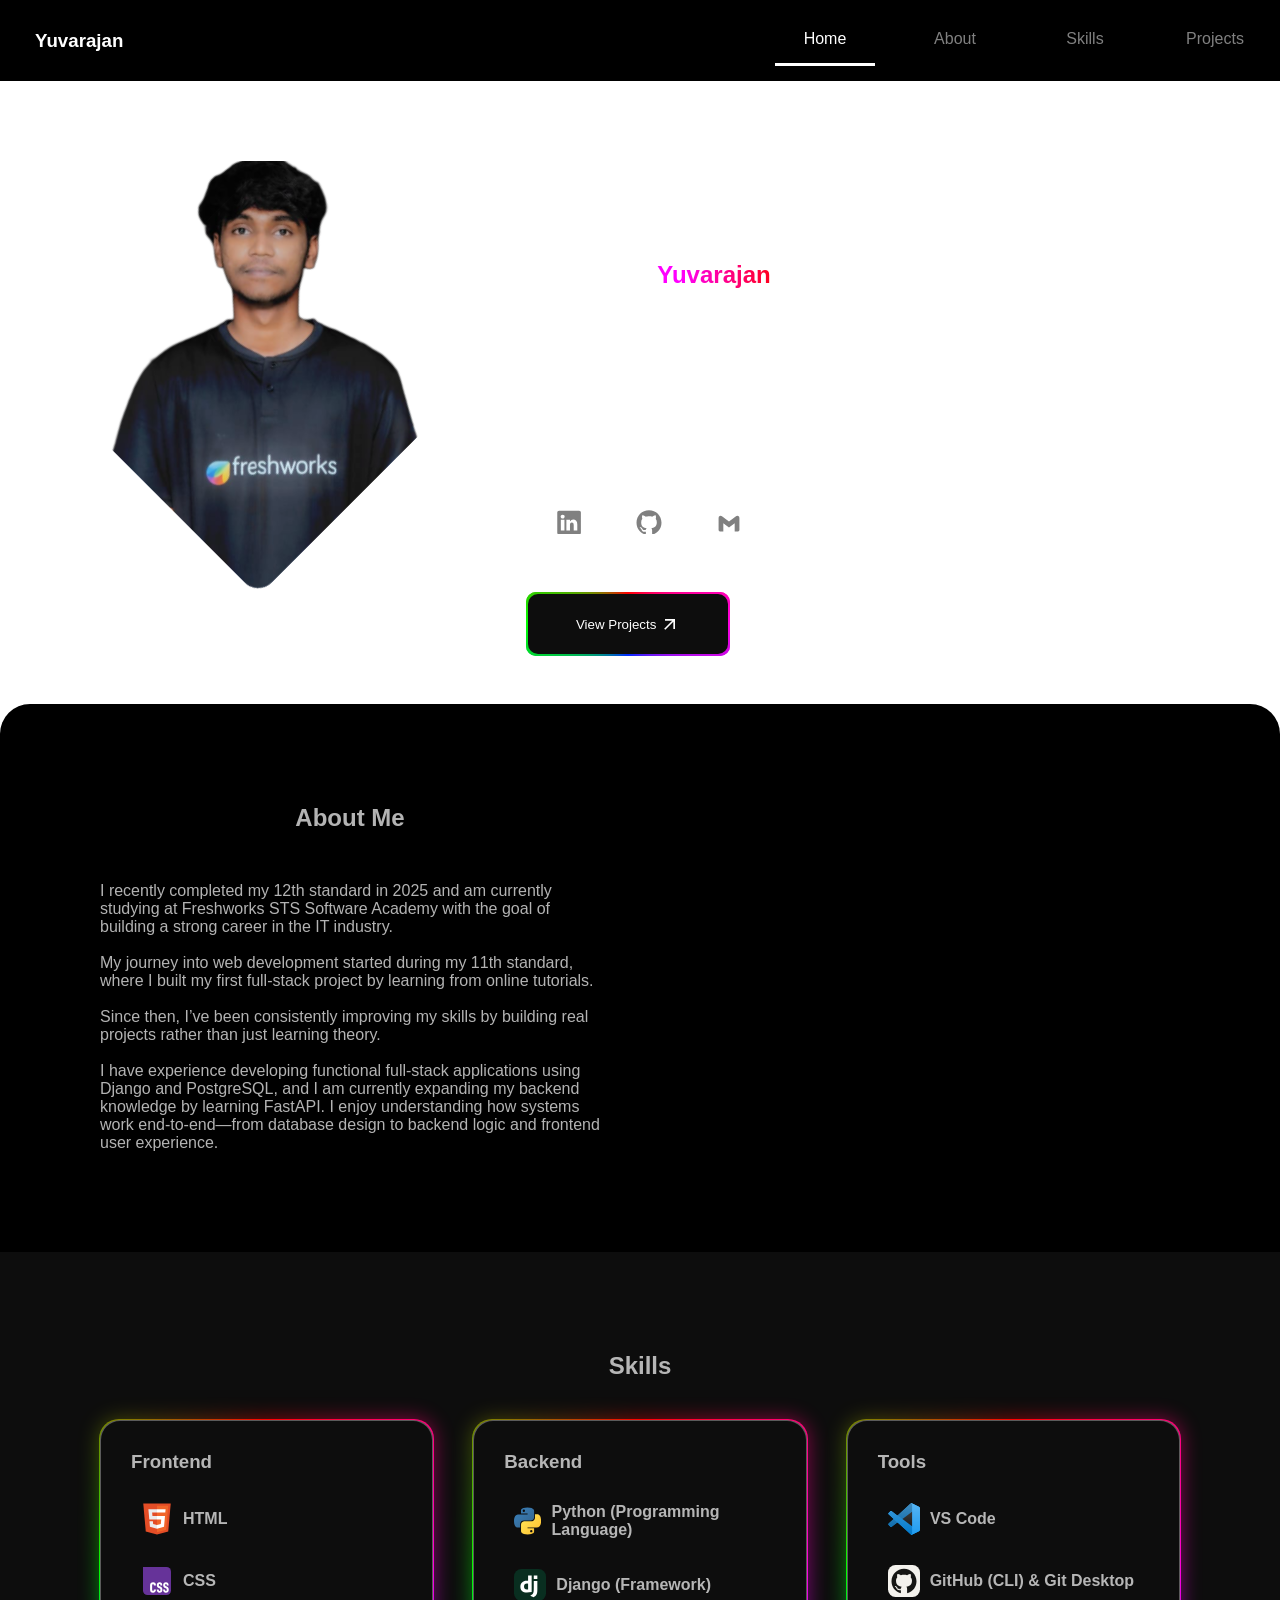
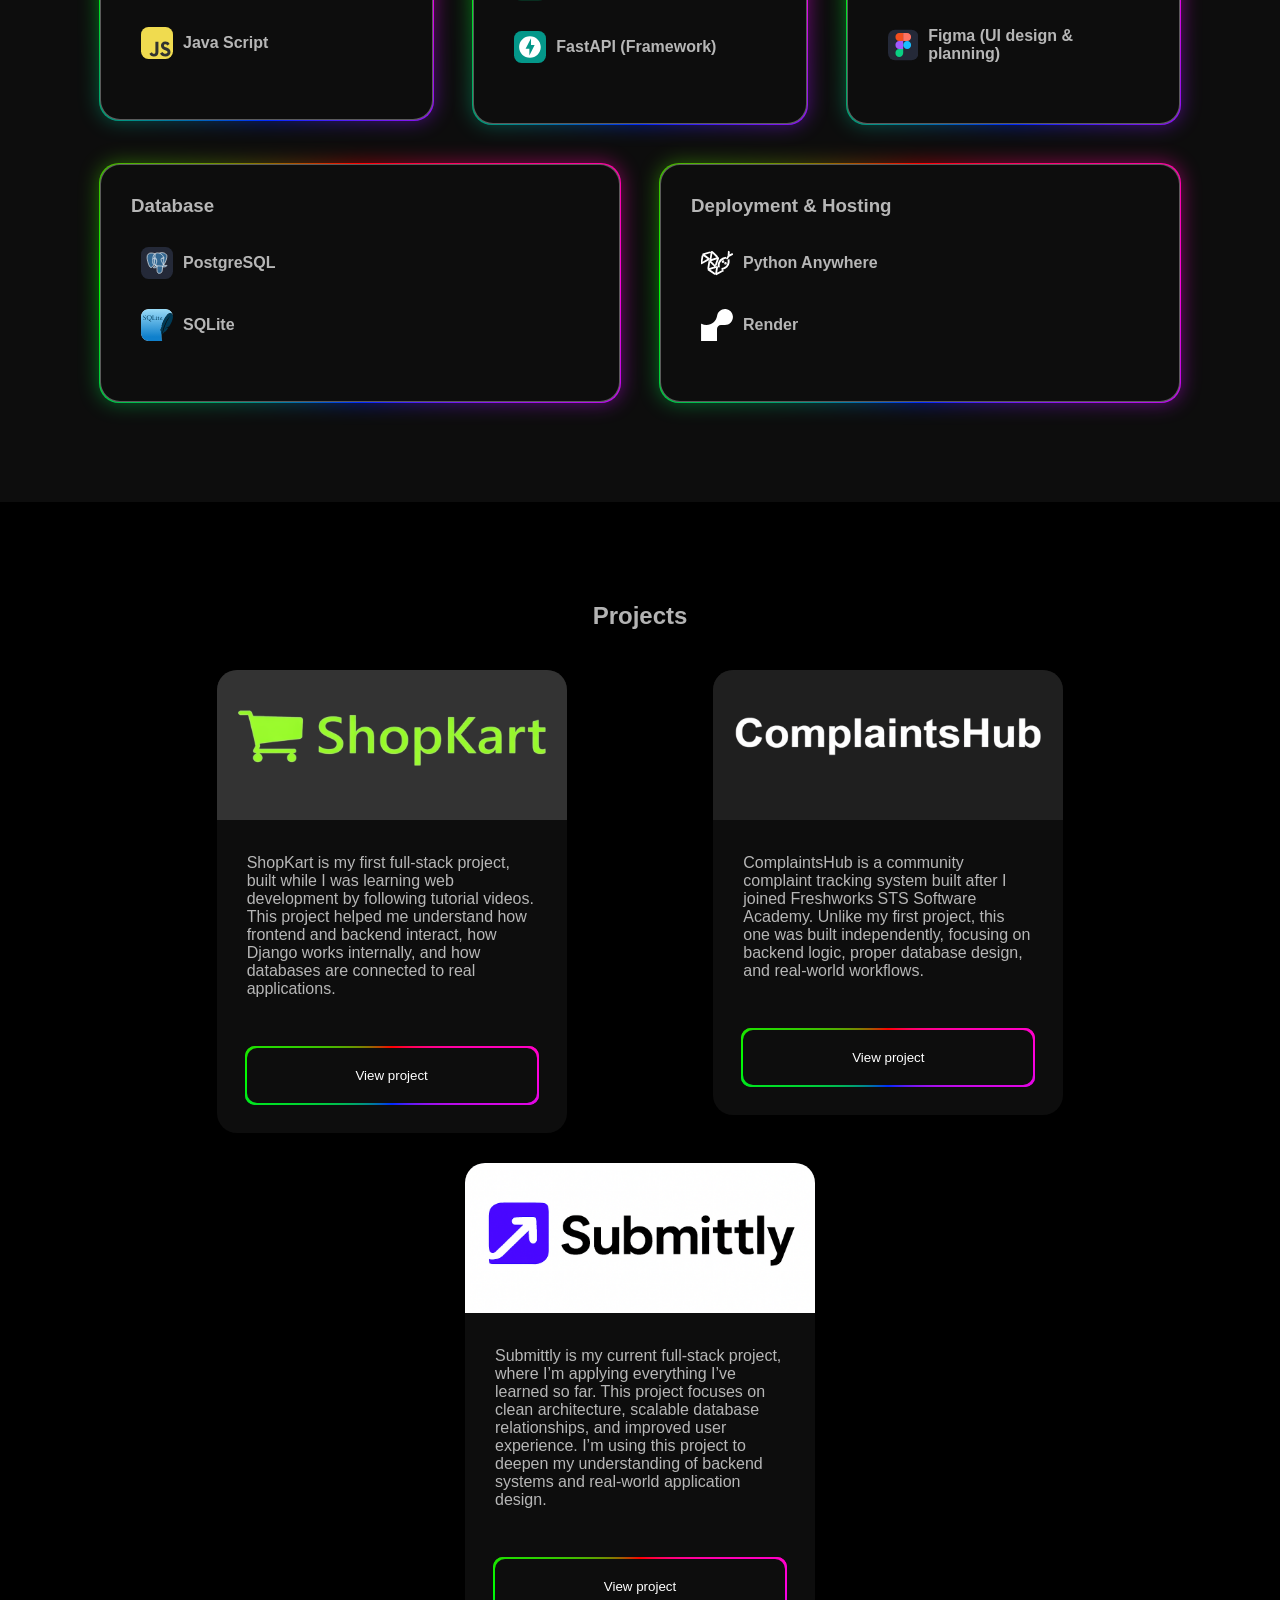
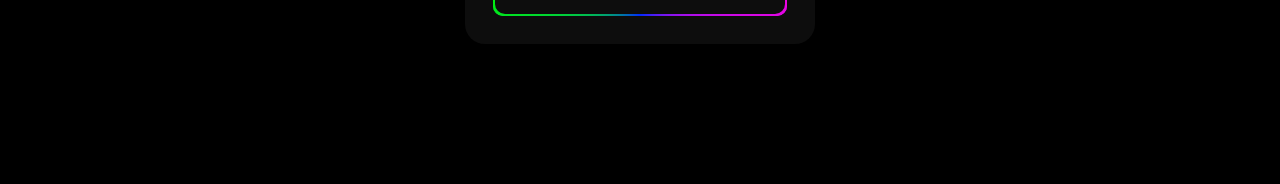
==== index.html @ 5989cf0e "Initial Commit" ====
<!DOCTYPE html>
<html lang="en">
<head>
    <meta charset="UTF-8">
    <meta name="viewport" content="width=device-width, initial-scale=1.0">
    <link rel="stylesheet" href="./style.css">
    <title>Profolio</title>
</head>
<body class="section" id="home">
    <nav class="navbar">
        <h3 class="nav-title">Yuvarajan</h2>
        <ul class="nav-links">
            <a href="#home"onclick="changeActive('.home')" class="nav-link home active-link">
                <li>Home</li>
            </a>
            <a href="#about" onclick="changeActive('.about')" class="nav-link about">
                <li>About</li>
            </a>
            <a href="#skills"onclick="changeActive('.skills')" class="nav-link skills">
                <li >Skills</li>
            </a>
            <a href="#projects"onclick="changeActive('.projects')" class="nav-link projects">
                <li>Projects</li>
            </a>
        </ul>
    </nav>
    <main class="main-layout">
        <!-- Hero Section -->
        <section class="hero-section section" >
            <div class="image-div">
                <div class="box">
                    <img class="image" src="./images/WhatsApp Image 2026-01-02 at 8.19.53 PM.png" alt="" >
                </div>
            </div>
            <div class="intro-div">
                <div class="intro-content gradient-border-rotation" style="--border-gradient: rgb(0, 255, 255);">
                    <h1 class="intro-title">Hi, I’m <span>Yuvarajan</span></h1>
                    <p>I’m a Asphiring full-stack developer and a student at Freshworks STS Software Academy. I enjoy building real-world web applications and modern frontend technologies, while continuously learning and improving my skills.</p>
                </div>
                <div class="social-media gradient-border-rotation" style="--border-gradient: rgb(255, 255, 0);">
                    <a href="https://www.linkedin.com/in/yuvarajan-s-9821bb395" target="_blank" class="linkedin" data-label="Linkedin" style="--bg-color: #0077B5;"><svg xmlns="http://www.w3.org/2000/svg" width="30" height="25" viewBox="0 -30 472 488"><!-- Icon from PrestaShop Icons by PrestaShop - https://creativecommons.org/licenses/by-nc/4.0/ --><path fill="currentColor" d="M434 5H41q-14 0-24 9.5T7 38v394q0 14 10 24t24 10h393q14 0 24-10t10-24V38q0-14-10-23.5T434 5M147 390H77V182h70zm-35-236q-18 0-28.5-10.5T73 118t11-25.5T112 82q18 0 28.5 10.5T151 118t-10.5 25.5T112 154m286 236h-70V279q0-47-35-47q-26 0-36 25q-2 5-2 17v116h-70q1-188 0-208h70v30q23-35 63-35q36 0 58 24t22 70zM255 213v-1z"/></svg></a>
                    <a href="https://github.com/Yuvarajan673" target="_blank" class="github" data-label="GitHub" style="--bg-color:rgb(136, 0, 255);"><svg xmlns="http://www.w3.org/2000/svg" width="30" height="25" viewBox="0 -3 64 64"><!-- Icon from Bytesize Icons by Dan Klammer - https://github.com/danklammer/bytesize-icons/blob/master/LICENSE.md --><path fill="currentColor" d="M32 0C14 0 0 14 0 32c0 21 19 30 22 30c2 0 2-1 2-2v-5c-7 2-10-2-11-5c0 0 0-1-2-3c-1-1-5-3-1-3c3 0 5 4 5 4c3 4 7 3 9 2c0-2 2-4 2-4c-8-1-14-4-14-15q0-6 3-9s-2-4 0-9c0 0 5 0 9 4c3-2 13-2 16 0c4-4 9-4 9-4c2 7 0 9 0 9q3 3 3 9c0 11-7 14-14 15c1 1 2 3 2 6v8c0 1 0 2 2 2c3 0 22-9 22-30C64 14 50 0 32 0"/></svg></a>
                    <a href="mailto:syuvarajan353@gmail.com" target="_blank" class="gmail" data-label="Gmail" style="--bg-color: #c71610;"><svg xmlns="http://www.w3.org/2000/svg" width="30" height="25" viewBox="0 -1.5 24 24"><!-- Icon from BoxIcons by Atisa - https://creativecommons.org/licenses/by/4.0/ --><path d="M18.73 5.41l-1.28 1L12 10.46L6.55 6.37l-1.28-1A2 2 0 0 0 2 7.05v11.59A1.36 1.36 0 0 0 3.36 20h3.19v-7.72L12 16.37l5.45-4.09V20h3.19A1.36 1.36 0 0 0 22 18.64V7.05a2 2 0 0 0-3.27-1.64z" fill="currentColor"/></svg></a>
                </div>
                <div class="action-btn-group">
                    <a href="#projects">
                        <button class="view-projects-btn action-btn">View Projects&nbsp;<svg xmlns="http://www.w3.org/2000/svg" width="20" height="20" viewBox="0 0 24 24"><!-- Icon from Google Material Icons by Material Design Authors - https://github.com/material-icons/material-icons/blob/master/LICENSE --><path fill="currentColor" d="M6 6v2h8.59L5 17.59L6.41 19L16 9.41V18h2V6z"/></svg></button>
                    </a>
                </div>
            </div>
        </section>
        <!-- About Section -->
        <section class="about-section section" id="about">
            <div class="about-div" style="--border-gradient: red;">
                <div class="about-content">
                    <h2 class="about-head">About Me</h2>
                    <p class="about-para">I recently completed my 12th standard in 2025 and am currently studying at Freshworks STS Software Academy with the goal of building a strong career in the IT industry. <br> <br>
                        My journey into web development started during my 11th standard, where I built my first full-stack project by learning from online tutorials. <br> <br> Since then, I’ve been consistently improving my skills by building real projects rather than just learning theory. <br> <br>
                        I have experience developing functional full-stack applications using Django and PostgreSQL, and I am currently expanding my backend knowledge by learning FastAPI. I enjoy understanding how systems work end-to-end—from database design to backend logic and frontend user experience.
                    </p>
                </div>
            </div>
        </section>
        <!-- Skills Section -->
        <section class="skills-section section" id="skills">
            <div class="skills-div">
                <h2>Skills</h2>
                <div class="skills-cards first-row">
                    <div class="frontend-card card">
                        <h3>Frontend</h3>
                        <div class="skill-list">
                            <div class="html">
                                <svg xmlns="http://www.w3.org/2000/svg" width="32" height="32" viewBox="0 0 128 128"><!-- Icon from Devicon by konpa - https://github.com/devicons/devicon/blob/master/LICENSE --><path fill="#e44d26" d="M19.037 113.876L9.032 1.661h109.936l-10.016 112.198l-45.019 12.48z"/><path fill="#f16529" d="m64 116.8l36.378-10.086l8.559-95.878H64z"/><path fill="#ebebeb" d="M64 52.455H45.788L44.53 38.361H64V24.599H29.489l.33 3.692l3.382 37.927H64zm0 35.743l-.061.017l-15.327-4.14l-.979-10.975H33.816l1.928 21.609l28.193 7.826l.063-.017z"/><path fill="#fff" d="M63.952 52.455v13.763h16.947l-1.597 17.849l-15.35 4.143v14.319l28.215-7.82l.207-2.325l3.234-36.233l.335-3.696h-3.708zm0-27.856v13.762h33.244l.276-3.092l.628-6.978l.329-3.692z"/></svg>
                                <h4>HTML</h4>
                            </div>
                            <div class="css">
                                <svg xmlns="http://www.w3.org/2000/svg" width="32" height="32" viewBox="0 0 32 32"><!-- Icon from VSCode Icons by Roberto Huertas - https://github.com/vscode-icons/vscode-icons/blob/master/LICENSE --><path fill="#639" d="M1.995 1.994h23.52a4.48 4.48 0 0 1 4.48 4.48v19.04a4.48 4.48 0 0 1-4.48 4.48H6.475a4.48 4.48 0 0 1-4.48-4.48Z"/><path fill="#fff" d="M9.079 24.87v-4.704c0-1.876 1.204-2.884 3.024-2.884c1.792-.028 2.912 1.148 2.856 3.136h-2.072c.056-.756-.28-1.316-.84-1.288c-.7 0-.896.476-.896 1.372v4.088c0 .868.28 1.288.896 1.316c.644 0 .896-.644.84-1.372h2.072c.112 2.044-1.176 3.248-2.996 3.22c-1.764 0-2.884-.98-2.884-2.884m6.636-.336h1.932c.028.896.308 1.456.924 1.456s.84-.364.84-1.204c0-.7-.308-1.092-1.064-1.456l-.728-.336c-1.288-.616-1.82-1.372-1.82-2.884c0-1.68 1.064-2.856 2.8-2.856s2.66 1.204 2.688 3.164h-1.876c0-.812-.168-1.372-.784-1.372c-.56 0-.84.28-.84.98s.252.98.924 1.26l.672.308c1.428.672 2.044 1.54 2.044 3.164c0 1.932-1.092 2.996-2.884 2.996s-2.8-1.232-2.828-3.22m6.328 0h1.96c0 .896.308 1.456.896 1.456s.84-.364.84-1.204c0-.7-.28-1.092-1.064-1.456l-.728-.336c-1.288-.616-1.792-1.372-1.792-2.884c0-1.68 1.036-2.856 2.8-2.856s2.632 1.204 2.688 3.164h-1.876c-.028-.812-.196-1.372-.812-1.372c-.56 0-.812.28-.812.98s.224.98.896 1.26l.7.308c1.4.672 2.016 1.54 2.016 3.164c0 1.932-1.092 2.996-2.884 2.996s-2.8-1.232-2.828-3.22"/></svg>
                                <h4>CSS</h4>
                            </div>
                            <div class="javascript">
                                <svg xmlns="http://www.w3.org/2000/svg" width="32" height="32" viewBox="0 0 256 256"><!-- Icon from Skill Icons by tandpfun - https://github.com/tandpfun/skill-icons/blob/main/LICENSE --><g fill="none"><rect width="256" height="256" fill="#F0DB4F" rx="60"/><path fill="#323330" d="m67.312 213.932l19.59-11.856c3.78 6.701 7.218 12.371 15.465 12.371c7.905 0 12.889-3.092 12.889-15.12v-81.798h24.058v82.138c0 24.917-14.606 36.259-35.916 36.259c-19.245 0-30.416-9.967-36.087-21.996m85.07-2.576l19.588-11.341c5.157 8.421 11.859 14.607 23.715 14.607c9.969 0 16.325-4.984 16.325-11.858c0-8.248-6.53-11.17-17.528-15.98l-6.013-2.579c-17.357-7.388-28.871-16.668-28.871-36.258c0-18.044 13.748-31.792 35.229-31.792c15.294 0 26.292 5.328 34.196 19.247l-18.731 12.029c-4.125-7.389-8.591-10.31-15.465-10.31c-7.046 0-11.514 4.468-11.514 10.31c0 7.217 4.468 10.139 14.778 14.608l6.014 2.577c20.449 8.765 31.963 17.699 31.963 37.804c0 21.654-17.012 33.51-39.867 33.51c-22.339 0-36.774-10.654-43.819-24.574"/></g></svg>
                                <h4>Java Script</h4>
                            </div>
                        </div>
                    </div>
                    <div class="backend-card card">
                        <h3>Backend</h3>
                        <div class="skill-list">
                            <div class="python">
                                <svg xmlns="http://www.w3.org/2000/svg" width="32.13" height="32" viewBox="0 0 256 255"><!-- Icon from SVG Logos by Gil Barbara - https://raw.githubusercontent.com/gilbarbara/logos/master/LICENSE.txt --><defs><linearGradient id="SVGsGm35cjP" x1="12.959%" x2="79.639%" y1="12.039%" y2="78.201%"><stop offset="0%" stop-color="#387EB8"/><stop offset="100%" stop-color="#366994"/></linearGradient><linearGradient id="SVGSvQaLchT" x1="19.128%" x2="90.742%" y1="20.579%" y2="88.429%"><stop offset="0%" stop-color="#FFE052"/><stop offset="100%" stop-color="#FFC331"/></linearGradient></defs><path fill="url(#SVGsGm35cjP)" d="M126.916.072c-64.832 0-60.784 28.115-60.784 28.115l.072 29.128h61.868v8.745H41.631S.145 61.355.145 126.77c0 65.417 36.21 63.097 36.21 63.097h21.61v-30.356s-1.165-36.21 35.632-36.21h61.362s34.475.557 34.475-33.319V33.97S194.67.072 126.916.072M92.802 19.66a11.12 11.12 0 0 1 11.13 11.13a11.12 11.12 0 0 1-11.13 11.13a11.12 11.12 0 0 1-11.13-11.13a11.12 11.12 0 0 1 11.13-11.13"/><path fill="url(#SVGSvQaLchT)" d="M128.757 254.126c64.832 0 60.784-28.115 60.784-28.115l-.072-29.127H127.6v-8.745h86.441s41.486 4.705 41.486-60.712c0-65.416-36.21-63.096-36.21-63.096h-21.61v30.355s1.165 36.21-35.632 36.21h-61.362s-34.475-.557-34.475 33.32v56.013s-5.235 33.897 62.518 33.897m34.114-19.586a11.12 11.12 0 0 1-11.13-11.13a11.12 11.12 0 0 1 11.13-11.131a11.12 11.12 0 0 1 11.13 11.13a11.12 11.12 0 0 1-11.13 11.13"/></svg>
                                <h4>Python (Programming Language)</h4>
                            </div>
                            <div class="django">
                                <svg xmlns="http://www.w3.org/2000/svg" width="32" height="32" viewBox="0 0 256 256"><!-- Icon from Skill Icons by tandpfun - https://github.com/tandpfun/skill-icons/blob/main/LICENSE --><g fill="none"><rect width="256" height="256" fill="#092E20" rx="60"/><path fill="#fff" d="M112.689 51h28.615v132.45c-14.679 2.787-25.456 3.902-37.161 3.902C69.209 187.351 51 171.559 51 141.271c0-29.173 19.325-48.124 49.24-48.124c4.645 0 8.175.37 12.449 1.485zm0 66.671c-3.344-1.113-6.131-1.485-9.661-1.485c-14.493 0-22.856 8.919-22.856 24.526c0 15.238 7.991 23.599 22.67 23.599c3.157 0 5.76-.186 9.847-.742z"/><path fill="#fff" d="M186.826 95.19v66.332c0 22.856-1.672 33.818-6.689 43.295c-4.646 9.106-10.778 14.865-23.413 21.183l-26.571-12.636c12.635-5.945 18.767-11.146 22.668-19.139c4.089-8.175 5.391-17.652 5.391-42.55V95.189zm-28.614-44.038h28.614V80.51h-28.614z"/></g></svg>
                                <h4>Django (Framework)</h4>
                            </div>
                            <div class="fastapi">
                                <svg xmlns="http://www.w3.org/2000/svg" width="32" height="32" viewBox="0 0 256 256"><!-- Icon from Skill Icons by tandpfun - https://github.com/tandpfun/skill-icons/blob/main/LICENSE --><g fill="none"><rect width="256" height="256" fill="#049789" rx="60"/><path fill="#fff" d="M127.5 41C79.743 41 41 79.743 41 127.5S79.743 214 127.5 214s86.5-38.743 86.5-86.5S175.257 41 127.5 41m-4.507 155.839v-54.258H92.831l43.336-84.42v54.258h29.036z"/></g></svg>
                                <h4>FastAPI (Framework)</h4>
                            </div>
                        </div>
                    </div>
                    <div class="tools-card card">
                        <h3>Tools</h3>
                        <div class="skill-list">
                            <div class="vscode">
                                <svg xmlns="http://www.w3.org/2000/svg" width="32.26" height="32" viewBox="0 0 256 254"><!-- Icon from SVG Logos by Gil Barbara - https://raw.githubusercontent.com/gilbarbara/logos/master/LICENSE.txt --><defs><linearGradient id="SVGBYn71eda" x1="50%" x2="50%" y1="0%" y2="100%"><stop offset="0%" stop-color="#FFF"/><stop offset="100%" stop-color="#FFF" stop-opacity="0"/></linearGradient><path id="SVG64cKeddW" d="M180.828 252.605a15.87 15.87 0 0 0 12.65-.486l52.501-25.262a15.94 15.94 0 0 0 9.025-14.364V41.197a15.94 15.94 0 0 0-9.025-14.363l-52.5-25.263a15.88 15.88 0 0 0-18.115 3.084L74.857 96.35l-43.78-33.232a10.614 10.614 0 0 0-13.56.603L3.476 76.494c-4.63 4.211-4.635 11.495-.012 15.713l37.967 34.638l-37.967 34.637c-4.623 4.219-4.618 11.502.012 15.714l14.041 12.772a10.614 10.614 0 0 0 13.56.604l43.78-33.233l100.507 91.695a15.85 15.85 0 0 0 5.464 3.571m10.464-183.649l-76.262 57.889l76.262 57.888z"/></defs><mask id="SVGOwLbge4h" fill="#fff"><use href="#SVG64cKeddW"/></mask><path fill="#0065A9" d="M246.135 26.873L193.593 1.575a15.885 15.885 0 0 0-18.123 3.08L3.466 161.482c-4.626 4.219-4.62 11.502.012 15.714l14.05 12.772a10.625 10.625 0 0 0 13.569.604L238.229 33.436c6.949-5.271 16.93-.315 16.93 8.407v-.61a15.94 15.94 0 0 0-9.024-14.36" mask="url(#SVGOwLbge4h)"/><path fill="#007ACC" d="m246.135 226.816l-52.542 25.298a15.89 15.89 0 0 1-18.123-3.08L3.466 92.207c-4.626-4.218-4.62-11.502.012-15.713l14.05-12.773a10.625 10.625 0 0 1 13.569-.603l207.132 157.135c6.949 5.271 16.93.315 16.93-8.408v.611a15.94 15.94 0 0 1-9.024 14.36" mask="url(#SVGOwLbge4h)"/><path fill="#1F9CF0" d="M193.428 252.134a15.89 15.89 0 0 1-18.125-3.083c5.881 5.88 15.938 1.715 15.938-6.603V11.273c0-8.318-10.057-12.483-15.938-6.602a15.89 15.89 0 0 1 18.125-3.084l52.533 25.263a15.94 15.94 0 0 1 9.03 14.363V212.51c0 6.125-3.51 11.709-9.03 14.363z" mask="url(#SVGOwLbge4h)"/><path fill="url(#SVGBYn71eda)" fill-opacity=".25" d="M180.828 252.605a15.87 15.87 0 0 0 12.65-.486l52.5-25.263a15.94 15.94 0 0 0 9.026-14.363V41.197a15.94 15.94 0 0 0-9.025-14.363L193.477 1.57a15.88 15.88 0 0 0-18.114 3.084L74.857 96.35l-43.78-33.232a10.614 10.614 0 0 0-13.56.603L3.476 76.494c-4.63 4.211-4.635 11.495-.012 15.713l37.967 34.638l-37.967 34.637c-4.623 4.219-4.618 11.502.012 15.714l14.041 12.772a10.614 10.614 0 0 0 13.56.604l43.78-33.233l100.506 91.695a15.9 15.9 0 0 0 5.465 3.571m10.464-183.65l-76.262 57.89l76.262 57.888z" mask="url(#SVGOwLbge4h)"/></svg>
                                <h4>VS Code</h4>
                            </div>
                            <div class="github">
                                <svg xmlns="http://www.w3.org/2000/svg" width="32" height="32" viewBox="0 0 256 256"><!-- Icon from Skill Icons by tandpfun - https://github.com/tandpfun/skill-icons/blob/main/LICENSE --><g fill="none"><rect width="256" height="256" fill="#F4F2ED" rx="60"/><path fill="#161614" d="M128.001 30C72.779 30 28 74.77 28 130.001c0 44.183 28.653 81.667 68.387 94.89c4.997.926 6.832-2.169 6.832-4.81c0-2.385-.093-10.262-.136-18.618c-27.82 6.049-33.69-11.799-33.69-11.799c-4.55-11.559-11.104-14.632-11.104-14.632c-9.073-6.207.684-6.079.684-6.079c10.042.705 15.33 10.305 15.33 10.305c8.919 15.288 23.394 10.868 29.1 8.313c.898-6.464 3.489-10.875 6.349-13.372c-22.211-2.529-45.56-11.104-45.56-49.421c0-10.918 3.906-19.839 10.303-26.842c-1.039-2.519-4.462-12.69.968-26.464c0 0 8.398-2.687 27.508 10.25c7.977-2.215 16.531-3.326 25.03-3.364c8.498.038 17.06 1.149 25.051 3.365c19.087-12.939 27.473-10.25 27.473-10.25c5.443 13.773 2.019 23.945.98 26.463c6.412 7.003 10.292 15.924 10.292 26.842c0 38.409-23.394 46.866-45.662 49.341c3.587 3.104 6.783 9.189 6.783 18.519c0 13.38-.116 24.149-.116 27.443c0 2.661 1.8 5.779 6.869 4.797C199.383 211.64 228 174.169 228 130.001C228 74.771 183.227 30 128.001 30M65.454 172.453c-.22.497-1.002.646-1.714.305c-.726-.326-1.133-1.004-.898-1.502c.215-.512.999-.654 1.722-.311c.727.326 1.141 1.01.89 1.508m4.919 4.389c-.477.443-1.41.237-2.042-.462c-.654-.697-.777-1.629-.293-2.078c.491-.442 1.396-.235 2.051.462c.654.706.782 1.631.284 2.078m3.374 5.616c-.613.426-1.615.027-2.234-.863c-.613-.889-.613-1.955.013-2.383c.621-.427 1.608-.043 2.236.84c.611.904.611 1.971-.015 2.406m5.707 6.504c-.548.604-1.715.442-2.57-.383c-.874-.806-1.118-1.95-.568-2.555c.555-.606 1.729-.435 2.59.383c.868.804 1.133 1.957.548 2.555m7.376 2.195c-.242.784-1.366 1.14-2.499.807c-1.13-.343-1.871-1.26-1.642-2.052c.235-.788 1.364-1.159 2.505-.803c1.13.341 1.871 1.252 1.636 2.048m8.394.932c.028.824-.932 1.508-2.121 1.523c-1.196.027-2.163-.641-2.176-1.452c0-.833.939-1.51 2.134-1.53c1.19-.023 2.163.639 2.163 1.459m8.246-.316c.143.804-.683 1.631-1.864 1.851c-1.161.212-2.236-.285-2.383-1.083c-.144-.825.697-1.651 1.856-1.865c1.183-.205 2.241.279 2.391 1.097"/></g></svg>
                                <h4>GitHub (CLI) & Git Desktop</h4>
                            </div>
                            <div class="figma">
                                <svg xmlns="http://www.w3.org/2000/svg" width="32" height="32" viewBox="0 0 256 256"><!-- Icon from Skill Icons by tandpfun - https://github.com/tandpfun/skill-icons/blob/main/LICENSE --><g fill="none"><rect width="256" height="256" fill="#242938" rx="60"/><g clip-path="url(#SVG9U8Xmbth)"><path fill="#0ACF83" d="M94.347 228c18.4 0 33.333-14.933 33.333-33.333v-33.334H94.347c-18.4 0-33.334 14.934-33.334 33.334S75.947 228 94.347 228"/><path fill="#A259FF" d="M61.013 128c0-18.4 14.934-33.333 33.334-33.333h33.333v66.666H94.347c-18.4 0-33.334-14.933-33.334-33.333"/><path fill="#F24E1E" d="M61.013 61.333C61.013 42.933 75.947 28 94.347 28h33.333v66.667H94.347c-18.4 0-33.334-14.934-33.334-33.334"/><path fill="#FF7262" d="M127.68 28h33.333c18.4 0 33.334 14.933 33.334 33.333s-14.934 33.334-33.334 33.334H127.68z"/><path fill="#1ABCFE" d="M194.347 128c0 18.4-14.934 33.333-33.334 33.333S127.68 146.4 127.68 128s14.933-33.333 33.333-33.333S194.347 109.6 194.347 128"/></g><defs><clipPath id="SVG9U8Xmbth"><path fill="#fff" d="M61 28h133.36v200H61z"/></clipPath></defs></g></svg>
                                <h4>Figma (UI design & planning)</h4>
                            </div>
                        </div>
                    </div>
                </div>
                <div class="skills-cards second-row">
                    <div class="database-card card">
                        <h3>Database</h3>
                        <div class="skill-list">
                            <div class="postgresql">
                                <svg xmlns="http://www.w3.org/2000/svg" width="32" height="32" viewBox="0 0 256 256"><!-- Icon from Skill Icons by tandpfun - https://github.com/tandpfun/skill-icons/blob/main/LICENSE --><g fill="none"><rect width="256" height="256" fill="#242938" rx="60"/><path fill="#336791" d="M203.48 148.688c-20.32 4.19-21.796-2.693-21.796-2.693c21.466-31.852 30.445-72.282 22.696-82.175c-21.121-27-57.691-14.224-58.303-13.893l-.197.035a72.5 72.5 0 0 0-13.563-1.414c-9.197-.14-16.172 2.412-21.473 6.427c0 0-65.236-26.873-62.199 33.8c.647 12.909 18.493 97.734 39.797 72.07c7.847-9.436 15.37-17.361 15.37-17.361c3.727 2.482 8.206 3.748 12.896 3.291l.365-.309a14.2 14.2 0 0 0 .148 3.642c-5.484 6.131-3.867 7.207-14.836 9.464c-11.095 2.285-4.57 6.356-.323 7.425c5.161 1.294 17.1 3.122 25.172-8.17l-.324 1.286c2.152 1.723 3.656 11.201 3.403 19.793c-.253 8.593-.422 14.485 1.266 19.097s3.375 14.977 17.789 11.953c12.045-2.58 18.281-9.281 19.16-20.432c.619-7.932 2.011-6.765 2.11-13.852l1.125-3.361c1.286-10.758.21-14.224 7.628-12.607l1.807.162c5.464.246 12.615-.879 16.805-2.827c9.035-4.19 14.393-11.194 5.484-9.351z"/><path stroke="#fff" stroke-linecap="round" stroke-linejoin="round" stroke-width="5.034" d="M146.07 48.596c-2.25.703 36.31-14.097 58.233 13.908c7.735 9.893-1.23 50.323-22.697 82.174m-53.508 9.106c-.562 20.011.141 40.162 2.096 45c1.954 4.837 6.152 14.414 20.573 11.334c12.045-2.58 16.432-7.58 18.331-18.612l4.45-35.275zM110.816 53.469S45.537 26.779 48.575 87.45c.647 12.909 18.492 97.734 39.797 72.07c7.776-9.373 14.808-16.706 14.808-16.706z"/><path stroke="#fff" stroke-linecap="round" stroke-linejoin="bevel" stroke-width="5.034" d="M181.613 144.664s1.407 6.891 21.797 2.686c8.909-1.842 3.544 5.161-5.484 9.352c-7.411 3.445-24.033 4.324-24.307-.422c-.703-12.27 8.747-8.543 8.065-11.616c-.619-2.77-4.852-5.484-7.636-12.262c-2.44-5.907-33.469-51.258 8.606-44.53c1.547-.316-10.969-40.077-50.344-40.654s-38.13 48.41-38.13 48.41"/><path stroke="#fff" stroke-linejoin="round" stroke-width="5.034" d="M117.08 148.869c-5.484 6.131-3.867 7.207-14.835 9.464c-11.096 2.285-4.57 6.356-.324 7.425c5.161 1.294 17.1 3.122 25.172-8.178c2.461-3.445-.014-8.929-3.389-10.321c-1.631-.675-3.811-1.519-6.609 1.617z"/><path stroke="#fff" stroke-linecap="round" stroke-linejoin="round" stroke-width="5.034" d="M116.722 148.763c-.563-3.607 1.181-7.889 3.044-12.909c2.799-7.523 9.254-15.047 4.093-38.932c-3.846-17.79-29.672-3.706-29.672-1.294s1.167 12.235-.422 23.66c-2.088 14.921 9.492 27.535 22.823 26.248"/><path fill="#fff" stroke="#fff" stroke-width="1.68" d="M110.577 95.27c-.12.822 1.511 3.023 3.628 3.318c2.116.296 3.923-1.42 4.043-2.25c.119-.83-1.512-1.73-3.628-2.025s-3.938.14-4.043.956Z"/><path fill="#fff" stroke="#fff" stroke-width=".837" d="M175.011 93.59c.112.822-1.512 3.022-3.628 3.318c-2.117.295-3.938-1.42-4.043-2.25c-.106-.83 1.512-1.73 3.628-2.025s3.937.14 4.043.956Z"/><path stroke="#fff" stroke-linecap="round" stroke-linejoin="round" stroke-width="5.034" d="M182.577 87.887c.351 6.469-1.393 10.863-1.618 17.747c-.323 9.998 4.768 21.445-2.904 32.906"/></g></svg>
                                <h4>PostgreSQL</h4>
                            </div>
                            <div class="sqlite">
                                <svg xmlns="http://www.w3.org/2000/svg" width="32" height="32" viewBox="0 0 256 256"><!-- Icon from Skill Icons by tandpfun - https://github.com/tandpfun/skill-icons/blob/main/LICENSE --><g fill="none"><g clip-path="url(#SVG5uOHZbSz)"><path fill="#D9D9D9" d="M60 0C26.863 0 0 26.863 0 60v136c0 33.137 26.863 60 60 60h108.46c-1.779-5.243-3.172-13.546-3.956-23.023c-.675-8.152-.899-17.171-.525-25.87c-.101-1.286-.162-2.122-.162-2.122s-1.874-12.61-4.571-22.969c-1.194-4.598-2.553-8.756-3.98-11.166c-.735-1.243.08-6.351 2.131-13.916c1.2 2.071 6.263 10.932 7.28 13.788c1.145 3.228 1.385 4.153 1.385 4.153s-2.777-14.272-7.333-22.6a303 303 0 0 1 3.542-11.066c1.578 2.767 5.165 9.121 6.461 12.132c.12.279.228.541.307.757c.184.522.339.965.478 1.371c.731 2.118.909 2.792.909 2.792s-.271-1.386-.775-3.524c-.213-.903-.478-1.965-.773-3.096c-1.148-4.409-2.892-10.181-5.125-14.704c5.732-29.794 24.181-68.807 44.057-89.868c1.713-1.814 3.434-3.511 5.158-5.041c11.619-10.3 23.392-13.78 33.115-5.118c7.034 6.267 9.912 14.925 9.917 24.89V60c0-33.137-26.863-60-60-60z"/><path fill="url(#SVGoivOZcTq)" d="M60 0C26.863 0 0 26.863 0 60v136c0 33.137 26.863 60 60 60h108.46c-1.779-5.243-3.172-13.546-3.956-23.023c-.675-8.152-.899-17.171-.525-25.87c-.101-1.286-.162-2.122-.162-2.122s-1.874-12.61-4.571-22.969c-1.194-4.598-2.553-8.756-3.98-11.166c-.735-1.243.08-6.351 2.131-13.916c1.2 2.071 6.263 10.932 7.28 13.788c1.145 3.228 1.385 4.153 1.385 4.153s-2.777-14.272-7.333-22.6a303 303 0 0 1 3.542-11.066c1.578 2.767 5.165 9.121 6.461 12.132c.12.279.228.541.307.757c.184.522.339.965.478 1.371c.731 2.118.909 2.792.909 2.792s-.271-1.386-.775-3.524c-.213-.903-.478-1.965-.773-3.096c-1.148-4.409-2.892-10.181-5.125-14.704c5.732-29.794 24.181-68.807 44.057-89.868c1.713-1.814 3.434-3.511 5.158-5.041c11.619-10.3 23.392-13.78 33.115-5.118c7.034 6.267 9.912 14.925 9.917 24.89V60c0-33.137-26.863-60-60-60z"/><path fill="#003B57" d="M246.083 36.91c-9.723-8.662-21.496-5.183-33.115 5.118c-1.724 1.53-3.445 3.227-5.158 5.04c-19.876 21.063-38.325 60.075-44.057 89.869c2.233 4.523 3.977 10.295 5.125 14.704c.295 1.131.56 2.193.773 3.096c.504 2.138.775 3.524.775 3.524s-.178-.674-.909-2.792c-.139-.406-.294-.849-.478-1.371a16 16 0 0 0-.307-.757c-1.296-3.011-4.883-9.365-6.461-12.132a303 303 0 0 0-3.542 11.066c4.556 8.328 7.333 22.6 7.333 22.6s-.24-.925-1.385-4.153c-1.017-2.856-6.08-11.717-7.28-13.788c-2.051 7.565-2.866 12.673-2.131 13.916c1.427 2.41 2.786 6.568 3.98 11.166c2.697 10.359 4.571 22.969 4.571 22.969s.061.836.162 2.122c-.374 8.699-.15 17.718.525 25.87c.893 10.791 2.575 20.062 4.719 25.023l1.455-.793c-3.148-9.774-4.427-22.584-3.867-37.358c.847-22.581 6.05-49.813 15.662-78.196c16.24-42.847 38.772-77.224 59.394-93.642c-18.796 16.956-44.235 71.839-51.85 92.163c-8.526 22.759-14.569 44.117-18.21 64.579c6.283-19.183 26.598-27.429 26.598-27.429s9.964-12.274 21.608-29.81c-6.975 1.589-18.428 4.309-22.265 5.919c-5.658 2.371-7.183 3.18-7.183 3.18s18.33-11.15 34.056-16.198c21.628-34.025 45.19-82.362 21.462-103.505M28.52 49c-3.063 0-5.554.895-7.463 2.683c-1.91 1.79-2.878 4.137-2.878 7.012c0 1.49.24 2.848.714 4.093c.474 1.247 1.212 2.403 2.203 3.447c.992 1.045 2.977 2.465 5.936 4.27c3.63 2.186 6.005 3.96 7.145 5.346c1.141 1.385 1.707 2.836 1.707 4.348c0 2.026-.675 3.642-2.064 4.858c-1.391 1.215-3.251 1.82-5.558 1.82c-2.433 0-4.552-.845-6.372-2.526c-1.82-1.682-2.738-3.908-2.759-6.698H18V87.78h1.131c.346-.959.824-1.45 1.45-1.45c.3 0 1.005.205 2.104.588c2.671.938 4.865 1.39 6.59 1.39c2.971 0 5.508-1.026 7.622-3.114c2.11-2.086 3.176-4.602 3.176-7.54c0-2.278-.704-4.305-2.084-6.071c-1.381-1.769-4.066-3.826-8.08-6.19c-3.452-2.046-5.694-3.713-6.728-5.013c-1.036-1.298-1.568-2.733-1.568-4.309c0-1.704.634-3.072 1.885-4.093c1.252-1.022 2.891-1.528 4.943-1.528c2.309 0 4.233.676 5.756 2.037c1.521 1.363 2.401 3.252 2.66 5.68h1.132v-8.774h-1.053q-.192.67-.357.861c-.106.128-.311.196-.615.196c-.366 0-1.019-.152-1.945-.45c-1.985-.66-3.815-.999-5.499-.999m36.98 0c-3.733 0-7.121.868-10.183 2.605c-3.066 1.734-5.493 4.14-7.285 7.207c-1.79 3.066-2.68 6.323-2.68 9.793c0 4.662 1.547 8.816 4.665 12.456c3.12 3.638 6.858 5.905 11.195 6.777c.992.51 2.41 1.826 4.268 3.956c2.093 2.404 3.864 4.138 5.32 5.17a16 16 0 0 0 4.684 2.292c1.661.499 3.457.744 5.4.744c2.351 0 4.457-.403 6.311-1.234l-.416-1.018a10.2 10.2 0 0 1-3.434.568c-1.642 0-3.3-.534-4.963-1.606c-1.66-1.075-3.736-3.125-6.213-6.15c-1.164-1.45-1.967-2.364-2.421-2.722c4.745-.915 8.648-3.184 11.691-6.816c3.043-3.63 4.565-7.774 4.565-12.417c0-5.514-1.988-10.147-5.935-13.925C76.12 50.9 71.262 49 65.5 49m23.085 0l.06 1.195c2.484 0 3.876.722 4.188 2.174c.115.52.169 1.478.178 2.86l-.02 26.42q-.03 2.96-.853 3.78c-.549.543-1.476.882-2.819 1.018l-.06 1.195h24.773l.635-5.993h-1.131c-.323 1.632-1.064 2.802-2.243 3.466c-1.183.67-3.273 1-6.293 1h-2.342c-2.717 0-4.289-.97-4.704-2.92a6 6 0 0 1-.12-1.253l.1-26.714c0-1.97.252-3.29.774-3.937c.528-.643 1.48-1.004 2.858-1.096L101.507 49zm-22.688 1.45c4.21 0 7.647 1.635 10.302 4.935s3.97 7.824 3.97 13.553q.001 8.14-4.01 13.044c-2.675 3.268-6.235 4.896-10.66 4.896c-4.25 0-7.696-1.679-10.34-5.053c-2.643-3.374-3.95-7.755-3.95-13.142c0-5.535 1.323-9.967 3.989-13.279c2.665-3.308 6.233-4.955 10.699-4.955m56.968 5.679c-.604 0-1.065.201-1.409.607c-.353.404-.461.894-.338 1.489c.119.576.449 1.082.973 1.508c.521.425 1.083.646 1.687.646c.584 0 1.03-.221 1.35-.646q.478-.64.298-1.508c-.124-.595-.442-1.085-.933-1.489c-.497-.406-1.044-.607-1.628-.607m16.336 4.054c-1.027 3.897-3.252 6.006-6.669 6.346l.039 1.116h3.99l-.079 13.2c.006 2.258.076 3.76.238 4.525c.393 1.83 1.605 2.761 3.632 2.761q4.402 0 9.23-5.288l-.972-.822c-2.324 2.32-4.379 3.486-6.173 3.486c-1.103 0-1.787-.626-2.045-1.86a4.7 4.7 0 0 1-.099-1.058l.04-14.944h6.093l-.059-1.782h-6.015v-5.68zm23.561 4.975c-3.408 0-6.181 1.632-8.336 4.877c-2.145 3.25-2.809 6.85-1.965 10.81c.496 2.32 1.484 4.12 2.997 5.387c1.51 1.267 3.426 1.9 5.716 1.9c2.133 0 5.103-.534 6.352-1.607c1.253-1.072 2.408-2.81 3.474-5.19l-.854-.881c-1.7 3.087-5.133 4.642-7.721 4.642c-3.559 0-5.738-1.927-6.55-5.758a14 14 0 0 1-.239-1.567c4.234-.662 7.442-1.833 9.608-3.526c2.163-1.693 4.336-3.489 3.93-5.386c-.242-1.127-.835-2.013-1.747-2.683c-.924-.67-3.324-1.018-4.665-1.018m-37.257.137l-7.344 1.665v1.292l2.54-.313c1.231 0 1.955.55 2.184 1.645c.077.367.125.881.139 1.528l-.08 11.849c-.02 1.64-.205 2.593-.575 2.879q-.561.43-2.958.43l-.04 1.117h11.652l-.02-1.116c-1.619 0-2.668-.126-3.136-.372c-.46-.245-.776-.69-.913-1.371c-.106-.492-.152-1.338-.159-2.507l.04-16.726zm35.392 2.194c.709 0 1.394.27 2.084.802c.68.531 1.095 1.122 1.23 1.763c.665 3.15-2.166 5.328-8.535 6.542c-.182-2.297.222-4.383 1.251-6.268c1.021-1.883 2.351-2.84 3.97-2.84"/></g><defs><linearGradient id="SVGoivOZcTq" x1="147.614" x2="147.614" y1="5.239" y2="241.763" gradientUnits="userSpaceOnUse"><stop stop-color="#97D9F6"/><stop offset=".92" stop-color="#0F80CC"/><stop offset="1" stop-color="#0F80CC"/></linearGradient><clipPath id="SVG5uOHZbSz"><rect width="256" height="256" fill="#fff" rx="60"/></clipPath></defs></g></svg>
                                <h4>SQLite</h4>
                            </div>
                        </div>
                    </div>
                    <div class="database-card card">
                        <h3>Deployment & Hosting</h3>
                        <div class="skill-list">
                            <div class="postgresql">
                                <svg xmlns="http://www.w3.org/2000/svg" width="32" height="32" viewBox="0 0 24 24"><!-- Icon from Simple Icons by Simple Icons Collaborators - https://github.com/simple-icons/simple-icons/blob/develop/LICENSE.md --><path stroke="white" stroke-width=".8" d="M11.435 20.69c-.09-.11-.219-.182-.328-.255c-.092-.055-.128-.11-.11-.238c.183-1.077.347-2.154.511-3.25c.11-.73.22-1.46.347-2.227c.165.11.329.22.475.329c.036.036.018.091.018.128c-.036.255-.073.53-.128.785l-.273 1.77l-.274 1.753c-.019.146-.037.31-.073.457c.073.018.11-.037.164-.055c1.387-.73 2.775-1.442 4.163-2.173l.11-.054c.036-.019.072-.037.109 0c.146.09.292.2.456.31c-.073.036-.11.073-.164.091c-1.607.84-3.195 1.68-4.802 2.52c-.055.018-.11.036-.128.091zm-4.874-9.858c-.037.292-.091.547-.128.803c-.128.84-.274 1.661-.402 2.501c-.073.493-.164.986-.237 1.479c-.018.091-.055.128-.128.146c-.146.036-.31.091-.456.146c-.018-.037 0-.073 0-.11c.146-.912.292-1.807.438-2.72c.146-.876.274-1.77.42-2.647c.018-.073.036-.128.128-.146c.127-.037.237-.073.365-.11c.073-.036.128-.018.2.037l.932.93c.986.987 1.99 1.973 2.976 2.94c.018.019.036.055.073.073c-.183.073-.366.11-.53.183c-.055.018-.091-.037-.11-.055c-.237-.237-.474-.475-.73-.712a376 376 0 0 1-2.702-2.684c-.036 0-.054-.018-.11-.054m4.748 2.83a8 8 0 0 1-.402-.384c-.037-.037-.018-.091 0-.128c.11-.328.219-.657.347-.986l1.205-3.45a.3.3 0 0 0 .036-.128c-.073-.018-.128.018-.182.036c-1.497.475-2.976.932-4.473 1.406c-.238.073-.165.092-.329-.073l-.274-.274c.037-.054.11-.054.165-.073c1.734-.547 3.468-1.095 5.185-1.643c.127-.036.2-.018.292.073c.054.073.146.146.219.22c.073.054.073.127.054.2c-.2.548-.383 1.096-.584 1.643c-.401 1.15-.803 2.3-1.205 3.433a.3.3 0 0 1-.054.127m-.31 1.15a5 5 0 0 0-.074.53c0 .073-.055.073-.11.091c-.401.128-.784.256-1.168.365c-1.132.366-2.282.712-3.414 1.078c-.036.018-.091.036-.146.054a.3.3 0 0 0 .146.11c1.278.876 2.556 1.77 3.834 2.647c.11.073.183.146.128.292c-.037.128-.037.256-.073.384c-.055 0-.091-.037-.128-.055C8.496 19.284 7 18.244 5.502 17.22c-.091-.073-.128-.127-.11-.255c.019-.11.055-.201.055-.31c0-.092.055-.128.128-.147c1.77-.566 3.56-1.113 5.33-1.68c.02 0 .056 0 .092-.017M6.944 3.62c-.018.183-.055.365-.073.53c0 .073-.073.073-.128.073c-.328.11-.675.2-1.004.31c-1.205.365-2.391.73-3.596 1.095c-.037.019-.092.019-.128.073c.055.037.091.073.146.11c1.278.895 2.538 1.807 3.816 2.702c.09.073.127.128.11.256a3 3 0 0 0-.074.42c-.055-.019-.091-.055-.146-.074L1.431 5.994c-.11-.074-.146-.147-.11-.256c.018-.11.037-.2.055-.31c0-.073.036-.11.128-.147l1.26-.383c1.35-.402 2.683-.821 4.034-1.223c.037-.037.091-.037.146-.055m5.477 3.725c-.146.054-.292.09-.438.146c-.091.036-.164.018-.237-.055c-.493-.511-1.004-1.004-1.516-1.516a184 184 0 0 0-1.825-1.807c-.037-.036-.055-.091-.128-.11a6 6 0 0 0-.091.566c-.146.859-.274 1.717-.42 2.556c-.092.548-.183 1.078-.256 1.625c-.018.092-.036.128-.128.146c-.146.037-.31.092-.456.146c-.018-.11.018-.2.036-.273l.548-3.396c.091-.603.201-1.205.292-1.808c.019-.073.037-.11.11-.127c.128-.037.237-.073.365-.11c.091-.037.146-.018.219.055l1.46 1.46c.786.785 1.589 1.57 2.374 2.355c.018.037.073.073.091.147m.672 7.755a3.7 3.7 0 0 1-.13-.76c-.115-.959-.014-1.885.36-2.774c.572-1.388 1.56-2.417 2.904-3.073a8 8 0 0 1 2.116-.676c.05.059.027.13.023.185l.032.332c.013.074-.026.108-.1.12c-.484.113-.97.262-1.423.469c-1.228.536-2.164 1.367-2.76 2.57a4.95 4.95 0 0 0-.526 2.544c.02.24.04.478.078.719c.013.074.009.129-.085.159a4 4 0 0 0-.489.185m2.53 1.77c.013-.183.006-.348.02-.53c.004-.073.025-.108.117-.12c.481-.076.947-.19 1.382-.397c1.606-.712 2.66-1.92 3.09-3.628c.177-.683.207-1.376.146-2.076c.002-.036-.012-.092-.01-.129c.006-.072-.06-.169-.002-.22c.04-.052.131-.045.205-.058c.13-.028.242-.057.373-.102c.057.242.075.5.077.737a7.3 7.3 0 0 1-.054 1.552a5.65 5.65 0 0 1-1.478 3.081c-.87.928-1.953 1.492-3.179 1.754a2.8 2.8 0 0 1-.687.135m5.343-10.442c.054.004.075-.032.113-.047a54 54 0 0 1 2.265-1.251c.039-.034.095-.048.147-.008c.157.102.333.206.509.31a.6.6 0 0 1-.134.082c-.95.501-1.917.983-2.867 1.483a1 1 0 0 0-.195.17c-.349.543-.718 1.103-1.067 1.646c-.062.105-.062.105-.167.043c-.106-.063-.193-.124-.299-.186s-.105-.062-.044-.15l.677-1.05c.143-.21.268-.42.41-.63a.37.37 0 0 0 .07-.197a182 182 0 0 1 .211-3.297c.142.064.263.164.405.23c.16.083.19.177.176.36a76 76 0 0 0-.16 2.038c-.01.145-.039.29-.05.454m-3.882 4.468c-.018.255-.316.6-.575.637a.46.46 0 0 1-.465-.16a.43.43 0 0 1-.077-.463a.87.87 0 0 1 .436-.482a.45.45 0 0 1 .474.033c.156.12.238.255.207.435m1.856 1.21c-.018.255-.317.6-.577.655c-.186.042-.328-.023-.464-.16a.4.4 0 0 1-.08-.445c.09-.232.23-.405.457-.5c.322-.16.688.104.664.45M.883 6.432c.164.091.292.2.456.31c.055.037.037.091.019.146l-.165 1.04c-.2 1.242-.401 2.465-.602 3.707c0 .036-.037.091 0 .146c.055-.037.11-.055.164-.091l4.108-2.246c.11-.055.182-.055.274.018c.11.092.219.165.347.256c-.037.055-.092.073-.128.091c-1.589.877-3.177 1.735-4.747 2.61c-.11.056-.183.074-.274-.017c-.073-.073-.164-.128-.255-.183c-.073-.036-.092-.091-.073-.164c.073-.438.146-.858.2-1.296c.22-1.388.457-2.776.676-4.163a.25.25 0 0 1 0-.164"/></svg>
                                <h4>Python Anywhere</h4>
                            </div>
                            <div class="sqlite">
                                <svg xmlns="http://www.w3.org/2000/svg" width="32" height="32" viewBox="0 0 24 24"><!-- Icon from Simple Icons by Simple Icons Collaborators - https://github.com/simple-icons/simple-icons/blob/develop/LICENSE.md --><path fill="white" d="M18.263.007c-3.121-.147-5.744 2.109-6.192 5.082c-.018.138-.045.272-.067.405c-.696 3.703-3.936 6.507-7.827 6.507a7.9 7.9 0 0 1-3.825-.979a.202.202 0 0 0-.302.178V24H12v-8.999c0-1.656 1.338-3 2.987-3h2.988c3.382 0 6.103-2.817 5.97-6.244c-.12-3.084-2.61-5.603-5.682-5.75"/></svg>
                                <h4>Render</h4>
                            </div>
                        </div>
                    </div>
                </div>
            </div>
        </section>
        <section class="projects-section section" id="projects">
            <div class="projects-div">
                <h2>Projects</h2>
                <div class="projects-cards-div">
                    <div class="project-card">
                        <img src="./images/Untitled design-Photoroom.png" alt="">
                        <div class="card-content">
                        <p>
                            ShopKart is my first full-stack project, built while I was learning web development by following tutorial videos.
                            This project helped me understand how frontend and backend interact, how Django works internally, and how databases are connected to real applications.
                        </p>
                        <a href="">
                            <button type="button" class="action-btn view-project-btn">View project</button>
                        </a>
                    </div>
                    </div>
                    <div class="project-card">

                        <img src="./images/ChatGPT Image Jan 4, 2026, 07_04_16 PM-Photoroom.png" alt="">
                        <div class="card-content">
                        <p>
                            ComplaintsHub is a community complaint tracking system built after I joined Freshworks STS Software Academy.
                            Unlike my first project, this one was built independently, focusing on backend logic, proper database design, and real-world workflows.
                        </p>
                        <a href="">
                            <button type="button" class="action-btn view-project-btn">View project</button>
                        </a>
                    </div>
                    </div>
                    <div class="project-card">
                        <img src="./images/ChatGPT Image Oct 11, 2025, 07_52_34 PM.png" alt="">
                        <div class="card-content">
                            <p>
                                Submittly is my current full-stack project, where I’m applying everything I’ve learned so far.
                                This project focuses on clean architecture, scalable database relationships, and improved user experience.
                                I’m using this project to deepen my understanding of backend systems and real-world application design.
                            </p>
                            <a href="">
                                <button type="button" class="action-btn view-project-btn">View project</button>
                            </a>
                        </div>
                    </div>
                </div>
            </div>
        </section>

    </main>
</body>

<script src="./script.js"></script>

</html>
---- style.css ----
/* Global Styling */
*{
    margin: 0;
    padding: 0;
    scroll-behavior: smooth;
}
*::selection{
    color: white;
    background-color: var(--black);
}
a{
    text-decoration: none;
}
body{
    font-family: arial;
    background-image: url("./images/background.png");
    background-position: center;
    background-repeat: no-repeat;
    background-size: cover;
}
:root{
    --black: black;
    --white: white;
    --dark: rgb(13, 13, 13);
    --primary-color: rgb(119, 0, 255);
    
    --blur: blur(10px);
    --border: rgba(255, 255, 255, 0.317);
}



/* Border Animation */
@property --angle{
    syntax: "<angle>";
    initial-value: 0deg;
    inherits: false;
}

@keyframes grad-rotate {
    to{
        --angle: 360deg;
    }   
}





/* Main layout */
.main-layout{
    margin-top: 80px;
    color: rgba(255, 255, 255, 0.703);
    overflow-y: scroll;
    scrollbar-width: none;
}
section{
    padding: 50px;
    scrollbar-width: none;
    box-sizing: border-box;

}
section h2{
    text-align: center;
}





/* Navbar */
.navbar{
    display: flex;
    justify-content: space-between;
    align-items: center;
    position: sticky;
    justify-self: center;
    top: 0px;
    width: 100%;
    box-sizing: border-box;
    padding: 15px;
    color: white;
    background-color: var(--black);
    z-index: 100;
}
.nav-title{
    padding: 10px 20px;
}
.nav-links{
    list-style: none;
    display: flex;
    gap: 30px;
}
.nav-link{
    color: inherit;
    width: 100px;
    padding: 15px 0;
    text-align: center;
    color: grey;
    transition: color .3s;

}
.nav-link:hover{
    color: var(--white);
}
.active-link{
    border-bottom: 3px solid;
    color: white;
}



/* Hero Section */
.hero-section{
    display: flex;
    justify-content: space-between;
    align-items: center;
}
.intro-div{
    display: flex;
    flex-direction: column;
    gap: 30px;
}
.intro-content{
    line-height: 25px;
    display: flex;
    flex-direction: column;
    gap: 40px;
    padding: 50px;
    border: 1px solid var(--border);
    max-width: 600px;
    border-radius: 20px;
    backdrop-filter: var(--blur);
    box-shadow: inset 0 0 10px rgba(255, 255, 255, 0.557);
}
.intro-content span{
    background: linear-gradient(to right, rgb(255, 0, 255) 10%,red,rgb(255, 0, 255));
    background-size: 200%;
    background-clip: text;
    color: transparent;
    animation: bg-grad 2.5s linear infinite;
    backdrop-filter: var(--blur);
}
@keyframes bg-grad{
    to{
        background-position: 200%;
    }
}


.social-media{
    display: flex;
    align-items: center;
    justify-content: center;
    gap: 30px;
    border: 1px solid var(--border);
    border-radius: 20px;
    padding: 15px 20px;
    width: 200px;
    box-shadow: inset 0 0 10px rgba(255, 255, 255, 0.557);
    backdrop-filter: var(--blur);
}
.social-media > a{
    color: grey;
    border-radius: 50%;
    padding: 10px;
    transition: color .2s;
    position: relative;
}
.social-media > a:hover{
    color: var(--white);
}
.social-media > a::before{
    content: attr(data-label);
    position: absolute;
    text-align: center;
    left: -14.5px;
    width: 70px;
    padding: 5px;
    border-radius: 50px;
    transform: scale(0) translateY(0);
    opacity: 0;
    background: var(--bg-color);
    transition: transform .2s,opacity .3s;
    
}
.social-media > a::after{
    content: "";
    position: absolute;
    border-left: 8px solid transparent;
    border-right: 8px solid transparent;
    border-top: 9px solid;
    color: var(--bg-color);
    bottom: 3px;
    left: 17px;
    transform: scale(0) translateY(0);
    opacity: 0;
    transition: transform .2s,opacity .3s;
    
}
.social-media > a:hover::before,
.social-media > a:hover::after{
    transform: scale(1) translateY(-50px); 
    opacity: 1;  
}



.action-btn-group{
    display: flex;
    align-items: center;
    gap: 100px;
}
.action-btn{
    display: flex;
    justify-content: center;
    align-items: center;
    width: 200px;
    padding: 20px 0;
    border: none;
    cursor: pointer;
    border-radius: 10px;
    color: var(--white);
    background-color: var(--dark);
    transition: all .2s;
    position: relative;
}
.action-btn::before,
.action-btn::after{
    content: "";
    position: absolute;
    inset: -2px;
    padding: 2px;
    z-index: -1;
    border-radius: inherit;
    transition: animation .5s, filter .5s;
    background: conic-gradient(from var(--angle), red,rgb(255, 0, 225),rgb(0, 42, 255),rgb(0, 255, 0),red);
}
.action-btn:hover::before,
.action-btn:hover::after{
    animation: grad-rotate 2s infinite linear;
    
}
.action-btn:hover::after{
    filter: blur(10px);
}



.image-div{
    width: 350px;
    height: 350px;
    display: flex;
    justify-content: end;
    align-items: end;
    transform: rotate(45deg) translate(-36px, -83px);
    overflow: hidden;
    border-radius: 20px;
    animation: float 4s infinite linear;
}
.box{
    height: 300px;
    width: 300px;
    border-radius: 20px;
    background-color: #ffffff0c;
    backdrop-filter: var(--blur);
    border: 1px solid var(--border);
    position: relative;
}
.image{
    position: absolute;
    left: -20px;
    bottom: -60px;
    height: 450px;
    transform: rotate(-45deg);
    mix-blend-mode: hard-light;
}






/* About Section */
.about-section{
    border-top-left-radius: 30px;
    border-top-right-radius: 30px;
    background-color: var(--black);
}
.about-div{
    height: 100%;
    border-radius: 20px;
    padding: 50px;
    box-sizing: border-box;
    /* box-shadow: inset 0 0 10px rgba(255, 255, 255, 0.557);
    border: 1px solid var(--border);
    backdrop-filter: var(--blur); */
}
.about-content{
    display: flex;
    flex-direction: column;
    gap: 50px;
    max-width: 500px;
}





/* Skills Section */
.skills-section{
    background-color: var(--dark);
    backdrop-filter: var(--blur);
}
.skills-div{
    padding: 50px;
}
.skills-cards.first-row{
    height: fit-content;
    display: flex;
    gap: 40px;
    flex-wrap: wrap;
    padding: 40px 0;
}
.skills-cards.second-row{
    height: fit-content;
    display: flex;
    gap: 40px;
    flex-wrap: wrap;
}
.card{
    height: fit-content;
    flex: 1 0;
    border-radius: 20px;
    padding: 30px;
    border: 1px solid var(--border);
    background-color: var(--dark);
    position: relative;
}
.card::before,
.card::after{
    content: "";
    position: absolute;
    width: 100%;
    height: 100%;
    inset: -2px;
    padding: 2px;
    z-index: -1;
    border-radius: inherit;
    background: conic-gradient(from var(--angle),red,rgb(255, 0, 225),rgb(0, 42, 255),rgb(0, 255, 0),red);
    animation: grad-rotate 2s infinite linear;
}
.card::after{
    filter: blur(10px);
    opacity: .5;
}
.skill-list{
    display: flex;
    flex-direction: column;
    gap: 30px;
    padding: 30px 10px;
}
.skill-list > div{
    display: flex;
    align-items: center;
    gap: 10px;
}




/* Projects Section */
.projects-section{
    background-color: var(--black);
}
.projects-div{
    padding: 50px;
}
.projects-cards-div{
    padding: 40px 0;
    gap: 30px;
    justify-content: space-evenly;
    display: flex;
    flex-wrap: wrap;
}
.project-card{
    height: fit-content;
    background-color: var(--dark);
    width: 350px;
    border-radius: 20px;
    overflow: hidden;
    backdrop-filter: var(--blur);
}
.project-card img{
    width: 100%;
    height: 150px;
    object-fit: cover;
    object-position: center;
}
.card-content{
    display: flex;
    flex-direction: column;
    gap: 50px;
    padding: 30px;
}
.view-project-btn{
    width: 100%;
}






@media (max-width:900px) {
    section{
        padding: 0;
    }
    .hero-section{
        padding: 50px;
    }
    .image-div{
        display: none;
    }
    .nav-links{
        display: none;
    } 
    .card-content > p{
        font-size: small;
    }   
}
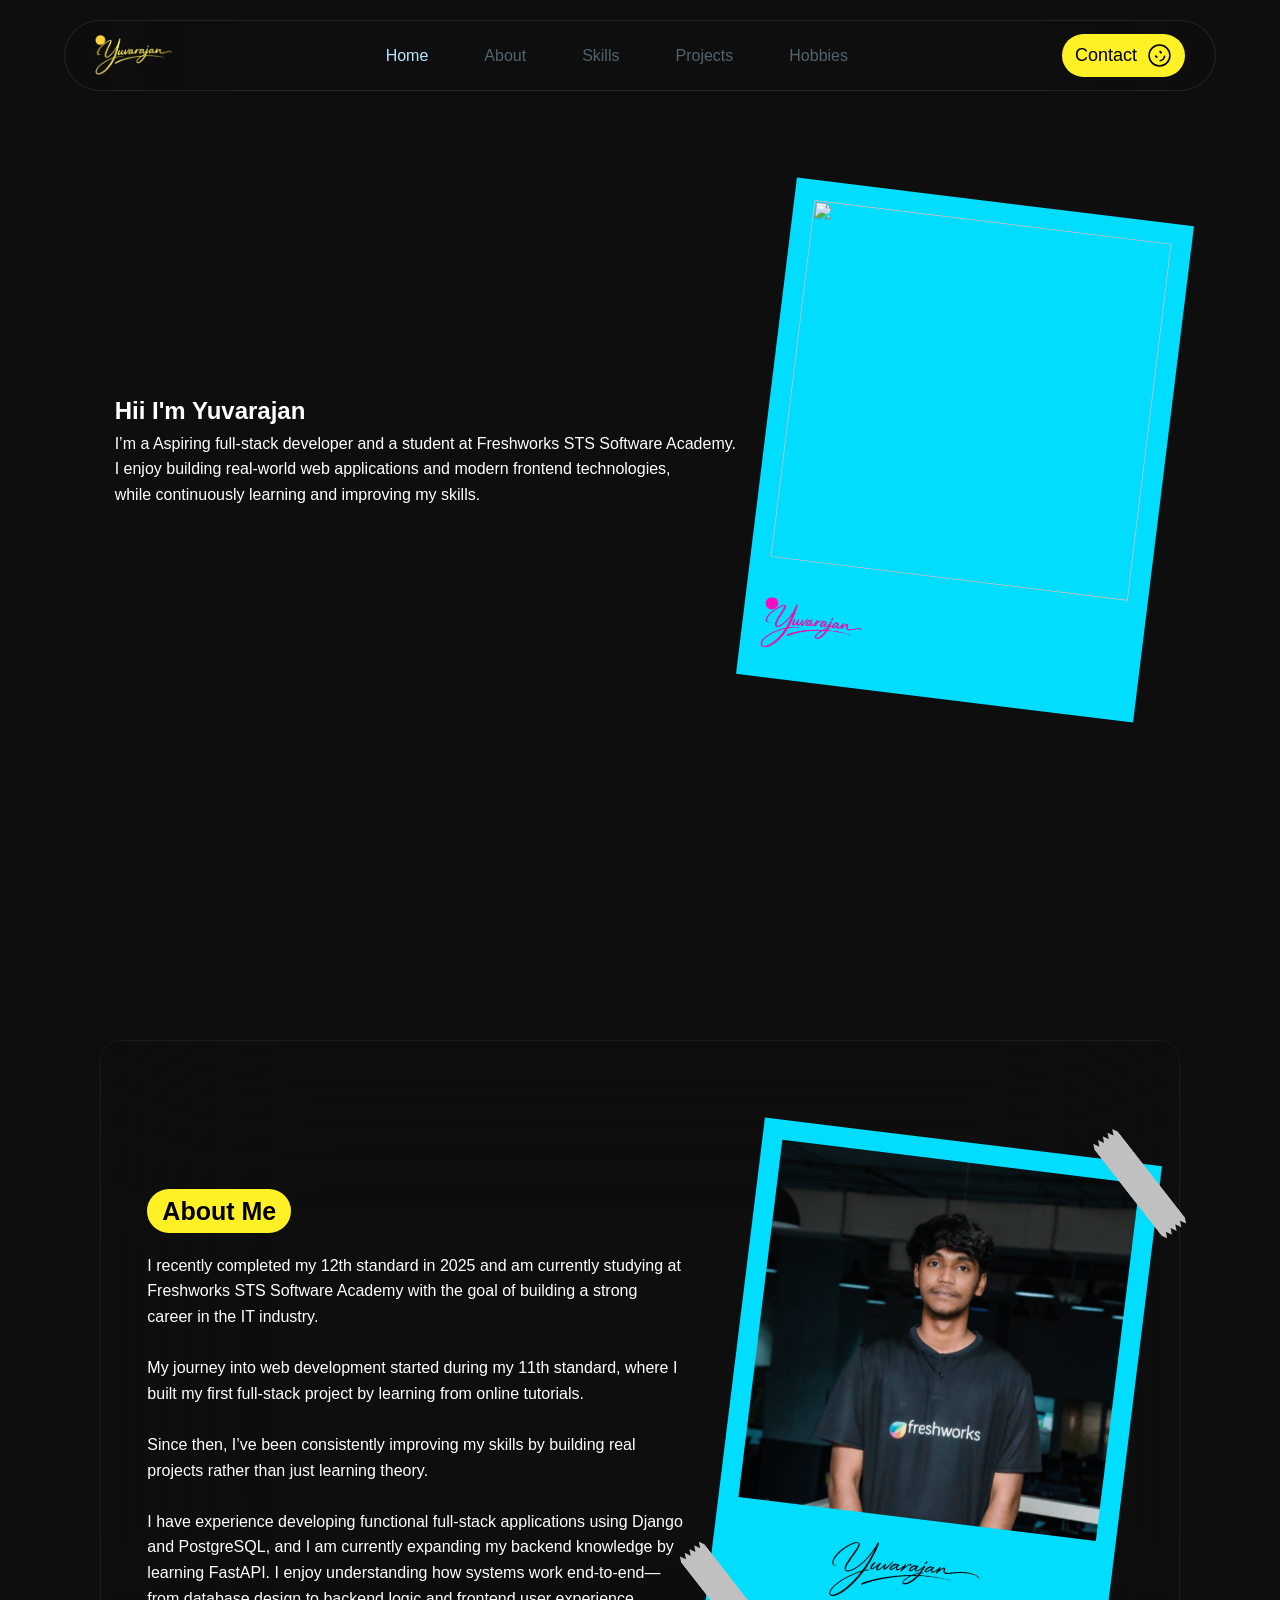
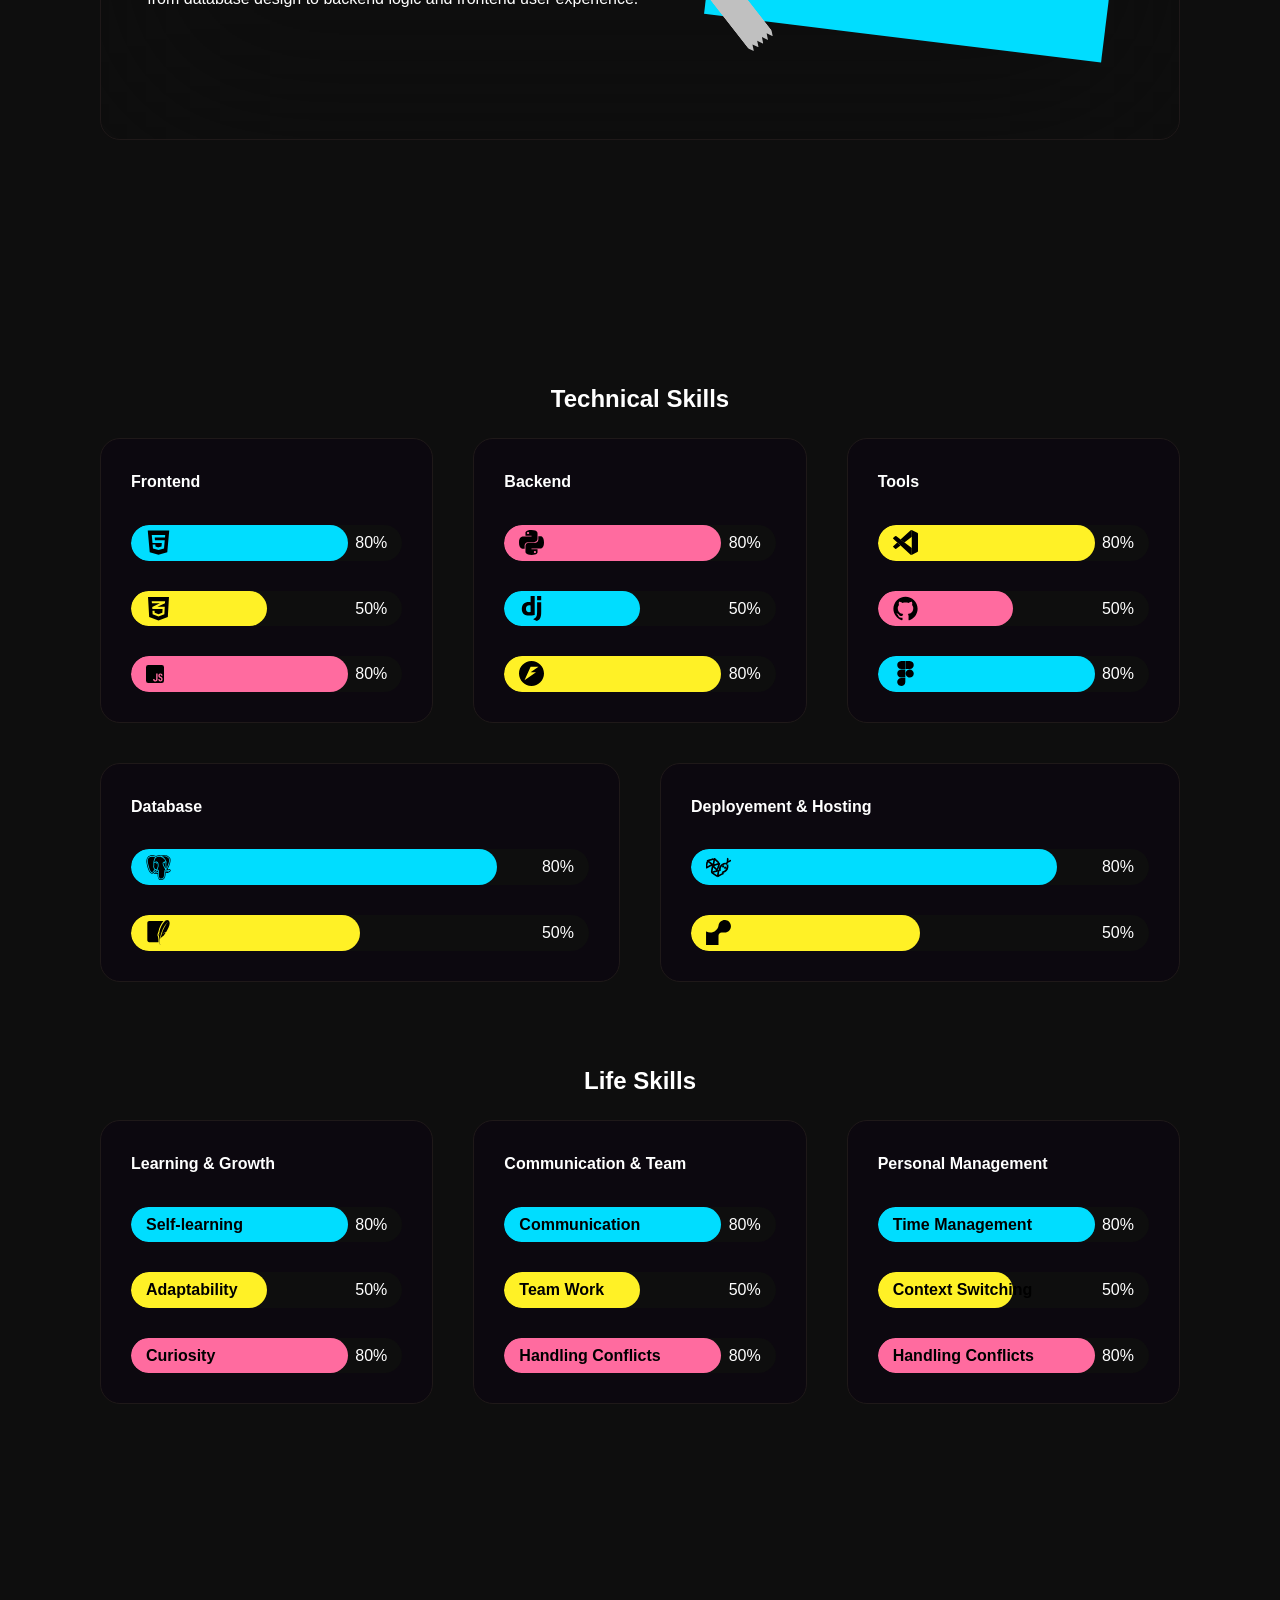
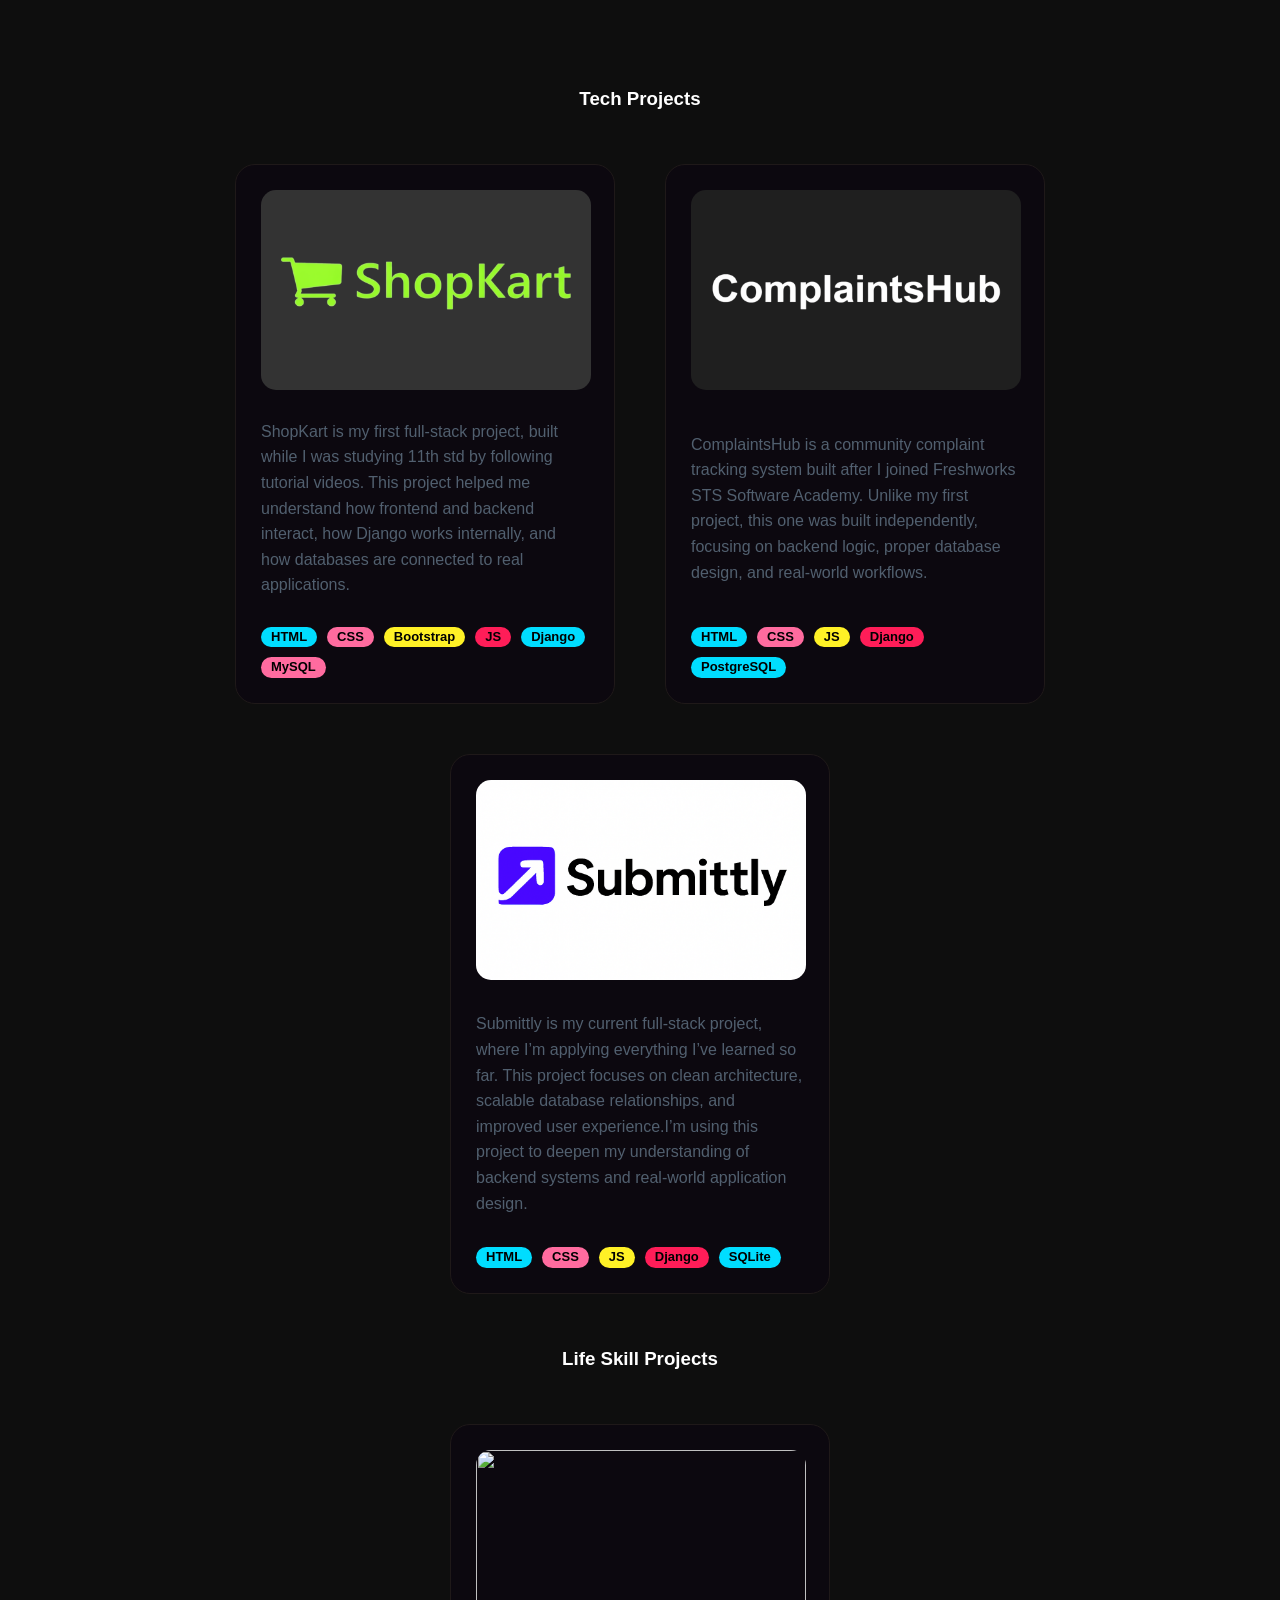
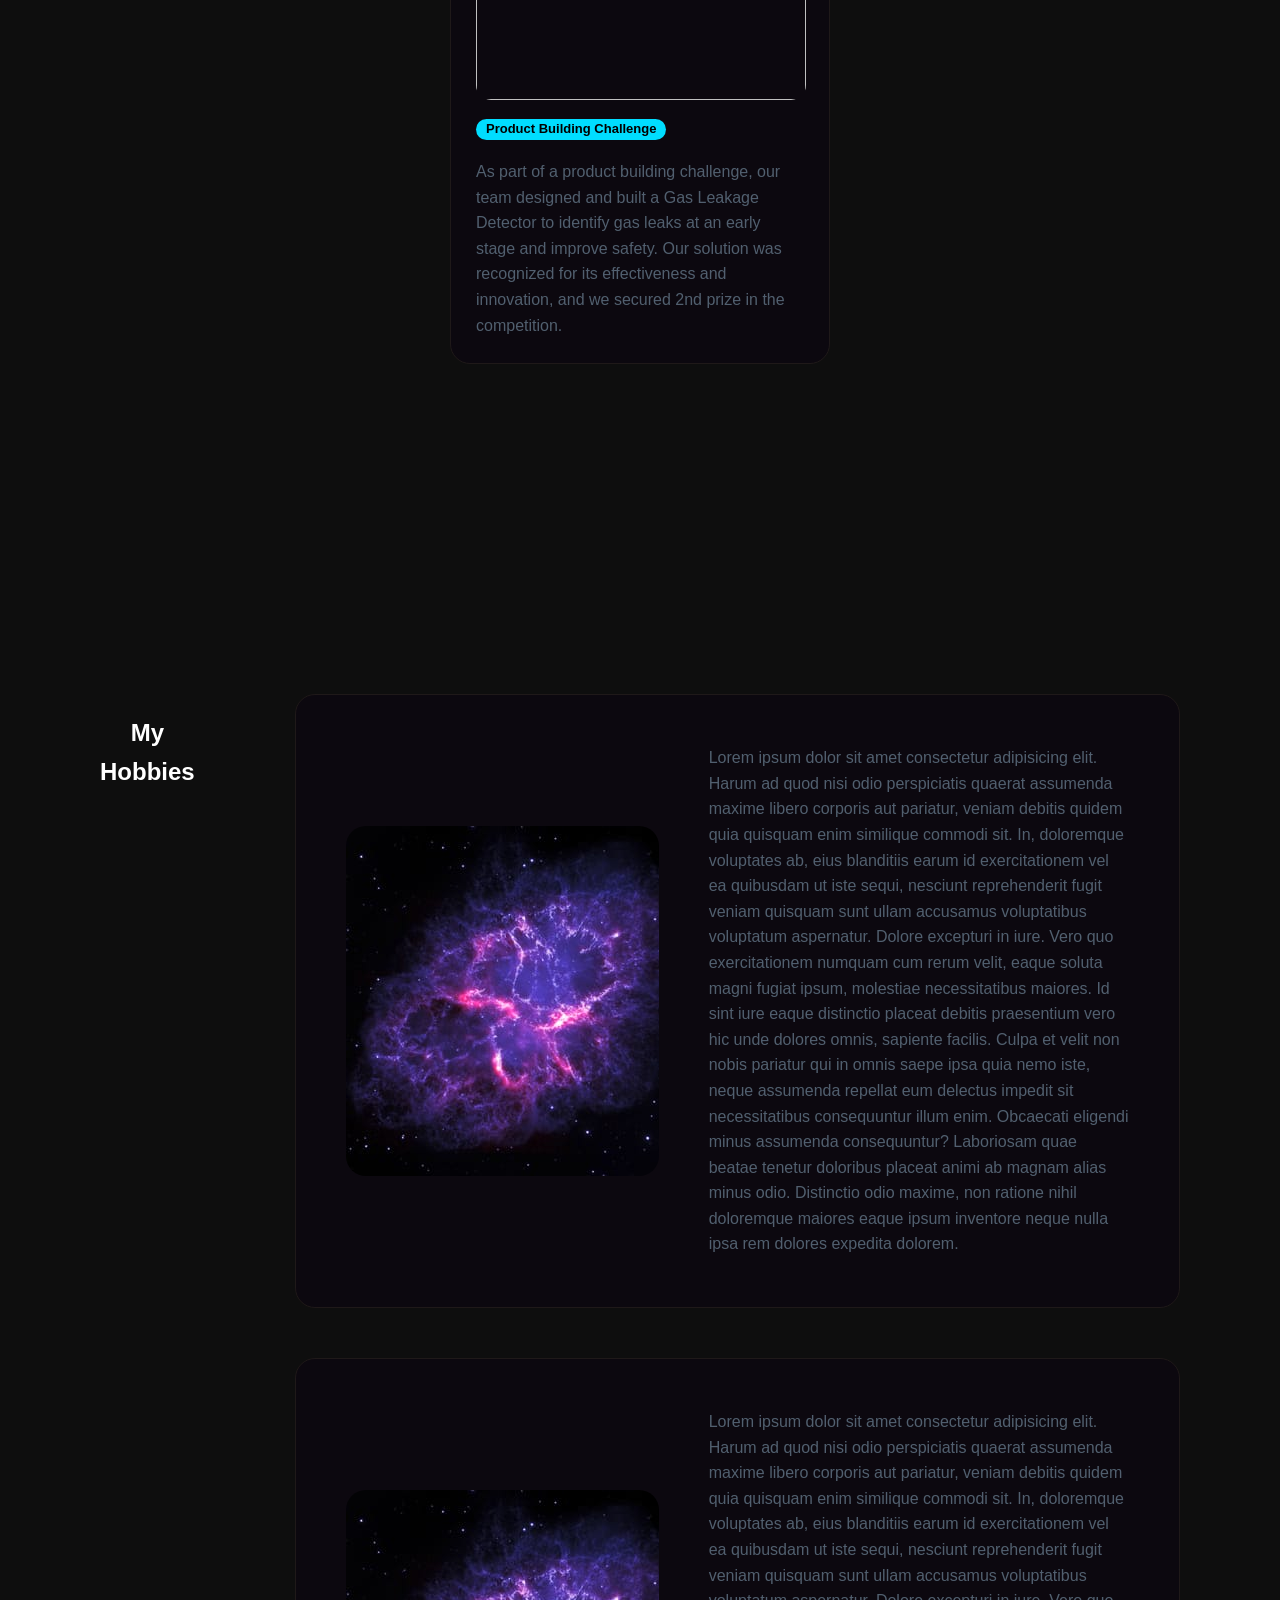
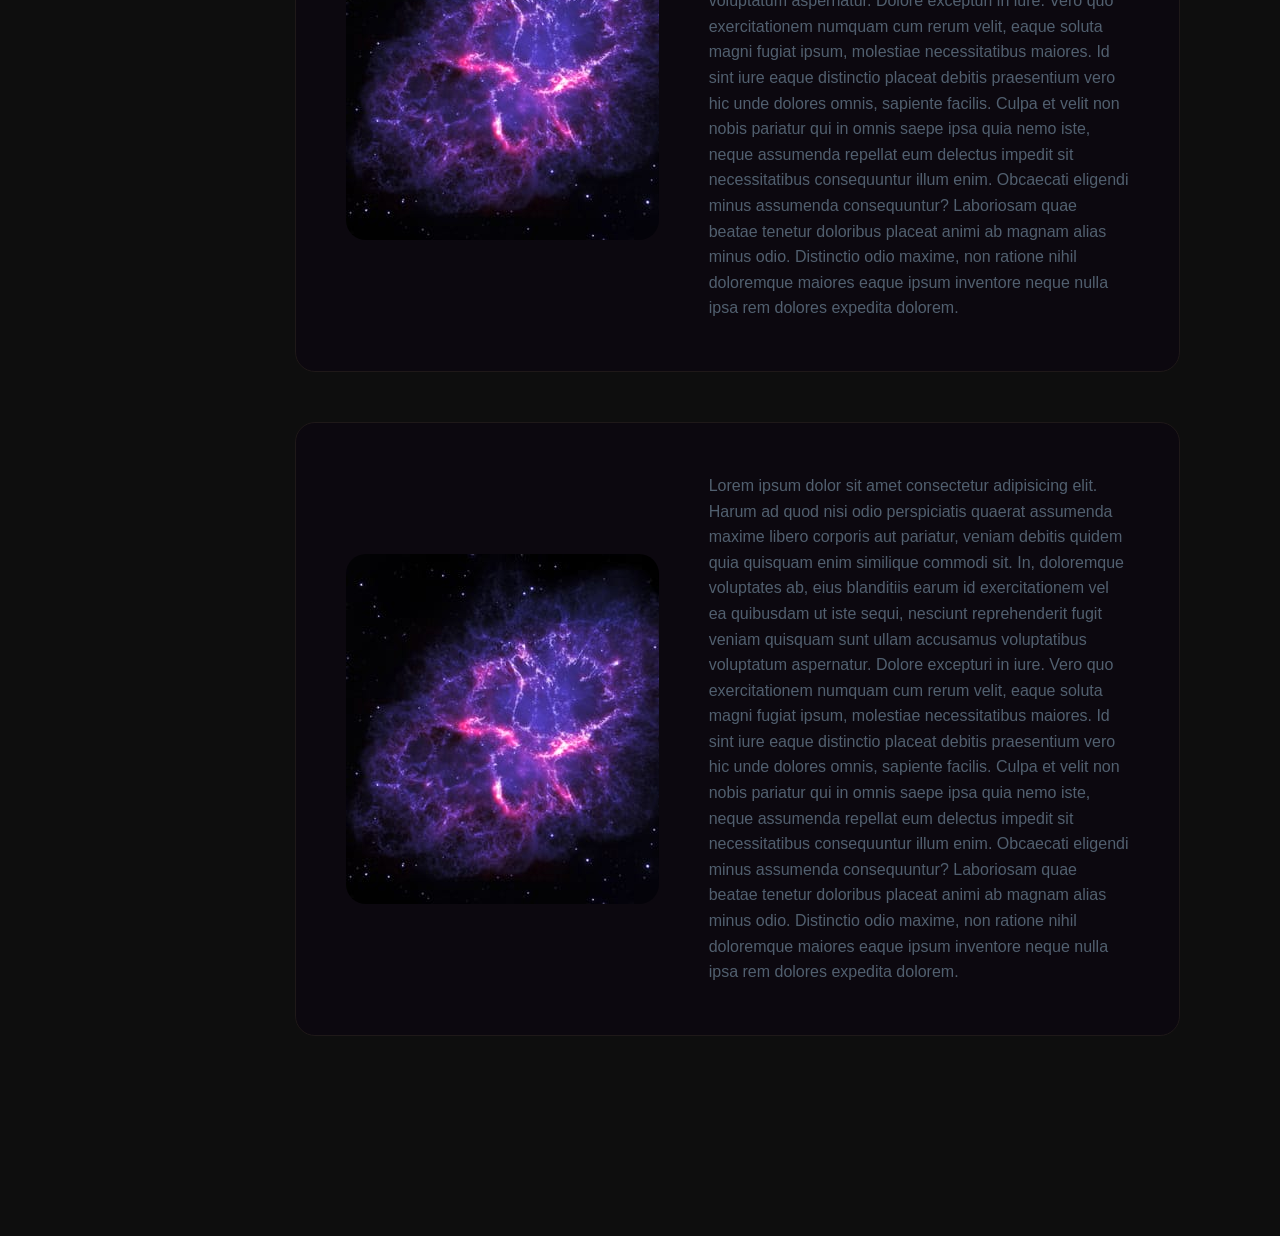
==== commit a5f245a4: "New UI Updated" ====
--- a/index.html
+++ b/index.html
@@ -4,199 +4,378 @@
     <meta charset="UTF-8">
     <meta name="viewport" content="width=device-width, initial-scale=1.0">
     <link rel="stylesheet" href="./style.css">
-    <title>Profolio</title>
+    <title>Document</title>
 </head>
-<body class="section" id="home">
-    <nav class="navbar">
-        <h3 class="nav-title">Yuvarajan</h2>
-        <ul class="nav-links">
-            <a href="#home"onclick="changeActive('.home')" class="nav-link home active-link">
-                <li>Home</li>
+<body>
+    <header class="header">
+        <nav class="navbar arrival-animation">
+            <img class="nav-image" src="./images/navbar-image.png" alt="">
+            <ul class="nav-links">
+                <a href="#home" class="nav-link home active"><li>Home</li></a>
+                <a href="#about" class="nav-link about"><li>About</li></a>
+                <a href="#skills" class="nav-link skills"><li>Skills</li></a>
+                <a href="#projects" class="nav-link projects"><li>Projects</li></a>
+                <a href="#hobbies" class="nav-link hobbies"><li>Hobbies</li></a>
+            </ul>
+            <a href="" class="nav-link contact">
+                <p>Contact</p>
+                <svg xmlns="http://www.w3.org/2000/svg" width="25" height="25" viewBox="0 0 24 24"><!-- Icon from Solar by 480 Design - https://creativecommons.org/licenses/by/4.0/ --><g fill="none"><circle cx="12" cy="12" r="10" stroke="currentColor" stroke-width="1.5"/><path stroke="currentColor" stroke-linecap="round" stroke-width="1.5" d="M9 16c.85.63 1.885 1 3 1s2.15-.37 3-1"/><path fill="currentColor" d="M16 10.5c0 .828-.448 1.5-1 1.5s-1-.672-1-1.5s.448-1.5 1-1.5s1 .672 1 1.5"/><ellipse cx="9" cy="10.5" fill="currentColor" rx="1" ry="1.5"/></g></svg>
             </a>
-            <a href="#about" onclick="changeActive('.about')" class="nav-link about">
-                <li>About</li>
-            </a>
-            <a href="#skills"onclick="changeActive('.skills')" class="nav-link skills">
-                <li >Skills</li>
-            </a>
-            <a href="#projects"onclick="changeActive('.projects')" class="nav-link projects">
-                <li>Projects</li>
-            </a>
-        </ul>
-    </nav>
-    <main class="main-layout">
-        <!-- Hero Section -->
-        <section class="hero-section section" >
-            <div class="image-div">
-                <div class="box">
-                    <img class="image" src="./images/WhatsApp Image 2026-01-02 at 8.19.53 PM.png" alt="" >
-                </div>
-            </div>
-            <div class="intro-div">
-                <div class="intro-content gradient-border-rotation" style="--border-gradient: rgb(0, 255, 255);">
-                    <h1 class="intro-title">Hi, I’m <span>Yuvarajan</span></h1>
-                    <p>I’m a Asphiring full-stack developer and a student at Freshworks STS Software Academy. I enjoy building real-world web applications and modern frontend technologies, while continuously learning and improving my skills.</p>
-                </div>
-                <div class="social-media gradient-border-rotation" style="--border-gradient: rgb(255, 255, 0);">
-                    <a href="https://www.linkedin.com/in/yuvarajan-s-9821bb395" target="_blank" class="linkedin" data-label="Linkedin" style="--bg-color: #0077B5;"><svg xmlns="http://www.w3.org/2000/svg" width="30" height="25" viewBox="0 -30 472 488"><!-- Icon from PrestaShop Icons by PrestaShop - https://creativecommons.org/licenses/by-nc/4.0/ --><path fill="currentColor" d="M434 5H41q-14 0-24 9.5T7 38v394q0 14 10 24t24 10h393q14 0 24-10t10-24V38q0-14-10-23.5T434 5M147 390H77V182h70zm-35-236q-18 0-28.5-10.5T73 118t11-25.5T112 82q18 0 28.5 10.5T151 118t-10.5 25.5T112 154m286 236h-70V279q0-47-35-47q-26 0-36 25q-2 5-2 17v116h-70q1-188 0-208h70v30q23-35 63-35q36 0 58 24t22 70zM255 213v-1z"/></svg></a>
-                    <a href="https://github.com/Yuvarajan673" target="_blank" class="github" data-label="GitHub" style="--bg-color:rgb(136, 0, 255);"><svg xmlns="http://www.w3.org/2000/svg" width="30" height="25" viewBox="0 -3 64 64"><!-- Icon from Bytesize Icons by Dan Klammer - https://github.com/danklammer/bytesize-icons/blob/master/LICENSE.md --><path fill="currentColor" d="M32 0C14 0 0 14 0 32c0 21 19 30 22 30c2 0 2-1 2-2v-5c-7 2-10-2-11-5c0 0 0-1-2-3c-1-1-5-3-1-3c3 0 5 4 5 4c3 4 7 3 9 2c0-2 2-4 2-4c-8-1-14-4-14-15q0-6 3-9s-2-4 0-9c0 0 5 0 9 4c3-2 13-2 16 0c4-4 9-4 9-4c2 7 0 9 0 9q3 3 3 9c0 11-7 14-14 15c1 1 2 3 2 6v8c0 1 0 2 2 2c3 0 22-9 22-30C64 14 50 0 32 0"/></svg></a>
-                    <a href="mailto:syuvarajan353@gmail.com" target="_blank" class="gmail" data-label="Gmail" style="--bg-color: #c71610;"><svg xmlns="http://www.w3.org/2000/svg" width="30" height="25" viewBox="0 -1.5 24 24"><!-- Icon from BoxIcons by Atisa - https://creativecommons.org/licenses/by/4.0/ --><path d="M18.73 5.41l-1.28 1L12 10.46L6.55 6.37l-1.28-1A2 2 0 0 0 2 7.05v11.59A1.36 1.36 0 0 0 3.36 20h3.19v-7.72L12 16.37l5.45-4.09V20h3.19A1.36 1.36 0 0 0 22 18.64V7.05a2 2 0 0 0-3.27-1.64z" fill="currentColor"/></svg></a>
-                </div>
-                <div class="action-btn-group">
-                    <a href="#projects">
-                        <button class="view-projects-btn action-btn">View Projects&nbsp;<svg xmlns="http://www.w3.org/2000/svg" width="20" height="20" viewBox="0 0 24 24"><!-- Icon from Google Material Icons by Material Design Authors - https://github.com/material-icons/material-icons/blob/master/LICENSE --><path fill="currentColor" d="M6 6v2h8.59L5 17.59L6.41 19L16 9.41V18h2V6z"/></svg></button>
-                    </a>
+        </nav>
+    </header>
+
+    <main>
+        <section class="hero-section section" id="home">
+            <div class="hero-div">
+                <div class="hero-content-div">
+                    <h1>Hii I'm Yuvarajan</h1>
+                    <p>I’m a Aspiring full-stack developer and a student at Freshworks STS Software Academy. <br> I enjoy building real-world web applications and modern frontend technologies, <br> while continuously learning and improving my skills.</p>
+                </div>
+                <div class="hero-image-div">
+                    <img src="./images/portfolio-image.jpg" alt="">
+                    <img src="./images/navbar-image.png" alt="" style="width: 100px; height: 50px; text-align: center; mix-blend-mode: difference;">
                 </div>
             </div>
         </section>
-        <!-- About Section -->
         <section class="about-section section" id="about">
-            <div class="about-div" style="--border-gradient: red;">
-                <div class="about-content">
-                    <h2 class="about-head">About Me</h2>
-                    <p class="about-para">I recently completed my 12th standard in 2025 and am currently studying at Freshworks STS Software Academy with the goal of building a strong career in the IT industry. <br> <br>
+            <div class="about-div section-div">
+                <div class="about-content-div">
+                    <h4 class="about-section-title">About Me</h4>
+                    <p>
+                        I recently completed my 12th standard in 2025 and am currently studying at Freshworks STS Software Academy with the goal of building a strong career in the IT industry. <br> <br>
                         My journey into web development started during my 11th standard, where I built my first full-stack project by learning from online tutorials. <br> <br> Since then, I’ve been consistently improving my skills by building real projects rather than just learning theory. <br> <br>
                         I have experience developing functional full-stack applications using Django and PostgreSQL, and I am currently expanding my backend knowledge by learning FastAPI. I enjoy understanding how systems work end-to-end—from database design to backend logic and frontend user experience.
                     </p>
                 </div>
+                <div class="about-image-div">
+                    <img src="./images/portfolio-image.JPG" alt="">
+                    <img src="./images/sign-black.png" alt="" style="width: 150px; height: 60px; text-align: center; margin: 0 120px;">
+                </div>
             </div>
         </section>
-        <!-- Skills Section -->
         <section class="skills-section section" id="skills">
-            <div class="skills-div">
-                <h2>Skills</h2>
-                <div class="skills-cards first-row">
-                    <div class="frontend-card card">
-                        <h3>Frontend</h3>
-                        <div class="skill-list">
-                            <div class="html">
-                                <svg xmlns="http://www.w3.org/2000/svg" width="32" height="32" viewBox="0 0 128 128"><!-- Icon from Devicon by konpa - https://github.com/devicons/devicon/blob/master/LICENSE --><path fill="#e44d26" d="M19.037 113.876L9.032 1.661h109.936l-10.016 112.198l-45.019 12.48z"/><path fill="#f16529" d="m64 116.8l36.378-10.086l8.559-95.878H64z"/><path fill="#ebebeb" d="M64 52.455H45.788L44.53 38.361H64V24.599H29.489l.33 3.692l3.382 37.927H64zm0 35.743l-.061.017l-15.327-4.14l-.979-10.975H33.816l1.928 21.609l28.193 7.826l.063-.017z"/><path fill="#fff" d="M63.952 52.455v13.763h16.947l-1.597 17.849l-15.35 4.143v14.319l28.215-7.82l.207-2.325l3.234-36.233l.335-3.696h-3.708zm0-27.856v13.762h33.244l.276-3.092l.628-6.978l.329-3.692z"/></svg>
-                                <h4>HTML</h4>
-                            </div>
-                            <div class="css">
-                                <svg xmlns="http://www.w3.org/2000/svg" width="32" height="32" viewBox="0 0 32 32"><!-- Icon from VSCode Icons by Roberto Huertas - https://github.com/vscode-icons/vscode-icons/blob/master/LICENSE --><path fill="#639" d="M1.995 1.994h23.52a4.48 4.48 0 0 1 4.48 4.48v19.04a4.48 4.48 0 0 1-4.48 4.48H6.475a4.48 4.48 0 0 1-4.48-4.48Z"/><path fill="#fff" d="M9.079 24.87v-4.704c0-1.876 1.204-2.884 3.024-2.884c1.792-.028 2.912 1.148 2.856 3.136h-2.072c.056-.756-.28-1.316-.84-1.288c-.7 0-.896.476-.896 1.372v4.088c0 .868.28 1.288.896 1.316c.644 0 .896-.644.84-1.372h2.072c.112 2.044-1.176 3.248-2.996 3.22c-1.764 0-2.884-.98-2.884-2.884m6.636-.336h1.932c.028.896.308 1.456.924 1.456s.84-.364.84-1.204c0-.7-.308-1.092-1.064-1.456l-.728-.336c-1.288-.616-1.82-1.372-1.82-2.884c0-1.68 1.064-2.856 2.8-2.856s2.66 1.204 2.688 3.164h-1.876c0-.812-.168-1.372-.784-1.372c-.56 0-.84.28-.84.98s.252.98.924 1.26l.672.308c1.428.672 2.044 1.54 2.044 3.164c0 1.932-1.092 2.996-2.884 2.996s-2.8-1.232-2.828-3.22m6.328 0h1.96c0 .896.308 1.456.896 1.456s.84-.364.84-1.204c0-.7-.28-1.092-1.064-1.456l-.728-.336c-1.288-.616-1.792-1.372-1.792-2.884c0-1.68 1.036-2.856 2.8-2.856s2.632 1.204 2.688 3.164h-1.876c-.028-.812-.196-1.372-.812-1.372c-.56 0-.812.28-.812.98s.224.98.896 1.26l.7.308c1.4.672 2.016 1.54 2.016 3.164c0 1.932-1.092 2.996-2.884 2.996s-2.8-1.232-2.828-3.22"/></svg>
-                                <h4>CSS</h4>
-                            </div>
-                            <div class="javascript">
-                                <svg xmlns="http://www.w3.org/2000/svg" width="32" height="32" viewBox="0 0 256 256"><!-- Icon from Skill Icons by tandpfun - https://github.com/tandpfun/skill-icons/blob/main/LICENSE --><g fill="none"><rect width="256" height="256" fill="#F0DB4F" rx="60"/><path fill="#323330" d="m67.312 213.932l19.59-11.856c3.78 6.701 7.218 12.371 15.465 12.371c7.905 0 12.889-3.092 12.889-15.12v-81.798h24.058v82.138c0 24.917-14.606 36.259-35.916 36.259c-19.245 0-30.416-9.967-36.087-21.996m85.07-2.576l19.588-11.341c5.157 8.421 11.859 14.607 23.715 14.607c9.969 0 16.325-4.984 16.325-11.858c0-8.248-6.53-11.17-17.528-15.98l-6.013-2.579c-17.357-7.388-28.871-16.668-28.871-36.258c0-18.044 13.748-31.792 35.229-31.792c15.294 0 26.292 5.328 34.196 19.247l-18.731 12.029c-4.125-7.389-8.591-10.31-15.465-10.31c-7.046 0-11.514 4.468-11.514 10.31c0 7.217 4.468 10.139 14.778 14.608l6.014 2.577c20.449 8.765 31.963 17.699 31.963 37.804c0 21.654-17.012 33.51-39.867 33.51c-22.339 0-36.774-10.654-43.819-24.574"/></g></svg>
-                                <h4>Java Script</h4>
-                            </div>
-                        </div>
-                    </div>
-                    <div class="backend-card card">
-                        <h3>Backend</h3>
-                        <div class="skill-list">
-                            <div class="python">
-                                <svg xmlns="http://www.w3.org/2000/svg" width="32.13" height="32" viewBox="0 0 256 255"><!-- Icon from SVG Logos by Gil Barbara - https://raw.githubusercontent.com/gilbarbara/logos/master/LICENSE.txt --><defs><linearGradient id="SVGsGm35cjP" x1="12.959%" x2="79.639%" y1="12.039%" y2="78.201%"><stop offset="0%" stop-color="#387EB8"/><stop offset="100%" stop-color="#366994"/></linearGradient><linearGradient id="SVGSvQaLchT" x1="19.128%" x2="90.742%" y1="20.579%" y2="88.429%"><stop offset="0%" stop-color="#FFE052"/><stop offset="100%" stop-color="#FFC331"/></linearGradient></defs><path fill="url(#SVGsGm35cjP)" d="M126.916.072c-64.832 0-60.784 28.115-60.784 28.115l.072 29.128h61.868v8.745H41.631S.145 61.355.145 126.77c0 65.417 36.21 63.097 36.21 63.097h21.61v-30.356s-1.165-36.21 35.632-36.21h61.362s34.475.557 34.475-33.319V33.97S194.67.072 126.916.072M92.802 19.66a11.12 11.12 0 0 1 11.13 11.13a11.12 11.12 0 0 1-11.13 11.13a11.12 11.12 0 0 1-11.13-11.13a11.12 11.12 0 0 1 11.13-11.13"/><path fill="url(#SVGSvQaLchT)" d="M128.757 254.126c64.832 0 60.784-28.115 60.784-28.115l-.072-29.127H127.6v-8.745h86.441s41.486 4.705 41.486-60.712c0-65.416-36.21-63.096-36.21-63.096h-21.61v30.355s1.165 36.21-35.632 36.21h-61.362s-34.475-.557-34.475 33.32v56.013s-5.235 33.897 62.518 33.897m34.114-19.586a11.12 11.12 0 0 1-11.13-11.13a11.12 11.12 0 0 1 11.13-11.131a11.12 11.12 0 0 1 11.13 11.13a11.12 11.12 0 0 1-11.13 11.13"/></svg>
-                                <h4>Python (Programming Language)</h4>
-                            </div>
-                            <div class="django">
-                                <svg xmlns="http://www.w3.org/2000/svg" width="32" height="32" viewBox="0 0 256 256"><!-- Icon from Skill Icons by tandpfun - https://github.com/tandpfun/skill-icons/blob/main/LICENSE --><g fill="none"><rect width="256" height="256" fill="#092E20" rx="60"/><path fill="#fff" d="M112.689 51h28.615v132.45c-14.679 2.787-25.456 3.902-37.161 3.902C69.209 187.351 51 171.559 51 141.271c0-29.173 19.325-48.124 49.24-48.124c4.645 0 8.175.37 12.449 1.485zm0 66.671c-3.344-1.113-6.131-1.485-9.661-1.485c-14.493 0-22.856 8.919-22.856 24.526c0 15.238 7.991 23.599 22.67 23.599c3.157 0 5.76-.186 9.847-.742z"/><path fill="#fff" d="M186.826 95.19v66.332c0 22.856-1.672 33.818-6.689 43.295c-4.646 9.106-10.778 14.865-23.413 21.183l-26.571-12.636c12.635-5.945 18.767-11.146 22.668-19.139c4.089-8.175 5.391-17.652 5.391-42.55V95.189zm-28.614-44.038h28.614V80.51h-28.614z"/></g></svg>
-                                <h4>Django (Framework)</h4>
-                            </div>
-                            <div class="fastapi">
-                                <svg xmlns="http://www.w3.org/2000/svg" width="32" height="32" viewBox="0 0 256 256"><!-- Icon from Skill Icons by tandpfun - https://github.com/tandpfun/skill-icons/blob/main/LICENSE --><g fill="none"><rect width="256" height="256" fill="#049789" rx="60"/><path fill="#fff" d="M127.5 41C79.743 41 41 79.743 41 127.5S79.743 214 127.5 214s86.5-38.743 86.5-86.5S175.257 41 127.5 41m-4.507 155.839v-54.258H92.831l43.336-84.42v54.258h29.036z"/></g></svg>
-                                <h4>FastAPI (Framework)</h4>
-                            </div>
-                        </div>
-                    </div>
-                    <div class="tools-card card">
-                        <h3>Tools</h3>
-                        <div class="skill-list">
-                            <div class="vscode">
-                                <svg xmlns="http://www.w3.org/2000/svg" width="32.26" height="32" viewBox="0 0 256 254"><!-- Icon from SVG Logos by Gil Barbara - https://raw.githubusercontent.com/gilbarbara/logos/master/LICENSE.txt --><defs><linearGradient id="SVGBYn71eda" x1="50%" x2="50%" y1="0%" y2="100%"><stop offset="0%" stop-color="#FFF"/><stop offset="100%" stop-color="#FFF" stop-opacity="0"/></linearGradient><path id="SVG64cKeddW" d="M180.828 252.605a15.87 15.87 0 0 0 12.65-.486l52.501-25.262a15.94 15.94 0 0 0 9.025-14.364V41.197a15.94 15.94 0 0 0-9.025-14.363l-52.5-25.263a15.88 15.88 0 0 0-18.115 3.084L74.857 96.35l-43.78-33.232a10.614 10.614 0 0 0-13.56.603L3.476 76.494c-4.63 4.211-4.635 11.495-.012 15.713l37.967 34.638l-37.967 34.637c-4.623 4.219-4.618 11.502.012 15.714l14.041 12.772a10.614 10.614 0 0 0 13.56.604l43.78-33.233l100.507 91.695a15.85 15.85 0 0 0 5.464 3.571m10.464-183.649l-76.262 57.889l76.262 57.888z"/></defs><mask id="SVGOwLbge4h" fill="#fff"><use href="#SVG64cKeddW"/></mask><path fill="#0065A9" d="M246.135 26.873L193.593 1.575a15.885 15.885 0 0 0-18.123 3.08L3.466 161.482c-4.626 4.219-4.62 11.502.012 15.714l14.05 12.772a10.625 10.625 0 0 0 13.569.604L238.229 33.436c6.949-5.271 16.93-.315 16.93 8.407v-.61a15.94 15.94 0 0 0-9.024-14.36" mask="url(#SVGOwLbge4h)"/><path fill="#007ACC" d="m246.135 226.816l-52.542 25.298a15.89 15.89 0 0 1-18.123-3.08L3.466 92.207c-4.626-4.218-4.62-11.502.012-15.713l14.05-12.773a10.625 10.625 0 0 1 13.569-.603l207.132 157.135c6.949 5.271 16.93.315 16.93-8.408v.611a15.94 15.94 0 0 1-9.024 14.36" mask="url(#SVGOwLbge4h)"/><path fill="#1F9CF0" d="M193.428 252.134a15.89 15.89 0 0 1-18.125-3.083c5.881 5.88 15.938 1.715 15.938-6.603V11.273c0-8.318-10.057-12.483-15.938-6.602a15.89 15.89 0 0 1 18.125-3.084l52.533 25.263a15.94 15.94 0 0 1 9.03 14.363V212.51c0 6.125-3.51 11.709-9.03 14.363z" mask="url(#SVGOwLbge4h)"/><path fill="url(#SVGBYn71eda)" fill-opacity=".25" d="M180.828 252.605a15.87 15.87 0 0 0 12.65-.486l52.5-25.263a15.94 15.94 0 0 0 9.026-14.363V41.197a15.94 15.94 0 0 0-9.025-14.363L193.477 1.57a15.88 15.88 0 0 0-18.114 3.084L74.857 96.35l-43.78-33.232a10.614 10.614 0 0 0-13.56.603L3.476 76.494c-4.63 4.211-4.635 11.495-.012 15.713l37.967 34.638l-37.967 34.637c-4.623 4.219-4.618 11.502.012 15.714l14.041 12.772a10.614 10.614 0 0 0 13.56.604l43.78-33.233l100.506 91.695a15.9 15.9 0 0 0 5.465 3.571m10.464-183.65l-76.262 57.89l76.262 57.888z" mask="url(#SVGOwLbge4h)"/></svg>
-                                <h4>VS Code</h4>
-                            </div>
-                            <div class="github">
-                                <svg xmlns="http://www.w3.org/2000/svg" width="32" height="32" viewBox="0 0 256 256"><!-- Icon from Skill Icons by tandpfun - https://github.com/tandpfun/skill-icons/blob/main/LICENSE --><g fill="none"><rect width="256" height="256" fill="#F4F2ED" rx="60"/><path fill="#161614" d="M128.001 30C72.779 30 28 74.77 28 130.001c0 44.183 28.653 81.667 68.387 94.89c4.997.926 6.832-2.169 6.832-4.81c0-2.385-.093-10.262-.136-18.618c-27.82 6.049-33.69-11.799-33.69-11.799c-4.55-11.559-11.104-14.632-11.104-14.632c-9.073-6.207.684-6.079.684-6.079c10.042.705 15.33 10.305 15.33 10.305c8.919 15.288 23.394 10.868 29.1 8.313c.898-6.464 3.489-10.875 6.349-13.372c-22.211-2.529-45.56-11.104-45.56-49.421c0-10.918 3.906-19.839 10.303-26.842c-1.039-2.519-4.462-12.69.968-26.464c0 0 8.398-2.687 27.508 10.25c7.977-2.215 16.531-3.326 25.03-3.364c8.498.038 17.06 1.149 25.051 3.365c19.087-12.939 27.473-10.25 27.473-10.25c5.443 13.773 2.019 23.945.98 26.463c6.412 7.003 10.292 15.924 10.292 26.842c0 38.409-23.394 46.866-45.662 49.341c3.587 3.104 6.783 9.189 6.783 18.519c0 13.38-.116 24.149-.116 27.443c0 2.661 1.8 5.779 6.869 4.797C199.383 211.64 228 174.169 228 130.001C228 74.771 183.227 30 128.001 30M65.454 172.453c-.22.497-1.002.646-1.714.305c-.726-.326-1.133-1.004-.898-1.502c.215-.512.999-.654 1.722-.311c.727.326 1.141 1.01.89 1.508m4.919 4.389c-.477.443-1.41.237-2.042-.462c-.654-.697-.777-1.629-.293-2.078c.491-.442 1.396-.235 2.051.462c.654.706.782 1.631.284 2.078m3.374 5.616c-.613.426-1.615.027-2.234-.863c-.613-.889-.613-1.955.013-2.383c.621-.427 1.608-.043 2.236.84c.611.904.611 1.971-.015 2.406m5.707 6.504c-.548.604-1.715.442-2.57-.383c-.874-.806-1.118-1.95-.568-2.555c.555-.606 1.729-.435 2.59.383c.868.804 1.133 1.957.548 2.555m7.376 2.195c-.242.784-1.366 1.14-2.499.807c-1.13-.343-1.871-1.26-1.642-2.052c.235-.788 1.364-1.159 2.505-.803c1.13.341 1.871 1.252 1.636 2.048m8.394.932c.028.824-.932 1.508-2.121 1.523c-1.196.027-2.163-.641-2.176-1.452c0-.833.939-1.51 2.134-1.53c1.19-.023 2.163.639 2.163 1.459m8.246-.316c.143.804-.683 1.631-1.864 1.851c-1.161.212-2.236-.285-2.383-1.083c-.144-.825.697-1.651 1.856-1.865c1.183-.205 2.241.279 2.391 1.097"/></g></svg>
-                                <h4>GitHub (CLI) & Git Desktop</h4>
-                            </div>
-                            <div class="figma">
-                                <svg xmlns="http://www.w3.org/2000/svg" width="32" height="32" viewBox="0 0 256 256"><!-- Icon from Skill Icons by tandpfun - https://github.com/tandpfun/skill-icons/blob/main/LICENSE --><g fill="none"><rect width="256" height="256" fill="#242938" rx="60"/><g clip-path="url(#SVG9U8Xmbth)"><path fill="#0ACF83" d="M94.347 228c18.4 0 33.333-14.933 33.333-33.333v-33.334H94.347c-18.4 0-33.334 14.934-33.334 33.334S75.947 228 94.347 228"/><path fill="#A259FF" d="M61.013 128c0-18.4 14.934-33.333 33.334-33.333h33.333v66.666H94.347c-18.4 0-33.334-14.933-33.334-33.333"/><path fill="#F24E1E" d="M61.013 61.333C61.013 42.933 75.947 28 94.347 28h33.333v66.667H94.347c-18.4 0-33.334-14.934-33.334-33.334"/><path fill="#FF7262" d="M127.68 28h33.333c18.4 0 33.334 14.933 33.334 33.333s-14.934 33.334-33.334 33.334H127.68z"/><path fill="#1ABCFE" d="M194.347 128c0 18.4-14.934 33.333-33.334 33.333S127.68 146.4 127.68 128s14.933-33.333 33.333-33.333S194.347 109.6 194.347 128"/></g><defs><clipPath id="SVG9U8Xmbth"><path fill="#fff" d="M61 28h133.36v200H61z"/></clipPath></defs></g></svg>
-                                <h4>Figma (UI design & planning)</h4>
-                            </div>
-                        </div>
-                    </div>
-                </div>
-                <div class="skills-cards second-row">
-                    <div class="database-card card">
-                        <h3>Database</h3>
-                        <div class="skill-list">
-                            <div class="postgresql">
-                                <svg xmlns="http://www.w3.org/2000/svg" width="32" height="32" viewBox="0 0 256 256"><!-- Icon from Skill Icons by tandpfun - https://github.com/tandpfun/skill-icons/blob/main/LICENSE --><g fill="none"><rect width="256" height="256" fill="#242938" rx="60"/><path fill="#336791" d="M203.48 148.688c-20.32 4.19-21.796-2.693-21.796-2.693c21.466-31.852 30.445-72.282 22.696-82.175c-21.121-27-57.691-14.224-58.303-13.893l-.197.035a72.5 72.5 0 0 0-13.563-1.414c-9.197-.14-16.172 2.412-21.473 6.427c0 0-65.236-26.873-62.199 33.8c.647 12.909 18.493 97.734 39.797 72.07c7.847-9.436 15.37-17.361 15.37-17.361c3.727 2.482 8.206 3.748 12.896 3.291l.365-.309a14.2 14.2 0 0 0 .148 3.642c-5.484 6.131-3.867 7.207-14.836 9.464c-11.095 2.285-4.57 6.356-.323 7.425c5.161 1.294 17.1 3.122 25.172-8.17l-.324 1.286c2.152 1.723 3.656 11.201 3.403 19.793c-.253 8.593-.422 14.485 1.266 19.097s3.375 14.977 17.789 11.953c12.045-2.58 18.281-9.281 19.16-20.432c.619-7.932 2.011-6.765 2.11-13.852l1.125-3.361c1.286-10.758.21-14.224 7.628-12.607l1.807.162c5.464.246 12.615-.879 16.805-2.827c9.035-4.19 14.393-11.194 5.484-9.351z"/><path stroke="#fff" stroke-linecap="round" stroke-linejoin="round" stroke-width="5.034" d="M146.07 48.596c-2.25.703 36.31-14.097 58.233 13.908c7.735 9.893-1.23 50.323-22.697 82.174m-53.508 9.106c-.562 20.011.141 40.162 2.096 45c1.954 4.837 6.152 14.414 20.573 11.334c12.045-2.58 16.432-7.58 18.331-18.612l4.45-35.275zM110.816 53.469S45.537 26.779 48.575 87.45c.647 12.909 18.492 97.734 39.797 72.07c7.776-9.373 14.808-16.706 14.808-16.706z"/><path stroke="#fff" stroke-linecap="round" stroke-linejoin="bevel" stroke-width="5.034" d="M181.613 144.664s1.407 6.891 21.797 2.686c8.909-1.842 3.544 5.161-5.484 9.352c-7.411 3.445-24.033 4.324-24.307-.422c-.703-12.27 8.747-8.543 8.065-11.616c-.619-2.77-4.852-5.484-7.636-12.262c-2.44-5.907-33.469-51.258 8.606-44.53c1.547-.316-10.969-40.077-50.344-40.654s-38.13 48.41-38.13 48.41"/><path stroke="#fff" stroke-linejoin="round" stroke-width="5.034" d="M117.08 148.869c-5.484 6.131-3.867 7.207-14.835 9.464c-11.096 2.285-4.57 6.356-.324 7.425c5.161 1.294 17.1 3.122 25.172-8.178c2.461-3.445-.014-8.929-3.389-10.321c-1.631-.675-3.811-1.519-6.609 1.617z"/><path stroke="#fff" stroke-linecap="round" stroke-linejoin="round" stroke-width="5.034" d="M116.722 148.763c-.563-3.607 1.181-7.889 3.044-12.909c2.799-7.523 9.254-15.047 4.093-38.932c-3.846-17.79-29.672-3.706-29.672-1.294s1.167 12.235-.422 23.66c-2.088 14.921 9.492 27.535 22.823 26.248"/><path fill="#fff" stroke="#fff" stroke-width="1.68" d="M110.577 95.27c-.12.822 1.511 3.023 3.628 3.318c2.116.296 3.923-1.42 4.043-2.25c.119-.83-1.512-1.73-3.628-2.025s-3.938.14-4.043.956Z"/><path fill="#fff" stroke="#fff" stroke-width=".837" d="M175.011 93.59c.112.822-1.512 3.022-3.628 3.318c-2.117.295-3.938-1.42-4.043-2.25c-.106-.83 1.512-1.73 3.628-2.025s3.937.14 4.043.956Z"/><path stroke="#fff" stroke-linecap="round" stroke-linejoin="round" stroke-width="5.034" d="M182.577 87.887c.351 6.469-1.393 10.863-1.618 17.747c-.323 9.998 4.768 21.445-2.904 32.906"/></g></svg>
-                                <h4>PostgreSQL</h4>
-                            </div>
-                            <div class="sqlite">
-                                <svg xmlns="http://www.w3.org/2000/svg" width="32" height="32" viewBox="0 0 256 256"><!-- Icon from Skill Icons by tandpfun - https://github.com/tandpfun/skill-icons/blob/main/LICENSE --><g fill="none"><g clip-path="url(#SVG5uOHZbSz)"><path fill="#D9D9D9" d="M60 0C26.863 0 0 26.863 0 60v136c0 33.137 26.863 60 60 60h108.46c-1.779-5.243-3.172-13.546-3.956-23.023c-.675-8.152-.899-17.171-.525-25.87c-.101-1.286-.162-2.122-.162-2.122s-1.874-12.61-4.571-22.969c-1.194-4.598-2.553-8.756-3.98-11.166c-.735-1.243.08-6.351 2.131-13.916c1.2 2.071 6.263 10.932 7.28 13.788c1.145 3.228 1.385 4.153 1.385 4.153s-2.777-14.272-7.333-22.6a303 303 0 0 1 3.542-11.066c1.578 2.767 5.165 9.121 6.461 12.132c.12.279.228.541.307.757c.184.522.339.965.478 1.371c.731 2.118.909 2.792.909 2.792s-.271-1.386-.775-3.524c-.213-.903-.478-1.965-.773-3.096c-1.148-4.409-2.892-10.181-5.125-14.704c5.732-29.794 24.181-68.807 44.057-89.868c1.713-1.814 3.434-3.511 5.158-5.041c11.619-10.3 23.392-13.78 33.115-5.118c7.034 6.267 9.912 14.925 9.917 24.89V60c0-33.137-26.863-60-60-60z"/><path fill="url(#SVGoivOZcTq)" d="M60 0C26.863 0 0 26.863 0 60v136c0 33.137 26.863 60 60 60h108.46c-1.779-5.243-3.172-13.546-3.956-23.023c-.675-8.152-.899-17.171-.525-25.87c-.101-1.286-.162-2.122-.162-2.122s-1.874-12.61-4.571-22.969c-1.194-4.598-2.553-8.756-3.98-11.166c-.735-1.243.08-6.351 2.131-13.916c1.2 2.071 6.263 10.932 7.28 13.788c1.145 3.228 1.385 4.153 1.385 4.153s-2.777-14.272-7.333-22.6a303 303 0 0 1 3.542-11.066c1.578 2.767 5.165 9.121 6.461 12.132c.12.279.228.541.307.757c.184.522.339.965.478 1.371c.731 2.118.909 2.792.909 2.792s-.271-1.386-.775-3.524c-.213-.903-.478-1.965-.773-3.096c-1.148-4.409-2.892-10.181-5.125-14.704c5.732-29.794 24.181-68.807 44.057-89.868c1.713-1.814 3.434-3.511 5.158-5.041c11.619-10.3 23.392-13.78 33.115-5.118c7.034 6.267 9.912 14.925 9.917 24.89V60c0-33.137-26.863-60-60-60z"/><path fill="#003B57" d="M246.083 36.91c-9.723-8.662-21.496-5.183-33.115 5.118c-1.724 1.53-3.445 3.227-5.158 5.04c-19.876 21.063-38.325 60.075-44.057 89.869c2.233 4.523 3.977 10.295 5.125 14.704c.295 1.131.56 2.193.773 3.096c.504 2.138.775 3.524.775 3.524s-.178-.674-.909-2.792c-.139-.406-.294-.849-.478-1.371a16 16 0 0 0-.307-.757c-1.296-3.011-4.883-9.365-6.461-12.132a303 303 0 0 0-3.542 11.066c4.556 8.328 7.333 22.6 7.333 22.6s-.24-.925-1.385-4.153c-1.017-2.856-6.08-11.717-7.28-13.788c-2.051 7.565-2.866 12.673-2.131 13.916c1.427 2.41 2.786 6.568 3.98 11.166c2.697 10.359 4.571 22.969 4.571 22.969s.061.836.162 2.122c-.374 8.699-.15 17.718.525 25.87c.893 10.791 2.575 20.062 4.719 25.023l1.455-.793c-3.148-9.774-4.427-22.584-3.867-37.358c.847-22.581 6.05-49.813 15.662-78.196c16.24-42.847 38.772-77.224 59.394-93.642c-18.796 16.956-44.235 71.839-51.85 92.163c-8.526 22.759-14.569 44.117-18.21 64.579c6.283-19.183 26.598-27.429 26.598-27.429s9.964-12.274 21.608-29.81c-6.975 1.589-18.428 4.309-22.265 5.919c-5.658 2.371-7.183 3.18-7.183 3.18s18.33-11.15 34.056-16.198c21.628-34.025 45.19-82.362 21.462-103.505M28.52 49c-3.063 0-5.554.895-7.463 2.683c-1.91 1.79-2.878 4.137-2.878 7.012c0 1.49.24 2.848.714 4.093c.474 1.247 1.212 2.403 2.203 3.447c.992 1.045 2.977 2.465 5.936 4.27c3.63 2.186 6.005 3.96 7.145 5.346c1.141 1.385 1.707 2.836 1.707 4.348c0 2.026-.675 3.642-2.064 4.858c-1.391 1.215-3.251 1.82-5.558 1.82c-2.433 0-4.552-.845-6.372-2.526c-1.82-1.682-2.738-3.908-2.759-6.698H18V87.78h1.131c.346-.959.824-1.45 1.45-1.45c.3 0 1.005.205 2.104.588c2.671.938 4.865 1.39 6.59 1.39c2.971 0 5.508-1.026 7.622-3.114c2.11-2.086 3.176-4.602 3.176-7.54c0-2.278-.704-4.305-2.084-6.071c-1.381-1.769-4.066-3.826-8.08-6.19c-3.452-2.046-5.694-3.713-6.728-5.013c-1.036-1.298-1.568-2.733-1.568-4.309c0-1.704.634-3.072 1.885-4.093c1.252-1.022 2.891-1.528 4.943-1.528c2.309 0 4.233.676 5.756 2.037c1.521 1.363 2.401 3.252 2.66 5.68h1.132v-8.774h-1.053q-.192.67-.357.861c-.106.128-.311.196-.615.196c-.366 0-1.019-.152-1.945-.45c-1.985-.66-3.815-.999-5.499-.999m36.98 0c-3.733 0-7.121.868-10.183 2.605c-3.066 1.734-5.493 4.14-7.285 7.207c-1.79 3.066-2.68 6.323-2.68 9.793c0 4.662 1.547 8.816 4.665 12.456c3.12 3.638 6.858 5.905 11.195 6.777c.992.51 2.41 1.826 4.268 3.956c2.093 2.404 3.864 4.138 5.32 5.17a16 16 0 0 0 4.684 2.292c1.661.499 3.457.744 5.4.744c2.351 0 4.457-.403 6.311-1.234l-.416-1.018a10.2 10.2 0 0 1-3.434.568c-1.642 0-3.3-.534-4.963-1.606c-1.66-1.075-3.736-3.125-6.213-6.15c-1.164-1.45-1.967-2.364-2.421-2.722c4.745-.915 8.648-3.184 11.691-6.816c3.043-3.63 4.565-7.774 4.565-12.417c0-5.514-1.988-10.147-5.935-13.925C76.12 50.9 71.262 49 65.5 49m23.085 0l.06 1.195c2.484 0 3.876.722 4.188 2.174c.115.52.169 1.478.178 2.86l-.02 26.42q-.03 2.96-.853 3.78c-.549.543-1.476.882-2.819 1.018l-.06 1.195h24.773l.635-5.993h-1.131c-.323 1.632-1.064 2.802-2.243 3.466c-1.183.67-3.273 1-6.293 1h-2.342c-2.717 0-4.289-.97-4.704-2.92a6 6 0 0 1-.12-1.253l.1-26.714c0-1.97.252-3.29.774-3.937c.528-.643 1.48-1.004 2.858-1.096L101.507 49zm-22.688 1.45c4.21 0 7.647 1.635 10.302 4.935s3.97 7.824 3.97 13.553q.001 8.14-4.01 13.044c-2.675 3.268-6.235 4.896-10.66 4.896c-4.25 0-7.696-1.679-10.34-5.053c-2.643-3.374-3.95-7.755-3.95-13.142c0-5.535 1.323-9.967 3.989-13.279c2.665-3.308 6.233-4.955 10.699-4.955m56.968 5.679c-.604 0-1.065.201-1.409.607c-.353.404-.461.894-.338 1.489c.119.576.449 1.082.973 1.508c.521.425 1.083.646 1.687.646c.584 0 1.03-.221 1.35-.646q.478-.64.298-1.508c-.124-.595-.442-1.085-.933-1.489c-.497-.406-1.044-.607-1.628-.607m16.336 4.054c-1.027 3.897-3.252 6.006-6.669 6.346l.039 1.116h3.99l-.079 13.2c.006 2.258.076 3.76.238 4.525c.393 1.83 1.605 2.761 3.632 2.761q4.402 0 9.23-5.288l-.972-.822c-2.324 2.32-4.379 3.486-6.173 3.486c-1.103 0-1.787-.626-2.045-1.86a4.7 4.7 0 0 1-.099-1.058l.04-14.944h6.093l-.059-1.782h-6.015v-5.68zm23.561 4.975c-3.408 0-6.181 1.632-8.336 4.877c-2.145 3.25-2.809 6.85-1.965 10.81c.496 2.32 1.484 4.12 2.997 5.387c1.51 1.267 3.426 1.9 5.716 1.9c2.133 0 5.103-.534 6.352-1.607c1.253-1.072 2.408-2.81 3.474-5.19l-.854-.881c-1.7 3.087-5.133 4.642-7.721 4.642c-3.559 0-5.738-1.927-6.55-5.758a14 14 0 0 1-.239-1.567c4.234-.662 7.442-1.833 9.608-3.526c2.163-1.693 4.336-3.489 3.93-5.386c-.242-1.127-.835-2.013-1.747-2.683c-.924-.67-3.324-1.018-4.665-1.018m-37.257.137l-7.344 1.665v1.292l2.54-.313c1.231 0 1.955.55 2.184 1.645c.077.367.125.881.139 1.528l-.08 11.849c-.02 1.64-.205 2.593-.575 2.879q-.561.43-2.958.43l-.04 1.117h11.652l-.02-1.116c-1.619 0-2.668-.126-3.136-.372c-.46-.245-.776-.69-.913-1.371c-.106-.492-.152-1.338-.159-2.507l.04-16.726zm35.392 2.194c.709 0 1.394.27 2.084.802c.68.531 1.095 1.122 1.23 1.763c.665 3.15-2.166 5.328-8.535 6.542c-.182-2.297.222-4.383 1.251-6.268c1.021-1.883 2.351-2.84 3.97-2.84"/></g><defs><linearGradient id="SVGoivOZcTq" x1="147.614" x2="147.614" y1="5.239" y2="241.763" gradientUnits="userSpaceOnUse"><stop stop-color="#97D9F6"/><stop offset=".92" stop-color="#0F80CC"/><stop offset="1" stop-color="#0F80CC"/></linearGradient><clipPath id="SVG5uOHZbSz"><rect width="256" height="256" fill="#fff" rx="60"/></clipPath></defs></g></svg>
-                                <h4>SQLite</h4>
-                            </div>
-                        </div>
-                    </div>
-                    <div class="database-card card">
-                        <h3>Deployment & Hosting</h3>
-                        <div class="skill-list">
-                            <div class="postgresql">
-                                <svg xmlns="http://www.w3.org/2000/svg" width="32" height="32" viewBox="0 0 24 24"><!-- Icon from Simple Icons by Simple Icons Collaborators - https://github.com/simple-icons/simple-icons/blob/develop/LICENSE.md --><path stroke="white" stroke-width=".8" d="M11.435 20.69c-.09-.11-.219-.182-.328-.255c-.092-.055-.128-.11-.11-.238c.183-1.077.347-2.154.511-3.25c.11-.73.22-1.46.347-2.227c.165.11.329.22.475.329c.036.036.018.091.018.128c-.036.255-.073.53-.128.785l-.273 1.77l-.274 1.753c-.019.146-.037.31-.073.457c.073.018.11-.037.164-.055c1.387-.73 2.775-1.442 4.163-2.173l.11-.054c.036-.019.072-.037.109 0c.146.09.292.2.456.31c-.073.036-.11.073-.164.091c-1.607.84-3.195 1.68-4.802 2.52c-.055.018-.11.036-.128.091zm-4.874-9.858c-.037.292-.091.547-.128.803c-.128.84-.274 1.661-.402 2.501c-.073.493-.164.986-.237 1.479c-.018.091-.055.128-.128.146c-.146.036-.31.091-.456.146c-.018-.037 0-.073 0-.11c.146-.912.292-1.807.438-2.72c.146-.876.274-1.77.42-2.647c.018-.073.036-.128.128-.146c.127-.037.237-.073.365-.11c.073-.036.128-.018.2.037l.932.93c.986.987 1.99 1.973 2.976 2.94c.018.019.036.055.073.073c-.183.073-.366.11-.53.183c-.055.018-.091-.037-.11-.055c-.237-.237-.474-.475-.73-.712a376 376 0 0 1-2.702-2.684c-.036 0-.054-.018-.11-.054m4.748 2.83a8 8 0 0 1-.402-.384c-.037-.037-.018-.091 0-.128c.11-.328.219-.657.347-.986l1.205-3.45a.3.3 0 0 0 .036-.128c-.073-.018-.128.018-.182.036c-1.497.475-2.976.932-4.473 1.406c-.238.073-.165.092-.329-.073l-.274-.274c.037-.054.11-.054.165-.073c1.734-.547 3.468-1.095 5.185-1.643c.127-.036.2-.018.292.073c.054.073.146.146.219.22c.073.054.073.127.054.2c-.2.548-.383 1.096-.584 1.643c-.401 1.15-.803 2.3-1.205 3.433a.3.3 0 0 1-.054.127m-.31 1.15a5 5 0 0 0-.074.53c0 .073-.055.073-.11.091c-.401.128-.784.256-1.168.365c-1.132.366-2.282.712-3.414 1.078c-.036.018-.091.036-.146.054a.3.3 0 0 0 .146.11c1.278.876 2.556 1.77 3.834 2.647c.11.073.183.146.128.292c-.037.128-.037.256-.073.384c-.055 0-.091-.037-.128-.055C8.496 19.284 7 18.244 5.502 17.22c-.091-.073-.128-.127-.11-.255c.019-.11.055-.201.055-.31c0-.092.055-.128.128-.147c1.77-.566 3.56-1.113 5.33-1.68c.02 0 .056 0 .092-.017M6.944 3.62c-.018.183-.055.365-.073.53c0 .073-.073.073-.128.073c-.328.11-.675.2-1.004.31c-1.205.365-2.391.73-3.596 1.095c-.037.019-.092.019-.128.073c.055.037.091.073.146.11c1.278.895 2.538 1.807 3.816 2.702c.09.073.127.128.11.256a3 3 0 0 0-.074.42c-.055-.019-.091-.055-.146-.074L1.431 5.994c-.11-.074-.146-.147-.11-.256c.018-.11.037-.2.055-.31c0-.073.036-.11.128-.147l1.26-.383c1.35-.402 2.683-.821 4.034-1.223c.037-.037.091-.037.146-.055m5.477 3.725c-.146.054-.292.09-.438.146c-.091.036-.164.018-.237-.055c-.493-.511-1.004-1.004-1.516-1.516a184 184 0 0 0-1.825-1.807c-.037-.036-.055-.091-.128-.11a6 6 0 0 0-.091.566c-.146.859-.274 1.717-.42 2.556c-.092.548-.183 1.078-.256 1.625c-.018.092-.036.128-.128.146c-.146.037-.31.092-.456.146c-.018-.11.018-.2.036-.273l.548-3.396c.091-.603.201-1.205.292-1.808c.019-.073.037-.11.11-.127c.128-.037.237-.073.365-.11c.091-.037.146-.018.219.055l1.46 1.46c.786.785 1.589 1.57 2.374 2.355c.018.037.073.073.091.147m.672 7.755a3.7 3.7 0 0 1-.13-.76c-.115-.959-.014-1.885.36-2.774c.572-1.388 1.56-2.417 2.904-3.073a8 8 0 0 1 2.116-.676c.05.059.027.13.023.185l.032.332c.013.074-.026.108-.1.12c-.484.113-.97.262-1.423.469c-1.228.536-2.164 1.367-2.76 2.57a4.95 4.95 0 0 0-.526 2.544c.02.24.04.478.078.719c.013.074.009.129-.085.159a4 4 0 0 0-.489.185m2.53 1.77c.013-.183.006-.348.02-.53c.004-.073.025-.108.117-.12c.481-.076.947-.19 1.382-.397c1.606-.712 2.66-1.92 3.09-3.628c.177-.683.207-1.376.146-2.076c.002-.036-.012-.092-.01-.129c.006-.072-.06-.169-.002-.22c.04-.052.131-.045.205-.058c.13-.028.242-.057.373-.102c.057.242.075.5.077.737a7.3 7.3 0 0 1-.054 1.552a5.65 5.65 0 0 1-1.478 3.081c-.87.928-1.953 1.492-3.179 1.754a2.8 2.8 0 0 1-.687.135m5.343-10.442c.054.004.075-.032.113-.047a54 54 0 0 1 2.265-1.251c.039-.034.095-.048.147-.008c.157.102.333.206.509.31a.6.6 0 0 1-.134.082c-.95.501-1.917.983-2.867 1.483a1 1 0 0 0-.195.17c-.349.543-.718 1.103-1.067 1.646c-.062.105-.062.105-.167.043c-.106-.063-.193-.124-.299-.186s-.105-.062-.044-.15l.677-1.05c.143-.21.268-.42.41-.63a.37.37 0 0 0 .07-.197a182 182 0 0 1 .211-3.297c.142.064.263.164.405.23c.16.083.19.177.176.36a76 76 0 0 0-.16 2.038c-.01.145-.039.29-.05.454m-3.882 4.468c-.018.255-.316.6-.575.637a.46.46 0 0 1-.465-.16a.43.43 0 0 1-.077-.463a.87.87 0 0 1 .436-.482a.45.45 0 0 1 .474.033c.156.12.238.255.207.435m1.856 1.21c-.018.255-.317.6-.577.655c-.186.042-.328-.023-.464-.16a.4.4 0 0 1-.08-.445c.09-.232.23-.405.457-.5c.322-.16.688.104.664.45M.883 6.432c.164.091.292.2.456.31c.055.037.037.091.019.146l-.165 1.04c-.2 1.242-.401 2.465-.602 3.707c0 .036-.037.091 0 .146c.055-.037.11-.055.164-.091l4.108-2.246c.11-.055.182-.055.274.018c.11.092.219.165.347.256c-.037.055-.092.073-.128.091c-1.589.877-3.177 1.735-4.747 2.61c-.11.056-.183.074-.274-.017c-.073-.073-.164-.128-.255-.183c-.073-.036-.092-.091-.073-.164c.073-.438.146-.858.2-1.296c.22-1.388.457-2.776.676-4.163a.25.25 0 0 1 0-.164"/></svg>
-                                <h4>Python Anywhere</h4>
-                            </div>
-                            <div class="sqlite">
-                                <svg xmlns="http://www.w3.org/2000/svg" width="32" height="32" viewBox="0 0 24 24"><!-- Icon from Simple Icons by Simple Icons Collaborators - https://github.com/simple-icons/simple-icons/blob/develop/LICENSE.md --><path fill="white" d="M18.263.007c-3.121-.147-5.744 2.109-6.192 5.082c-.018.138-.045.272-.067.405c-.696 3.703-3.936 6.507-7.827 6.507a7.9 7.9 0 0 1-3.825-.979a.202.202 0 0 0-.302.178V24H12v-8.999c0-1.656 1.338-3 2.987-3h2.988c3.382 0 6.103-2.817 5.97-6.244c-.12-3.084-2.61-5.603-5.682-5.75"/></svg>
-                                <h4>Render</h4>
+            <div class="skills-div section-div">
+                <h2 class="section-title">Technical Skills</h2>
+                <div class="technical-skills-div">
+                    <div class="frontend-skills-card skills-card">
+                            <h4>Frontend</h4>
+                        <div class="skill html">
+                            <div class="bar" style="--level:80%; --bar-color: var(--solid-blue);">
+                                <div class="skill-header">
+                                    <svg xmlns="http://www.w3.org/2000/svg" width="25" height="25" viewBox="0 0 128 128"><!-- Icon from Devicon Plain by konpa - https://github.com/devicons/devicon/blob/master/LICENSE --><path fill="currentColor" d="m9.032 2l10.005 112.093l44.896 12.401l45.02-12.387L118.968 2zm89.126 26.539l-.627 7.172L97.255 39H44.59l1.257 14h50.156l-.336 3.471l-3.233 36.119l-.238 2.27L64 102.609v.002l-.034.018l-28.177-7.423L33.876 74h13.815l.979 10.919L63.957 89H64v-.546l15.355-3.875L80.959 67H33.261l-3.383-38.117L29.549 25h68.939z"/></svg>
+                                    <span class="skill-value" style="color: var(--light);">80%</span>
+                                </div>
+                            </div>
+                        </div>
+                        <div class="skill css">
+                            <div class="bar" style="--level:50%; --bar-color: var(--yellow);">
+                                <div class="skill-header">
+                                    <svg xmlns="http://www.w3.org/2000/svg" width="25" height="25" viewBox="0 0 24 24"><!-- Icon from TDesign Icons by TDesign - https://github.com/Tencent/tdesign-icons/blob/main/LICENSE --><path fill="currentColor" d="m22.059 1l-1.098 19.208l-8.96 3.36l-8.962-3.36L1.941 1zM6.267 15.463v.004l.115 1.994L12 19.568l5.618-2.107l.405-7.084h-7.09l7.29-3.49L18.33 5H5.482l.264 2.012L12.001 7h1.353l-7.369 3.528l.106 1.849h9.814l-.21 3.67L12 17.431l-3.696-1.386l-.04-.69l-.061-1.283h-2.01z"/></svg>                                
+                                    <span class="skill-value" style="color: var(--light);">50%</span>
+                                </div>
+                            </div>
+                        </div>
+                        <div class="skill js">
+                            <div class="bar" style="--level:80%; --bar-color: var(--solid-pink);">
+                                <div class="skill-header">
+                                    <svg xmlns="http://www.w3.org/2000/svg" width="18" height="18" viewBox="0 0 16 16"><!-- Icon from Bootstrap Icons by The Bootstrap Authors - https://github.com/twbs/icons/blob/main/LICENSE.md --><path fill="currentColor" fill-rule="evenodd" d="M14 0a2 2 0 0 1 2 2v12a2 2 0 0 1-2 2H2a2 2 0 0 1-2-2V2a2 2 0 0 1 2-2zM9.053 7.596v3.127l-.007 1.752q0 .498-.186.752t-.556.263q-.342 0-.528-.234q-.185-.234-.185-.684v-.175H6.37v.185q0 .665.253 1.113q.255.45.703.674q.44.225 1.016.225q.88 0 1.406-.498q.527-.498.527-1.485l.007-1.752V7.596zm3.808-.108q-.585 0-1.006.244a1.67 1.67 0 0 0-.634.674a2.1 2.1 0 0 0-.225.996q0 .753.293 1.182q.303.42.967.732l.469.215q.438.186.625.43q.185.244.185.635q0 .478-.166.703q-.156.224-.527.224q-.361.001-.547-.244q-.186-.243-.205-.752h-1.162q.02.996.498 1.524q.479.527 1.386.527q.909 0 1.417-.518q.507-.517.507-1.484q0-.81-.332-1.289t-1.045-.79l-.449-.196q-.39-.166-.556-.381q-.166-.214-.166-.576q0-.4.165-.596q.177-.195.508-.195q.361 0 .508.234q.156.234.176.703h1.123q-.03-.976-.498-1.484q-.47-.518-1.309-.518"/></svg>
+                                    <span class="skill-value" style="color: var(--light);">80%</span>
+                                </div>
+                            </div>
+                        </div>
+                    </div>
+                    <div class="backend-skills-card skills-card">
+                        <h4>Backend</h4>
+                        <div class="skill python">
+                            <div class="bar" style="--level:80%; --bar-color: var(--solid-pink);">
+                                <div class="skill-header">
+                                    <svg xmlns="http://www.w3.org/2000/svg" width="25" height="25" viewBox="0 0 24 24"><!-- Icon from Akar Icons by Arturo Wibawa - https://github.com/artcoholic/akar-icons/blob/master/LICENSE --><g fill="none"><g fill="currentColor" clip-path="url(#SVGXv8lpc2Y)"><path d="M11.914 0C5.82 0 6.2 2.656 6.2 2.656l.007 2.752h5.814v.826H3.9S0 5.789 0 11.969s3.403 5.96 3.403 5.96h2.03v-2.867s-.109-3.42 3.35-3.42h5.766s3.24.052 3.24-3.148V3.202S18.28 0 11.913 0M8.708 1.85c.578 0 1.046.47 1.046 1.052c0 .581-.468 1.051-1.046 1.051s-1.046-.47-1.046-1.051c0-.582.467-1.052 1.046-1.052"/><path d="M12.087 24c6.092 0 5.712-2.656 5.712-2.656l-.007-2.752h-5.814v-.826h8.123s3.9.445 3.9-5.735s-3.404-5.96-3.404-5.96h-2.03v2.867s.109 3.42-3.35 3.42H9.452s-3.24-.052-3.24 3.148v5.292S5.72 24 12.087 24m3.206-1.85c-.579 0-1.046-.47-1.046-1.052c0-.581.467-1.051 1.046-1.051c.578 0 1.046.47 1.046 1.051c0 .582-.468 1.052-1.046 1.052"/></g><defs><clipPath id="SVGXv8lpc2Y"><path fill="#fff" d="M0 0h24v24H0z"/></clipPath></defs></g></svg>
+                                    <span class="skill-value" style="color: var(--light);">80%</span>
+                                </div>
+                            </div>
+                        </div>
+                        <div class="skill django">
+                            <div class="bar" style="--level:50%; --bar-color: var(--solid-blue);">
+                                <div class="skill-header">
+                                    <svg xmlns="http://www.w3.org/2000/svg" width="25" height="25" viewBox="0 0 128 128"><!-- Icon from Devicon Plain by konpa - https://github.com/devicons/devicon/blob/master/LICENSE --><g fill="currentColor"><path d="M59.448 0h20.93v96.88c-10.737 2.04-18.62 2.855-27.181 2.855c-25.551-.001-38.87-11.551-38.87-33.705c0-21.338 14.135-35.2 36.015-35.2c3.398 0 5.98.272 9.106 1.087zm0 48.765c-2.446-.815-4.485-1.086-7.067-1.086c-10.6 0-16.717 6.523-16.717 17.939c0 11.145 5.845 17.26 16.582 17.26c2.309 0 4.212-.136 7.202-.542z"/><path d="M113.672 32.321V80.84c0 16.717-1.224 24.735-4.893 31.666c-3.398 6.661-7.883 10.873-17.124 15.494l-19.435-9.241c9.242-4.35 13.726-8.153 16.58-14c2.99-5.979 3.943-12.91 3.943-31.122V32.321zM92.742.111h20.93v21.474h-20.93z"/></g></svg>
+                                    <span class="skill-value" style="color: var(--light);">50%</span>
+                                </div>
+                            </div>
+                        </div>
+                        <div class="skill fastapi">
+                            <div class="bar" style="--level:80%; --bar-color: var(--yellow);">
+                                <div class="skill-header">
+                                    <svg xmlns="http://www.w3.org/2000/svg" width="25" height="25" viewBox="0 0 24 24"><!-- Icon from Simple Icons by Simple Icons Collaborators - https://github.com/simple-icons/simple-icons/blob/develop/LICENSE.md --><path fill="currentColor" d="M12 .039c-6.627 0-12 5.354-12 11.96c-.001 6.606 5.372 11.963 12 11.962S24.001 18.605 24 12S18.627.039 12 .039m-.829 5.415h7.55l-7.58 5.329h5.182L5.28 18.543l5.891-13.088"/></svg>
+                                    <span class="skill-value" style="color: var(--light);">80%</span>
+                                </div>
+                            </div>
+                        </div>
+                    </div>
+                    <div class="tools-skills-card skills-card">
+                        <h4>Tools</h4>
+                        <div class="skill vscode">
+                            <div class="bar" style="--level:80%; --bar-color: var(--yellow);">
+                                <div class="skill-header">
+                                    <svg xmlns="http://www.w3.org/2000/svg" width="25" height="25" viewBox="0 0 24 24"><!-- Icon from Akar Icons by Arturo Wibawa - https://github.com/artcoholic/akar-icons/blob/master/LICENSE --><g fill="none"><g fill="currentColor" clip-path="url(#SVGXv8lpc2Y)"><path d="M.228 8.37s-.584-.427.117-.995L1.98 5.897s.467-.497.962-.064l15.081 11.542v5.534s-.007.87-1.11.774z"/><path d="M4.116 11.937L.228 15.509s-.4.3 0 .837l1.805 1.66s.429.465 1.062-.065l4.121-3.158zm6.824.029l7.13-5.502l-.047-5.505s-.305-1.202-1.32-.576L7.216 9.11z"/><path d="M16.912 23.69c.414.428.916.288.916.288l5.556-2.767c.711-.49.611-1.098.611-1.098V3.588c0-.726-.735-.977-.735-.977L18.444.264c-1.052-.657-1.741.119-1.741.119s.886-.645 1.32.576v21.85c0 .15-.032.297-.095.43c-.127.259-.402.5-1.062.4z"/></g><defs><clipPath id="SVGXv8lpc2Y"><path fill="#fff" d="M0 0h24v24H0z"/></clipPath></defs></g></svg>
+                                    <span class="skill-value" style="color: var(--light);">80%</span>
+                                </div>
+                            </div>
+                        </div>
+                        <div class="skill github">
+                            <div class="bar" style="--level:50%; --bar-color: var(--solid-pink);">
+                                <div class="skill-header">
+                                    <svg xmlns="http://www.w3.org/2000/svg" width="25" height="25" viewBox="0 0 64 64"><!-- Icon from Lineicons by Lineicons - https://github.com/LineiconsHQ/Lineicons/blob/main/LICENSE.md --><path fill="currentColor" d="M32 1.8c-17 0-31 13.8-31 31C1 46.4 9.9 58 22.3 62.2c1.6.3 2.1-.7 2.1-1.4s0-2.7-.1-5.4c-8.6 2-10.4-4.2-10.4-4.2c-1.4-3.5-3.5-4.5-3.5-4.5c-2.8-2 .1-2 .1-2c3.1.1 4.8 3.2 4.8 3.2c2.7 4.8 7.3 3.4 9 2.5c.3-2 1.1-3.4 2-4.2c-6.8-.7-14.1-3.4-14.1-15.2c0-3.4 1.3-6.1 3.2-8.2c-.3-.7-1.4-3.9.3-8.2c0 0 2.7-.8 8.6 3.2c2.5-.7 5.1-1.1 7.8-1.1s5.4.3 7.8 1.1c5.9-3.9 8.5-3.2 8.5-3.2c1.7 4.2.7 7.5.3 8.2c2 2.1 3.2 4.9 3.2 8.2c0 11.8-7.3 14.5-14.1 15.2c1.1 1 2.1 3 2.1 5.8c0 4.2-.1 7.5-.1 8.5c0 .8.6 1.7 2.1 1.4C54.1 57.8 63 46.3 63 32.6c-.1-17-14-30.8-31-30.8"/></svg>
+                                    <span class="skill-value" style="color: var(--light);">50%</span>
+                                </div>
+                            </div>
+                        </div>
+                        <div class="skill figma">
+                            <div class="bar" style="--level:80%; --bar-color: var(--solid-blue);">
+                                <div class="skill-header">
+                                    <svg xmlns="http://www.w3.org/2000/svg" width="25" height="25" viewBox="0 0 340 512"><!-- Icon from File Icons by John Gardner - https://github.com/file-icons/icons/blob/master/LICENSE.md --><path fill="currentColor" d="M83.299 0h82.964v165.93H83.3C-26.11 161.653-27.215 4.492 83.299 0m0 338.957h82.964v-165.93H83.3c-110.514 4.492-109.409 161.653 0 165.93M256.326 0H173.36v165.93h82.966c110.882-5.934 109.5-162.543 0-165.93m-90.063 429.02v-82.966H83.3c-67.702 0-110.514 79.376-63.429 136.388c44.892 56.509 146.393 28.336 146.393-53.422M339.46 255.992c0-63.76-69.498-103.825-124.795-71.945s-55.298 112.011 0 143.891s124.795-8.186 124.795-71.946"/></svg>
+                                    <span class="skill-value" style="color: var(--light);">80%</span>
+                                </div>
+                            </div>
+                        </div>
+                    </div>
+                    <div class="database-skills-card skills-card">
+                        <h4>Database</h4>
+                        <div class="skill postgresql">
+                            <div class="bar" style="--level:80%; --bar-color: var(--solid-blue);">
+                                <div class="skill-header">
+                                    <svg xmlns="http://www.w3.org/2000/svg" width="25" height="25" viewBox="0 0 32 32"><!-- Icon from CoreUI Brands by creativeLabs Łukasz Holeczek - https://creativecommons.org/publicdomain/zero/1.0/ --><path fill="currentColor" d="M22.839 0a13.6 13.6 0 0 0-3.677.536l-.083.027a15 15 0 0 0-2.276-.219c-1.573-.027-2.923.353-4.011.989C11.719.964 9.495.317 7.151.448c-1.629.088-3.411.583-4.735 1.979C1.104 3.818.407 5.974.552 8.912c.041.807.271 2.124.656 3.837c.38 1.709.917 3.709 1.589 5.537c.672 1.823 1.405 3.463 2.552 4.577c.572.557 1.364 1.032 2.296.991c.652-.027 1.24-.313 1.751-.735c.249.328.516.468.755.599c.308.167.599.281.907.355c.552.14 1.495.323 2.599.135a5 5 0 0 0 1.167-.359l.047 1.307c.057 1.38.095 2.656.505 3.776c.068.183.251 1.12.969 1.953c.724.833 2.129 1.349 3.739 1.005c1.131-.24 2.573-.677 3.532-2.041c.948-1.344 1.375-3.276 1.459-6.412c.02-.172.047-.312.072-.448l.224.021h.027c1.208.052 2.521-.12 3.62-.631c.968-.448 1.703-.901 2.239-1.708c.131-.199.281-.443.319-.86c.041-.411-.199-1.063-.595-1.364c-.791-.604-1.291-.375-1.828-.26a8.7 8.7 0 0 1-1.599.192c1.541-2.593 2.645-5.353 3.276-7.792c.375-1.443.584-2.771.599-3.932c.021-1.161-.077-2.187-.771-3.077C28.481.802 25.423.03 23.059.005h-.219zm-.063.855c2.235-.021 5.093.604 7.145 3.228c.464.589.6 1.448.584 2.511s-.213 2.328-.573 3.719c-.692 2.699-2.011 5.833-3.859 8.652a1 1 0 0 0 .208.115c.385.161 1.265.296 3.025-.063c.443-.095.767-.156 1.105.099a.69.69 0 0 1 .244.568a.9.9 0 0 1-.177.448c-.339.509-1.009.995-1.869 1.396c-.76.353-1.855.536-2.817.547c-.489.005-.937-.032-1.319-.152l-.02-.004c-.147 1.411-.484 4.203-.704 5.473c-.176 1.025-.484 1.844-1.072 2.453c-.589.615-1.417.979-2.537 1.219c-1.385.297-2.391-.021-3.041-.568s-.948-1.276-1.125-1.719c-.124-.307-.187-.703-.249-1.235a27 27 0 0 1-.136-1.911q-.063-1.679-.041-3.365a4.1 4.1 0 0 1-2.068 1.016c-.921.156-1.739 0-2.228-.12a3 3 0 0 1-.693-.271c-.229-.12-.443-.255-.588-.527a.75.75 0 0 1-.073-.509a.8.8 0 0 1 .287-.443c.265-.215.615-.333 1.14-.443c.959-.199 1.297-.333 1.5-.496c.172-.135.371-.416.713-.828c0-.015 0-.036-.005-.052a3.96 3.96 0 0 1-1.771-.479c-.197.208-1.224 1.292-2.468 2.792c-.521.624-1.099.984-1.713 1.011c-.609.025-1.163-.281-1.631-.735c-.937-.912-1.688-2.48-2.339-4.251s-1.177-3.744-1.557-5.421c-.375-1.683-.599-3.037-.631-3.688c-.14-2.776.511-4.645 1.625-5.828s2.641-1.625 4.131-1.713c2.672-.151 5.213.781 5.724.979c.989-.672 2.265-1.088 3.859-1.063a10 10 0 0 1 2.24.292l.027-.016a9 9 0 0 1 .984-.28a13 13 0 0 1 2.76-.339zm.203.89h-.197c-.76.009-1.527.099-2.271.26c1.661.735 2.916 1.864 3.801 3c.615.781 1.12 1.64 1.505 2.557q.227.534.303.88c.031.115.047.213.057.312c0 .052.005.105-.021.193c0 .005-.005.016-.005.021c.043 1.167-.249 1.957-.287 3.072c-.025.808.183 1.756.235 2.792c.047.973-.072 2.041-.703 3.093c.052.063.099.125.151.193c1.672-2.636 2.88-5.547 3.521-8.032c.344-1.339.525-2.552.541-3.509c.016-.959-.161-1.657-.391-1.948c-1.792-2.287-4.213-2.871-6.24-2.885zm-6.391.343c-1.572.005-2.703.48-3.561 1.193c-.887.74-1.48 1.745-1.865 2.781c-.464 1.224-.625 2.411-.688 3.219l.021-.011a6.8 6.8 0 0 1 1.771-.687c.667-.157 1.391-.204 2.041.052c.657.249 1.193.848 1.391 1.749c.939 4.344-.291 5.959-.744 7.177c-.172.443-.323.891-.443 1.349c.057-.011.115-.027.172-.032c.323-.025.572.079.719.141c.459.192.771.588.943 1.041a2 2 0 0 1 .093.38a.6.6 0 0 1 .027.167a72 72 0 0 0 .015 4.984c.032.719.079 1.349.136 1.849c.057.495.135.875.188 1.005c.171.427.421.984.875 1.364c.448.381 1.093.631 2.276.381c1.025-.224 1.656-.527 2.077-.964c.423-.443.672-1.052.833-1.984c.245-1.401.729-5.464.787-6.224c-.025-.579.057-1.021.245-1.36c.187-.344.479-.557.735-.672c.124-.057.244-.093.343-.125a14 14 0 0 0-.323-.432a6 6 0 0 1-.891-1.463a7 7 0 0 0-.344-.647c-.176-.317-.4-.719-.635-1.172c-.469-.896-.979-1.989-1.245-3.052c-.265-1.063-.301-2.161.376-2.932c.599-.688 1.656-.973 3.233-.812c-.047-.141-.072-.261-.151-.443a10.5 10.5 0 0 0-1.391-2.355c-1.339-1.713-3.511-3.412-6.859-3.469zm-8.853.068a8 8 0 0 0-.505.016c-1.349.079-2.62.468-3.532 1.432c-.911.969-1.509 2.547-1.38 5.167c.027.5.24 1.885.609 3.536c.371 1.652.896 3.595 1.527 5.313c.629 1.713 1.391 3.208 2.12 3.916c.364.349.681.495.968.485c.287-.016.636-.183 1.063-.693a57 57 0 0 1 2.412-2.729a4.67 4.67 0 0 1-1.552-4.203c.135-.984.156-1.907.135-2.636c-.015-.708-.063-1.176-.063-1.473v-.032l-.005-.009c0-1.537.272-3.057.792-4.5c.375-.996.928-2 1.76-2.819c-.817-.271-2.271-.676-3.843-.755a8 8 0 0 0-.505-.016zm16.53 7.041c-.905.016-1.411.251-1.681.552c-.376.433-.412 1.193-.177 2.131c.233.937.719 1.984 1.172 2.855c.224.437.443.828.619 1.145c.183.323.313.547.391.745c.073.177.157.333.24.479c.349-.74.412-1.464.375-2.224c-.047-.937-.265-1.896-.229-2.864c.037-1.136.261-1.876.277-2.751a8 8 0 0 0-.985-.068zm-10.978.158c-.276 0-.552.036-.823.099a6 6 0 0 0-1.537.599a3.3 3.3 0 0 0-.463.303l-.032.025c.011.199.047.667.063 1.365c.016.76 0 1.728-.145 2.776c-.323 2.281 1.333 4.167 3.276 4.172c.115-.469.301-.944.489-1.443c.541-1.459 1.604-2.521.708-6.677c-.145-.677-.437-.953-.839-1.109a1.9 1.9 0 0 0-.697-.109zm10.557.27h.068c.083.005.167.011.239.031a.5.5 0 0 1 .183.073a.21.21 0 0 1 .099.145v.011a.4.4 0 0 1-.047.183a1 1 0 0 1-.145.197a.88.88 0 0 1-.516.281a.78.78 0 0 1-.547-.135a1 1 0 0 1-.172-.157a.3.3 0 0 1-.084-.172a.24.24 0 0 1 .052-.171a.7.7 0 0 1 .157-.12c.129-.073.301-.125.5-.152q.11-.013.213-.02zm-10.428.224c.068 0 .147.005.22.015c.208.032.385.084.525.167a.5.5 0 0 1 .177.141a.32.32 0 0 1 .073.224a.44.44 0 0 1-.1.208a1 1 0 0 1-.192.172a.84.84 0 0 1-.599.151a.96.96 0 0 1-.557-.301a1 1 0 0 1-.157-.219a.36.36 0 0 1-.057-.24c.021-.14.141-.219.256-.26c.131-.043.271-.057.411-.052zm12.079 9.791h-.005c-.192.073-.353.1-.489.163a.6.6 0 0 0-.317.285c-.089.152-.156.423-.136.885a.6.6 0 0 0 .199.095c.224.068.609.115 1.036.109c.849-.011 1.896-.208 2.453-.469a5.3 5.3 0 0 0 1.255-.817c-1.859.38-2.905.281-3.552.016a2 2 0 0 1-.443-.267zm-10.708.125h-.027c-.072.005-.172.032-.375.251c-.464.52-.625.848-1.005 1.151c-.385.307-.88.469-1.875.672a2.6 2.6 0 0 0-.615.192c.036.032.036.043.093.068c.147.084.333.152.485.193c.427.104 1.124.229 1.859.104c.729-.125 1.489-.475 2.141-1.385c.115-.156.124-.391.031-.641c-.093-.244-.297-.463-.437-.52a1 1 0 0 0-.276-.084z"/></svg>
+                                    <span class="skill-value" style="color: var(--light);">80%</span>
+                                </div>
+                            </div>
+                        </div>
+                        <div class="skill splite">
+                            <div class="bar" style="--level:50%; --bar-color: var(--yellow);">
+                                <div class="skill-header">
+                                    <svg xmlns="http://www.w3.org/2000/svg" width="25" height="25" viewBox="0 0 458 512"><!-- Icon from File Icons by John Gardner - https://github.com/file-icons/icons/blob/master/LICENSE.md --><path fill="currentColor" d="m228.502 233.071l-14.428 45.75c-7.693 28.4-7.039 37.358-3.137 43.966c.963 1.624 3.597 6.94 7.278 21.14c5.344 20.554 10.05 51.587 10.165 53.072c-.773 18.97-.355 39.069 1.179 58.313H39.147C17.617 455.312 0 437.695 0 416.166V61.88c0-21.53 17.616-39.15 39.147-39.15h293.008c-44.876 47.605-89.341 137.936-103.653 210.341M435.338 11.136c53.695 47.899.376 157.402-48.565 234.483c-35.586 11.437-77.064 36.696-77.064 36.696s3.45-1.832 16.255-7.203c8.68-3.649 34.598-9.811 50.381-13.41c-26.349 39.726-48.896 67.532-48.896 67.532s-45.97 18.681-60.187 62.14c8.24-46.357 21.913-94.74 41.208-146.3c17.232-46.042 74.796-170.377 117.328-208.788c-46.664 37.193-97.65 115.072-134.4 212.138c-21.751 64.3-33.523 125.992-35.44 177.149c-1.267 33.467 1.626 62.488 8.749 84.632L261.414 512c-6.987-18.132-13.399-49.997-11.865-115.295c-.23-2.913-.367-4.806-.367-4.806s-4.242-28.568-10.343-52.035c-2.702-10.417-5.778-19.836-9.007-25.295c-1.664-2.817.18-14.388 4.824-31.527c7.864 13.692 16.348 28.515 19.607 40.643c0 0-6.284-32.33-16.595-51.197c2.26-7.627 4.96-16.057 8.015-25.07c7.605 13.3 15.361 25.955 18.455 38.63c-3.384-16.193-7.965-32.32-15.101-48.307c12.97-67.496 54.719-155.876 99.696-203.59c24.007-25.617 57.092-48.544 86.605-23.015"/></svg>
+                                    <span class="skill-value" style="color: var(--light);">50%</span>
+                                </div>
+                            </div>
+                        </div>
+                    </div>
+                    <div class="deploy-skills-card skills-card">
+                        <h4>Deployement & Hosting</h4>
+                        <div class="skill postgresql">
+                            <div class="bar" style="--level:80%; --bar-color: var(--solid-blue);">
+                                <div class="skill-header">
+                                    <svg xmlns="http://www.w3.org/2000/svg" width="25" height="25" viewBox="0 0 24 24"><!-- Icon from Simple Icons by Simple Icons Collaborators - https://github.com/simple-icons/simple-icons/blob/develop/LICENSE.md --><path stroke="currentColor" d="M11.435 20.69c-.09-.11-.219-.182-.328-.255c-.092-.055-.128-.11-.11-.238c.183-1.077.347-2.154.511-3.25c.11-.73.22-1.46.347-2.227c.165.11.329.22.475.329c.036.036.018.091.018.128c-.036.255-.073.53-.128.785l-.273 1.77l-.274 1.753c-.019.146-.037.31-.073.457c.073.018.11-.037.164-.055c1.387-.73 2.775-1.442 4.163-2.173l.11-.054c.036-.019.072-.037.109 0c.146.09.292.2.456.31c-.073.036-.11.073-.164.091c-1.607.84-3.195 1.68-4.802 2.52c-.055.018-.11.036-.128.091zm-4.874-9.858c-.037.292-.091.547-.128.803c-.128.84-.274 1.661-.402 2.501c-.073.493-.164.986-.237 1.479c-.018.091-.055.128-.128.146c-.146.036-.31.091-.456.146c-.018-.037 0-.073 0-.11c.146-.912.292-1.807.438-2.72c.146-.876.274-1.77.42-2.647c.018-.073.036-.128.128-.146c.127-.037.237-.073.365-.11c.073-.036.128-.018.2.037l.932.93c.986.987 1.99 1.973 2.976 2.94c.018.019.036.055.073.073c-.183.073-.366.11-.53.183c-.055.018-.091-.037-.11-.055c-.237-.237-.474-.475-.73-.712a376 376 0 0 1-2.702-2.684c-.036 0-.054-.018-.11-.054m4.748 2.83a8 8 0 0 1-.402-.384c-.037-.037-.018-.091 0-.128c.11-.328.219-.657.347-.986l1.205-3.45a.3.3 0 0 0 .036-.128c-.073-.018-.128.018-.182.036c-1.497.475-2.976.932-4.473 1.406c-.238.073-.165.092-.329-.073l-.274-.274c.037-.054.11-.054.165-.073c1.734-.547 3.468-1.095 5.185-1.643c.127-.036.2-.018.292.073c.054.073.146.146.219.22c.073.054.073.127.054.2c-.2.548-.383 1.096-.584 1.643c-.401 1.15-.803 2.3-1.205 3.433a.3.3 0 0 1-.054.127m-.31 1.15a5 5 0 0 0-.074.53c0 .073-.055.073-.11.091c-.401.128-.784.256-1.168.365c-1.132.366-2.282.712-3.414 1.078c-.036.018-.091.036-.146.054a.3.3 0 0 0 .146.11c1.278.876 2.556 1.77 3.834 2.647c.11.073.183.146.128.292c-.037.128-.037.256-.073.384c-.055 0-.091-.037-.128-.055C8.496 19.284 7 18.244 5.502 17.22c-.091-.073-.128-.127-.11-.255c.019-.11.055-.201.055-.31c0-.092.055-.128.128-.147c1.77-.566 3.56-1.113 5.33-1.68c.02 0 .056 0 .092-.017M6.944 3.62c-.018.183-.055.365-.073.53c0 .073-.073.073-.128.073c-.328.11-.675.2-1.004.31c-1.205.365-2.391.73-3.596 1.095c-.037.019-.092.019-.128.073c.055.037.091.073.146.11c1.278.895 2.538 1.807 3.816 2.702c.09.073.127.128.11.256a3 3 0 0 0-.074.42c-.055-.019-.091-.055-.146-.074L1.431 5.994c-.11-.074-.146-.147-.11-.256c.018-.11.037-.2.055-.31c0-.073.036-.11.128-.147l1.26-.383c1.35-.402 2.683-.821 4.034-1.223c.037-.037.091-.037.146-.055m5.477 3.725c-.146.054-.292.09-.438.146c-.091.036-.164.018-.237-.055c-.493-.511-1.004-1.004-1.516-1.516a184 184 0 0 0-1.825-1.807c-.037-.036-.055-.091-.128-.11a6 6 0 0 0-.091.566c-.146.859-.274 1.717-.42 2.556c-.092.548-.183 1.078-.256 1.625c-.018.092-.036.128-.128.146c-.146.037-.31.092-.456.146c-.018-.11.018-.2.036-.273l.548-3.396c.091-.603.201-1.205.292-1.808c.019-.073.037-.11.11-.127c.128-.037.237-.073.365-.11c.091-.037.146-.018.219.055l1.46 1.46c.786.785 1.589 1.57 2.374 2.355c.018.037.073.073.091.147m.672 7.755a3.7 3.7 0 0 1-.13-.76c-.115-.959-.014-1.885.36-2.774c.572-1.388 1.56-2.417 2.904-3.073a8 8 0 0 1 2.116-.676c.05.059.027.13.023.185l.032.332c.013.074-.026.108-.1.12c-.484.113-.97.262-1.423.469c-1.228.536-2.164 1.367-2.76 2.57a4.95 4.95 0 0 0-.526 2.544c.02.24.04.478.078.719c.013.074.009.129-.085.159a4 4 0 0 0-.489.185m2.53 1.77c.013-.183.006-.348.02-.53c.004-.073.025-.108.117-.12c.481-.076.947-.19 1.382-.397c1.606-.712 2.66-1.92 3.09-3.628c.177-.683.207-1.376.146-2.076c.002-.036-.012-.092-.01-.129c.006-.072-.06-.169-.002-.22c.04-.052.131-.045.205-.058c.13-.028.242-.057.373-.102c.057.242.075.5.077.737a7.3 7.3 0 0 1-.054 1.552a5.65 5.65 0 0 1-1.478 3.081c-.87.928-1.953 1.492-3.179 1.754a2.8 2.8 0 0 1-.687.135m5.343-10.442c.054.004.075-.032.113-.047a54 54 0 0 1 2.265-1.251c.039-.034.095-.048.147-.008c.157.102.333.206.509.31a.6.6 0 0 1-.134.082c-.95.501-1.917.983-2.867 1.483a1 1 0 0 0-.195.17c-.349.543-.718 1.103-1.067 1.646c-.062.105-.062.105-.167.043c-.106-.063-.193-.124-.299-.186s-.105-.062-.044-.15l.677-1.05c.143-.21.268-.42.41-.63a.37.37 0 0 0 .07-.197a182 182 0 0 1 .211-3.297c.142.064.263.164.405.23c.16.083.19.177.176.36a76 76 0 0 0-.16 2.038c-.01.145-.039.29-.05.454m-3.882 4.468c-.018.255-.316.6-.575.637a.46.46 0 0 1-.465-.16a.43.43 0 0 1-.077-.463a.87.87 0 0 1 .436-.482a.45.45 0 0 1 .474.033c.156.12.238.255.207.435m1.856 1.21c-.018.255-.317.6-.577.655c-.186.042-.328-.023-.464-.16a.4.4 0 0 1-.08-.445c.09-.232.23-.405.457-.5c.322-.16.688.104.664.45M.883 6.432c.164.091.292.2.456.31c.055.037.037.091.019.146l-.165 1.04c-.2 1.242-.401 2.465-.602 3.707c0 .036-.037.091 0 .146c.055-.037.11-.055.164-.091l4.108-2.246c.11-.055.182-.055.274.018c.11.092.219.165.347.256c-.037.055-.092.073-.128.091c-1.589.877-3.177 1.735-4.747 2.61c-.11.056-.183.074-.274-.017c-.073-.073-.164-.128-.255-.183c-.073-.036-.092-.091-.073-.164c.073-.438.146-.858.2-1.296c.22-1.388.457-2.776.676-4.163a.25.25 0 0 1 0-.164"/></svg>
+                                    <span class="skill-value" style="color: var(--light);">80%</span>
+                                </div>
+                            </div>
+                        </div>
+                        <div class="skill splite">
+                            <div class="bar" style="--level:50%; --bar-color: var(--yellow);">
+                                <div class="skill-header">
+                                    <svg xmlns="http://www.w3.org/2000/svg" width="25" height="25" viewBox="0 0 24 24"><!-- Icon from Simple Icons by Simple Icons Collaborators - https://github.com/simple-icons/simple-icons/blob/develop/LICENSE.md --><path fill="currentColor" d="M18.263.007c-3.121-.147-5.744 2.109-6.192 5.082c-.018.138-.045.272-.067.405c-.696 3.703-3.936 6.507-7.827 6.507a7.9 7.9 0 0 1-3.825-.979a.202.202 0 0 0-.302.178V24H12v-8.999c0-1.656 1.338-3 2.987-3h2.988c3.382 0 6.103-2.817 5.97-6.244c-.12-3.084-2.61-5.603-5.682-5.75"/></svg>
+                                    <span class="skill-value" style="color: var(--light);">50%</span>
+                                </div>
+                            </div>
+                        </div>
+                    </div>
+                </div>
+            </div>
+            <div class="skills-div section-div">
+                <h2 class="section-title">Life Skills</h2>
+                <div class="life-skills-div">
+                    <div class="life-skills-div">
+                        <div class="learning-skills-card skills-card">
+                            <h4>Learning & Growth</h4>
+                            <div class="skill self-learning">
+                                <div class="bar" style="--level:80%; --bar-color: var(--solid-blue);">
+                                    <div class="skill-header">
+                                        <span><b>Self-learning</b></span>
+                                        <span class="skill-value" style="color: var(--light);">80%</span>
+                                    </div>
+                                </div>
+                            </div>
+                            <div class="skill adaptability">
+                                <div class="bar" style="--level:50%; --bar-color: var(--yellow);">
+                                    <div class="skill-header">
+                                        <span><b>Adaptability</b></span>
+                                        <span class="skill-value" style="color: var(--light);">50%</span>
+                                    </div>
+                                </div>
+                            </div>
+                            <div class="skill curiosity">
+                                <div class="bar" style="--level:80%; --bar-color: var(--solid-pink);">
+                                    <div class="skill-header">
+                                        <span><b>Curiosity</b></span>
+                                        <span class="skill-value" style="color: var(--light);">80%</span>
+                                    </div>
+                                </div>
+                            </div>
+                        </div>
+                        <div class="communication-skills-card skills-card">
+                            <h4>Communication & Team</h4>
+                            <div class="skill communication">
+                                <div class="bar" style="--level:80%; --bar-color: var(--solid-blue);">
+                                    <div class="skill-header">
+                                        <span><b>Communication</b></span>
+                                        <span class="skill-value" style="color: var(--light);">80%</span>
+                                    </div>
+                                </div>
+                            </div>
+                            <div class="skill team-work">
+                                <div class="bar" style="--level:50%; --bar-color: var(--yellow);">
+                                    <div class="skill-header">
+                                        <span><b>Team Work</b></span>
+                                        <span class="skill-value" style="color: var(--light);">50%</span>
+                                    </div>
+                                </div>
+                            </div>
+                            <div class="skill handling-conflicts">
+                                <div class="bar" style="--level:80%; --bar-color: var(--solid-pink);">
+                                    <div class="skill-header">
+                                        <span><b>Handling Conflicts</b></span>
+                                        <span class="skill-value" style="color: var(--light);">80%</span>
+                                    </div>
+                                </div>
+                            </div>
+                        </div>
+                        <div class="personal-skills-card skills-card">
+                            <h4>Personal Management</h4>
+                            <div class="skill time-management">
+                                <div class="bar" style="--level:80%; --bar-color: var(--solid-blue);">
+                                    <div class="skill-header">
+                                        <span><b>Time Management</b></span>
+                                        <span class="skill-value" style="color: var(--light);">80%</span>
+                                    </div>
+                                </div>
+                            </div>
+                            <div class="skill context-switch">
+                                <div class="bar" style="--level:50%; --bar-color: var(--yellow);">
+                                    <div class="skill-header">
+                                        <span><b>Context Switching</b></span>
+                                        <span class="skill-value" style="color: var(--light);">50%</span>
+                                    </div>
+                                </div>
+                            </div>
+                            <div class="skill handling-conflicts">
+                                <div class="bar" style="--level:80%; --bar-color: var(--solid-pink);">
+                                    <div class="skill-header">
+                                        <span><b>Handling Conflicts</b></span>
+                                        <span class="skill-value" style="color: var(--light);">80%</span>
+                                    </div>
+                                </div>
                             </div>
                         </div>
                     </div>
                 </div>
             </div>
         </section>
-        <section class="projects-section section" id="projects">
-            <div class="projects-div">
-                <h2>Projects</h2>
-                <div class="projects-cards-div">
-                    <div class="project-card">
-                        <img src="./images/Untitled design-Photoroom.png" alt="">
-                        <div class="card-content">
-                        <p>
-                            ShopKart is my first full-stack project, built while I was learning web development by following tutorial videos.
-                            This project helped me understand how frontend and backend interact, how Django works internally, and how databases are connected to real applications.
-                        </p>
-                        <a href="">
-                            <button type="button" class="action-btn view-project-btn">View project</button>
-                        </a>
-                    </div>
-                    </div>
-                    <div class="project-card">
+        <sectiion class="projects-section section" id="projects">
+            <div class="projects-div section-div">
+                <h3 class="section-title">Tech Projects</h3>
+                <div class="projects-cards-div tech-projects">
+                    <a href="https://yuvarajan.pythonanywhere.com/" target="_blank">
+                        <div class="project-card shopkart">
+                            <div class="project-img-div">
+                                <img src="./images/shopkart.png" alt="">
+                            </div>
+                            <p class="project-description">ShopKart is my first full-stack project, built while I was studying 11th std by following tutorial videos. This project helped me understand how frontend and backend interact, how Django works internally, and how databases are connected to real applications.</p>
+                            <div class="tech-stacks">
+                                <p class="badge" style="--badge-color: var(--solid-blue);"><b>HTML</b></p>
+                                <p class="badge" style="--badge-color: var(--solid-pink);"><b>CSS</b></p>
+                                <p class="badge" style="--badge-color: var(--yellow);"><b>Bootstrap</b></p>
+                                <p class="badge" style="--badge-color: var(--solid-red);"><b>JS</b></p>
+                                <p class="badge" style="--badge-color: var(--solid-blue);"><b>Django</b></p>
+                                <p class="badge" style="--badge-color: var(--solid-pink);"><b>MySQL</b></p>
+                            </div>
+                        </div>
+                    </a>
+                    <a href="https://complaints-tracker.onrender.com/" target="_blank">
+                        <div class="project-card complaints-hub">
+                            <div class="project-img-div">
+                                <img src="./images/complaintshub.png" alt="">
+                            </div>
+                            <p class="project-description">ComplaintsHub is a community complaint tracking system built after I joined Freshworks STS Software Academy. Unlike my first project, this one was built independently, focusing on backend logic, proper database design, and real-world workflows.</p>
+                            <div class="tech-stacks">
+                                <p class="badge" style="--badge-color: var(--solid-blue);"><b>HTML</b></p>
+                                <p class="badge" style="--badge-color: var(--solid-pink);"><b>CSS</b></p>
+                                <p class="badge" style="--badge-color: var(--yellow);"><b>JS</b></p>
+                                <p class="badge" style="--badge-color: var(--solid-red);"><b>Django</b></p>
+                                <p class="badge" style="--badge-color: var(--solid-blue);"><b>PostgreSQL</b></p>
+                            </div>
+                        </div>
+                    </a>
+                    <a href="https://submittly.pythonanywhere.com/" target="_blank">
+                        <div class="project-card submittly">
+                            <div class="project-img-div">
+                                <img src="./images/submittly.png" alt="">
+                            </div>
+                            <p class="project-description">Submittly is my current full-stack project, where I’m applying everything I’ve learned so far. This project focuses on clean architecture, scalable database relationships, and improved user experience.I’m using this project to deepen my understanding of backend systems and real-world application design.</p>
+                            <div class="tech-stacks">
+                                <p class="badge" style="--badge-color: var(--solid-blue);"><b>HTML</b></p>
+                                <p class="badge" style="--badge-color: var(--solid-pink);"><b>CSS</b></p>
+                                <p class="badge" style="--badge-color: var(--yellow);"><b>JS</b></p>
+                                <p class="badge" style="--badge-color: var(--solid-red);"><b>Django</b></p>
+                                <p class="badge" style="--badge-color: var(--solid-blue);"><b>SQLite</b></p>
+                            </div>
+                        </div>
+                    </a>
+                </div>
+                <h3 class="section-title">Life Skill Projects</h3>
+                <div class="projects-cards-div life-skill-projects">
+                    <div class="project-card shopkart">
+                        <div class="project-img-div">
+                            <img src="https://amstrongbaskaran.github.io/my_portfolio/asset/squad_photo.jpg" alt="">
+                        </div>
+                        <p class="badge" style="--badge-color: var(--solid-blue);"><b>Product Building Challenge</b></p>
+                        <p class="project-description">As part of a product building challenge, our team designed and built a Gas Leakage Detector to identify gas leaks at an early stage and improve safety. Our solution was recognized for its effectiveness and innovation, and we secured 2nd prize in the competition.</p>
+                    </div>
+                </div>
+            </div>
+        </sectiion>
+        <section class="hobbies-section section" id="hobbies">
+            <div class="hobbies-div section-div">
+                <h2 class="section-title hobbies-title">My Hobbies</h2>
+                <div class="hobbies-cards-div">
+                    <div class="hobby-card cosmology">
+                        <div class="hobby-image-div">
+                            <img src="./images/cosmology.jpeg" alt="">
+                        </div>
+                        <div class="hobby-content">
+                            <p>Lorem ipsum dolor sit amet consectetur adipisicing elit. Harum ad quod nisi odio perspiciatis quaerat assumenda maxime libero corporis aut pariatur, veniam debitis quidem quia quisquam enim similique commodi sit.
+                                In, doloremque voluptates ab, eius blanditiis earum id exercitationem vel ea quibusdam ut iste sequi, nesciunt reprehenderit fugit veniam quisquam sunt ullam accusamus voluptatibus voluptatum aspernatur. Dolore excepturi in iure.
+                                Vero quo exercitationem numquam cum rerum velit, eaque soluta magni fugiat ipsum, molestiae necessitatibus maiores. Id sint iure eaque distinctio placeat debitis praesentium vero hic unde dolores omnis, sapiente facilis.
+                                Culpa et velit non nobis pariatur qui in omnis saepe ipsa quia nemo iste, neque assumenda repellat eum delectus impedit sit necessitatibus consequuntur illum enim. Obcaecati eligendi minus assumenda consequuntur?
+                                Laboriosam quae beatae tenetur doloribus placeat animi ab magnam alias minus odio. Distinctio odio maxime, non ratione nihil doloremque maiores eaque ipsum inventore neque nulla ipsa rem dolores expedita dolorem.</p>
+                            </div>
+                    </div>
+                    <div class="hobby-card eee">
+                            <div class="hobby-image-div">
+                                <img src="./images/cosmology.jpeg" alt="">
+                            </div>
+                            <div class="hobby-content">
+                                <p>Lorem ipsum dolor sit amet consectetur adipisicing elit. Harum ad quod nisi odio perspiciatis quaerat assumenda maxime libero corporis aut pariatur, veniam debitis quidem quia quisquam enim similique commodi sit.
+                                In, doloremque voluptates ab, eius blanditiis earum id exercitationem vel ea quibusdam ut iste sequi, nesciunt reprehenderit fugit veniam quisquam sunt ullam accusamus voluptatibus voluptatum aspernatur. Dolore excepturi in iure.
+                                Vero quo exercitationem numquam cum rerum velit, eaque soluta magni fugiat ipsum, molestiae necessitatibus maiores. Id sint iure eaque distinctio placeat debitis praesentium vero hic unde dolores omnis, sapiente facilis.
+                                Culpa et velit non nobis pariatur qui in omnis saepe ipsa quia nemo iste, neque assumenda repellat eum delectus impedit sit necessitatibus consequuntur illum enim. Obcaecati eligendi minus assumenda consequuntur?
+                                Laboriosam quae beatae tenetur doloribus placeat animi ab magnam alias minus odio. Distinctio odio maxime, non ratione nihil doloremque maiores eaque ipsum inventore neque nulla ipsa rem dolores expedita dolorem.</p>
+                            </div>
+                    </div>
+                    <div class="hobby-card tech">
+                            <div class="hobby-image-div">
+                                <img src="./images/cosmology.jpeg" alt="">
+                            </div>
+                            <div class="hobby-content">
+                                <p>Lorem ipsum dolor sit amet consectetur adipisicing elit. Harum ad quod nisi odio perspiciatis quaerat assumenda maxime libero corporis aut pariatur, veniam debitis quidem quia quisquam enim similique commodi sit.
+                                In, doloremque voluptates ab, eius blanditiis earum id exercitationem vel ea quibusdam ut iste sequi, nesciunt reprehenderit fugit veniam quisquam sunt ullam accusamus voluptatibus voluptatum aspernatur. Dolore excepturi in iure.
+                                Vero quo exercitationem numquam cum rerum velit, eaque soluta magni fugiat ipsum, molestiae necessitatibus maiores. Id sint iure eaque distinctio placeat debitis praesentium vero hic unde dolores omnis, sapiente facilis.
+                                Culpa et velit non nobis pariatur qui in omnis saepe ipsa quia nemo iste, neque assumenda repellat eum delectus impedit sit necessitatibus consequuntur illum enim. Obcaecati eligendi minus assumenda consequuntur?
+                                Laboriosam quae beatae tenetur doloribus placeat animi ab magnam alias minus odio. Distinctio odio maxime, non ratione nihil doloremque maiores eaque ipsum inventore neque nulla ipsa rem dolores expedita dolorem.</p>
+                            </div>
+                    </div>
+                </div>
+            </div>
+        </section>
+    </main>
+    <footer class="footer">
 
-                        <img src="./images/ChatGPT Image Jan 4, 2026, 07_04_16 PM-Photoroom.png" alt="">
-                        <div class="card-content">
-                        <p>
-                            ComplaintsHub is a community complaint tracking system built after I joined Freshworks STS Software Academy.
-                            Unlike my first project, this one was built independently, focusing on backend logic, proper database design, and real-world workflows.
-                        </p>
-                        <a href="">
-                            <button type="button" class="action-btn view-project-btn">View project</button>
-                        </a>
-                    </div>
-                    </div>
-                    <div class="project-card">
-                        <img src="./images/ChatGPT Image Oct 11, 2025, 07_52_34 PM.png" alt="">
-                        <div class="card-content">
-                            <p>
-                                Submittly is my current full-stack project, where I’m applying everything I’ve learned so far.
-                                This project focuses on clean architecture, scalable database relationships, and improved user experience.
-                                I’m using this project to deepen my understanding of backend systems and real-world application design.
-                            </p>
-                            <a href="">
-                                <button type="button" class="action-btn view-project-btn">View project</button>
-                            </a>
-                        </div>
-                    </div>
-                </div>
-            </div>
-        </section>
-
-    </main>
+    </footer>
 </body>
-
-<script src="./script.js"></script>
-
 </html>
--- a/style.css
+++ b/style.css
@@ -1,431 +1,446 @@
-/* Global Styling */
 *{
+    padding: 0;
     margin: 0;
-    padding: 0;
+    box-sizing: border-box;
+    line-height: 1.6em;
     scroll-behavior: smooth;
 }
 *::selection{
-    color: white;
-    background-color: var(--black);
+    background-color: transparent;
+}
+:root{
+    /* Often Used Colors */
+    --black: #000000;
+    --dark: #0e0e0e;
+    --light: white;
+    --light-blue: #b9e4ff;
+    --muted: #b9e4ff66;
+    --deep-dark: #0c080f;
+    --faded-dark: rgb(15, 11, 20);
+
+    /* Solid Colors */
+    --yellow: #fff126;
+    --solid-pink: #ff6b9f;
+    --solid-blue: #00ddff;
+    --solid-red: #ff1d58;
+
+
+    /* Cursors */
+    --default: url("data:image/svg+xml,%3Csvg xmlns='http://www.w3.org/2000/svg' fill='rgb(255, 107, 159)' stroke='black' width='20px' height='20px' viewBox='0 0 24 24'%3E%3C!-- Icon from Fluent UI System Icons by Microsoft Corporation - https://github.com/microsoft/fluentui-system-icons/blob/main/LICENSE --%3E%3Cpath d='M7.921 2.3C6.936 1.532 5.5 2.234 5.5 3.482v17.009c0 1.422 1.795 2.046 2.677.93l4.19-5.3a1.65 1.65 0 0 1 1.295-.626h6.852c1.428 0 2.049-1.808.921-2.684z'/%3E%3C/svg%3E"), auto;
+    --pointer: url("data:image/svg+xml,%3Csvg xmlns='http://www.w3.org/2000/svg' fill='rgb(0, 221, 255)' stroke='rgb(0, 221, 255)' width='22px' height='22px' viewBox='0 0 24 24'%3E%3C!-- Icon from Majesticons by Gerrit Halfmann - https://github.com/halfmage/majesticons/blob/main/LICENSE --%3E%3Cpath  stroke-linecap='round' stroke-linejoin='round' stroke-width='2' d='M11.5 22C4.7 22 3 16.333 3 13.5V10c0-.333.2-1 1-1s1 .667 1 1v2c0 .5.3 1.5 1.5 1.5S8 12.5 8 12V3c0-.333.2-1 1-1s1 .667 1 1v7c.5.5.8 1.2 2 0V8c0-.333.2-1 1-1s1 .667 1 1v1h1c0-.333.2-1 1-1s1 .667 1 1v1h1c0-.333.2-1 1-1s1 .667 1 1v3.5c0 2.833-1.7 8.5-8.5 8.5'/%3E%3C/svg%3E") ,pointer;
+    --text: url("data:image/svg+xml,%3Csvg xmlns='http://www.w3.org/2000/svg' fill='rgb(255, 241, 38)' width='10px' height='20' viewBox='0 0 512 1024'%3E%3C!-- Icon from WebHostingHub Glyphs by WebHostingHub - https://scripts.sil.org/cms/scripts/page.php?site_id=nrsi&id=OFL --%3E%3Cpath d='M448 128h-64q-24 0-44 47.5T320 256v512q0 33 20 80.5t44 47.5h64q26 0 45 19t19 45.5t-19 45t-45 18.5h-96q-29 0-62.5-41.5T256 896q0 45-33.5 86.5T160 1024H64q-27 0-45.5-18.5T0 960.5T18.5 915T64 896h64q24 0 44-47.5t20-80.5V256q0-33-20-80.5T128 128H64q-27 0-45.5-18.5T0 64.5T18.5 19T64 0h96q27 0 61.5 41.5T256 128q0-45 34.5-86.5T352 0h96q26 0 45 19t19 45.5t-19 45t-45 18.5'/%3E%3C/svg%3E"), text;
+    --open-url: url("data:image/svg+xml,%3Csvg xmlns='http://www.w3.org/2000/svg' width='70' height='30'%3E%3Crect width='100%25' height='100%25' rx='15' ry='15' fill='%23fff126'/%3E%3Ctext x='50%25' y='50%25' font-family='sans-serif' font-size='16' font-weight='bold' fill='black' text-anchor='middle' dominant-baseline='central'%3EVIEW%3C/text%3E%3C/svg%3E"), pointer;
+
+    /* Transistion Seconds */
+    --smooth: .4s;
+}
+body{
+    font-family: arial;
+    background-color: var(--dark);
+    color: var(--light);
+    background-image: url("https://framerusercontent.com/images/SqZhSO3N2HT47F8EOm1BJc95c.svg?width=150&height=150");
+    background-size: 50px;
+    background-blend-mode: difference;
+}
+body,html{
+    cursor: var(--default);
+}
+a,button{
+    cursor: var(--pointer);
+}
+h1,h2,h3,h4,h5,h6,p,span{
+    cursor: var(--text);
+}
+
+
+.arrival-animation{
+    transform-origin: top;
+    animation-timeline: view();
+    animation-range: 0% cover 20%;
+    animation: arrival .5s;
+}
+
+@keyframes arrival {
+    from{
+        opacity: 0;
+        transform: translateY(100px);
+    }
+    to{
+        opacity: 1;
+        transform: translateY(0);
+    }
+}
+
+
+
+
+
+/* Common Styling */
+.section{
+    display: block;
+    padding: 100px;
+    height: 100vh;
+}
+.section-div{
+    margin-top: 80px;
+}
+.section-title{
+    margin: 20px 0;
+    text-align: center;
 }
 a{
     text-decoration: none;
 }
-body{
-    font-family: arial;
-    background-image: url("./images/background.png");
-    background-position: center;
-    background-repeat: no-repeat;
-    background-size: cover;
-}
-:root{
-    --black: black;
-    --white: white;
-    --dark: rgb(13, 13, 13);
-    --primary-color: rgb(119, 0, 255);
-    
-    --blur: blur(10px);
-    --border: rgba(255, 255, 255, 0.317);
-}
-
-
-
-/* Border Animation */
-@property --angle{
-    syntax: "<angle>";
-    initial-value: 0deg;
-    inherits: false;
-}
-
-@keyframes grad-rotate {
-    to{
-        --angle: 360deg;
-    }   
-}
-
-
-
-
-
-/* Main layout */
-.main-layout{
-    margin-top: 80px;
-    color: rgba(255, 255, 255, 0.703);
-    overflow-y: scroll;
-    scrollbar-width: none;
-}
-section{
-    padding: 50px;
-    scrollbar-width: none;
-    box-sizing: border-box;
-
-}
-section h2{
-    text-align: center;
-}
-
-
-
-
-
-/* Navbar */
+
+
+
+/* Navigation Bar */
 .navbar{
     display: flex;
+    align-items: center;
     justify-content: space-between;
-    align-items: center;
-    position: sticky;
-    justify-self: center;
-    top: 0px;
+    backdrop-filter: blur(100px);
+    position: fixed;
+    top: 20px;
+    z-index: 100;
+    width: 90%;
+    left: calc(100% - 95%);
+    margin: 0 auto;
+    padding: 13px 30px;
+    border-radius: 100px;
+    border: 1px solid rgba(96, 96, 96, 0.304);
+}
+.nav-image{
+    height: 40px;
+}
+.active{
+    color: var(--light-blue) !important;
+}
+.nav-links{
+    display: flex;
+    list-style: none;
+    font-size: medium;
+    gap: 30px;
+}
+.nav-link{
+    padding: 7px 13px;
+    color: var(--muted);
+    border-radius: 7px;
+    transition: color var(--smooth), background-color var(--smooth);
+}
+.nav-link:hover{
+    background-color: rgba(255, 255, 255, 0.075);
+    color: var(--light-blue);
+}
+.nav-link.contact{
+    display: flex;
+    align-items: center;
+    font-size: large;
+    gap: 10px;
+    color: var(--black);
+    background-color: var(--yellow);
+    padding: 7px 13px;
+    border-radius: 50px;
+    cursor: var(--pointer);
+    transition: background-color var(--smooth);
+}
+.nav-link.contact > p{
+    pointer-events: none;
+}
+.nav-link.nav-link.contact:hover{
+    background-color: #ffdd00d0;
+}
+.nav-link.contact svg{
+    transform: rotate(-45deg);
+    transition: transform var(--smooth);
+}
+.nav-link.contact:hover svg{
+    transform: rotate(45deg);
+}
+
+
+
+/* Hero Section */
+.hero-section,
+.about-section{
+    display: flex;
+    align-items: center;
+}
+.hero-div{
+    display: flex;
+    align-items: center;
+    justify-content: space-around;
     width: 100%;
-    box-sizing: border-box;
-    padding: 15px;
-    color: white;
-    background-color: var(--black);
-    z-index: 100;
-}
-.nav-title{
-    padding: 10px 20px;
-}
-.nav-links{
-    list-style: none;
-    display: flex;
-    gap: 30px;
-}
-.nav-link{
-    color: inherit;
-    width: 100px;
-    padding: 15px 0;
-    text-align: center;
-    color: grey;
-    transition: color .3s;
-
-}
-.nav-link:hover{
-    color: var(--white);
-}
-.active-link{
-    border-bottom: 3px solid;
-    color: white;
-}
-
-
-
-/* Hero Section */
-.hero-section{
-    display: flex;
-    justify-content: space-between;
-    align-items: center;
-}
-.intro-div{
+    height: fit-content;
+}
+.hero-image-div,
+.about-image-div{
+    height: 500px;
+    width: 400px;
+    background-color: var(--solid-blue);
+    transform: rotate(7deg);
+}
+.hero-image-div img,
+.about-image-div img{
+    margin: 20px;
+    object-fit: cover;
+    object-position: center;
+    height: calc(400px - 40px);
+    width: calc(400px - 40px);
+}
+
+
+
+
+/* About Section */
+.about-div{
+    display: flex;
+    align-items: center;
+    justify-content: space-evenly;
+    backdrop-filter: blur(100px);
+    height: 100%;
+    width: 100%;
+    border: 1px solid rgb(31, 25, 25);
+    border-radius: 20px;
+}
+.about-content-div{
+    max-width: 50%;
+}
+.about-section-title{
+    background-color: var(--yellow);
+    font-size: 25px;
+    color: var(--black);
+    display: inline-block;
+    padding: 2px 15px;
+    border-radius: 50px;
+    margin: 20px auto;
+}
+.about-image-div::before,
+.about-image-div::after{
+    content: "";
+    position: absolute;
+    background-color: rgb(192, 192, 192);
+    height: 30px;
+    width: 120px;
+    transform: rotate(45deg);
+    clip-path: polygon(
+        5% 0%, 95% 0%,                       /* Top Edge */
+        100% 10%, 95% 20%, 100% 30%, 95% 40%, 100% 50%, 95% 60%, 100% 70%, 95% 80%, 100% 90%, 95% 100%, /* Right spikes */
+        5% 100%,                             /* Bottom Edge */
+        0% 90%, 5% 80%, 0% 70%, 5% 60%, 0% 50%, 5% 40%, 0% 30%, 5% 20%, 0% 10%, 5% 0% /* Left spikes */
+    );
+}
+.about-image-div::before{
+    left: -40px;
+    bottom: 5px;
+}
+.about-image-div::after{
+    top: 5px;
+    right: -40px;
+}
+
+
+
+
+/* Skill Section */
+.skills-section{
+    height: fit-content;
+}
+.technical-skills-div,
+.life-skills-div{
+    display: flex;
+    flex-wrap:wrap;
+    gap: 40px;
+    width: 100%;
+    /* view-timeline-name: --parent-view; */
+}
+.skills-card{
     display: flex;
     flex-direction: column;
     gap: 30px;
-}
-.intro-content{
-    line-height: 25px;
+    padding: 30px;
+    flex-grow: 1;
+    height: fit-content;
+    width: 300px;
+    /* backdrop-filter: blur(100px); */
+    background-color: var(--deep-dark);
+    border-radius: 20px;
+    border: 1px solid rgb(31, 25, 25);
+}
+.bar{
+    background-color: var(--dark);
+    padding: 5px 15px;
+    border-radius: 200px;
+    position: relative;
+    overflow: clip;
+    view-timeline: --parent-view;
+}
+.bar::before{
+    content: "";
+    background-color: var(--bar-color);
+    position: absolute;
+    border-radius: inherit;
+    top: 0;
+    left: 0;
+    width: var(--level);
+    height: 100%;
+    z-index: 0;
+
+     /* Apply the animation */
+    animation: grow 2s ease-in-out;
+    
+    /* LINK TO VIEWPORT: Starts when element top hits screen bottom */
+    animation-timeline: --parent-view;
+    
+    /* DEFINE RANGE: entry 0% (enters bottom) to entry 100% (fully visible) */
+    animation-range: 0% cover 25%;
+}
+
+@keyframes grow {
+    from { width: 0; }    
+    to { width: var(--level); }
+}
+
+.skill-header{
+    display: flex;
+    align-items: center;
+    justify-content: space-between;
+    position: relative;
+    z-index: 1;
+    color: #000000;
+}
+
+
+
+
+
+
+/* Projects Section */
+.projects-section{
+    height: fit-content;
+}
+.projects-cards-div{
+    display: flex;
+    flex-wrap: wrap;
+    justify-content: center;
+    gap: 50px;
+    margin: 50px 0;
+}
+.project-card{
     display: flex;
     flex-direction: column;
-    gap: 40px;
-    padding: 50px;
-    border: 1px solid var(--border);
-    max-width: 600px;
-    border-radius: 20px;
-    backdrop-filter: var(--blur);
-    box-shadow: inset 0 0 10px rgba(255, 255, 255, 0.557);
-}
-.intro-content span{
-    background: linear-gradient(to right, rgb(255, 0, 255) 10%,red,rgb(255, 0, 255));
-    background-size: 200%;
-    background-clip: text;
-    color: transparent;
-    animation: bg-grad 2.5s linear infinite;
-    backdrop-filter: var(--blur);
-}
-@keyframes bg-grad{
-    to{
-        background-position: 200%;
-    }
-}
-
-
-.social-media{
-    display: flex;
-    align-items: center;
-    justify-content: center;
-    gap: 30px;
-    border: 1px solid var(--border);
-    border-radius: 20px;
-    padding: 15px 20px;
-    width: 200px;
-    box-shadow: inset 0 0 10px rgba(255, 255, 255, 0.557);
-    backdrop-filter: var(--blur);
-}
-.social-media > a{
-    color: grey;
-    border-radius: 50%;
-    padding: 10px;
-    transition: color .2s;
-    position: relative;
-}
-.social-media > a:hover{
-    color: var(--white);
-}
-.social-media > a::before{
-    content: attr(data-label);
-    position: absolute;
-    text-align: center;
-    left: -14.5px;
-    width: 70px;
-    padding: 5px;
-    border-radius: 50px;
-    transform: scale(0) translateY(0);
-    opacity: 0;
-    background: var(--bg-color);
-    transition: transform .2s,opacity .3s;
-    
-}
-.social-media > a::after{
-    content: "";
-    position: absolute;
-    border-left: 8px solid transparent;
-    border-right: 8px solid transparent;
-    border-top: 9px solid;
-    color: var(--bg-color);
-    bottom: 3px;
-    left: 17px;
-    transform: scale(0) translateY(0);
-    opacity: 0;
-    transition: transform .2s,opacity .3s;
-    
-}
-.social-media > a:hover::before,
-.social-media > a:hover::after{
-    transform: scale(1) translateY(-50px); 
-    opacity: 1;  
-}
-
-
-
-.action-btn-group{
-    display: flex;
-    align-items: center;
+    justify-content: space-between;
+    padding: 25px;
+    height: 540px;
+    width: 380px;
+    background-color: var(--deep-dark);
+    border-radius: 20px;
+    border: 1px solid rgb(31, 25, 25);
+    transition: scale var(--smooth);
+}
+.tech-projects .project-card{
+    cursor: var(--open-url);
+}
+.project-card:hover{
+    scale: 1.02;
+}
+.project-card:hover .project-img-div{
+    scale: .9;
+}
+
+
+
+.project-img-div{
+    width: 330px;
+    height: 200px;
+    overflow: hidden;
+    border-radius: 15px;
+    transition: scale var(--smooth);
+}
+.project-img-div img{
+    height: inherit;
+    width: inherit;
+    object-fit: cover;
+    object-position: center;
+}
+.project-description{
+    pointer-events: none;
+    color: var(--muted);
+}
+.tech-stacks{
+    display: flex;
+    flex-wrap: wrap;
+    gap: 10px;
+}
+.badge{
+    width: fit-content;
+    pointer-events: none;
+    font-size: small;
+    color: var(--black);
+    padding: 0 10px;
+    border-radius: 20px;
+    background-color: var(--badge-color);
+}
+
+.life-skill-projects .project-img-div{
+    height: 250px;
+}
+
+
+
+
+
+/* Hoobies Section */
+.hobbies-section{
+    height: fit-content;
+    padding-bottom: 200px;
+}
+.hobbies-div{
+    display: flex;
     gap: 100px;
 }
-.action-btn{
-    display: flex;
-    justify-content: center;
-    align-items: center;
-    width: 200px;
-    padding: 20px 0;
-    border: none;
-    cursor: pointer;
-    border-radius: 10px;
-    color: var(--white);
-    background-color: var(--dark);
-    transition: all .2s;
-    position: relative;
-}
-.action-btn::before,
-.action-btn::after{
-    content: "";
-    position: absolute;
-    inset: -2px;
-    padding: 2px;
-    z-index: -1;
-    border-radius: inherit;
-    transition: animation .5s, filter .5s;
-    background: conic-gradient(from var(--angle), red,rgb(255, 0, 225),rgb(0, 42, 255),rgb(0, 255, 0),red);
-}
-.action-btn:hover::before,
-.action-btn:hover::after{
-    animation: grad-rotate 2s infinite linear;
-    
-}
-.action-btn:hover::after{
-    filter: blur(10px);
-}
-
-
-
-.image-div{
-    width: 350px;
-    height: 350px;
-    display: flex;
-    justify-content: end;
-    align-items: end;
-    transform: rotate(45deg) translate(-36px, -83px);
-    overflow: hidden;
-    border-radius: 20px;
-    animation: float 4s infinite linear;
-}
-.box{
-    height: 300px;
-    width: 300px;
-    border-radius: 20px;
-    background-color: #ffffff0c;
-    backdrop-filter: var(--blur);
-    border: 1px solid var(--border);
-    position: relative;
-}
-.image{
-    position: absolute;
-    left: -20px;
-    bottom: -60px;
-    height: 450px;
-    transform: rotate(-45deg);
-    mix-blend-mode: hard-light;
-}
-
-
-
-
-
-
-/* About Section */
-.about-section{
-    border-top-left-radius: 30px;
-    border-top-right-radius: 30px;
-    background-color: var(--black);
-}
-.about-div{
-    height: 100%;
-    border-radius: 20px;
-    padding: 50px;
-    box-sizing: border-box;
-    /* box-shadow: inset 0 0 10px rgba(255, 255, 255, 0.557);
-    border: 1px solid var(--border);
-    backdrop-filter: var(--blur); */
-}
-.about-content{
+.hobbies-title{
+    text-wrap-mode: nowrap;
+    height: min-content;
+    position: sticky;
+    top: 180px;
+}
+.hobbies-cards-div{
     display: flex;
     flex-direction: column;
     gap: 50px;
-    max-width: 500px;
-}
-
-
-
-
-
-/* Skills Section */
-.skills-section{
-    background-color: var(--dark);
-    backdrop-filter: var(--blur);
-}
-.skills-div{
+}
+.hobby-card{
+    position: sticky;
+    display: flex;
+    align-items: center;
+    gap: 50px;
+    width: 100%;
     padding: 50px;
-}
-.skills-cards.first-row{
-    height: fit-content;
-    display: flex;
-    gap: 40px;
-    flex-wrap: wrap;
-    padding: 40px 0;
-}
-.skills-cards.second-row{
-    height: fit-content;
-    display: flex;
-    gap: 40px;
-    flex-wrap: wrap;
-}
-.card{
-    height: fit-content;
-    flex: 1 0;
-    border-radius: 20px;
-    padding: 30px;
-    border: 1px solid var(--border);
-    background-color: var(--dark);
-    position: relative;
-}
-.card::before,
-.card::after{
-    content: "";
-    position: absolute;
-    width: 100%;
-    height: 100%;
-    inset: -2px;
-    padding: 2px;
-    z-index: -1;
-    border-radius: inherit;
-    background: conic-gradient(from var(--angle),red,rgb(255, 0, 225),rgb(0, 42, 255),rgb(0, 255, 0),red);
-    animation: grad-rotate 2s infinite linear;
-}
-.card::after{
-    filter: blur(10px);
-    opacity: .5;
-}
-.skill-list{
-    display: flex;
-    flex-direction: column;
-    gap: 30px;
-    padding: 30px 10px;
-}
-.skill-list > div{
-    display: flex;
-    align-items: center;
-    gap: 10px;
-}
-
-
-
-
-/* Projects Section */
-.projects-section{
-    background-color: var(--black);
-}
-.projects-div{
-    padding: 50px;
-}
-.projects-cards-div{
-    padding: 40px 0;
-    gap: 30px;
-    justify-content: space-evenly;
-    display: flex;
-    flex-wrap: wrap;
-}
-.project-card{
-    height: fit-content;
-    background-color: var(--dark);
+    border-radius: 20px;
+    border: 1px solid rgb(31, 25, 25);
+    background-color: var(--deep-dark);
+}
+.hobby-card.cosmology{
+    top: 180px;
+}
+.hobby-card.eee{
+    top: 220px;
+}
+.hobby-image-div{
+    border-radius: 20px;
+    overflow: hidden;
+    height: 350px;
     width: 350px;
-    border-radius: 20px;
-    overflow: hidden;
-    backdrop-filter: var(--blur);
-}
-.project-card img{
-    width: 100%;
-    height: 150px;
+    background-color: #666666;
+}
+.hobby-image-div img{
+    height: inherit;
+    width: inherit;
     object-fit: cover;
     object-position: center;
 }
-.card-content{
-    display: flex;
-    flex-direction: column;
-    gap: 50px;
-    padding: 30px;
-}
-.view-project-btn{
-    width: 100%;
-}
-
-
-
-
-
-
-@media (max-width:900px) {
-    section{
-        padding: 0;
-    }
-    .hero-section{
-        padding: 50px;
-    }
-    .image-div{
-        display: none;
-    }
-    .nav-links{
-        display: none;
-    } 
-    .card-content > p{
-        font-size: small;
-    }   
+.hobby-content{
+    color: var(--muted);
+    width: 60%;
 }
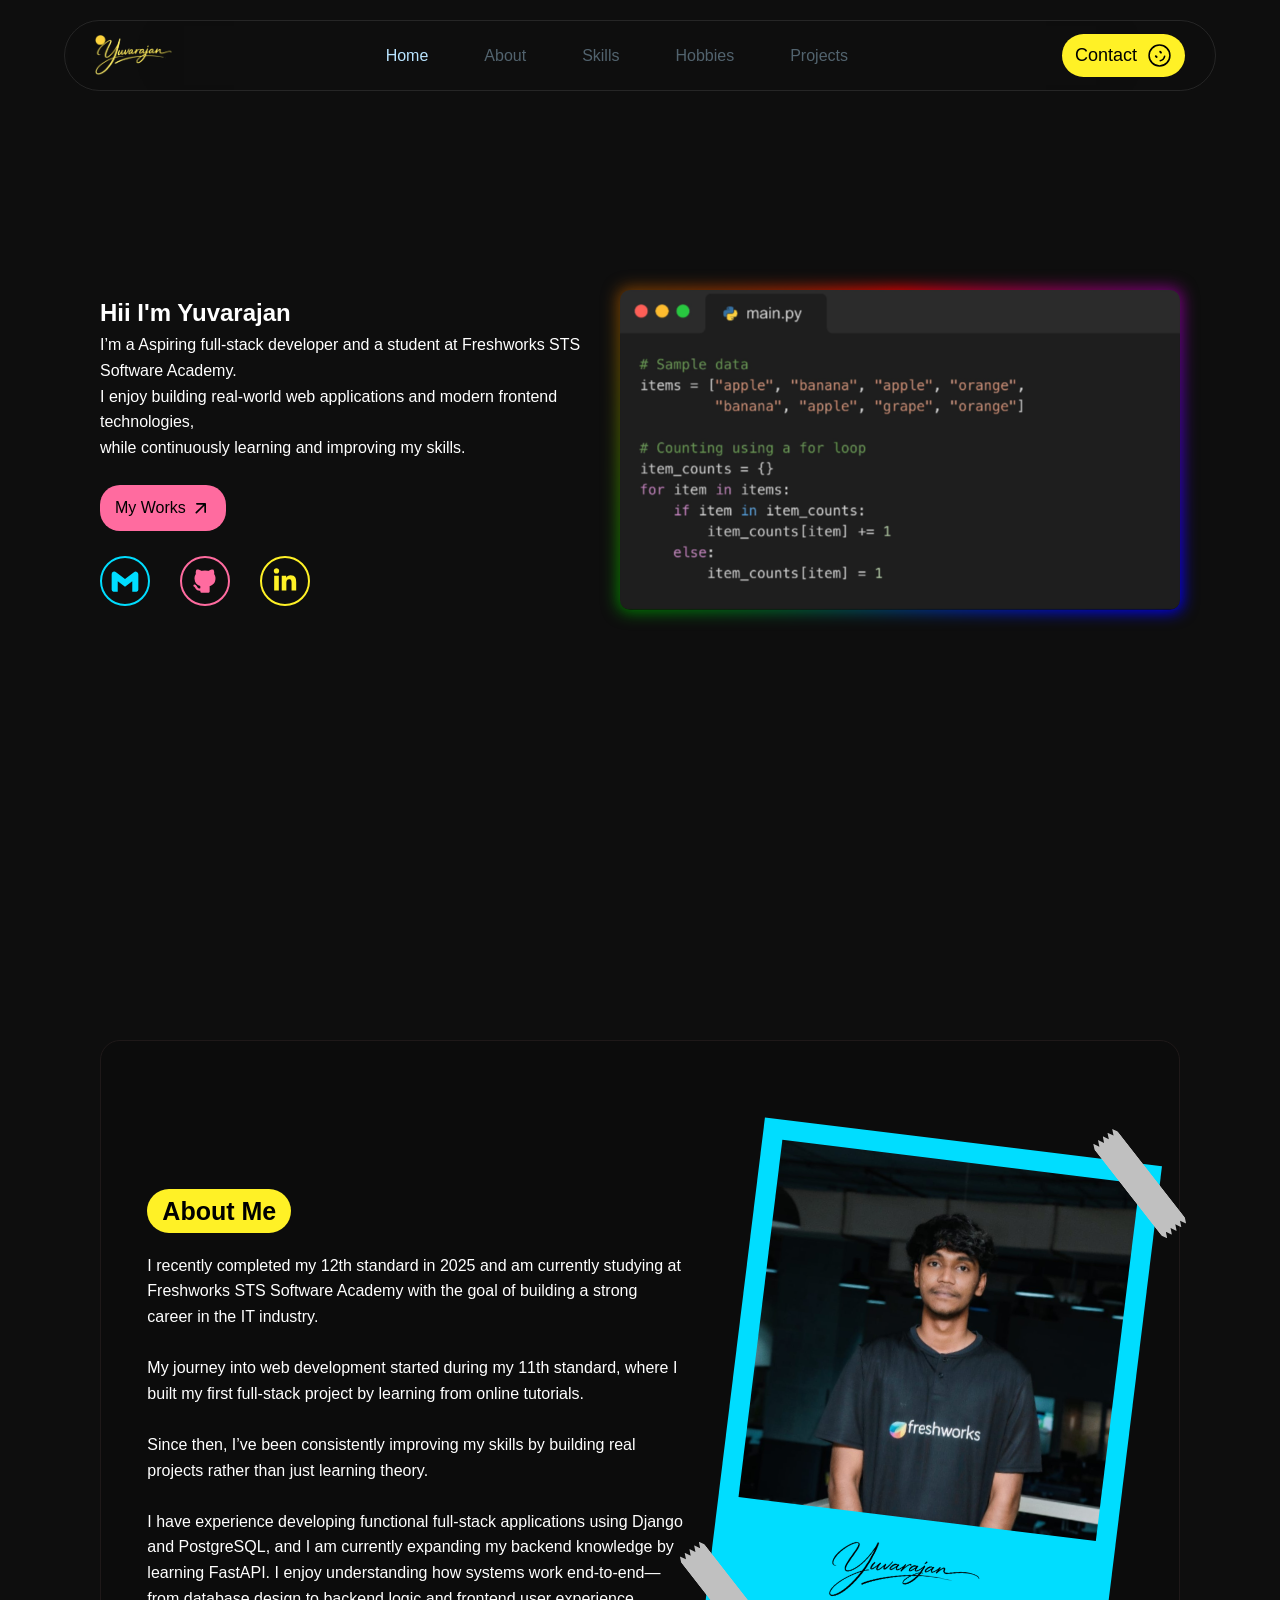
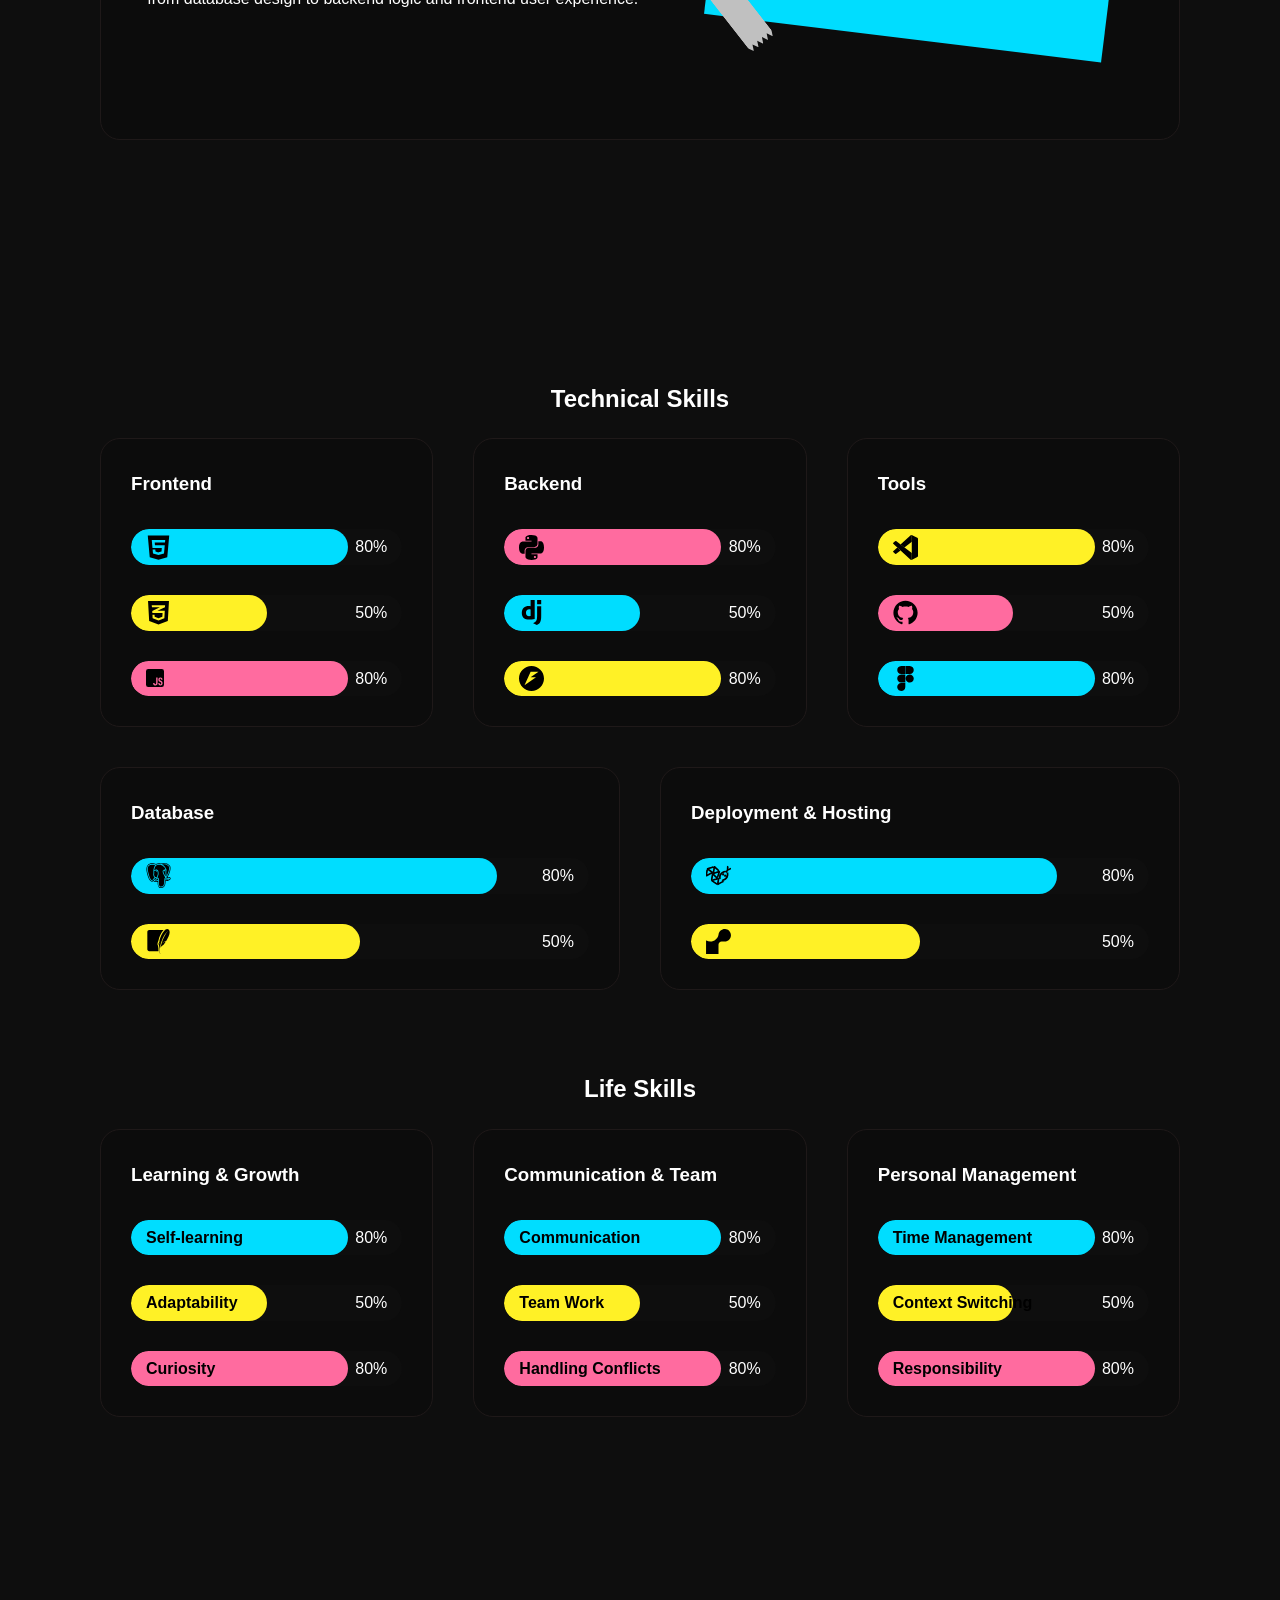
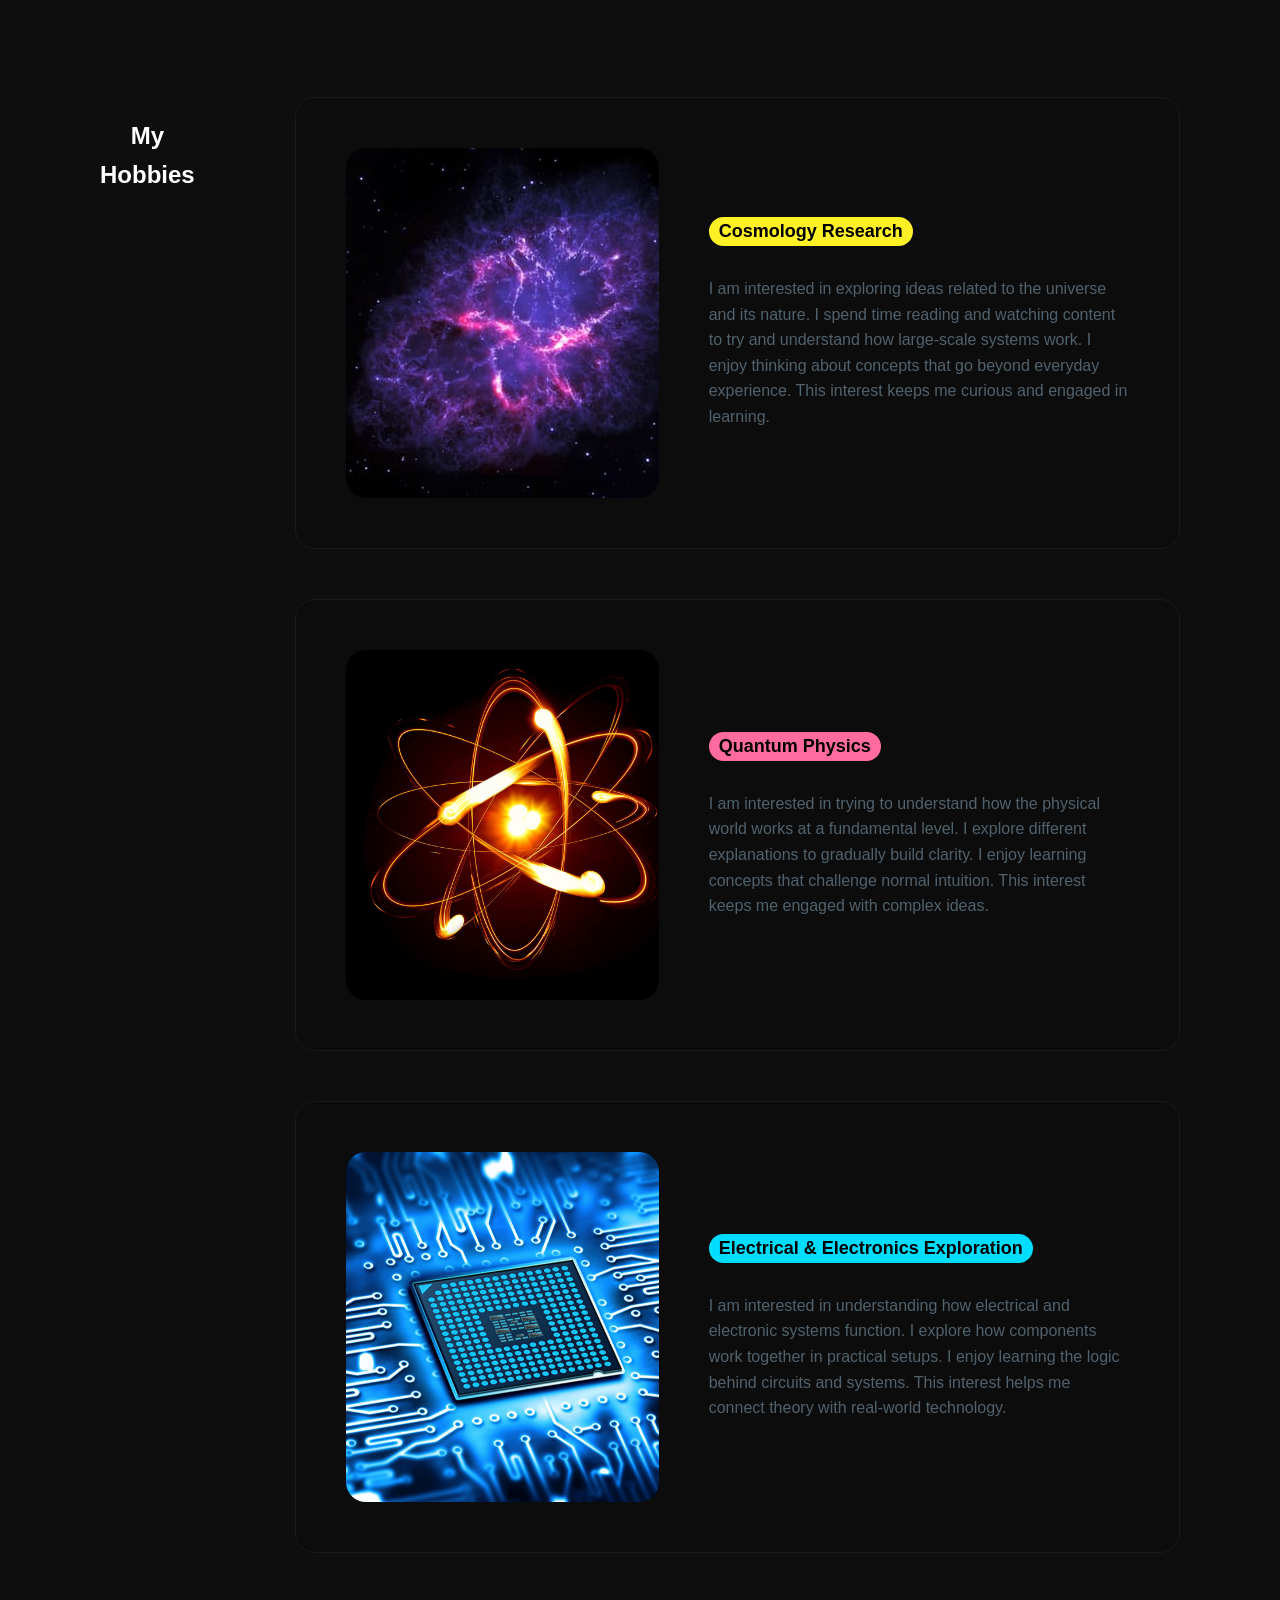
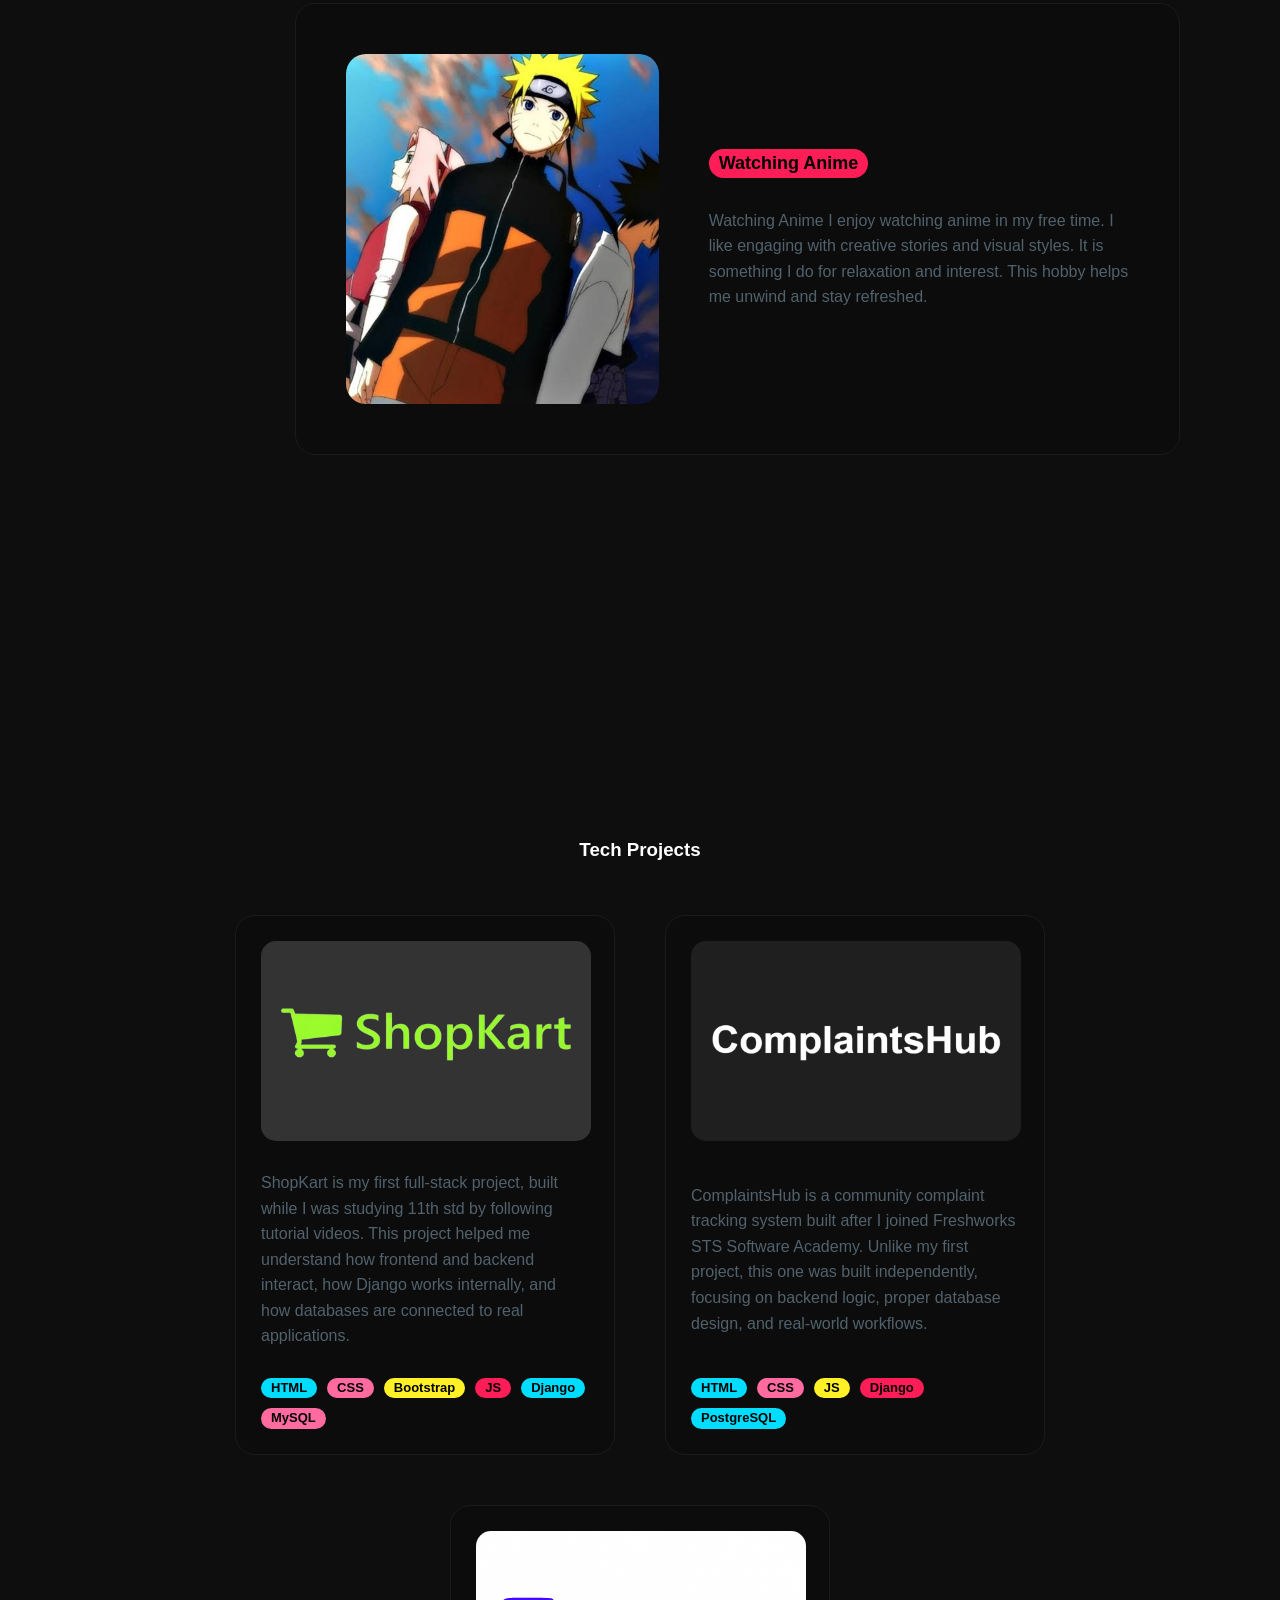
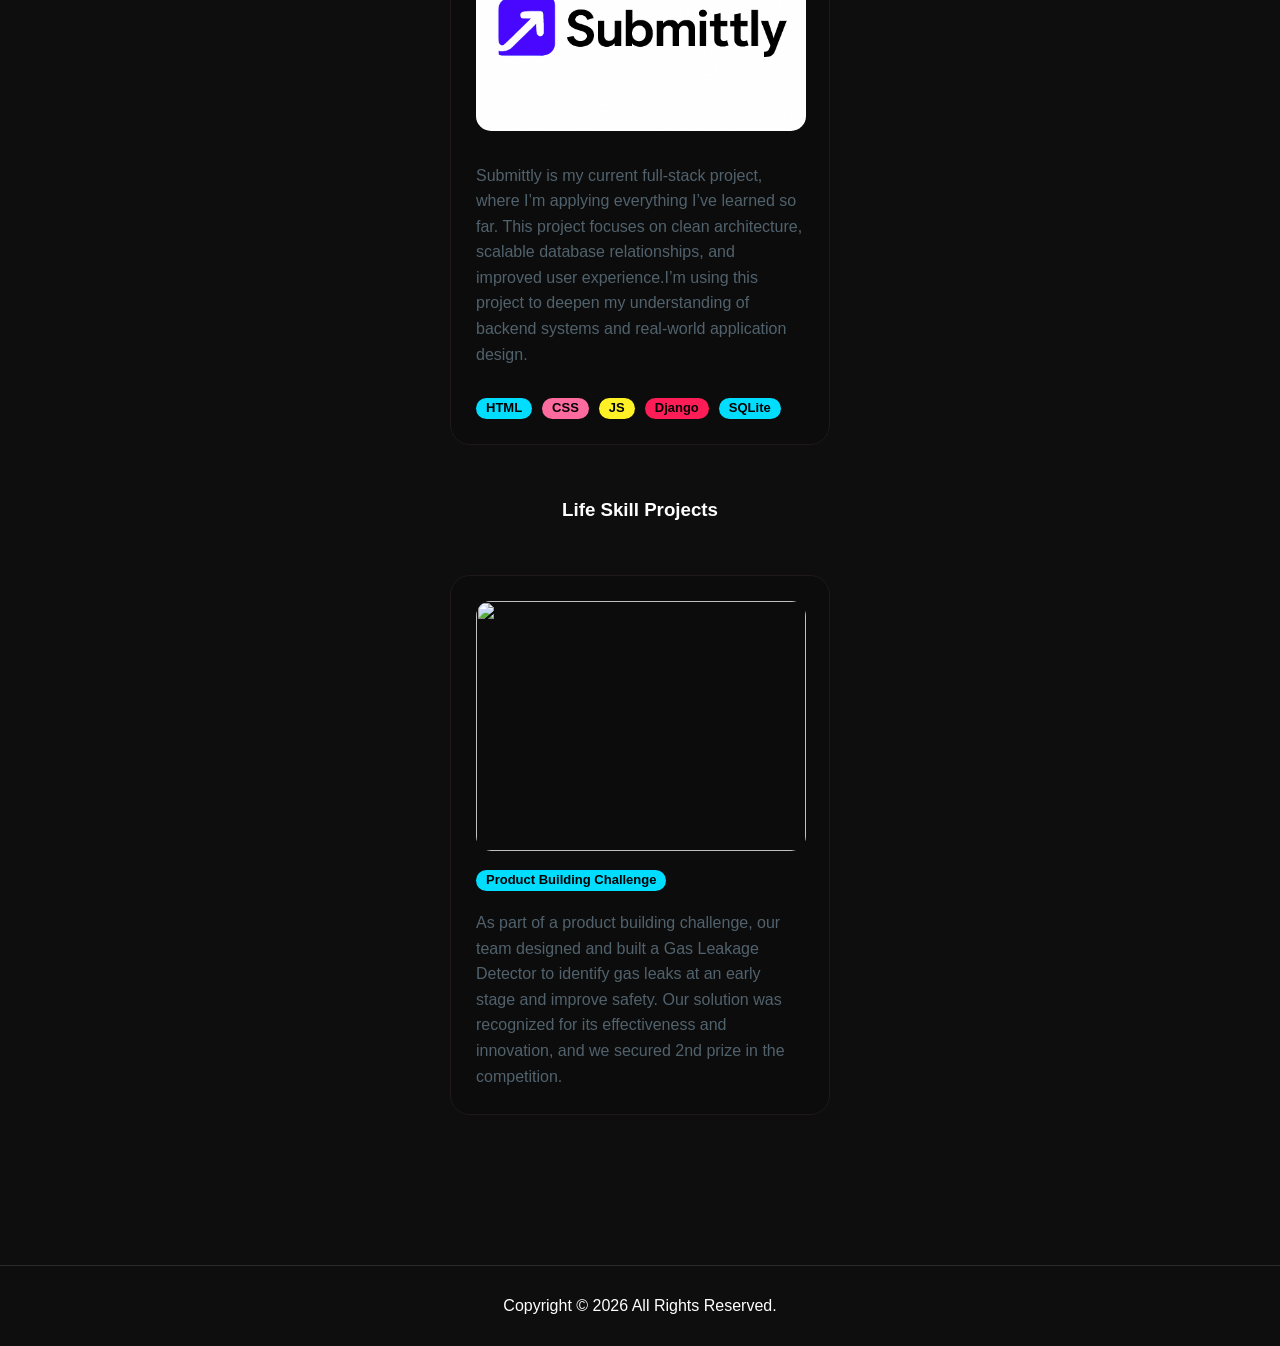
==== commit caaf00cf: "Hobbies Added" ====
--- a/index.html
+++ b/index.html
@@ -14,8 +14,8 @@
                 <a href="#home" class="nav-link home active"><li>Home</li></a>
                 <a href="#about" class="nav-link about"><li>About</li></a>
                 <a href="#skills" class="nav-link skills"><li>Skills</li></a>
+                <a href="#hobbies" class="nav-link hobbies"><li>Hobbies</li></a>
                 <a href="#projects" class="nav-link projects"><li>Projects</li></a>
-                <a href="#hobbies" class="nav-link hobbies"><li>Hobbies</li></a>
             </ul>
             <a href="" class="nav-link contact">
                 <p>Contact</p>
@@ -28,12 +28,30 @@
         <section class="hero-section section" id="home">
             <div class="hero-div">
                 <div class="hero-content-div">
-                    <h1>Hii I'm Yuvarajan</h1>
-                    <p>I’m a Aspiring full-stack developer and a student at Freshworks STS Software Academy. <br> I enjoy building real-world web applications and modern frontend technologies, <br> while continuously learning and improving my skills.</p>
+                    <div class="intro-div">
+                        <h1>Hii I'm Yuvarajan</h1>
+                        <p>I’m a Aspiring full-stack developer and a student at Freshworks STS Software Academy. <br> I enjoy building real-world web applications and modern frontend technologies, <br> while continuously learning and improving my skills.</p>
+                    </div>
+                    <div class="action-btn-div">
+                        <a href="#projects" class="mywork-btn">
+                            My Works
+                            <svg xmlns="http://www.w3.org/2000/svg" width="20" height="20" viewBox="0 0 24 24"><!-- Icon from Google Material Icons by Material Design Authors - https://github.com/material-icons/material-icons/blob/master/LICENSE --><path fill="currentColor" d="M6 7c0 .55.45 1 1 1h7.59l-8.88 8.88a.996.996 0 1 0 1.41 1.41L16 9.41V17c0 .55.45 1 1 1s1-.45 1-1V7c0-.55-.45-1-1-1H7c-.55 0-1 .45-1 1"/></svg>
+                        </a>
+                    </div>
+                    <div class="contact-div">
+                        <div class="email">
+                            <svg xmlns="http://www.w3.org/2000/svg" width="32" height="32" viewBox="0 0 24 24"><!-- Icon from BoxIcons by Atisa - https://creativecommons.org/licenses/by/4.0/ --><path d="M18.73 5.41l-1.28 1L12 10.46L6.55 6.37l-1.28-1A2 2 0 0 0 2 7.05v11.59A1.36 1.36 0 0 0 3.36 20h3.19v-7.72L12 16.37l5.45-4.09V20h3.19A1.36 1.36 0 0 0 22 18.64V7.05a2 2 0 0 0-3.27-1.64z" fill="currentColor"/></svg>
+                        </div>          
+                        <div class="github">
+                            <svg xmlns="http://www.w3.org/2000/svg" width="32" height="28" viewBox="0 0 24 24"><!-- Icon from Tabler Icons by Paweł Kuna - https://github.com/tabler/tabler-icons/blob/master/LICENSE --><path fill="currentColor" d="M5.315 2.1c.791-.113 1.9.145 3.333.966l.272.161l.16.1l.397-.083a13.3 13.3 0 0 1 4.59-.08l.456.08l.396.083l.161-.1c1.385-.84 2.487-1.17 3.322-1.148l.164.008l.147.017l.076.014l.05.011l.144.047a1 1 0 0 1 .53.514a5.2 5.2 0 0 1 .397 2.91l-.047.267l-.046.196l.123.163c.574.795.93 1.728 1.03 2.707l.023.295L21 9.5c0 3.855-1.659 5.883-4.644 6.68l-.245.061l-.132.029l.014.161l.008.157l.004.365l-.002.213L16 21a1 1 0 0 1-.883.993L15 22H9a1 1 0 0 1-.993-.883L8 21v-.734c-1.818.26-3.03-.424-4.11-1.878l-.535-.766c-.28-.396-.455-.579-.589-.644l-.048-.019a1 1 0 0 1 .564-1.918c.642.188 1.074.568 1.57 1.239l.538.769c.76 1.079 1.36 1.459 2.609 1.191L8 17.562l-.018-.168a5 5 0 0 1-.021-.824l.017-.185l.019-.12l-.108-.024c-2.976-.71-4.703-2.573-4.875-6.139l-.01-.31L3 9.5a5.6 5.6 0 0 1 .908-3.051l.152-.222l.122-.163l-.045-.196a5.2 5.2 0 0 1 .145-2.642l.1-.282l.106-.253a1 1 0 0 1 .529-.514l.144-.047z"/></svg>
+                        </div>          
+                        <div class="linkedin">
+                            <svg xmlns="http://www.w3.org/2000/svg" width="32" height="32" viewBox="0 0 640 640"><!-- Icon from Font Awesome Brands by Dave Gandy - https://creativecommons.org/licenses/by/4.0/ --><path fill="currentColor" d="M196.3 512h-92.9V212.9h92.9zm-46.5-339.9c-29.7 0-53.8-24.6-53.8-54.3c0-14.3 5.7-27.9 15.8-38s23.8-15.8 38-15.8s27.9 5.7 38 15.8s15.8 23.8 15.8 38c0 29.7-24.1 54.3-53.8 54.3M543.9 512h-92.7V366.4c0-34.7-.7-79.2-48.3-79.2c-48.3 0-55.7 37.7-55.7 76.7V512h-92.8V212.9h89.1v40.8h1.3c12.4-23.5 42.7-48.3 87.9-48.3c94 0 111.3 61.9 111.3 142.3V512z"/></svg>
+                        </div>          
+                    </div>
                 </div>
                 <div class="hero-image-div">
-                    <img src="./images/portfolio-image.jpg" alt="">
-                    <img src="./images/navbar-image.png" alt="" style="width: 100px; height: 50px; text-align: center; mix-blend-mode: difference;">
+                    <img src="./images/hero-image.png" alt="">
                 </div>
             </div>
         </section>
@@ -58,7 +76,7 @@
                 <h2 class="section-title">Technical Skills</h2>
                 <div class="technical-skills-div">
                     <div class="frontend-skills-card skills-card">
-                            <h4>Frontend</h4>
+                            <h3>Frontend</h3>
                         <div class="skill html">
                             <div class="bar" style="--level:80%; --bar-color: var(--solid-blue);">
                                 <div class="skill-header">
@@ -85,7 +103,7 @@
                         </div>
                     </div>
                     <div class="backend-skills-card skills-card">
-                        <h4>Backend</h4>
+                        <h3>Backend</h3>
                         <div class="skill python">
                             <div class="bar" style="--level:80%; --bar-color: var(--solid-pink);">
                                 <div class="skill-header">
@@ -112,7 +130,7 @@
                         </div>
                     </div>
                     <div class="tools-skills-card skills-card">
-                        <h4>Tools</h4>
+                        <h3>Tools</h3>
                         <div class="skill vscode">
                             <div class="bar" style="--level:80%; --bar-color: var(--yellow);">
                                 <div class="skill-header">
@@ -139,7 +157,7 @@
                         </div>
                     </div>
                     <div class="database-skills-card skills-card">
-                        <h4>Database</h4>
+                        <h3>Database</h3>
                         <div class="skill postgresql">
                             <div class="bar" style="--level:80%; --bar-color: var(--solid-blue);">
                                 <div class="skill-header">
@@ -158,7 +176,7 @@
                         </div>
                     </div>
                     <div class="deploy-skills-card skills-card">
-                        <h4>Deployement & Hosting</h4>
+                        <h3>Deployment & Hosting</h3>
                         <div class="skill postgresql">
                             <div class="bar" style="--level:80%; --bar-color: var(--solid-blue);">
                                 <div class="skill-header">
@@ -183,7 +201,7 @@
                 <div class="life-skills-div">
                     <div class="life-skills-div">
                         <div class="learning-skills-card skills-card">
-                            <h4>Learning & Growth</h4>
+                            <h3>Learning & Growth</h3>
                             <div class="skill self-learning">
                                 <div class="bar" style="--level:80%; --bar-color: var(--solid-blue);">
                                     <div class="skill-header">
@@ -210,7 +228,7 @@
                             </div>
                         </div>
                         <div class="communication-skills-card skills-card">
-                            <h4>Communication & Team</h4>
+                            <h3>Communication & Team</h3>
                             <div class="skill communication">
                                 <div class="bar" style="--level:80%; --bar-color: var(--solid-blue);">
                                     <div class="skill-header">
@@ -237,7 +255,7 @@
                             </div>
                         </div>
                         <div class="personal-skills-card skills-card">
-                            <h4>Personal Management</h4>
+                            <h3>Personal Management</h3>
                             <div class="skill time-management">
                                 <div class="bar" style="--level:80%; --bar-color: var(--solid-blue);">
                                     <div class="skill-header">
@@ -257,12 +275,69 @@
                             <div class="skill handling-conflicts">
                                 <div class="bar" style="--level:80%; --bar-color: var(--solid-pink);">
                                     <div class="skill-header">
-                                        <span><b>Handling Conflicts</b></span>
-                                        <span class="skill-value" style="color: var(--light);">80%</span>
-                                    </div>
-                                </div>
-                            </div>
-                        </div>
+                                        <span><b>Responsibility</b></span>
+                                        <span class="skill-value" style="color: var(--light);">80%</span>
+                                    </div>
+                                </div>
+                            </div>
+                        </div>
+                    </div>
+                </div>
+            </div>
+        </section>
+        <section class="hobbies-section section" id="hobbies">
+            <div class="hobbies-div section-div">
+                <h2 class="section-title hobbies-title">My Hobbies</h2>
+                <div class="hobbies-cards-div">
+                    <div class="hobby-card cosmology">
+                        <div class="hobby-image-div">
+                            <img src="./images/cosmology.jpeg" alt="">
+                        </div>
+                        <div class="hobby-content">
+                            <h3 class="badge" style="--badge-color: var(--yellow); font-size: large;">Cosmology Research</h3>
+                            <p>I am interested in exploring ideas related to the universe and its nature.
+I spend time reading and watching content to try and understand how large-scale systems work.
+I enjoy thinking about concepts that go beyond everyday experience.
+This interest keeps me curious and engaged in learning.</p>
+                        </div>
+                    </div>
+                    <div class="hobby-card quantum">
+                            <div class="hobby-image-div">
+                                <img src="./images/quantum.jpg" alt="">
+                            </div>
+                            <div class="hobby-content">
+                                <h3 class="badge" style="--badge-color: var(--solid-pink); font-size: large;">Quantum Physics</h3>
+                                <p>I am interested in trying to understand how the physical world works at a fundamental level.
+I explore different explanations to gradually build clarity.
+I enjoy learning concepts that challenge normal intuition.
+This interest keeps me engaged with complex ideas.</p>
+                            </div>
+                    </div>
+                    <div class="hobby-card electronics">
+                            <div class="hobby-image-div">
+                                <img src="./images/electronics.png" alt="">
+                            </div>
+                            <div class="hobby-content">
+                                <h3 class="badge" style="--badge-color: var(--solid-blue); font-size: large;">Electrical & Electronics Exploration</h3>
+                                <p>I am interested in understanding how electrical and electronic systems function.
+I explore how components work together in practical setups.
+I enjoy learning the logic behind circuits and systems.
+This interest helps me connect theory with real-world technology.</p>
+                            </div>
+                    </div>
+                    <div class="hobby-card anime">
+                            <div class="hobby-image-div">
+                                <img src="./images/anime.jpeg" alt="">
+                            </div>
+                            <div class="hobby-content">
+                                <h3 class="badge" style="--badge-color: var(--solid-red); font-size: large;">Watching Anime</h3>
+                                <p>Watching Anime
+
+I enjoy watching anime in my free time.
+I like engaging with creative stories and visual styles.
+It is something I do for relaxation and interest.
+This hobby helps me unwind and stay refreshed.</p>
+                            </div>
                     </div>
                 </div>
             </div>
@@ -330,52 +405,12 @@
                 </div>
             </div>
         </sectiion>
-        <section class="hobbies-section section" id="hobbies">
-            <div class="hobbies-div section-div">
-                <h2 class="section-title hobbies-title">My Hobbies</h2>
-                <div class="hobbies-cards-div">
-                    <div class="hobby-card cosmology">
-                        <div class="hobby-image-div">
-                            <img src="./images/cosmology.jpeg" alt="">
-                        </div>
-                        <div class="hobby-content">
-                            <p>Lorem ipsum dolor sit amet consectetur adipisicing elit. Harum ad quod nisi odio perspiciatis quaerat assumenda maxime libero corporis aut pariatur, veniam debitis quidem quia quisquam enim similique commodi sit.
-                                In, doloremque voluptates ab, eius blanditiis earum id exercitationem vel ea quibusdam ut iste sequi, nesciunt reprehenderit fugit veniam quisquam sunt ullam accusamus voluptatibus voluptatum aspernatur. Dolore excepturi in iure.
-                                Vero quo exercitationem numquam cum rerum velit, eaque soluta magni fugiat ipsum, molestiae necessitatibus maiores. Id sint iure eaque distinctio placeat debitis praesentium vero hic unde dolores omnis, sapiente facilis.
-                                Culpa et velit non nobis pariatur qui in omnis saepe ipsa quia nemo iste, neque assumenda repellat eum delectus impedit sit necessitatibus consequuntur illum enim. Obcaecati eligendi minus assumenda consequuntur?
-                                Laboriosam quae beatae tenetur doloribus placeat animi ab magnam alias minus odio. Distinctio odio maxime, non ratione nihil doloremque maiores eaque ipsum inventore neque nulla ipsa rem dolores expedita dolorem.</p>
-                            </div>
-                    </div>
-                    <div class="hobby-card eee">
-                            <div class="hobby-image-div">
-                                <img src="./images/cosmology.jpeg" alt="">
-                            </div>
-                            <div class="hobby-content">
-                                <p>Lorem ipsum dolor sit amet consectetur adipisicing elit. Harum ad quod nisi odio perspiciatis quaerat assumenda maxime libero corporis aut pariatur, veniam debitis quidem quia quisquam enim similique commodi sit.
-                                In, doloremque voluptates ab, eius blanditiis earum id exercitationem vel ea quibusdam ut iste sequi, nesciunt reprehenderit fugit veniam quisquam sunt ullam accusamus voluptatibus voluptatum aspernatur. Dolore excepturi in iure.
-                                Vero quo exercitationem numquam cum rerum velit, eaque soluta magni fugiat ipsum, molestiae necessitatibus maiores. Id sint iure eaque distinctio placeat debitis praesentium vero hic unde dolores omnis, sapiente facilis.
-                                Culpa et velit non nobis pariatur qui in omnis saepe ipsa quia nemo iste, neque assumenda repellat eum delectus impedit sit necessitatibus consequuntur illum enim. Obcaecati eligendi minus assumenda consequuntur?
-                                Laboriosam quae beatae tenetur doloribus placeat animi ab magnam alias minus odio. Distinctio odio maxime, non ratione nihil doloremque maiores eaque ipsum inventore neque nulla ipsa rem dolores expedita dolorem.</p>
-                            </div>
-                    </div>
-                    <div class="hobby-card tech">
-                            <div class="hobby-image-div">
-                                <img src="./images/cosmology.jpeg" alt="">
-                            </div>
-                            <div class="hobby-content">
-                                <p>Lorem ipsum dolor sit amet consectetur adipisicing elit. Harum ad quod nisi odio perspiciatis quaerat assumenda maxime libero corporis aut pariatur, veniam debitis quidem quia quisquam enim similique commodi sit.
-                                In, doloremque voluptates ab, eius blanditiis earum id exercitationem vel ea quibusdam ut iste sequi, nesciunt reprehenderit fugit veniam quisquam sunt ullam accusamus voluptatibus voluptatum aspernatur. Dolore excepturi in iure.
-                                Vero quo exercitationem numquam cum rerum velit, eaque soluta magni fugiat ipsum, molestiae necessitatibus maiores. Id sint iure eaque distinctio placeat debitis praesentium vero hic unde dolores omnis, sapiente facilis.
-                                Culpa et velit non nobis pariatur qui in omnis saepe ipsa quia nemo iste, neque assumenda repellat eum delectus impedit sit necessitatibus consequuntur illum enim. Obcaecati eligendi minus assumenda consequuntur?
-                                Laboriosam quae beatae tenetur doloribus placeat animi ab magnam alias minus odio. Distinctio odio maxime, non ratione nihil doloremque maiores eaque ipsum inventore neque nulla ipsa rem dolores expedita dolorem.</p>
-                            </div>
-                    </div>
-                </div>
-            </div>
-        </section>
+        
     </main>
     <footer class="footer">
-
+        <div class="bottom">
+            <p>Copyright &copy; 2026 All Rights Reserved.</p>
+        </div>
     </footer>
 </body>
 </html>
--- a/style.css
+++ b/style.css
@@ -15,7 +15,7 @@
     --light: white;
     --light-blue: #b9e4ff;
     --muted: #b9e4ff66;
-    --deep-dark: #0c080f;
+    --deep-dark: #0c0c0c;
     --faded-dark: rgb(15, 11, 20);
 
     /* Solid Colors */
@@ -173,14 +173,77 @@
     width: 100%;
     height: fit-content;
 }
-.hero-image-div,
+.hero-content-div{
+    display: flex;
+    flex-direction: column;
+    gap: 25px;
+}
+.mywork-btn{
+    display: inline-flex;
+    align-items: center;
+    gap: 5px;
+    padding: 10px 15px;
+    border-radius: 20px;
+    color: var(--black);
+    background-color: var(--solid-pink);
+}
+.contact-div{
+    display: flex;
+    align-items: center;
+    gap: 30px;
+}
+.contact-div div{
+    display: flex;
+    justify-content: center;
+    align-items: center;
+    color: var(--solid-blue);
+    border-radius: 50%;
+    height: 50px;
+    width: 50px;
+    cursor: var(--pointer);
+}
+.contact-div .email{
+    border: 2px solid var(--solid-blue);
+    color: var(--solid-blue);
+}
+.contact-div .github{
+    border: 2px solid var(--solid-pink);
+    color: var(--solid-pink);
+}
+.contact-div .linkedin{
+    border: 2px solid var(--yellow);
+    color: var(--yellow);
+}
+.hero-image-div{
+    width: 560px;
+    height: 320px;
+    position: relative;
+}
+.hero-image-div img{
+    height: inherit;
+    width: inherit;
+    border-radius: 10px;
+    object-fit: cover;
+    object-position: center;
+}
+.hero-image-div::before{
+    content: "";
+    position: absolute;
+    height: 100%;
+    width: 100%;
+    inset: -2px;
+    border-radius: 10px;
+    padding: 2px;
+    background: conic-gradient(red,blue,green,red);
+    filter: blur(8px);
+    z-index: -1;
+}
 .about-image-div{
     height: 500px;
     width: 400px;
     background-color: var(--solid-blue);
     transform: rotate(7deg);
 }
-.hero-image-div img,
 .about-image-div img{
     margin: 20px;
     object-fit: cover;
@@ -197,7 +260,7 @@
     display: flex;
     align-items: center;
     justify-content: space-evenly;
-    backdrop-filter: blur(100px);
+    background-color: var(--deep-dark);
     height: 100%;
     width: 100%;
     border: 1px solid rgb(31, 25, 25);
@@ -424,8 +487,11 @@
 .hobby-card.cosmology{
     top: 180px;
 }
-.hobby-card.eee{
+.hobby-card.quantum{
     top: 220px;
+}
+.hobby-card.electronics{
+    top: 260px;
 }
 .hobby-image-div{
     border-radius: 20px;
@@ -443,4 +509,26 @@
 .hobby-content{
     color: var(--muted);
     width: 60%;
+    display: flex;
+    flex-direction: column;
+    gap: 30px;
+}
+
+/* .footer{
+    width: 100%;
+    height: 400px;
+    background-color: var(--deep-dark);
+    color: var(--muted);
+}
+.top{
+    padding: 30px;
+    height: 320px;
+} */
+.bottom{
+    height: 80px;
+    text-align: center;
+    border-top: 1px solid rgb(41, 41, 41);
+}
+.bottom>p{
+    line-height: 80px;
 }
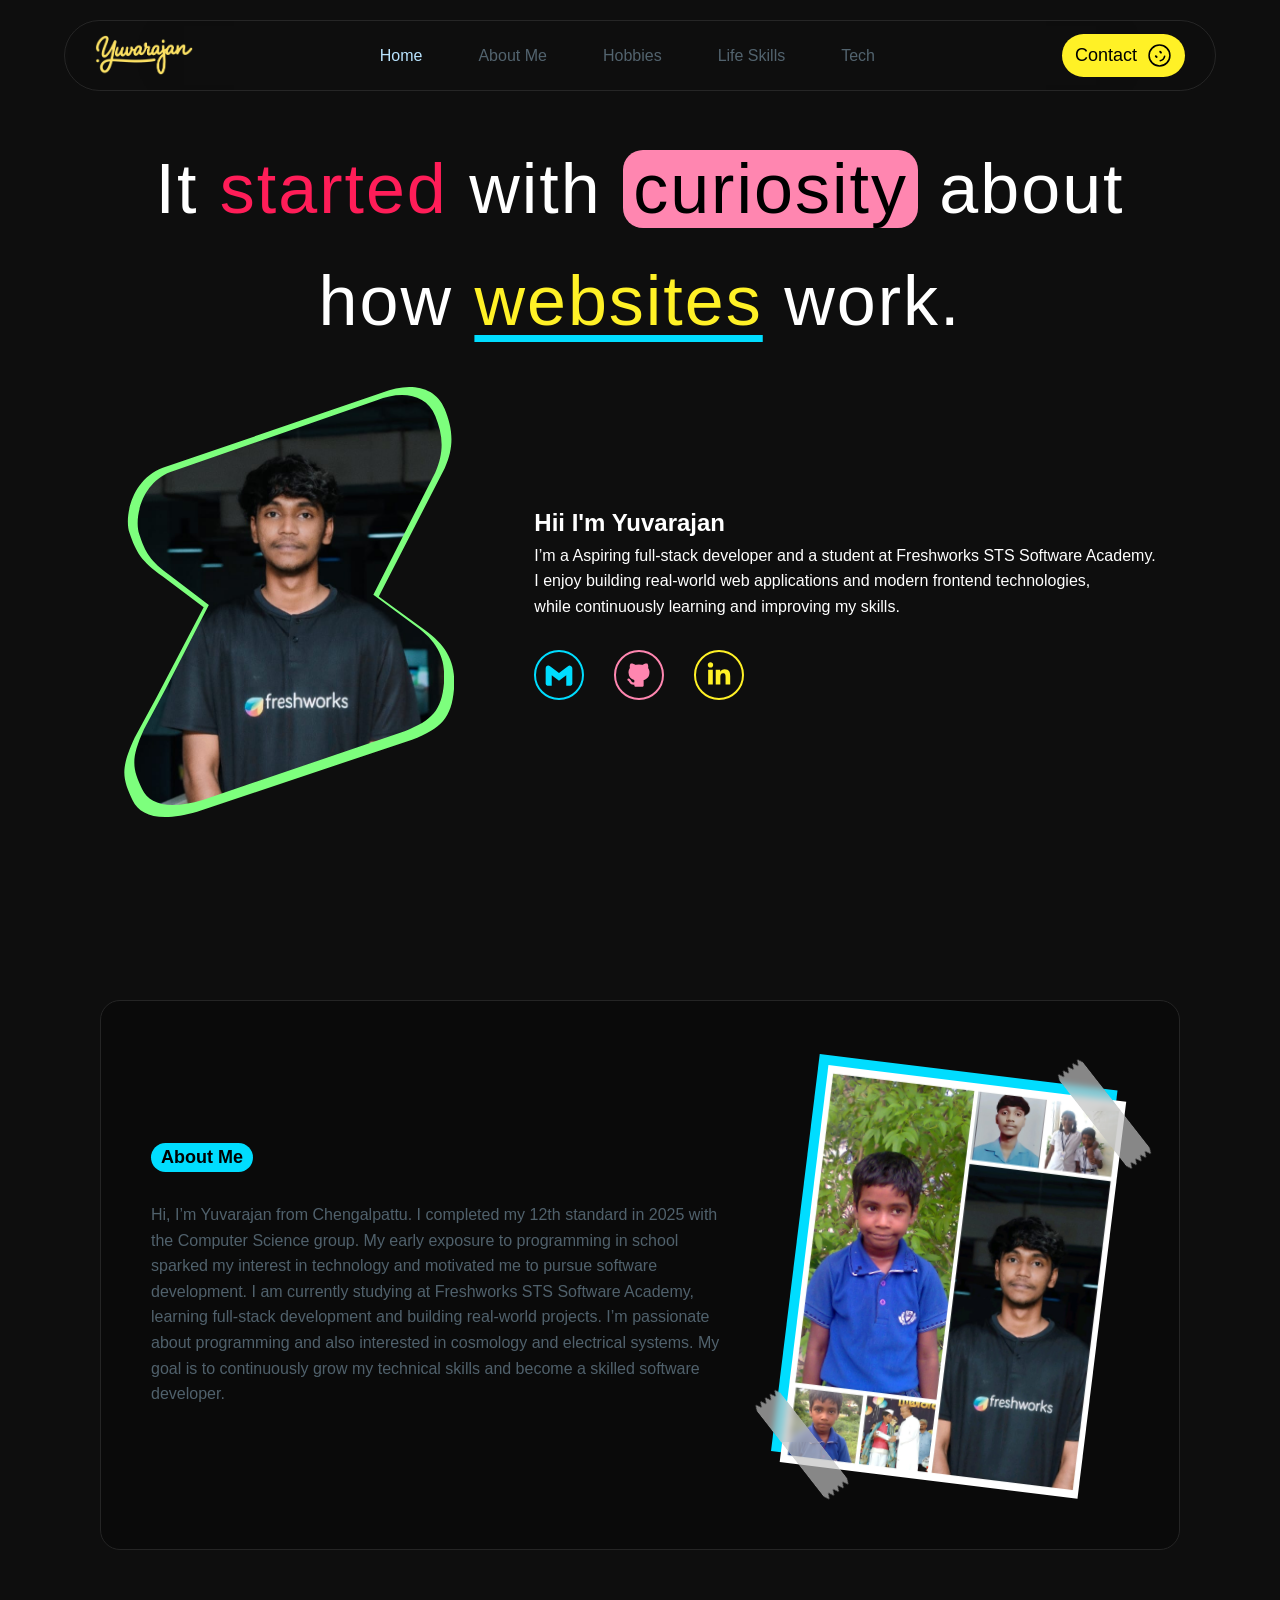
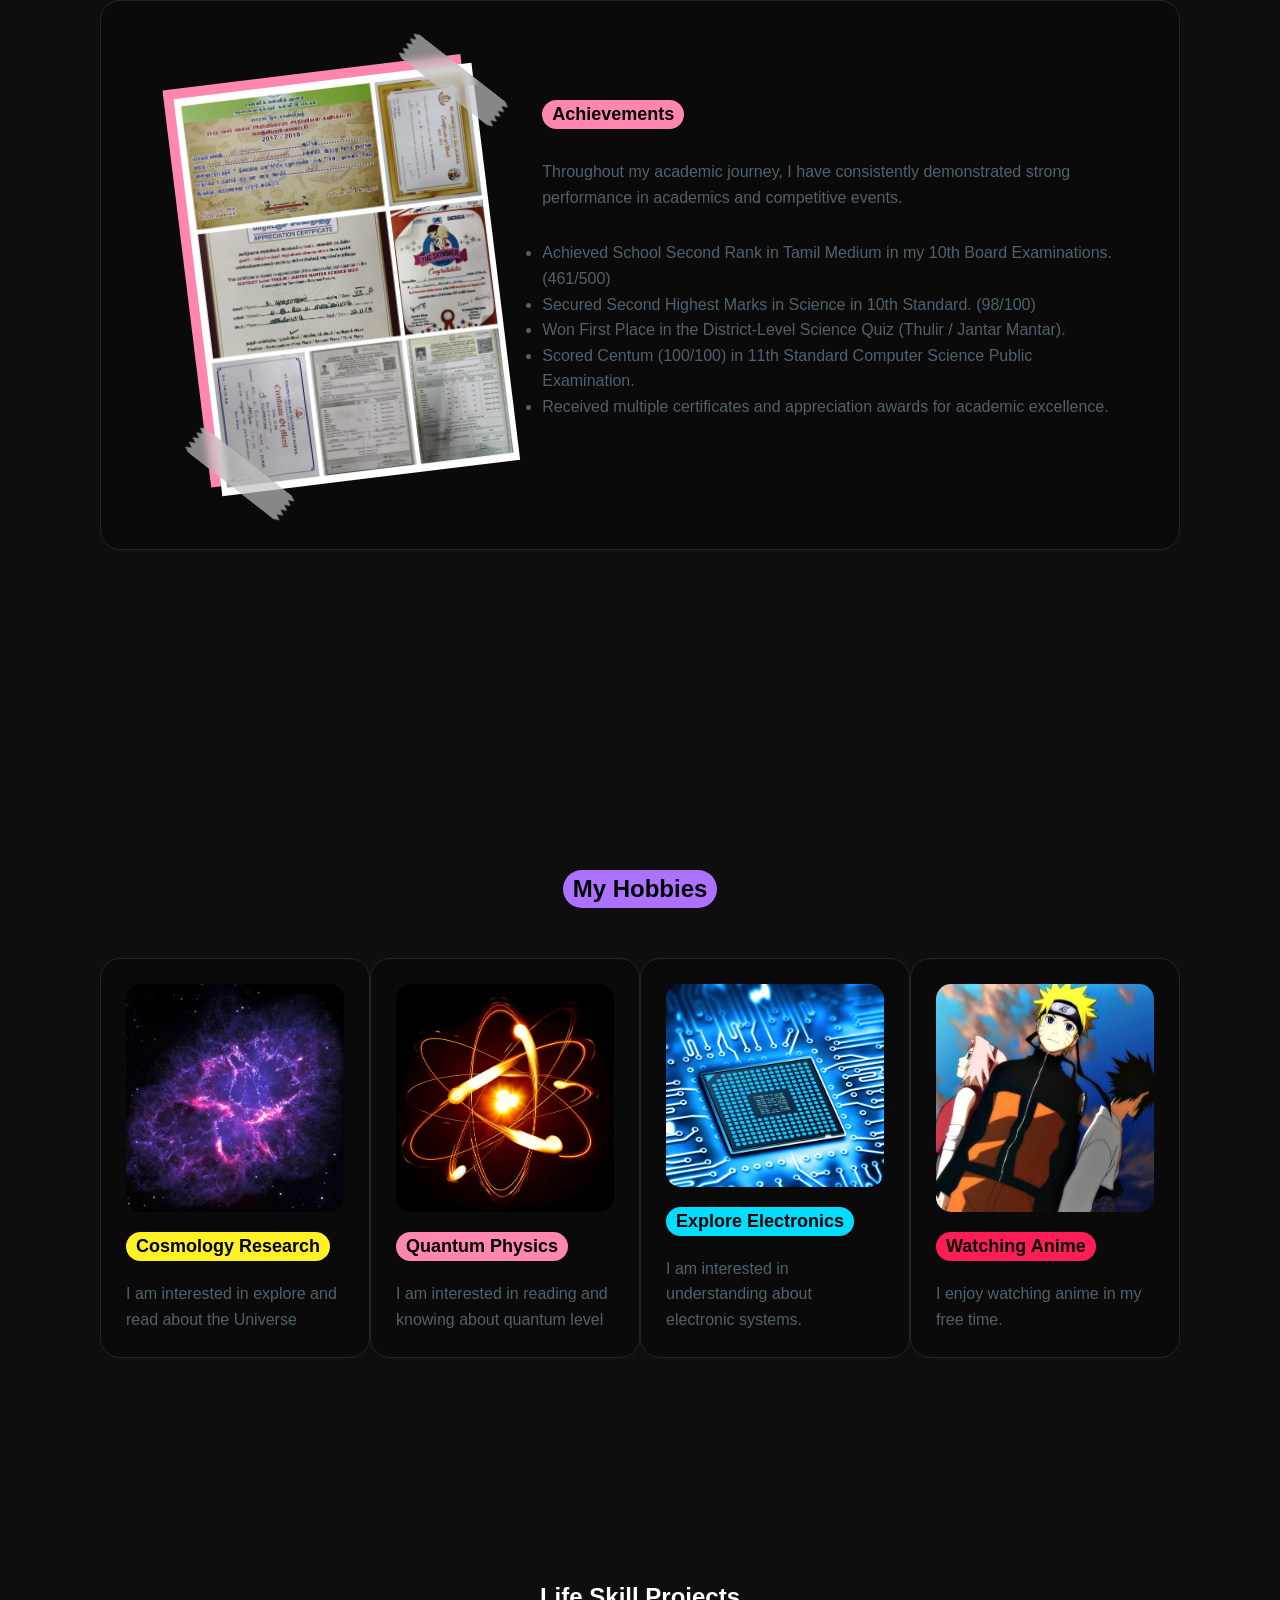
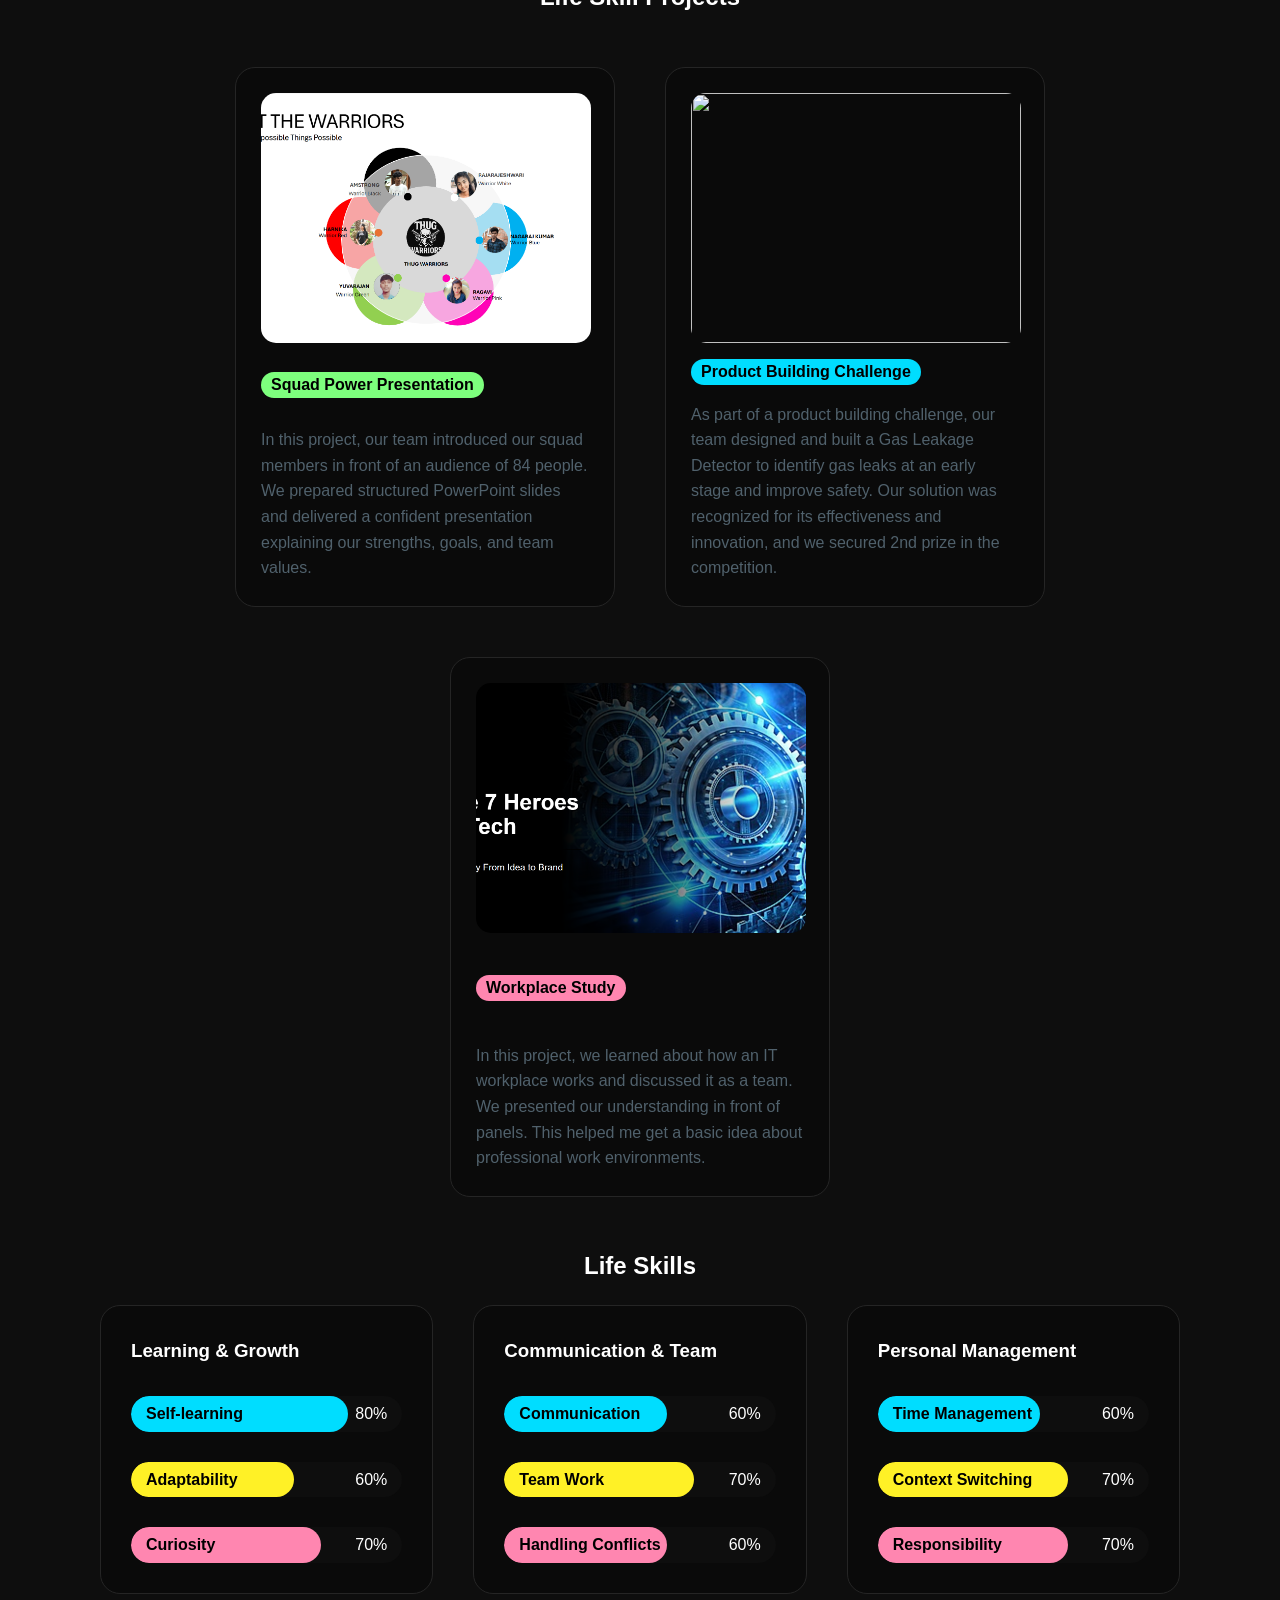
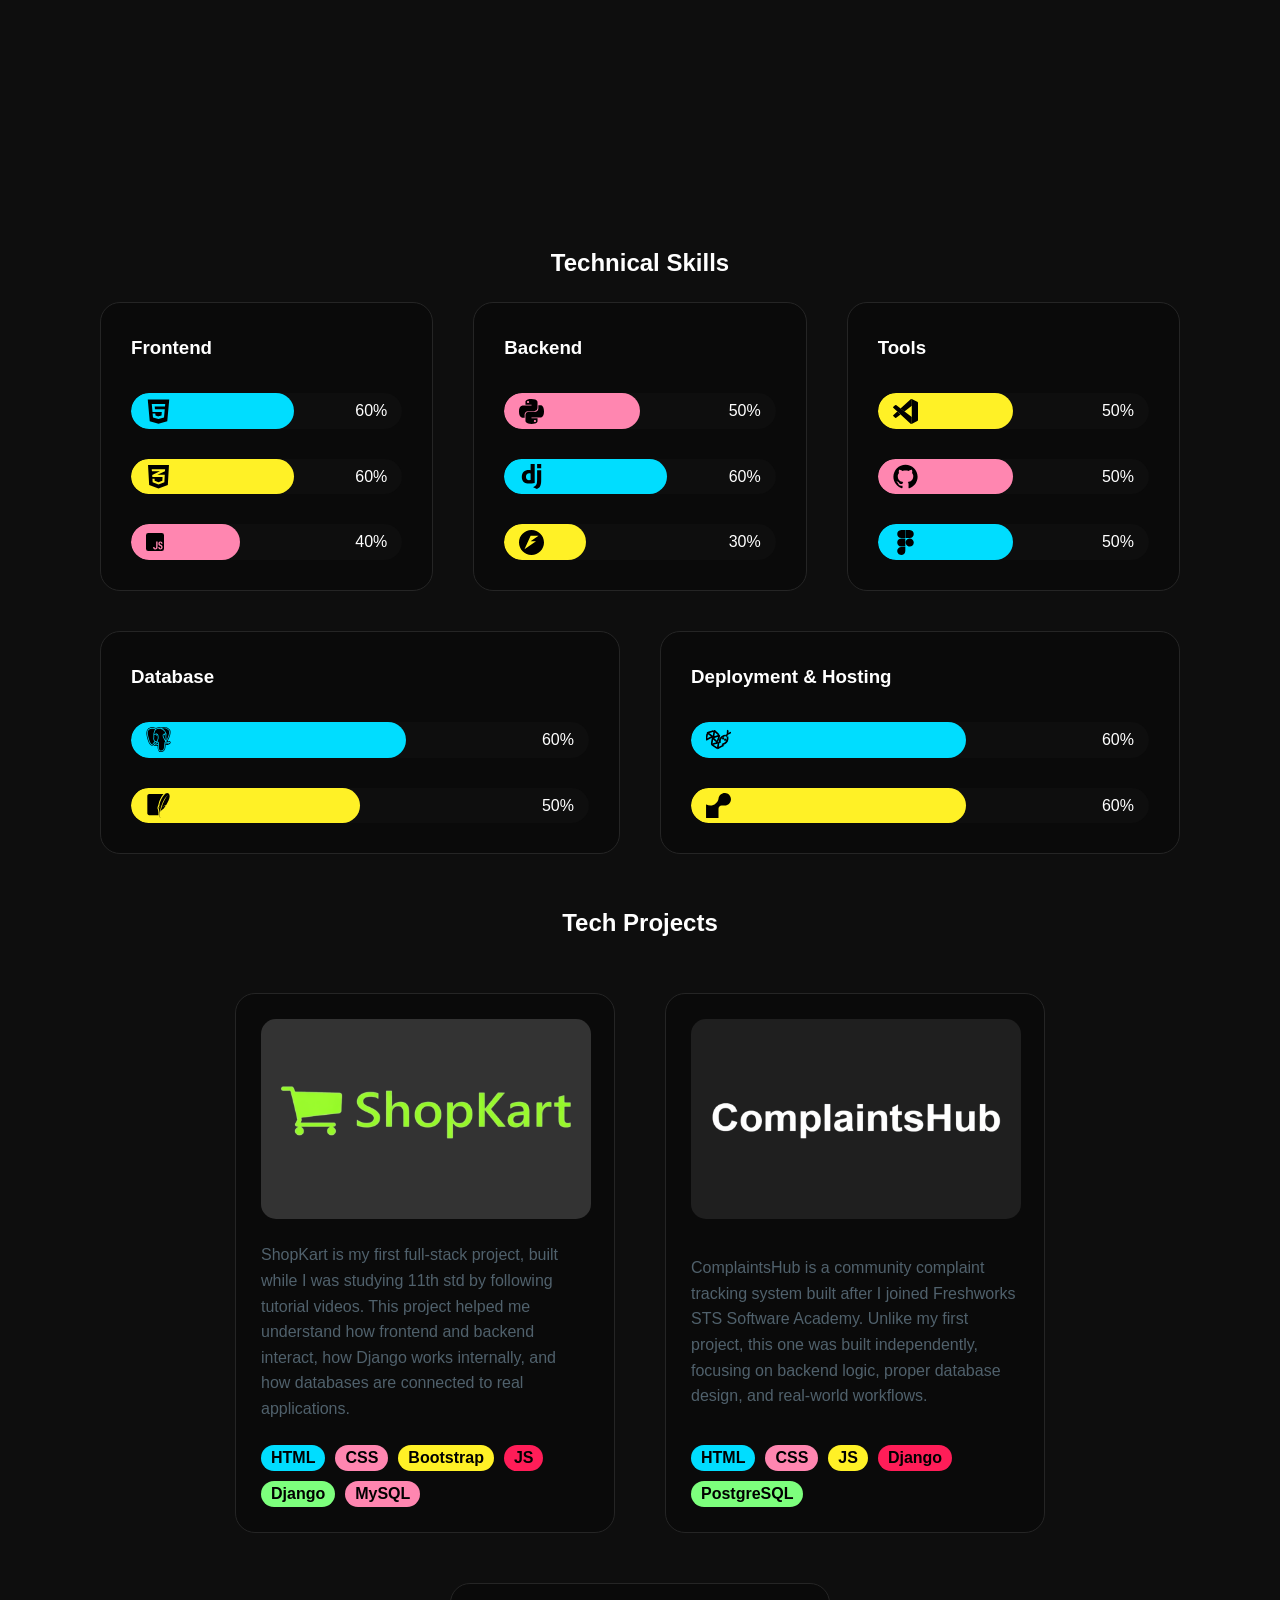
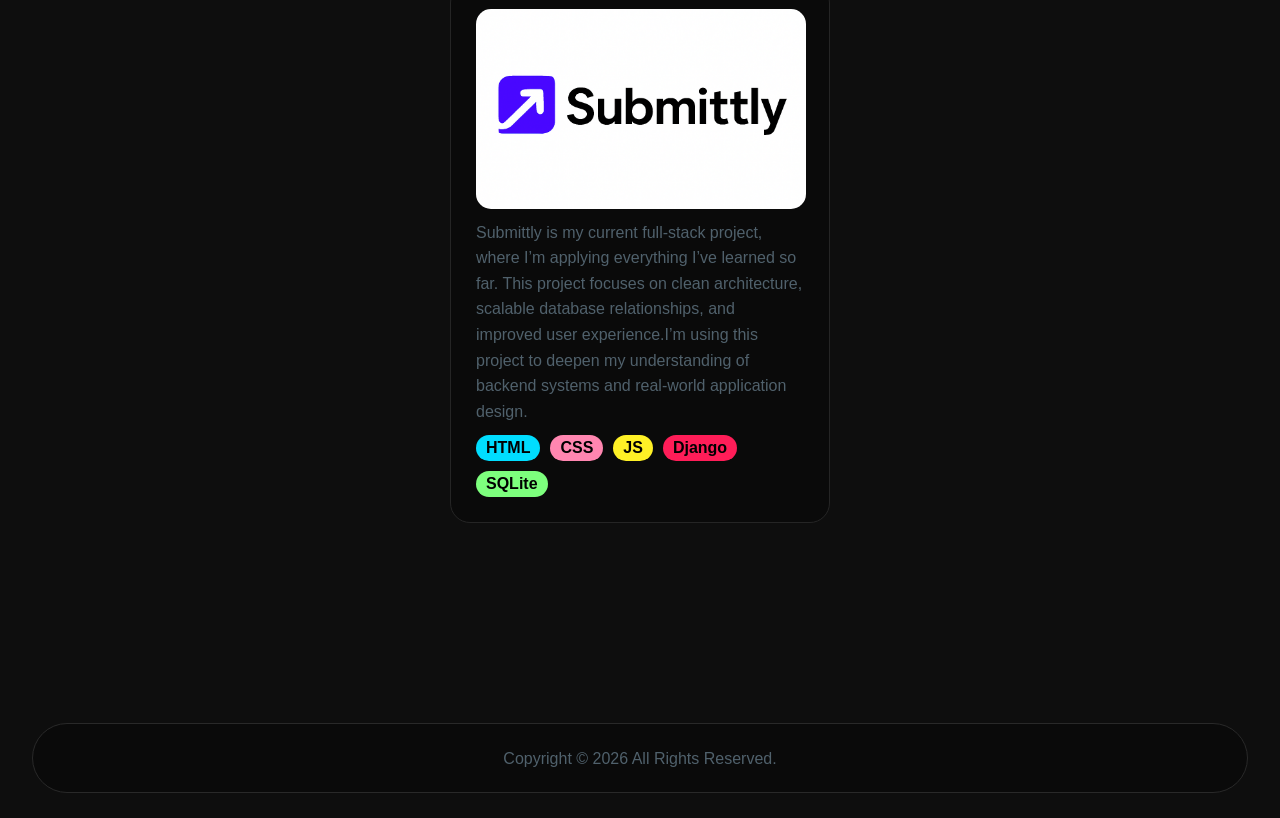
==== commit 9163e52c: "Modified Layout" ====
--- a/index.html
+++ b/index.html
@@ -3,197 +3,248 @@
 <head>
     <meta charset="UTF-8">
     <meta name="viewport" content="width=device-width, initial-scale=1.0">
-    <link rel="stylesheet" href="./style.css">
+    <link rel="stylesheet" href="./assets/style.css">
     <title>Document</title>
 </head>
 <body>
     <header class="header">
-        <nav class="navbar arrival-animation">
+        <nav class="navbar opening-animation">
             <img class="nav-image" src="./images/navbar-image.png" alt="">
             <ul class="nav-links">
                 <a href="#home" class="nav-link home active"><li>Home</li></a>
-                <a href="#about" class="nav-link about"><li>About</li></a>
-                <a href="#skills" class="nav-link skills"><li>Skills</li></a>
+                <a href="#about-me" class="nav-link about-me"><li>About Me</li></a>
                 <a href="#hobbies" class="nav-link hobbies"><li>Hobbies</li></a>
-                <a href="#projects" class="nav-link projects"><li>Projects</li></a>
+                <a href="#skills" class="nav-link skills"><li>Life Skills</li></a>
+                <a href="#projects" class="nav-link projects"><li>Tech</li></a>
             </ul>
             <a href="" class="nav-link contact">
                 <p>Contact</p>
                 <svg xmlns="http://www.w3.org/2000/svg" width="25" height="25" viewBox="0 0 24 24"><!-- Icon from Solar by 480 Design - https://creativecommons.org/licenses/by/4.0/ --><g fill="none"><circle cx="12" cy="12" r="10" stroke="currentColor" stroke-width="1.5"/><path stroke="currentColor" stroke-linecap="round" stroke-width="1.5" d="M9 16c.85.63 1.885 1 3 1s2.15-.37 3-1"/><path fill="currentColor" d="M16 10.5c0 .828-.448 1.5-1 1.5s-1-.672-1-1.5s.448-1.5 1-1.5s1 .672 1 1.5"/><ellipse cx="9" cy="10.5" fill="currentColor" rx="1" ry="1.5"/></g></svg>
             </a>
+            <!-- <div class="modal-backdrop">
+                <div class="modal">
+                    <div class="modal-head"></div>
+                    <div class="modal-body"></div>
+                </div>
+            </div> -->
         </nav>
     </header>
 
     <main>
-        <section class="hero-section section" id="home">
-            <div class="hero-div">
-                <div class="hero-content-div">
-                    <div class="intro-div">
-                        <h1>Hii I'm Yuvarajan</h1>
-                        <p>I’m a Aspiring full-stack developer and a student at Freshworks STS Software Academy. <br> I enjoy building real-world web applications and modern frontend technologies, <br> while continuously learning and improving my skills.</p>
+        <!-- <section class="hero-section section opening-animation" id="home">
+            <div class="hero-div opening-animation">
+                <div class="hero-content-div opening-animation">
+                    <div class="intro-div opening-animation">
+                        <h1 class="opening-animation">Hii I'm <span class="highlight">Yuvarajan</span></h1>
+                        <p class="opening-animation">I’m a Aspiring full-stack developer and a student at Freshworks STS Software Academy. <br> I enjoy building real-world web applications and modern frontend technologies, <br> while continuously learning and improving my skills.</p>
                     </div>
                     <div class="action-btn-div">
                         <a href="#projects" class="mywork-btn">
                             My Works
-                            <svg xmlns="http://www.w3.org/2000/svg" width="20" height="20" viewBox="0 0 24 24"><!-- Icon from Google Material Icons by Material Design Authors - https://github.com/material-icons/material-icons/blob/master/LICENSE --><path fill="currentColor" d="M6 7c0 .55.45 1 1 1h7.59l-8.88 8.88a.996.996 0 1 0 1.41 1.41L16 9.41V17c0 .55.45 1 1 1s1-.45 1-1V7c0-.55-.45-1-1-1H7c-.55 0-1 .45-1 1"/></svg>
+                            <svg xmlns="http://www.w3.org/2000/svg" width="20" height="20" viewBox="0 0 24 24"><path fill="currentColor" d="M6 7c0 .55.45 1 1 1h7.59l-8.88 8.88a.996.996 0 1 0 1.41 1.41L16 9.41V17c0 .55.45 1 1 1s1-.45 1-1V7c0-.55-.45-1-1-1H7c-.55 0-1 .45-1 1"/></svg>
                         </a>
                     </div>
                     <div class="contact-div">
-                        <div class="email">
-                            <svg xmlns="http://www.w3.org/2000/svg" width="32" height="32" viewBox="0 0 24 24"><!-- Icon from BoxIcons by Atisa - https://creativecommons.org/licenses/by/4.0/ --><path d="M18.73 5.41l-1.28 1L12 10.46L6.55 6.37l-1.28-1A2 2 0 0 0 2 7.05v11.59A1.36 1.36 0 0 0 3.36 20h3.19v-7.72L12 16.37l5.45-4.09V20h3.19A1.36 1.36 0 0 0 22 18.64V7.05a2 2 0 0 0-3.27-1.64z" fill="currentColor"/></svg>
-                        </div>          
-                        <div class="github">
-                            <svg xmlns="http://www.w3.org/2000/svg" width="32" height="28" viewBox="0 0 24 24"><!-- Icon from Tabler Icons by Paweł Kuna - https://github.com/tabler/tabler-icons/blob/master/LICENSE --><path fill="currentColor" d="M5.315 2.1c.791-.113 1.9.145 3.333.966l.272.161l.16.1l.397-.083a13.3 13.3 0 0 1 4.59-.08l.456.08l.396.083l.161-.1c1.385-.84 2.487-1.17 3.322-1.148l.164.008l.147.017l.076.014l.05.011l.144.047a1 1 0 0 1 .53.514a5.2 5.2 0 0 1 .397 2.91l-.047.267l-.046.196l.123.163c.574.795.93 1.728 1.03 2.707l.023.295L21 9.5c0 3.855-1.659 5.883-4.644 6.68l-.245.061l-.132.029l.014.161l.008.157l.004.365l-.002.213L16 21a1 1 0 0 1-.883.993L15 22H9a1 1 0 0 1-.993-.883L8 21v-.734c-1.818.26-3.03-.424-4.11-1.878l-.535-.766c-.28-.396-.455-.579-.589-.644l-.048-.019a1 1 0 0 1 .564-1.918c.642.188 1.074.568 1.57 1.239l.538.769c.76 1.079 1.36 1.459 2.609 1.191L8 17.562l-.018-.168a5 5 0 0 1-.021-.824l.017-.185l.019-.12l-.108-.024c-2.976-.71-4.703-2.573-4.875-6.139l-.01-.31L3 9.5a5.6 5.6 0 0 1 .908-3.051l.152-.222l.122-.163l-.045-.196a5.2 5.2 0 0 1 .145-2.642l.1-.282l.106-.253a1 1 0 0 1 .529-.514l.144-.047z"/></svg>
-                        </div>          
-                        <div class="linkedin">
-                            <svg xmlns="http://www.w3.org/2000/svg" width="32" height="32" viewBox="0 0 640 640"><!-- Icon from Font Awesome Brands by Dave Gandy - https://creativecommons.org/licenses/by/4.0/ --><path fill="currentColor" d="M196.3 512h-92.9V212.9h92.9zm-46.5-339.9c-29.7 0-53.8-24.6-53.8-54.3c0-14.3 5.7-27.9 15.8-38s23.8-15.8 38-15.8s27.9 5.7 38 15.8s15.8 23.8 15.8 38c0 29.7-24.1 54.3-53.8 54.3M543.9 512h-92.7V366.4c0-34.7-.7-79.2-48.3-79.2c-48.3 0-55.7 37.7-55.7 76.7V512h-92.8V212.9h89.1v40.8h1.3c12.4-23.5 42.7-48.3 87.9-48.3c94 0 111.3 61.9 111.3 142.3V512z"/></svg>
-                        </div>          
+                        <a href="https://mail.google.com/mail/u/0/?fs=1&to=syuvarajan353@gmail.com&tf=cm" target="_blank">
+                            <div class="email">
+                                <svg xmlns="http://www.w3.org/2000/svg" width="32" height="32" viewBox="0 0 24 24"><path d="M18.73 5.41l-1.28 1L12 10.46L6.55 6.37l-1.28-1A2 2 0 0 0 2 7.05v11.59A1.36 1.36 0 0 0 3.36 20h3.19v-7.72L12 16.37l5.45-4.09V20h3.19A1.36 1.36 0 0 0 22 18.64V7.05a2 2 0 0 0-3.27-1.64z" fill="currentColor"/></svg>
+                            </div>          
+                        </a>
+                        <a href="https://github.com/Yuvarajan673" target="_blank">
+                            <div class="github">
+                                <svg xmlns="http://www.w3.org/2000/svg" width="32" height="28" viewBox="0 0 24 24"><path fill="currentColor" d="M5.315 2.1c.791-.113 1.9.145 3.333.966l.272.161l.16.1l.397-.083a13.3 13.3 0 0 1 4.59-.08l.456.08l.396.083l.161-.1c1.385-.84 2.487-1.17 3.322-1.148l.164.008l.147.017l.076.014l.05.011l.144.047a1 1 0 0 1 .53.514a5.2 5.2 0 0 1 .397 2.91l-.047.267l-.046.196l.123.163c.574.795.93 1.728 1.03 2.707l.023.295L21 9.5c0 3.855-1.659 5.883-4.644 6.68l-.245.061l-.132.029l.014.161l.008.157l.004.365l-.002.213L16 21a1 1 0 0 1-.883.993L15 22H9a1 1 0 0 1-.993-.883L8 21v-.734c-1.818.26-3.03-.424-4.11-1.878l-.535-.766c-.28-.396-.455-.579-.589-.644l-.048-.019a1 1 0 0 1 .564-1.918c.642.188 1.074.568 1.57 1.239l.538.769c.76 1.079 1.36 1.459 2.609 1.191L8 17.562l-.018-.168a5 5 0 0 1-.021-.824l.017-.185l.019-.12l-.108-.024c-2.976-.71-4.703-2.573-4.875-6.139l-.01-.31L3 9.5a5.6 5.6 0 0 1 .908-3.051l.152-.222l.122-.163l-.045-.196a5.2 5.2 0 0 1 .145-2.642l.1-.282l.106-.253a1 1 0 0 1 .529-.514l.144-.047z"/></svg>
+                            </div>          
+                        </a>
+                        <a href="https://www.linkedin.com/in/yuvarajan-s-9821bb395/" target="_blank">
+                            <div class="linkedin">
+                                <svg xmlns="http://www.w3.org/2000/svg" width="32" height="32" viewBox="0 0 640 640"><path fill="currentColor" d="M196.3 512h-92.9V212.9h92.9zm-46.5-339.9c-29.7 0-53.8-24.6-53.8-54.3c0-14.3 5.7-27.9 15.8-38s23.8-15.8 38-15.8s27.9 5.7 38 15.8s15.8 23.8 15.8 38c0 29.7-24.1 54.3-53.8 54.3M543.9 512h-92.7V366.4c0-34.7-.7-79.2-48.3-79.2c-48.3 0-55.7 37.7-55.7 76.7V512h-92.8V212.9h89.1v40.8h1.3c12.4-23.5 42.7-48.3 87.9-48.3c94 0 111.3 61.9 111.3 142.3V512z"/></svg>
+                            </div>          
+                        </a>
                     </div>
                 </div>
                 <div class="hero-image-div">
-                    <img src="./images/hero-image.png" alt="">
-                </div>
-            </div>
-        </section>
-        <section class="about-section section" id="about">
-            <div class="about-div section-div">
-                <div class="about-content-div">
-                    <h4 class="about-section-title">About Me</h4>
-                    <p>
-                        I recently completed my 12th standard in 2025 and am currently studying at Freshworks STS Software Academy with the goal of building a strong career in the IT industry. <br> <br>
-                        My journey into web development started during my 11th standard, where I built my first full-stack project by learning from online tutorials. <br> <br> Since then, I’ve been consistently improving my skills by building real projects rather than just learning theory. <br> <br>
-                        I have experience developing functional full-stack applications using Django and PostgreSQL, and I am currently expanding my backend knowledge by learning FastAPI. I enjoy understanding how systems work end-to-end—from database design to backend logic and frontend user experience.
-                    </p>
-                </div>
-                <div class="about-image-div">
                     <img src="./images/portfolio-image.JPG" alt="">
                     <img src="./images/sign-black.png" alt="" style="width: 150px; height: 60px; text-align: center; margin: 0 120px;">
                 </div>
             </div>
-        </section>
-        <section class="skills-section section" id="skills">
-            <div class="skills-div section-div">
-                <h2 class="section-title">Technical Skills</h2>
-                <div class="technical-skills-div">
-                    <div class="frontend-skills-card skills-card">
-                            <h3>Frontend</h3>
-                        <div class="skill html">
-                            <div class="bar" style="--level:80%; --bar-color: var(--solid-blue);">
-                                <div class="skill-header">
-                                    <svg xmlns="http://www.w3.org/2000/svg" width="25" height="25" viewBox="0 0 128 128"><!-- Icon from Devicon Plain by konpa - https://github.com/devicons/devicon/blob/master/LICENSE --><path fill="currentColor" d="m9.032 2l10.005 112.093l44.896 12.401l45.02-12.387L118.968 2zm89.126 26.539l-.627 7.172L97.255 39H44.59l1.257 14h50.156l-.336 3.471l-3.233 36.119l-.238 2.27L64 102.609v.002l-.034.018l-28.177-7.423L33.876 74h13.815l.979 10.919L63.957 89H64v-.546l15.355-3.875L80.959 67H33.261l-3.383-38.117L29.549 25h68.939z"/></svg>
-                                    <span class="skill-value" style="color: var(--light);">80%</span>
-                                </div>
-                            </div>
-                        </div>
-                        <div class="skill css">
-                            <div class="bar" style="--level:50%; --bar-color: var(--yellow);">
-                                <div class="skill-header">
-                                    <svg xmlns="http://www.w3.org/2000/svg" width="25" height="25" viewBox="0 0 24 24"><!-- Icon from TDesign Icons by TDesign - https://github.com/Tencent/tdesign-icons/blob/main/LICENSE --><path fill="currentColor" d="m22.059 1l-1.098 19.208l-8.96 3.36l-8.962-3.36L1.941 1zM6.267 15.463v.004l.115 1.994L12 19.568l5.618-2.107l.405-7.084h-7.09l7.29-3.49L18.33 5H5.482l.264 2.012L12.001 7h1.353l-7.369 3.528l.106 1.849h9.814l-.21 3.67L12 17.431l-3.696-1.386l-.04-.69l-.061-1.283h-2.01z"/></svg>                                
-                                    <span class="skill-value" style="color: var(--light);">50%</span>
-                                </div>
-                            </div>
-                        </div>
-                        <div class="skill js">
-                            <div class="bar" style="--level:80%; --bar-color: var(--solid-pink);">
-                                <div class="skill-header">
-                                    <svg xmlns="http://www.w3.org/2000/svg" width="18" height="18" viewBox="0 0 16 16"><!-- Icon from Bootstrap Icons by The Bootstrap Authors - https://github.com/twbs/icons/blob/main/LICENSE.md --><path fill="currentColor" fill-rule="evenodd" d="M14 0a2 2 0 0 1 2 2v12a2 2 0 0 1-2 2H2a2 2 0 0 1-2-2V2a2 2 0 0 1 2-2zM9.053 7.596v3.127l-.007 1.752q0 .498-.186.752t-.556.263q-.342 0-.528-.234q-.185-.234-.185-.684v-.175H6.37v.185q0 .665.253 1.113q.255.45.703.674q.44.225 1.016.225q.88 0 1.406-.498q.527-.498.527-1.485l.007-1.752V7.596zm3.808-.108q-.585 0-1.006.244a1.67 1.67 0 0 0-.634.674a2.1 2.1 0 0 0-.225.996q0 .753.293 1.182q.303.42.967.732l.469.215q.438.186.625.43q.185.244.185.635q0 .478-.166.703q-.156.224-.527.224q-.361.001-.547-.244q-.186-.243-.205-.752h-1.162q.02.996.498 1.524q.479.527 1.386.527q.909 0 1.417-.518q.507-.517.507-1.484q0-.81-.332-1.289t-1.045-.79l-.449-.196q-.39-.166-.556-.381q-.166-.214-.166-.576q0-.4.165-.596q.177-.195.508-.195q.361 0 .508.234q.156.234.176.703h1.123q-.03-.976-.498-1.484q-.47-.518-1.309-.518"/></svg>
-                                    <span class="skill-value" style="color: var(--light);">80%</span>
-                                </div>
-                            </div>
-                        </div>
-                    </div>
-                    <div class="backend-skills-card skills-card">
-                        <h3>Backend</h3>
-                        <div class="skill python">
-                            <div class="bar" style="--level:80%; --bar-color: var(--solid-pink);">
-                                <div class="skill-header">
-                                    <svg xmlns="http://www.w3.org/2000/svg" width="25" height="25" viewBox="0 0 24 24"><!-- Icon from Akar Icons by Arturo Wibawa - https://github.com/artcoholic/akar-icons/blob/master/LICENSE --><g fill="none"><g fill="currentColor" clip-path="url(#SVGXv8lpc2Y)"><path d="M11.914 0C5.82 0 6.2 2.656 6.2 2.656l.007 2.752h5.814v.826H3.9S0 5.789 0 11.969s3.403 5.96 3.403 5.96h2.03v-2.867s-.109-3.42 3.35-3.42h5.766s3.24.052 3.24-3.148V3.202S18.28 0 11.913 0M8.708 1.85c.578 0 1.046.47 1.046 1.052c0 .581-.468 1.051-1.046 1.051s-1.046-.47-1.046-1.051c0-.582.467-1.052 1.046-1.052"/><path d="M12.087 24c6.092 0 5.712-2.656 5.712-2.656l-.007-2.752h-5.814v-.826h8.123s3.9.445 3.9-5.735s-3.404-5.96-3.404-5.96h-2.03v2.867s.109 3.42-3.35 3.42H9.452s-3.24-.052-3.24 3.148v5.292S5.72 24 12.087 24m3.206-1.85c-.579 0-1.046-.47-1.046-1.052c0-.581.467-1.051 1.046-1.051c.578 0 1.046.47 1.046 1.051c0 .582-.468 1.052-1.046 1.052"/></g><defs><clipPath id="SVGXv8lpc2Y"><path fill="#fff" d="M0 0h24v24H0z"/></clipPath></defs></g></svg>
-                                    <span class="skill-value" style="color: var(--light);">80%</span>
-                                </div>
-                            </div>
-                        </div>
-                        <div class="skill django">
-                            <div class="bar" style="--level:50%; --bar-color: var(--solid-blue);">
-                                <div class="skill-header">
-                                    <svg xmlns="http://www.w3.org/2000/svg" width="25" height="25" viewBox="0 0 128 128"><!-- Icon from Devicon Plain by konpa - https://github.com/devicons/devicon/blob/master/LICENSE --><g fill="currentColor"><path d="M59.448 0h20.93v96.88c-10.737 2.04-18.62 2.855-27.181 2.855c-25.551-.001-38.87-11.551-38.87-33.705c0-21.338 14.135-35.2 36.015-35.2c3.398 0 5.98.272 9.106 1.087zm0 48.765c-2.446-.815-4.485-1.086-7.067-1.086c-10.6 0-16.717 6.523-16.717 17.939c0 11.145 5.845 17.26 16.582 17.26c2.309 0 4.212-.136 7.202-.542z"/><path d="M113.672 32.321V80.84c0 16.717-1.224 24.735-4.893 31.666c-3.398 6.661-7.883 10.873-17.124 15.494l-19.435-9.241c9.242-4.35 13.726-8.153 16.58-14c2.99-5.979 3.943-12.91 3.943-31.122V32.321zM92.742.111h20.93v21.474h-20.93z"/></g></svg>
-                                    <span class="skill-value" style="color: var(--light);">50%</span>
-                                </div>
-                            </div>
-                        </div>
-                        <div class="skill fastapi">
-                            <div class="bar" style="--level:80%; --bar-color: var(--yellow);">
-                                <div class="skill-header">
-                                    <svg xmlns="http://www.w3.org/2000/svg" width="25" height="25" viewBox="0 0 24 24"><!-- Icon from Simple Icons by Simple Icons Collaborators - https://github.com/simple-icons/simple-icons/blob/develop/LICENSE.md --><path fill="currentColor" d="M12 .039c-6.627 0-12 5.354-12 11.96c-.001 6.606 5.372 11.963 12 11.962S24.001 18.605 24 12S18.627.039 12 .039m-.829 5.415h7.55l-7.58 5.329h5.182L5.28 18.543l5.891-13.088"/></svg>
-                                    <span class="skill-value" style="color: var(--light);">80%</span>
-                                </div>
-                            </div>
-                        </div>
-                    </div>
-                    <div class="tools-skills-card skills-card">
-                        <h3>Tools</h3>
-                        <div class="skill vscode">
-                            <div class="bar" style="--level:80%; --bar-color: var(--yellow);">
-                                <div class="skill-header">
-                                    <svg xmlns="http://www.w3.org/2000/svg" width="25" height="25" viewBox="0 0 24 24"><!-- Icon from Akar Icons by Arturo Wibawa - https://github.com/artcoholic/akar-icons/blob/master/LICENSE --><g fill="none"><g fill="currentColor" clip-path="url(#SVGXv8lpc2Y)"><path d="M.228 8.37s-.584-.427.117-.995L1.98 5.897s.467-.497.962-.064l15.081 11.542v5.534s-.007.87-1.11.774z"/><path d="M4.116 11.937L.228 15.509s-.4.3 0 .837l1.805 1.66s.429.465 1.062-.065l4.121-3.158zm6.824.029l7.13-5.502l-.047-5.505s-.305-1.202-1.32-.576L7.216 9.11z"/><path d="M16.912 23.69c.414.428.916.288.916.288l5.556-2.767c.711-.49.611-1.098.611-1.098V3.588c0-.726-.735-.977-.735-.977L18.444.264c-1.052-.657-1.741.119-1.741.119s.886-.645 1.32.576v21.85c0 .15-.032.297-.095.43c-.127.259-.402.5-1.062.4z"/></g><defs><clipPath id="SVGXv8lpc2Y"><path fill="#fff" d="M0 0h24v24H0z"/></clipPath></defs></g></svg>
-                                    <span class="skill-value" style="color: var(--light);">80%</span>
-                                </div>
-                            </div>
-                        </div>
-                        <div class="skill github">
-                            <div class="bar" style="--level:50%; --bar-color: var(--solid-pink);">
-                                <div class="skill-header">
-                                    <svg xmlns="http://www.w3.org/2000/svg" width="25" height="25" viewBox="0 0 64 64"><!-- Icon from Lineicons by Lineicons - https://github.com/LineiconsHQ/Lineicons/blob/main/LICENSE.md --><path fill="currentColor" d="M32 1.8c-17 0-31 13.8-31 31C1 46.4 9.9 58 22.3 62.2c1.6.3 2.1-.7 2.1-1.4s0-2.7-.1-5.4c-8.6 2-10.4-4.2-10.4-4.2c-1.4-3.5-3.5-4.5-3.5-4.5c-2.8-2 .1-2 .1-2c3.1.1 4.8 3.2 4.8 3.2c2.7 4.8 7.3 3.4 9 2.5c.3-2 1.1-3.4 2-4.2c-6.8-.7-14.1-3.4-14.1-15.2c0-3.4 1.3-6.1 3.2-8.2c-.3-.7-1.4-3.9.3-8.2c0 0 2.7-.8 8.6 3.2c2.5-.7 5.1-1.1 7.8-1.1s5.4.3 7.8 1.1c5.9-3.9 8.5-3.2 8.5-3.2c1.7 4.2.7 7.5.3 8.2c2 2.1 3.2 4.9 3.2 8.2c0 11.8-7.3 14.5-14.1 15.2c1.1 1 2.1 3 2.1 5.8c0 4.2-.1 7.5-.1 8.5c0 .8.6 1.7 2.1 1.4C54.1 57.8 63 46.3 63 32.6c-.1-17-14-30.8-31-30.8"/></svg>
-                                    <span class="skill-value" style="color: var(--light);">50%</span>
-                                </div>
-                            </div>
-                        </div>
-                        <div class="skill figma">
-                            <div class="bar" style="--level:80%; --bar-color: var(--solid-blue);">
-                                <div class="skill-header">
-                                    <svg xmlns="http://www.w3.org/2000/svg" width="25" height="25" viewBox="0 0 340 512"><!-- Icon from File Icons by John Gardner - https://github.com/file-icons/icons/blob/master/LICENSE.md --><path fill="currentColor" d="M83.299 0h82.964v165.93H83.3C-26.11 161.653-27.215 4.492 83.299 0m0 338.957h82.964v-165.93H83.3c-110.514 4.492-109.409 161.653 0 165.93M256.326 0H173.36v165.93h82.966c110.882-5.934 109.5-162.543 0-165.93m-90.063 429.02v-82.966H83.3c-67.702 0-110.514 79.376-63.429 136.388c44.892 56.509 146.393 28.336 146.393-53.422M339.46 255.992c0-63.76-69.498-103.825-124.795-71.945s-55.298 112.011 0 143.891s124.795-8.186 124.795-71.946"/></svg>
-                                    <span class="skill-value" style="color: var(--light);">80%</span>
-                                </div>
-                            </div>
-                        </div>
-                    </div>
-                    <div class="database-skills-card skills-card">
-                        <h3>Database</h3>
-                        <div class="skill postgresql">
-                            <div class="bar" style="--level:80%; --bar-color: var(--solid-blue);">
-                                <div class="skill-header">
-                                    <svg xmlns="http://www.w3.org/2000/svg" width="25" height="25" viewBox="0 0 32 32"><!-- Icon from CoreUI Brands by creativeLabs Łukasz Holeczek - https://creativecommons.org/publicdomain/zero/1.0/ --><path fill="currentColor" d="M22.839 0a13.6 13.6 0 0 0-3.677.536l-.083.027a15 15 0 0 0-2.276-.219c-1.573-.027-2.923.353-4.011.989C11.719.964 9.495.317 7.151.448c-1.629.088-3.411.583-4.735 1.979C1.104 3.818.407 5.974.552 8.912c.041.807.271 2.124.656 3.837c.38 1.709.917 3.709 1.589 5.537c.672 1.823 1.405 3.463 2.552 4.577c.572.557 1.364 1.032 2.296.991c.652-.027 1.24-.313 1.751-.735c.249.328.516.468.755.599c.308.167.599.281.907.355c.552.14 1.495.323 2.599.135a5 5 0 0 0 1.167-.359l.047 1.307c.057 1.38.095 2.656.505 3.776c.068.183.251 1.12.969 1.953c.724.833 2.129 1.349 3.739 1.005c1.131-.24 2.573-.677 3.532-2.041c.948-1.344 1.375-3.276 1.459-6.412c.02-.172.047-.312.072-.448l.224.021h.027c1.208.052 2.521-.12 3.62-.631c.968-.448 1.703-.901 2.239-1.708c.131-.199.281-.443.319-.86c.041-.411-.199-1.063-.595-1.364c-.791-.604-1.291-.375-1.828-.26a8.7 8.7 0 0 1-1.599.192c1.541-2.593 2.645-5.353 3.276-7.792c.375-1.443.584-2.771.599-3.932c.021-1.161-.077-2.187-.771-3.077C28.481.802 25.423.03 23.059.005h-.219zm-.063.855c2.235-.021 5.093.604 7.145 3.228c.464.589.6 1.448.584 2.511s-.213 2.328-.573 3.719c-.692 2.699-2.011 5.833-3.859 8.652a1 1 0 0 0 .208.115c.385.161 1.265.296 3.025-.063c.443-.095.767-.156 1.105.099a.69.69 0 0 1 .244.568a.9.9 0 0 1-.177.448c-.339.509-1.009.995-1.869 1.396c-.76.353-1.855.536-2.817.547c-.489.005-.937-.032-1.319-.152l-.02-.004c-.147 1.411-.484 4.203-.704 5.473c-.176 1.025-.484 1.844-1.072 2.453c-.589.615-1.417.979-2.537 1.219c-1.385.297-2.391-.021-3.041-.568s-.948-1.276-1.125-1.719c-.124-.307-.187-.703-.249-1.235a27 27 0 0 1-.136-1.911q-.063-1.679-.041-3.365a4.1 4.1 0 0 1-2.068 1.016c-.921.156-1.739 0-2.228-.12a3 3 0 0 1-.693-.271c-.229-.12-.443-.255-.588-.527a.75.75 0 0 1-.073-.509a.8.8 0 0 1 .287-.443c.265-.215.615-.333 1.14-.443c.959-.199 1.297-.333 1.5-.496c.172-.135.371-.416.713-.828c0-.015 0-.036-.005-.052a3.96 3.96 0 0 1-1.771-.479c-.197.208-1.224 1.292-2.468 2.792c-.521.624-1.099.984-1.713 1.011c-.609.025-1.163-.281-1.631-.735c-.937-.912-1.688-2.48-2.339-4.251s-1.177-3.744-1.557-5.421c-.375-1.683-.599-3.037-.631-3.688c-.14-2.776.511-4.645 1.625-5.828s2.641-1.625 4.131-1.713c2.672-.151 5.213.781 5.724.979c.989-.672 2.265-1.088 3.859-1.063a10 10 0 0 1 2.24.292l.027-.016a9 9 0 0 1 .984-.28a13 13 0 0 1 2.76-.339zm.203.89h-.197c-.76.009-1.527.099-2.271.26c1.661.735 2.916 1.864 3.801 3c.615.781 1.12 1.64 1.505 2.557q.227.534.303.88c.031.115.047.213.057.312c0 .052.005.105-.021.193c0 .005-.005.016-.005.021c.043 1.167-.249 1.957-.287 3.072c-.025.808.183 1.756.235 2.792c.047.973-.072 2.041-.703 3.093c.052.063.099.125.151.193c1.672-2.636 2.88-5.547 3.521-8.032c.344-1.339.525-2.552.541-3.509c.016-.959-.161-1.657-.391-1.948c-1.792-2.287-4.213-2.871-6.24-2.885zm-6.391.343c-1.572.005-2.703.48-3.561 1.193c-.887.74-1.48 1.745-1.865 2.781c-.464 1.224-.625 2.411-.688 3.219l.021-.011a6.8 6.8 0 0 1 1.771-.687c.667-.157 1.391-.204 2.041.052c.657.249 1.193.848 1.391 1.749c.939 4.344-.291 5.959-.744 7.177c-.172.443-.323.891-.443 1.349c.057-.011.115-.027.172-.032c.323-.025.572.079.719.141c.459.192.771.588.943 1.041a2 2 0 0 1 .093.38a.6.6 0 0 1 .027.167a72 72 0 0 0 .015 4.984c.032.719.079 1.349.136 1.849c.057.495.135.875.188 1.005c.171.427.421.984.875 1.364c.448.381 1.093.631 2.276.381c1.025-.224 1.656-.527 2.077-.964c.423-.443.672-1.052.833-1.984c.245-1.401.729-5.464.787-6.224c-.025-.579.057-1.021.245-1.36c.187-.344.479-.557.735-.672c.124-.057.244-.093.343-.125a14 14 0 0 0-.323-.432a6 6 0 0 1-.891-1.463a7 7 0 0 0-.344-.647c-.176-.317-.4-.719-.635-1.172c-.469-.896-.979-1.989-1.245-3.052c-.265-1.063-.301-2.161.376-2.932c.599-.688 1.656-.973 3.233-.812c-.047-.141-.072-.261-.151-.443a10.5 10.5 0 0 0-1.391-2.355c-1.339-1.713-3.511-3.412-6.859-3.469zm-8.853.068a8 8 0 0 0-.505.016c-1.349.079-2.62.468-3.532 1.432c-.911.969-1.509 2.547-1.38 5.167c.027.5.24 1.885.609 3.536c.371 1.652.896 3.595 1.527 5.313c.629 1.713 1.391 3.208 2.12 3.916c.364.349.681.495.968.485c.287-.016.636-.183 1.063-.693a57 57 0 0 1 2.412-2.729a4.67 4.67 0 0 1-1.552-4.203c.135-.984.156-1.907.135-2.636c-.015-.708-.063-1.176-.063-1.473v-.032l-.005-.009c0-1.537.272-3.057.792-4.5c.375-.996.928-2 1.76-2.819c-.817-.271-2.271-.676-3.843-.755a8 8 0 0 0-.505-.016zm16.53 7.041c-.905.016-1.411.251-1.681.552c-.376.433-.412 1.193-.177 2.131c.233.937.719 1.984 1.172 2.855c.224.437.443.828.619 1.145c.183.323.313.547.391.745c.073.177.157.333.24.479c.349-.74.412-1.464.375-2.224c-.047-.937-.265-1.896-.229-2.864c.037-1.136.261-1.876.277-2.751a8 8 0 0 0-.985-.068zm-10.978.158c-.276 0-.552.036-.823.099a6 6 0 0 0-1.537.599a3.3 3.3 0 0 0-.463.303l-.032.025c.011.199.047.667.063 1.365c.016.76 0 1.728-.145 2.776c-.323 2.281 1.333 4.167 3.276 4.172c.115-.469.301-.944.489-1.443c.541-1.459 1.604-2.521.708-6.677c-.145-.677-.437-.953-.839-1.109a1.9 1.9 0 0 0-.697-.109zm10.557.27h.068c.083.005.167.011.239.031a.5.5 0 0 1 .183.073a.21.21 0 0 1 .099.145v.011a.4.4 0 0 1-.047.183a1 1 0 0 1-.145.197a.88.88 0 0 1-.516.281a.78.78 0 0 1-.547-.135a1 1 0 0 1-.172-.157a.3.3 0 0 1-.084-.172a.24.24 0 0 1 .052-.171a.7.7 0 0 1 .157-.12c.129-.073.301-.125.5-.152q.11-.013.213-.02zm-10.428.224c.068 0 .147.005.22.015c.208.032.385.084.525.167a.5.5 0 0 1 .177.141a.32.32 0 0 1 .073.224a.44.44 0 0 1-.1.208a1 1 0 0 1-.192.172a.84.84 0 0 1-.599.151a.96.96 0 0 1-.557-.301a1 1 0 0 1-.157-.219a.36.36 0 0 1-.057-.24c.021-.14.141-.219.256-.26c.131-.043.271-.057.411-.052zm12.079 9.791h-.005c-.192.073-.353.1-.489.163a.6.6 0 0 0-.317.285c-.089.152-.156.423-.136.885a.6.6 0 0 0 .199.095c.224.068.609.115 1.036.109c.849-.011 1.896-.208 2.453-.469a5.3 5.3 0 0 0 1.255-.817c-1.859.38-2.905.281-3.552.016a2 2 0 0 1-.443-.267zm-10.708.125h-.027c-.072.005-.172.032-.375.251c-.464.52-.625.848-1.005 1.151c-.385.307-.88.469-1.875.672a2.6 2.6 0 0 0-.615.192c.036.032.036.043.093.068c.147.084.333.152.485.193c.427.104 1.124.229 1.859.104c.729-.125 1.489-.475 2.141-1.385c.115-.156.124-.391.031-.641c-.093-.244-.297-.463-.437-.52a1 1 0 0 0-.276-.084z"/></svg>
-                                    <span class="skill-value" style="color: var(--light);">80%</span>
-                                </div>
-                            </div>
-                        </div>
-                        <div class="skill splite">
-                            <div class="bar" style="--level:50%; --bar-color: var(--yellow);">
-                                <div class="skill-header">
-                                    <svg xmlns="http://www.w3.org/2000/svg" width="25" height="25" viewBox="0 0 458 512"><!-- Icon from File Icons by John Gardner - https://github.com/file-icons/icons/blob/master/LICENSE.md --><path fill="currentColor" d="m228.502 233.071l-14.428 45.75c-7.693 28.4-7.039 37.358-3.137 43.966c.963 1.624 3.597 6.94 7.278 21.14c5.344 20.554 10.05 51.587 10.165 53.072c-.773 18.97-.355 39.069 1.179 58.313H39.147C17.617 455.312 0 437.695 0 416.166V61.88c0-21.53 17.616-39.15 39.147-39.15h293.008c-44.876 47.605-89.341 137.936-103.653 210.341M435.338 11.136c53.695 47.899.376 157.402-48.565 234.483c-35.586 11.437-77.064 36.696-77.064 36.696s3.45-1.832 16.255-7.203c8.68-3.649 34.598-9.811 50.381-13.41c-26.349 39.726-48.896 67.532-48.896 67.532s-45.97 18.681-60.187 62.14c8.24-46.357 21.913-94.74 41.208-146.3c17.232-46.042 74.796-170.377 117.328-208.788c-46.664 37.193-97.65 115.072-134.4 212.138c-21.751 64.3-33.523 125.992-35.44 177.149c-1.267 33.467 1.626 62.488 8.749 84.632L261.414 512c-6.987-18.132-13.399-49.997-11.865-115.295c-.23-2.913-.367-4.806-.367-4.806s-4.242-28.568-10.343-52.035c-2.702-10.417-5.778-19.836-9.007-25.295c-1.664-2.817.18-14.388 4.824-31.527c7.864 13.692 16.348 28.515 19.607 40.643c0 0-6.284-32.33-16.595-51.197c2.26-7.627 4.96-16.057 8.015-25.07c7.605 13.3 15.361 25.955 18.455 38.63c-3.384-16.193-7.965-32.32-15.101-48.307c12.97-67.496 54.719-155.876 99.696-203.59c24.007-25.617 57.092-48.544 86.605-23.015"/></svg>
-                                    <span class="skill-value" style="color: var(--light);">50%</span>
-                                </div>
-                            </div>
-                        </div>
-                    </div>
-                    <div class="deploy-skills-card skills-card">
-                        <h3>Deployment & Hosting</h3>
-                        <div class="skill postgresql">
-                            <div class="bar" style="--level:80%; --bar-color: var(--solid-blue);">
-                                <div class="skill-header">
-                                    <svg xmlns="http://www.w3.org/2000/svg" width="25" height="25" viewBox="0 0 24 24"><!-- Icon from Simple Icons by Simple Icons Collaborators - https://github.com/simple-icons/simple-icons/blob/develop/LICENSE.md --><path stroke="currentColor" d="M11.435 20.69c-.09-.11-.219-.182-.328-.255c-.092-.055-.128-.11-.11-.238c.183-1.077.347-2.154.511-3.25c.11-.73.22-1.46.347-2.227c.165.11.329.22.475.329c.036.036.018.091.018.128c-.036.255-.073.53-.128.785l-.273 1.77l-.274 1.753c-.019.146-.037.31-.073.457c.073.018.11-.037.164-.055c1.387-.73 2.775-1.442 4.163-2.173l.11-.054c.036-.019.072-.037.109 0c.146.09.292.2.456.31c-.073.036-.11.073-.164.091c-1.607.84-3.195 1.68-4.802 2.52c-.055.018-.11.036-.128.091zm-4.874-9.858c-.037.292-.091.547-.128.803c-.128.84-.274 1.661-.402 2.501c-.073.493-.164.986-.237 1.479c-.018.091-.055.128-.128.146c-.146.036-.31.091-.456.146c-.018-.037 0-.073 0-.11c.146-.912.292-1.807.438-2.72c.146-.876.274-1.77.42-2.647c.018-.073.036-.128.128-.146c.127-.037.237-.073.365-.11c.073-.036.128-.018.2.037l.932.93c.986.987 1.99 1.973 2.976 2.94c.018.019.036.055.073.073c-.183.073-.366.11-.53.183c-.055.018-.091-.037-.11-.055c-.237-.237-.474-.475-.73-.712a376 376 0 0 1-2.702-2.684c-.036 0-.054-.018-.11-.054m4.748 2.83a8 8 0 0 1-.402-.384c-.037-.037-.018-.091 0-.128c.11-.328.219-.657.347-.986l1.205-3.45a.3.3 0 0 0 .036-.128c-.073-.018-.128.018-.182.036c-1.497.475-2.976.932-4.473 1.406c-.238.073-.165.092-.329-.073l-.274-.274c.037-.054.11-.054.165-.073c1.734-.547 3.468-1.095 5.185-1.643c.127-.036.2-.018.292.073c.054.073.146.146.219.22c.073.054.073.127.054.2c-.2.548-.383 1.096-.584 1.643c-.401 1.15-.803 2.3-1.205 3.433a.3.3 0 0 1-.054.127m-.31 1.15a5 5 0 0 0-.074.53c0 .073-.055.073-.11.091c-.401.128-.784.256-1.168.365c-1.132.366-2.282.712-3.414 1.078c-.036.018-.091.036-.146.054a.3.3 0 0 0 .146.11c1.278.876 2.556 1.77 3.834 2.647c.11.073.183.146.128.292c-.037.128-.037.256-.073.384c-.055 0-.091-.037-.128-.055C8.496 19.284 7 18.244 5.502 17.22c-.091-.073-.128-.127-.11-.255c.019-.11.055-.201.055-.31c0-.092.055-.128.128-.147c1.77-.566 3.56-1.113 5.33-1.68c.02 0 .056 0 .092-.017M6.944 3.62c-.018.183-.055.365-.073.53c0 .073-.073.073-.128.073c-.328.11-.675.2-1.004.31c-1.205.365-2.391.73-3.596 1.095c-.037.019-.092.019-.128.073c.055.037.091.073.146.11c1.278.895 2.538 1.807 3.816 2.702c.09.073.127.128.11.256a3 3 0 0 0-.074.42c-.055-.019-.091-.055-.146-.074L1.431 5.994c-.11-.074-.146-.147-.11-.256c.018-.11.037-.2.055-.31c0-.073.036-.11.128-.147l1.26-.383c1.35-.402 2.683-.821 4.034-1.223c.037-.037.091-.037.146-.055m5.477 3.725c-.146.054-.292.09-.438.146c-.091.036-.164.018-.237-.055c-.493-.511-1.004-1.004-1.516-1.516a184 184 0 0 0-1.825-1.807c-.037-.036-.055-.091-.128-.11a6 6 0 0 0-.091.566c-.146.859-.274 1.717-.42 2.556c-.092.548-.183 1.078-.256 1.625c-.018.092-.036.128-.128.146c-.146.037-.31.092-.456.146c-.018-.11.018-.2.036-.273l.548-3.396c.091-.603.201-1.205.292-1.808c.019-.073.037-.11.11-.127c.128-.037.237-.073.365-.11c.091-.037.146-.018.219.055l1.46 1.46c.786.785 1.589 1.57 2.374 2.355c.018.037.073.073.091.147m.672 7.755a3.7 3.7 0 0 1-.13-.76c-.115-.959-.014-1.885.36-2.774c.572-1.388 1.56-2.417 2.904-3.073a8 8 0 0 1 2.116-.676c.05.059.027.13.023.185l.032.332c.013.074-.026.108-.1.12c-.484.113-.97.262-1.423.469c-1.228.536-2.164 1.367-2.76 2.57a4.95 4.95 0 0 0-.526 2.544c.02.24.04.478.078.719c.013.074.009.129-.085.159a4 4 0 0 0-.489.185m2.53 1.77c.013-.183.006-.348.02-.53c.004-.073.025-.108.117-.12c.481-.076.947-.19 1.382-.397c1.606-.712 2.66-1.92 3.09-3.628c.177-.683.207-1.376.146-2.076c.002-.036-.012-.092-.01-.129c.006-.072-.06-.169-.002-.22c.04-.052.131-.045.205-.058c.13-.028.242-.057.373-.102c.057.242.075.5.077.737a7.3 7.3 0 0 1-.054 1.552a5.65 5.65 0 0 1-1.478 3.081c-.87.928-1.953 1.492-3.179 1.754a2.8 2.8 0 0 1-.687.135m5.343-10.442c.054.004.075-.032.113-.047a54 54 0 0 1 2.265-1.251c.039-.034.095-.048.147-.008c.157.102.333.206.509.31a.6.6 0 0 1-.134.082c-.95.501-1.917.983-2.867 1.483a1 1 0 0 0-.195.17c-.349.543-.718 1.103-1.067 1.646c-.062.105-.062.105-.167.043c-.106-.063-.193-.124-.299-.186s-.105-.062-.044-.15l.677-1.05c.143-.21.268-.42.41-.63a.37.37 0 0 0 .07-.197a182 182 0 0 1 .211-3.297c.142.064.263.164.405.23c.16.083.19.177.176.36a76 76 0 0 0-.16 2.038c-.01.145-.039.29-.05.454m-3.882 4.468c-.018.255-.316.6-.575.637a.46.46 0 0 1-.465-.16a.43.43 0 0 1-.077-.463a.87.87 0 0 1 .436-.482a.45.45 0 0 1 .474.033c.156.12.238.255.207.435m1.856 1.21c-.018.255-.317.6-.577.655c-.186.042-.328-.023-.464-.16a.4.4 0 0 1-.08-.445c.09-.232.23-.405.457-.5c.322-.16.688.104.664.45M.883 6.432c.164.091.292.2.456.31c.055.037.037.091.019.146l-.165 1.04c-.2 1.242-.401 2.465-.602 3.707c0 .036-.037.091 0 .146c.055-.037.11-.055.164-.091l4.108-2.246c.11-.055.182-.055.274.018c.11.092.219.165.347.256c-.037.055-.092.073-.128.091c-1.589.877-3.177 1.735-4.747 2.61c-.11.056-.183.074-.274-.017c-.073-.073-.164-.128-.255-.183c-.073-.036-.092-.091-.073-.164c.073-.438.146-.858.2-1.296c.22-1.388.457-2.776.676-4.163a.25.25 0 0 1 0-.164"/></svg>
-                                    <span class="skill-value" style="color: var(--light);">80%</span>
-                                </div>
-                            </div>
-                        </div>
-                        <div class="skill splite">
-                            <div class="bar" style="--level:50%; --bar-color: var(--yellow);">
-                                <div class="skill-header">
-                                    <svg xmlns="http://www.w3.org/2000/svg" width="25" height="25" viewBox="0 0 24 24"><!-- Icon from Simple Icons by Simple Icons Collaborators - https://github.com/simple-icons/simple-icons/blob/develop/LICENSE.md --><path fill="currentColor" d="M18.263.007c-3.121-.147-5.744 2.109-6.192 5.082c-.018.138-.045.272-.067.405c-.696 3.703-3.936 6.507-7.827 6.507a7.9 7.9 0 0 1-3.825-.979a.202.202 0 0 0-.302.178V24H12v-8.999c0-1.656 1.338-3 2.987-3h2.988c3.382 0 6.103-2.817 5.97-6.244c-.12-3.084-2.61-5.603-5.682-5.75"/></svg>
-                                    <span class="skill-value" style="color: var(--light);">50%</span>
-                                </div>
-                            </div>
-                        </div>
-                    </div>
+        </section> -->
+        
+    <section class="hero-section section opening-animation" id="home">
+        <p class="hero-title opening-animation">
+            It 
+            <span class="highlight" style="--highlight-color: var(--solid-red);">started</span> 
+            with 
+            <span class="badge" style="--badge-color: var(--solid-pink);" >curiosity</span> 
+            about <br> how 
+            <span class="underline highlight" style="--highlight-color: var(--yellow);">websites</span> 
+            work.
+        </p>
+        <div class="hero-content-div">
+           <div class="my-image-div">
+                <img src="./images/portfolio-image.JPG" alt="">
+           </div>
+           <div class="hero-content">
+                <div>
+                    <h2>Hii I'm <span class="highlight">Yuvarajan</span></h1>
+                    <p>I’m a Aspiring full-stack developer and a student at Freshworks STS Software Academy. <br> I enjoy building real-world web applications and modern frontend technologies, <br> while continuously learning and improving my skills.</p>
+                </div>
+                        
+                <div class="contact-div">
+                        <a href="https://mail.google.com/mail/u/0/?fs=1&to=syuvarajan353@gmail.com&tf=cm" target="_blank">
+                            <div class="email">
+                                <svg xmlns="http://www.w3.org/2000/svg" width="32" height="32" viewBox="0 0 24 24"><path d="M18.73 5.41l-1.28 1L12 10.46L6.55 6.37l-1.28-1A2 2 0 0 0 2 7.05v11.59A1.36 1.36 0 0 0 3.36 20h3.19v-7.72L12 16.37l5.45-4.09V20h3.19A1.36 1.36 0 0 0 22 18.64V7.05a2 2 0 0 0-3.27-1.64z" fill="currentColor"/></svg>
+                            </div>          
+                        </a>
+                        <a href="https://github.com/Yuvarajan673" target="_blank">
+                            <div class="github">
+                                <svg xmlns="http://www.w3.org/2000/svg" width="32" height="28" viewBox="0 0 24 24"><path fill="currentColor" d="M5.315 2.1c.791-.113 1.9.145 3.333.966l.272.161l.16.1l.397-.083a13.3 13.3 0 0 1 4.59-.08l.456.08l.396.083l.161-.1c1.385-.84 2.487-1.17 3.322-1.148l.164.008l.147.017l.076.014l.05.011l.144.047a1 1 0 0 1 .53.514a5.2 5.2 0 0 1 .397 2.91l-.047.267l-.046.196l.123.163c.574.795.93 1.728 1.03 2.707l.023.295L21 9.5c0 3.855-1.659 5.883-4.644 6.68l-.245.061l-.132.029l.014.161l.008.157l.004.365l-.002.213L16 21a1 1 0 0 1-.883.993L15 22H9a1 1 0 0 1-.993-.883L8 21v-.734c-1.818.26-3.03-.424-4.11-1.878l-.535-.766c-.28-.396-.455-.579-.589-.644l-.048-.019a1 1 0 0 1 .564-1.918c.642.188 1.074.568 1.57 1.239l.538.769c.76 1.079 1.36 1.459 2.609 1.191L8 17.562l-.018-.168a5 5 0 0 1-.021-.824l.017-.185l.019-.12l-.108-.024c-2.976-.71-4.703-2.573-4.875-6.139l-.01-.31L3 9.5a5.6 5.6 0 0 1 .908-3.051l.152-.222l.122-.163l-.045-.196a5.2 5.2 0 0 1 .145-2.642l.1-.282l.106-.253a1 1 0 0 1 .529-.514l.144-.047z"/></svg>
+                            </div>          
+                        </a>
+                        <a href="https://www.linkedin.com/in/yuvarajan-s-9821bb395/" target="_blank">
+                            <div class="linkedin">
+                                <svg xmlns="http://www.w3.org/2000/svg" width="32" height="32" viewBox="0 0 640 640"><path fill="currentColor" d="M196.3 512h-92.9V212.9h92.9zm-46.5-339.9c-29.7 0-53.8-24.6-53.8-54.3c0-14.3 5.7-27.9 15.8-38s23.8-15.8 38-15.8s27.9 5.7 38 15.8s15.8 23.8 15.8 38c0 29.7-24.1 54.3-53.8 54.3M543.9 512h-92.7V366.4c0-34.7-.7-79.2-48.3-79.2c-48.3 0-55.7 37.7-55.7 76.7V512h-92.8V212.9h89.1v40.8h1.3c12.4-23.5 42.7-48.3 87.9-48.3c94 0 111.3 61.9 111.3 142.3V512z"/></svg>
+                            </div>          
+                        </a>
+                </div>
+           </div>
+        </div>
+    </section>
+
+
+    <section class="about-section section" id="about-me">
+        <div class="about-div section-div">
+            <div class="about-cards-div">
+                <div class="about-card about-me">
+                    <div class="about-image-div" style="--about-img-bg: var(--solid-blue);">
+                        <img src="../images/about-me.jpeg" alt="">
+                    </div>
+                    <div class="about-content">
+                        <h3 class="badge" style="--badge-color: var(--solid-blue); font-size: large;">About Me</h3>
+                        <p>
+                            Hi, I’m Yuvarajan from Chengalpattu.
+                            I completed my 12th standard in 2025 with the Computer Science group. 
+                            My early exposure to programming in school sparked my interest in technology and motivated me to pursue software development.
+                            I am currently studying at Freshworks STS Software Academy, learning full-stack development and building real-world projects. 
+                            I’m passionate about programming and also interested in cosmology and electrical systems. 
+                            My goal is to continuously grow my technical skills and become a skilled software developer.
+                        </p>
+                    </div>
+                </div>
+                <!-- <div class="about-card family">
+                    <div class="about-image-div" style="--about-img-bg: var(--yellow);">
+                        <img src="../images/family.jpeg" alt="">
+                    </div>
+                    <div class="about-content">
+                        <h3 class="badge" style="--badge-color: var(--yellow); font-size: large;">Family</h3>
+                        <p>
+                            I come from an average middle-class family. 
+                            My father works as a private bus driver, and my mother is a homemaker who takes care of our family with great dedication and love. 
+                            I also have a married sister.
+                            My family understands my interests and strongly believes in my ability to achieve a good position in life through my knowledge and hard work.
+                            Their trust and support motivate me to work harder every day. 
+                            I am determined to make them proud and take good care of them in the future, just as they have always taken care of me.
+                        </p>
+                    </div>
+                </div> -->
+                <div class="about-card achievements">
+                        <div class="about-image-div" style="--about-img-bg: var(--solid-pink);">
+                            <img src="../images/achievements.jpeg" alt="">
+                        </div>
+                        <div class="about-content">
+                            <h3 class="badge" style="--badge-color: var(--solid-pink); font-size: large;">Achievements</h3>
+                            <p>
+                                Throughout my academic journey, I have consistently demonstrated strong performance in academics and competitive events.
+                                <ul>
+                                    <li>Achieved School Second Rank in Tamil Medium in my 10th Board Examinations. (461/500)</li>
+                                    <li>Secured Second Highest Marks in Science in 10th Standard. (98/100)</li>
+                                    <li>Won First Place in the District-Level Science Quiz (Thulir / Jantar Mantar).</li>
+                                    <li>Scored Centum (100/100) in 11th Standard Computer Science Public Examination.</li>
+                                    <li>Received multiple certificates and appreciation awards for academic excellence.</li>
+                                </ul>
+                            </p>
+                        </div>
+                </div>
+            </div>
+        </div>
+    </section>
+
+    <section class="hobbies-section section" id="hobbies">
+            <div class="hobbies-div section-div">
+                <h2 class="section-title hobbies-title badge" style="--badge-color: var(--solid-purple);">My Hobbies</h2>
+                <div class="hobbies-cards-div">
+                    <div class="hobby-card cosmology">
+                        <div class="hobby-image-div">
+                            <img src="../images/cosmology.jpeg" alt="">
+                        </div>
+                        <div class="hobby-content">
+                            <h3 class="badge" style="--badge-color: var(--yellow); font-size: large;">Cosmology Research</h3>
+                            <p>
+                                I am interested in explore and read about the Universe
+                            </p>
+                        </div>
+                    </div>
+                    <div class="hobby-card quantum">
+                            <div class="hobby-image-div">
+                                <img src="../images/quantum.jpg" alt="">
+                            </div>
+                            <div class="hobby-content">
+                                <h3 class="badge" style="--badge-color: var(--solid-pink); font-size: large;">Quantum Physics</h3>
+                                <p>
+                                    I am interested in reading and knowing about quantum level
+                                </p>
+                            </div>
+                    </div>
+                    <div class="hobby-card electronics">
+                            <div class="hobby-image-div">
+                                <img src="../images/electronics.png" alt="">
+                            </div>
+                            <div class="hobby-content">
+                                <h3 class="badge" style="--badge-color: var(--solid-blue); font-size: large;">Explore Electronics</h3>
+                                <p>
+                                    I am interested in understanding about electronic systems.
+                                </p>
+                            </div>
+                    </div>
+                    <div class="hobby-card anime">
+                            <div class="hobby-image-div">
+                                <img src="../images/anime.jpeg" alt="">
+                            </div>
+                            <div class="hobby-content">
+                                <h3 class="badge" style="--badge-color: var(--solid-red); font-size: large;">Watching Anime</h3>
+                                <p>
+                                    I enjoy watching anime in my free time.
+                                </p>
+                            </div>
+                    </div>
+                </div>
+            </div>
+    </section>
+
+
+
+        <section class="skills-section section opening-animation" id="skills">
+            <h2 class="section-title">Life Skill Projects</h2>
+            <div class="projects-cards-div life-skill-projects">
+                <div class="project-card shopkart">
+                    <div class="project-img-div">
+                        <img src="./images/squad_power.png" alt="">
+                    </div>
+                    <p class="badge" style="--badge-color: var(--solid-green);"><b>Squad Power Presentation</b></p>
+                    <p class="project-description">In this project, our team introduced our squad members in front of an audience of 84 people. We prepared structured PowerPoint slides and delivered a confident presentation explaining our strengths, goals, and team values.</p>
+                </div>
+                <div class="project-card shopkart">
+                    <div class="project-img-div">
+                        <img src="https://amstrongbaskaran.github.io/my_portfolio/asset/squad_photo.jpg" alt="">
+                    </div>
+                    <p class="badge" style="--badge-color: var(--solid-blue);"><b>Product Building Challenge</b></p>
+                    <p class="project-description">As part of a product building challenge, our team designed and built a Gas Leakage Detector to identify gas leaks at an early stage and improve safety. Our solution was recognized for its effectiveness and innovation, and we secured 2nd prize in the competition.</p>
+                </div>
+                <div class="project-card shopkart">
+                    <div class="project-img-div">
+                        <img src="./images/workplace-study.png" alt="">
+                    </div>
+                    <p class="badge" style="--badge-color: var(--solid-pink);"><b>Workplace Study</b></p>
+                    <p class="project-description">In this project, we learned about how an IT workplace works and discussed it as a team. We presented our understanding in front of panels. This helped me get a basic idea about professional work environments.</p>
                 </div>
             </div>
             <div class="skills-div section-div">
@@ -211,18 +262,18 @@
                                 </div>
                             </div>
                             <div class="skill adaptability">
-                                <div class="bar" style="--level:50%; --bar-color: var(--yellow);">
+                                <div class="bar" style="--level:60%; --bar-color: var(--yellow);">
                                     <div class="skill-header">
                                         <span><b>Adaptability</b></span>
-                                        <span class="skill-value" style="color: var(--light);">50%</span>
+                                        <span class="skill-value" style="color: var(--light);">60%</span>
                                     </div>
                                 </div>
                             </div>
                             <div class="skill curiosity">
-                                <div class="bar" style="--level:80%; --bar-color: var(--solid-pink);">
+                                <div class="bar" style="--level:70%; --bar-color: var(--solid-pink);">
                                     <div class="skill-header">
                                         <span><b>Curiosity</b></span>
-                                        <span class="skill-value" style="color: var(--light);">80%</span>
+                                        <span class="skill-value" style="color: var(--light);">70%</span>
                                     </div>
                                 </div>
                             </div>
@@ -230,26 +281,26 @@
                         <div class="communication-skills-card skills-card">
                             <h3>Communication & Team</h3>
                             <div class="skill communication">
-                                <div class="bar" style="--level:80%; --bar-color: var(--solid-blue);">
+                                <div class="bar" style="--level:60%; --bar-color: var(--solid-blue);">
                                     <div class="skill-header">
                                         <span><b>Communication</b></span>
-                                        <span class="skill-value" style="color: var(--light);">80%</span>
+                                        <span class="skill-value" style="color: var(--light);">60%</span>
                                     </div>
                                 </div>
                             </div>
                             <div class="skill team-work">
-                                <div class="bar" style="--level:50%; --bar-color: var(--yellow);">
+                                <div class="bar" style="--level:70%; --bar-color: var(--yellow);">
                                     <div class="skill-header">
                                         <span><b>Team Work</b></span>
-                                        <span class="skill-value" style="color: var(--light);">50%</span>
+                                        <span class="skill-value" style="color: var(--light);">70%</span>
                                     </div>
                                 </div>
                             </div>
                             <div class="skill handling-conflicts">
-                                <div class="bar" style="--level:80%; --bar-color: var(--solid-pink);">
+                                <div class="bar" style="--level:60%; --bar-color: var(--solid-pink);">
                                     <div class="skill-header">
                                         <span><b>Handling Conflicts</b></span>
-                                        <span class="skill-value" style="color: var(--light);">80%</span>
+                                        <span class="skill-value" style="color: var(--light);">60%</span>
                                     </div>
                                 </div>
                             </div>
@@ -257,26 +308,26 @@
                         <div class="personal-skills-card skills-card">
                             <h3>Personal Management</h3>
                             <div class="skill time-management">
-                                <div class="bar" style="--level:80%; --bar-color: var(--solid-blue);">
+                                <div class="bar" style="--level:60%; --bar-color: var(--solid-blue);">
                                     <div class="skill-header">
                                         <span><b>Time Management</b></span>
-                                        <span class="skill-value" style="color: var(--light);">80%</span>
+                                        <span class="skill-value" style="color: var(--light);">60%</span>
                                     </div>
                                 </div>
                             </div>
                             <div class="skill context-switch">
-                                <div class="bar" style="--level:50%; --bar-color: var(--yellow);">
+                                <div class="bar" style="--level:70%; --bar-color: var(--yellow);">
                                     <div class="skill-header">
                                         <span><b>Context Switching</b></span>
-                                        <span class="skill-value" style="color: var(--light);">50%</span>
-                                    </div>
-                                </div>
-                            </div>
-                            <div class="skill handling-conflicts">
-                                <div class="bar" style="--level:80%; --bar-color: var(--solid-pink);">
+                                        <span class="skill-value" style="color: var(--light);">70%</span>
+                                    </div>
+                                </div>
+                            </div>
+                            <div class="skill responsibility">
+                                <div class="bar" style="--level:70%; --bar-color: var(--solid-pink);">
                                     <div class="skill-header">
                                         <span><b>Responsibility</b></span>
-                                        <span class="skill-value" style="color: var(--light);">80%</span>
+                                        <span class="skill-value" style="color: var(--light);">70%</span>
                                     </div>
                                 </div>
                             </div>
@@ -285,7 +336,7 @@
                 </div>
             </div>
         </section>
-        <section class="hobbies-section section" id="hobbies">
+        <!-- <section class="hobbies-section section" id="hobbies">
             <div class="hobbies-div section-div">
                 <h2 class="section-title hobbies-title">My Hobbies</h2>
                 <div class="hobbies-cards-div">
@@ -295,10 +346,12 @@
                         </div>
                         <div class="hobby-content">
                             <h3 class="badge" style="--badge-color: var(--yellow); font-size: large;">Cosmology Research</h3>
-                            <p>I am interested in exploring ideas related to the universe and its nature.
-I spend time reading and watching content to try and understand how large-scale systems work.
-I enjoy thinking about concepts that go beyond everyday experience.
-This interest keeps me curious and engaged in learning.</p>
+                            <p>
+                                I am interested in exploring ideas related to the universe and its nature.
+                                I spend time reading and watching content to try and understand how large-scale systems work.
+                                I enjoy thinking about concepts that go beyond everyday experience.
+                                This interest keeps me curious and engaged in learning.
+                            </p>
                         </div>
                     </div>
                     <div class="hobby-card quantum">
@@ -307,10 +360,12 @@
                             </div>
                             <div class="hobby-content">
                                 <h3 class="badge" style="--badge-color: var(--solid-pink); font-size: large;">Quantum Physics</h3>
-                                <p>I am interested in trying to understand how the physical world works at a fundamental level.
-I explore different explanations to gradually build clarity.
-I enjoy learning concepts that challenge normal intuition.
-This interest keeps me engaged with complex ideas.</p>
+                                <p>
+                                    I am interested in trying to understand how the physical world works at a fundamental level.
+                                    I explore different explanations to gradually build clarity.
+                                    I enjoy learning concepts that challenge normal intuition.
+                                    This interest keeps me engaged with complex ideas.
+                                </p>
                             </div>
                     </div>
                     <div class="hobby-card electronics">
@@ -319,10 +374,12 @@
                             </div>
                             <div class="hobby-content">
                                 <h3 class="badge" style="--badge-color: var(--solid-blue); font-size: large;">Electrical & Electronics Exploration</h3>
-                                <p>I am interested in understanding how electrical and electronic systems function.
-I explore how components work together in practical setups.
-I enjoy learning the logic behind circuits and systems.
-This interest helps me connect theory with real-world technology.</p>
+                                <p>
+                                    I am interested in understanding how electrical and electronic systems function.
+                                    I explore how components work together in practical setups.
+                                    I enjoy learning the logic behind circuits and systems.
+                                    This interest helps me connect theory with real-world technology.
+                                </p>
                             </div>
                     </div>
                     <div class="hobby-card anime">
@@ -331,20 +388,145 @@
                             </div>
                             <div class="hobby-content">
                                 <h3 class="badge" style="--badge-color: var(--solid-red); font-size: large;">Watching Anime</h3>
-                                <p>Watching Anime
-
-I enjoy watching anime in my free time.
-I like engaging with creative stories and visual styles.
-It is something I do for relaxation and interest.
-This hobby helps me unwind and stay refreshed.</p>
-                            </div>
-                    </div>
-                </div>
-            </div>
-        </section>
+                                <p>
+                                    I enjoy watching anime in my free time.
+                                    I like engaging with creative stories and visual styles.
+                                    It is something I do for relaxation and interest.
+                                    This hobby helps me unwind and stay refreshed.
+                                </p>
+                            </div>
+                    </div>
+                </div>
+            </div>
+        </section> -->
+        
         <sectiion class="projects-section section" id="projects">
             <div class="projects-div section-div">
-                <h3 class="section-title">Tech Projects</h3>
+                <div class="skills-div section-div">
+                <h2 class="section-title">Technical Skills</h2>
+                <div class="technical-skills-div">
+                    <div class="frontend-skills-card skills-card">
+                            <h3>Frontend</h3>
+                        <div class="skill html">
+                            <div class="bar" style="--level:60%; --bar-color: var(--solid-blue);">
+                                <div class="skill-header">
+                                    <svg xmlns="http://www.w3.org/2000/svg" width="25" height="25" viewBox="0 0 128 128"><!-- Icon from Devicon Plain by konpa - https://github.com/devicons/devicon/blob/master/LICENSE --><path fill="currentColor" d="m9.032 2l10.005 112.093l44.896 12.401l45.02-12.387L118.968 2zm89.126 26.539l-.627 7.172L97.255 39H44.59l1.257 14h50.156l-.336 3.471l-3.233 36.119l-.238 2.27L64 102.609v.002l-.034.018l-28.177-7.423L33.876 74h13.815l.979 10.919L63.957 89H64v-.546l15.355-3.875L80.959 67H33.261l-3.383-38.117L29.549 25h68.939z"/></svg>
+                                    <span class="skill-value" style="color: var(--light);">60%</span>
+                                </div>
+                            </div>
+                        </div>
+                        <div class="skill css">
+                            <div class="bar" style="--level:60%; --bar-color: var(--yellow);">
+                                <div class="skill-header">
+                                    <svg xmlns="http://www.w3.org/2000/svg" width="25" height="25" viewBox="0 0 24 24"><!-- Icon from TDesign Icons by TDesign - https://github.com/Tencent/tdesign-icons/blob/main/LICENSE --><path fill="currentColor" d="m22.059 1l-1.098 19.208l-8.96 3.36l-8.962-3.36L1.941 1zM6.267 15.463v.004l.115 1.994L12 19.568l5.618-2.107l.405-7.084h-7.09l7.29-3.49L18.33 5H5.482l.264 2.012L12.001 7h1.353l-7.369 3.528l.106 1.849h9.814l-.21 3.67L12 17.431l-3.696-1.386l-.04-.69l-.061-1.283h-2.01z"/></svg>                                
+                                    <span class="skill-value" style="color: var(--light);">60%</span>
+                                </div>
+                            </div>
+                        </div>
+                        <div class="skill js">
+                            <div class="bar" style="--level:40%; --bar-color: var(--solid-pink);">
+                                <div class="skill-header">
+                                    <svg xmlns="http://www.w3.org/2000/svg" width="18" height="18" viewBox="0 0 16 16"><!-- Icon from Bootstrap Icons by The Bootstrap Authors - https://github.com/twbs/icons/blob/main/LICENSE.md --><path fill="currentColor" fill-rule="evenodd" d="M14 0a2 2 0 0 1 2 2v12a2 2 0 0 1-2 2H2a2 2 0 0 1-2-2V2a2 2 0 0 1 2-2zM9.053 7.596v3.127l-.007 1.752q0 .498-.186.752t-.556.263q-.342 0-.528-.234q-.185-.234-.185-.684v-.175H6.37v.185q0 .665.253 1.113q.255.45.703.674q.44.225 1.016.225q.88 0 1.406-.498q.527-.498.527-1.485l.007-1.752V7.596zm3.808-.108q-.585 0-1.006.244a1.67 1.67 0 0 0-.634.674a2.1 2.1 0 0 0-.225.996q0 .753.293 1.182q.303.42.967.732l.469.215q.438.186.625.43q.185.244.185.635q0 .478-.166.703q-.156.224-.527.224q-.361.001-.547-.244q-.186-.243-.205-.752h-1.162q.02.996.498 1.524q.479.527 1.386.527q.909 0 1.417-.518q.507-.517.507-1.484q0-.81-.332-1.289t-1.045-.79l-.449-.196q-.39-.166-.556-.381q-.166-.214-.166-.576q0-.4.165-.596q.177-.195.508-.195q.361 0 .508.234q.156.234.176.703h1.123q-.03-.976-.498-1.484q-.47-.518-1.309-.518"/></svg>
+                                    <span class="skill-value" style="color: var(--light);">40%</span>
+                                </div>
+                            </div>
+                        </div>
+                    </div>
+                    <div class="backend-skills-card skills-card">
+                        <h3>Backend</h3>
+                        <div class="skill python">
+                            <div class="bar" style="--level:50%; --bar-color: var(--solid-pink);">
+                                <div class="skill-header">
+                                    <svg xmlns="http://www.w3.org/2000/svg" width="25" height="25" viewBox="0 0 24 24"><!-- Icon from Akar Icons by Arturo Wibawa - https://github.com/artcoholic/akar-icons/blob/master/LICENSE --><g fill="none"><g fill="currentColor" clip-path="url(#SVGXv8lpc2Y)"><path d="M11.914 0C5.82 0 6.2 2.656 6.2 2.656l.007 2.752h5.814v.826H3.9S0 5.789 0 11.969s3.403 5.96 3.403 5.96h2.03v-2.867s-.109-3.42 3.35-3.42h5.766s3.24.052 3.24-3.148V3.202S18.28 0 11.913 0M8.708 1.85c.578 0 1.046.47 1.046 1.052c0 .581-.468 1.051-1.046 1.051s-1.046-.47-1.046-1.051c0-.582.467-1.052 1.046-1.052"/><path d="M12.087 24c6.092 0 5.712-2.656 5.712-2.656l-.007-2.752h-5.814v-.826h8.123s3.9.445 3.9-5.735s-3.404-5.96-3.404-5.96h-2.03v2.867s.109 3.42-3.35 3.42H9.452s-3.24-.052-3.24 3.148v5.292S5.72 24 12.087 24m3.206-1.85c-.579 0-1.046-.47-1.046-1.052c0-.581.467-1.051 1.046-1.051c.578 0 1.046.47 1.046 1.051c0 .582-.468 1.052-1.046 1.052"/></g><defs><clipPath id="SVGXv8lpc2Y"><path fill="#fff" d="M0 0h24v24H0z"/></clipPath></defs></g></svg>
+                                    <span class="skill-value" style="color: var(--light);">50%</span>
+                                </div>
+                            </div>
+                        </div>
+                        <div class="skill django">
+                            <div class="bar" style="--level:60%; --bar-color: var(--solid-blue);">
+                                <div class="skill-header">
+                                    <svg xmlns="http://www.w3.org/2000/svg" width="25" height="25" viewBox="0 0 128 128"><!-- Icon from Devicon Plain by konpa - https://github.com/devicons/devicon/blob/master/LICENSE --><g fill="currentColor"><path d="M59.448 0h20.93v96.88c-10.737 2.04-18.62 2.855-27.181 2.855c-25.551-.001-38.87-11.551-38.87-33.705c0-21.338 14.135-35.2 36.015-35.2c3.398 0 5.98.272 9.106 1.087zm0 48.765c-2.446-.815-4.485-1.086-7.067-1.086c-10.6 0-16.717 6.523-16.717 17.939c0 11.145 5.845 17.26 16.582 17.26c2.309 0 4.212-.136 7.202-.542z"/><path d="M113.672 32.321V80.84c0 16.717-1.224 24.735-4.893 31.666c-3.398 6.661-7.883 10.873-17.124 15.494l-19.435-9.241c9.242-4.35 13.726-8.153 16.58-14c2.99-5.979 3.943-12.91 3.943-31.122V32.321zM92.742.111h20.93v21.474h-20.93z"/></g></svg>
+                                    <span class="skill-value" style="color: var(--light);">60%</span>
+                                </div>
+                            </div>
+                        </div>
+                        <div class="skill fastapi">
+                            <div class="bar" style="--level:30%; --bar-color: var(--yellow);">
+                                <div class="skill-header">
+                                    <svg xmlns="http://www.w3.org/2000/svg" width="25" height="25" viewBox="0 0 24 24"><!-- Icon from Simple Icons by Simple Icons Collaborators - https://github.com/simple-icons/simple-icons/blob/develop/LICENSE.md --><path fill="currentColor" d="M12 .039c-6.627 0-12 5.354-12 11.96c-.001 6.606 5.372 11.963 12 11.962S24.001 18.605 24 12S18.627.039 12 .039m-.829 5.415h7.55l-7.58 5.329h5.182L5.28 18.543l5.891-13.088"/></svg>
+                                    <span class="skill-value" style="color: var(--light);">30%</span>
+                                </div>
+                            </div>
+                        </div>
+                    </div>
+                    <div class="tools-skills-card skills-card">
+                        <h3>Tools</h3>
+                        <div class="skill vscode">
+                            <div class="bar" style="--level:50%; --bar-color: var(--yellow);">
+                                <div class="skill-header">
+                                    <svg xmlns="http://www.w3.org/2000/svg" width="25" height="25" viewBox="0 0 24 24"><!-- Icon from Akar Icons by Arturo Wibawa - https://github.com/artcoholic/akar-icons/blob/master/LICENSE --><g fill="none"><g fill="currentColor" clip-path="url(#SVGXv8lpc2Y)"><path d="M.228 8.37s-.584-.427.117-.995L1.98 5.897s.467-.497.962-.064l15.081 11.542v5.534s-.007.87-1.11.774z"/><path d="M4.116 11.937L.228 15.509s-.4.3 0 .837l1.805 1.66s.429.465 1.062-.065l4.121-3.158zm6.824.029l7.13-5.502l-.047-5.505s-.305-1.202-1.32-.576L7.216 9.11z"/><path d="M16.912 23.69c.414.428.916.288.916.288l5.556-2.767c.711-.49.611-1.098.611-1.098V3.588c0-.726-.735-.977-.735-.977L18.444.264c-1.052-.657-1.741.119-1.741.119s.886-.645 1.32.576v21.85c0 .15-.032.297-.095.43c-.127.259-.402.5-1.062.4z"/></g><defs><clipPath id="SVGXv8lpc2Y"><path fill="#fff" d="M0 0h24v24H0z"/></clipPath></defs></g></svg>
+                                    <span class="skill-value" style="color: var(--light);">50%</span>
+                                </div>
+                            </div>
+                        </div>
+                        <div class="skill github">
+                            <div class="bar" style="--level:50%; --bar-color: var(--solid-pink);">
+                                <div class="skill-header">
+                                    <svg xmlns="http://www.w3.org/2000/svg" width="25" height="25" viewBox="0 0 64 64"><!-- Icon from Lineicons by Lineicons - https://github.com/LineiconsHQ/Lineicons/blob/main/LICENSE.md --><path fill="currentColor" d="M32 1.8c-17 0-31 13.8-31 31C1 46.4 9.9 58 22.3 62.2c1.6.3 2.1-.7 2.1-1.4s0-2.7-.1-5.4c-8.6 2-10.4-4.2-10.4-4.2c-1.4-3.5-3.5-4.5-3.5-4.5c-2.8-2 .1-2 .1-2c3.1.1 4.8 3.2 4.8 3.2c2.7 4.8 7.3 3.4 9 2.5c.3-2 1.1-3.4 2-4.2c-6.8-.7-14.1-3.4-14.1-15.2c0-3.4 1.3-6.1 3.2-8.2c-.3-.7-1.4-3.9.3-8.2c0 0 2.7-.8 8.6 3.2c2.5-.7 5.1-1.1 7.8-1.1s5.4.3 7.8 1.1c5.9-3.9 8.5-3.2 8.5-3.2c1.7 4.2.7 7.5.3 8.2c2 2.1 3.2 4.9 3.2 8.2c0 11.8-7.3 14.5-14.1 15.2c1.1 1 2.1 3 2.1 5.8c0 4.2-.1 7.5-.1 8.5c0 .8.6 1.7 2.1 1.4C54.1 57.8 63 46.3 63 32.6c-.1-17-14-30.8-31-30.8"/></svg>
+                                    <span class="skill-value" style="color: var(--light);">50%</span>
+                                </div>
+                            </div>
+                        </div>
+                        <div class="skill figma">
+                            <div class="bar" style="--level:50%; --bar-color: var(--solid-blue);">
+                                <div class="skill-header">
+                                    <svg xmlns="http://www.w3.org/2000/svg" width="25" height="25" viewBox="0 0 340 512"><!-- Icon from File Icons by John Gardner - https://github.com/file-icons/icons/blob/master/LICENSE.md --><path fill="currentColor" d="M83.299 0h82.964v165.93H83.3C-26.11 161.653-27.215 4.492 83.299 0m0 338.957h82.964v-165.93H83.3c-110.514 4.492-109.409 161.653 0 165.93M256.326 0H173.36v165.93h82.966c110.882-5.934 109.5-162.543 0-165.93m-90.063 429.02v-82.966H83.3c-67.702 0-110.514 79.376-63.429 136.388c44.892 56.509 146.393 28.336 146.393-53.422M339.46 255.992c0-63.76-69.498-103.825-124.795-71.945s-55.298 112.011 0 143.891s124.795-8.186 124.795-71.946"/></svg>
+                                    <span class="skill-value" style="color: var(--light);">50%</span>
+                                </div>
+                            </div>
+                        </div>
+                    </div>
+                    <div class="database-skills-card skills-card">
+                        <h3>Database</h3>
+                        <div class="skill postgresql">
+                            <div class="bar" style="--level:60%; --bar-color: var(--solid-blue);">
+                                <div class="skill-header">
+                                    <svg xmlns="http://www.w3.org/2000/svg" width="25" height="25" viewBox="0 0 32 32"><!-- Icon from CoreUI Brands by creativeLabs Łukasz Holeczek - https://creativecommons.org/publicdomain/zero/1.0/ --><path fill="currentColor" d="M22.839 0a13.6 13.6 0 0 0-3.677.536l-.083.027a15 15 0 0 0-2.276-.219c-1.573-.027-2.923.353-4.011.989C11.719.964 9.495.317 7.151.448c-1.629.088-3.411.583-4.735 1.979C1.104 3.818.407 5.974.552 8.912c.041.807.271 2.124.656 3.837c.38 1.709.917 3.709 1.589 5.537c.672 1.823 1.405 3.463 2.552 4.577c.572.557 1.364 1.032 2.296.991c.652-.027 1.24-.313 1.751-.735c.249.328.516.468.755.599c.308.167.599.281.907.355c.552.14 1.495.323 2.599.135a5 5 0 0 0 1.167-.359l.047 1.307c.057 1.38.095 2.656.505 3.776c.068.183.251 1.12.969 1.953c.724.833 2.129 1.349 3.739 1.005c1.131-.24 2.573-.677 3.532-2.041c.948-1.344 1.375-3.276 1.459-6.412c.02-.172.047-.312.072-.448l.224.021h.027c1.208.052 2.521-.12 3.62-.631c.968-.448 1.703-.901 2.239-1.708c.131-.199.281-.443.319-.86c.041-.411-.199-1.063-.595-1.364c-.791-.604-1.291-.375-1.828-.26a8.7 8.7 0 0 1-1.599.192c1.541-2.593 2.645-5.353 3.276-7.792c.375-1.443.584-2.771.599-3.932c.021-1.161-.077-2.187-.771-3.077C28.481.802 25.423.03 23.059.005h-.219zm-.063.855c2.235-.021 5.093.604 7.145 3.228c.464.589.6 1.448.584 2.511s-.213 2.328-.573 3.719c-.692 2.699-2.011 5.833-3.859 8.652a1 1 0 0 0 .208.115c.385.161 1.265.296 3.025-.063c.443-.095.767-.156 1.105.099a.69.69 0 0 1 .244.568a.9.9 0 0 1-.177.448c-.339.509-1.009.995-1.869 1.396c-.76.353-1.855.536-2.817.547c-.489.005-.937-.032-1.319-.152l-.02-.004c-.147 1.411-.484 4.203-.704 5.473c-.176 1.025-.484 1.844-1.072 2.453c-.589.615-1.417.979-2.537 1.219c-1.385.297-2.391-.021-3.041-.568s-.948-1.276-1.125-1.719c-.124-.307-.187-.703-.249-1.235a27 27 0 0 1-.136-1.911q-.063-1.679-.041-3.365a4.1 4.1 0 0 1-2.068 1.016c-.921.156-1.739 0-2.228-.12a3 3 0 0 1-.693-.271c-.229-.12-.443-.255-.588-.527a.75.75 0 0 1-.073-.509a.8.8 0 0 1 .287-.443c.265-.215.615-.333 1.14-.443c.959-.199 1.297-.333 1.5-.496c.172-.135.371-.416.713-.828c0-.015 0-.036-.005-.052a3.96 3.96 0 0 1-1.771-.479c-.197.208-1.224 1.292-2.468 2.792c-.521.624-1.099.984-1.713 1.011c-.609.025-1.163-.281-1.631-.735c-.937-.912-1.688-2.48-2.339-4.251s-1.177-3.744-1.557-5.421c-.375-1.683-.599-3.037-.631-3.688c-.14-2.776.511-4.645 1.625-5.828s2.641-1.625 4.131-1.713c2.672-.151 5.213.781 5.724.979c.989-.672 2.265-1.088 3.859-1.063a10 10 0 0 1 2.24.292l.027-.016a9 9 0 0 1 .984-.28a13 13 0 0 1 2.76-.339zm.203.89h-.197c-.76.009-1.527.099-2.271.26c1.661.735 2.916 1.864 3.801 3c.615.781 1.12 1.64 1.505 2.557q.227.534.303.88c.031.115.047.213.057.312c0 .052.005.105-.021.193c0 .005-.005.016-.005.021c.043 1.167-.249 1.957-.287 3.072c-.025.808.183 1.756.235 2.792c.047.973-.072 2.041-.703 3.093c.052.063.099.125.151.193c1.672-2.636 2.88-5.547 3.521-8.032c.344-1.339.525-2.552.541-3.509c.016-.959-.161-1.657-.391-1.948c-1.792-2.287-4.213-2.871-6.24-2.885zm-6.391.343c-1.572.005-2.703.48-3.561 1.193c-.887.74-1.48 1.745-1.865 2.781c-.464 1.224-.625 2.411-.688 3.219l.021-.011a6.8 6.8 0 0 1 1.771-.687c.667-.157 1.391-.204 2.041.052c.657.249 1.193.848 1.391 1.749c.939 4.344-.291 5.959-.744 7.177c-.172.443-.323.891-.443 1.349c.057-.011.115-.027.172-.032c.323-.025.572.079.719.141c.459.192.771.588.943 1.041a2 2 0 0 1 .093.38a.6.6 0 0 1 .027.167a72 72 0 0 0 .015 4.984c.032.719.079 1.349.136 1.849c.057.495.135.875.188 1.005c.171.427.421.984.875 1.364c.448.381 1.093.631 2.276.381c1.025-.224 1.656-.527 2.077-.964c.423-.443.672-1.052.833-1.984c.245-1.401.729-5.464.787-6.224c-.025-.579.057-1.021.245-1.36c.187-.344.479-.557.735-.672c.124-.057.244-.093.343-.125a14 14 0 0 0-.323-.432a6 6 0 0 1-.891-1.463a7 7 0 0 0-.344-.647c-.176-.317-.4-.719-.635-1.172c-.469-.896-.979-1.989-1.245-3.052c-.265-1.063-.301-2.161.376-2.932c.599-.688 1.656-.973 3.233-.812c-.047-.141-.072-.261-.151-.443a10.5 10.5 0 0 0-1.391-2.355c-1.339-1.713-3.511-3.412-6.859-3.469zm-8.853.068a8 8 0 0 0-.505.016c-1.349.079-2.62.468-3.532 1.432c-.911.969-1.509 2.547-1.38 5.167c.027.5.24 1.885.609 3.536c.371 1.652.896 3.595 1.527 5.313c.629 1.713 1.391 3.208 2.12 3.916c.364.349.681.495.968.485c.287-.016.636-.183 1.063-.693a57 57 0 0 1 2.412-2.729a4.67 4.67 0 0 1-1.552-4.203c.135-.984.156-1.907.135-2.636c-.015-.708-.063-1.176-.063-1.473v-.032l-.005-.009c0-1.537.272-3.057.792-4.5c.375-.996.928-2 1.76-2.819c-.817-.271-2.271-.676-3.843-.755a8 8 0 0 0-.505-.016zm16.53 7.041c-.905.016-1.411.251-1.681.552c-.376.433-.412 1.193-.177 2.131c.233.937.719 1.984 1.172 2.855c.224.437.443.828.619 1.145c.183.323.313.547.391.745c.073.177.157.333.24.479c.349-.74.412-1.464.375-2.224c-.047-.937-.265-1.896-.229-2.864c.037-1.136.261-1.876.277-2.751a8 8 0 0 0-.985-.068zm-10.978.158c-.276 0-.552.036-.823.099a6 6 0 0 0-1.537.599a3.3 3.3 0 0 0-.463.303l-.032.025c.011.199.047.667.063 1.365c.016.76 0 1.728-.145 2.776c-.323 2.281 1.333 4.167 3.276 4.172c.115-.469.301-.944.489-1.443c.541-1.459 1.604-2.521.708-6.677c-.145-.677-.437-.953-.839-1.109a1.9 1.9 0 0 0-.697-.109zm10.557.27h.068c.083.005.167.011.239.031a.5.5 0 0 1 .183.073a.21.21 0 0 1 .099.145v.011a.4.4 0 0 1-.047.183a1 1 0 0 1-.145.197a.88.88 0 0 1-.516.281a.78.78 0 0 1-.547-.135a1 1 0 0 1-.172-.157a.3.3 0 0 1-.084-.172a.24.24 0 0 1 .052-.171a.7.7 0 0 1 .157-.12c.129-.073.301-.125.5-.152q.11-.013.213-.02zm-10.428.224c.068 0 .147.005.22.015c.208.032.385.084.525.167a.5.5 0 0 1 .177.141a.32.32 0 0 1 .073.224a.44.44 0 0 1-.1.208a1 1 0 0 1-.192.172a.84.84 0 0 1-.599.151a.96.96 0 0 1-.557-.301a1 1 0 0 1-.157-.219a.36.36 0 0 1-.057-.24c.021-.14.141-.219.256-.26c.131-.043.271-.057.411-.052zm12.079 9.791h-.005c-.192.073-.353.1-.489.163a.6.6 0 0 0-.317.285c-.089.152-.156.423-.136.885a.6.6 0 0 0 .199.095c.224.068.609.115 1.036.109c.849-.011 1.896-.208 2.453-.469a5.3 5.3 0 0 0 1.255-.817c-1.859.38-2.905.281-3.552.016a2 2 0 0 1-.443-.267zm-10.708.125h-.027c-.072.005-.172.032-.375.251c-.464.52-.625.848-1.005 1.151c-.385.307-.88.469-1.875.672a2.6 2.6 0 0 0-.615.192c.036.032.036.043.093.068c.147.084.333.152.485.193c.427.104 1.124.229 1.859.104c.729-.125 1.489-.475 2.141-1.385c.115-.156.124-.391.031-.641c-.093-.244-.297-.463-.437-.52a1 1 0 0 0-.276-.084z"/></svg>
+                                    <span class="skill-value" style="color: var(--light);">60%</span>
+                                </div>
+                            </div>
+                        </div>
+                        <div class="skill splite">
+                            <div class="bar" style="--level:50%; --bar-color: var(--yellow);">
+                                <div class="skill-header">
+                                    <svg xmlns="http://www.w3.org/2000/svg" width="25" height="25" viewBox="0 0 458 512"><!-- Icon from File Icons by John Gardner - https://github.com/file-icons/icons/blob/master/LICENSE.md --><path fill="currentColor" d="m228.502 233.071l-14.428 45.75c-7.693 28.4-7.039 37.358-3.137 43.966c.963 1.624 3.597 6.94 7.278 21.14c5.344 20.554 10.05 51.587 10.165 53.072c-.773 18.97-.355 39.069 1.179 58.313H39.147C17.617 455.312 0 437.695 0 416.166V61.88c0-21.53 17.616-39.15 39.147-39.15h293.008c-44.876 47.605-89.341 137.936-103.653 210.341M435.338 11.136c53.695 47.899.376 157.402-48.565 234.483c-35.586 11.437-77.064 36.696-77.064 36.696s3.45-1.832 16.255-7.203c8.68-3.649 34.598-9.811 50.381-13.41c-26.349 39.726-48.896 67.532-48.896 67.532s-45.97 18.681-60.187 62.14c8.24-46.357 21.913-94.74 41.208-146.3c17.232-46.042 74.796-170.377 117.328-208.788c-46.664 37.193-97.65 115.072-134.4 212.138c-21.751 64.3-33.523 125.992-35.44 177.149c-1.267 33.467 1.626 62.488 8.749 84.632L261.414 512c-6.987-18.132-13.399-49.997-11.865-115.295c-.23-2.913-.367-4.806-.367-4.806s-4.242-28.568-10.343-52.035c-2.702-10.417-5.778-19.836-9.007-25.295c-1.664-2.817.18-14.388 4.824-31.527c7.864 13.692 16.348 28.515 19.607 40.643c0 0-6.284-32.33-16.595-51.197c2.26-7.627 4.96-16.057 8.015-25.07c7.605 13.3 15.361 25.955 18.455 38.63c-3.384-16.193-7.965-32.32-15.101-48.307c12.97-67.496 54.719-155.876 99.696-203.59c24.007-25.617 57.092-48.544 86.605-23.015"/></svg>
+                                    <span class="skill-value" style="color: var(--light);">50%</span>
+                                </div>
+                            </div>
+                        </div>
+                    </div>
+                    <div class="deploy-skills-card skills-card">
+                        <h3>Deployment & Hosting</h3>
+                        <div class="skill pythonanywhere">
+                            <div class="bar" style="--level:60%; --bar-color: var(--solid-blue);">
+                                <div class="skill-header">
+                                    <svg xmlns="http://www.w3.org/2000/svg" width="25" height="25" viewBox="0 0 24 24"><!-- Icon from Simple Icons by Simple Icons Collaborators - https://github.com/simple-icons/simple-icons/blob/develop/LICENSE.md --><path stroke="currentColor" d="M11.435 20.69c-.09-.11-.219-.182-.328-.255c-.092-.055-.128-.11-.11-.238c.183-1.077.347-2.154.511-3.25c.11-.73.22-1.46.347-2.227c.165.11.329.22.475.329c.036.036.018.091.018.128c-.036.255-.073.53-.128.785l-.273 1.77l-.274 1.753c-.019.146-.037.31-.073.457c.073.018.11-.037.164-.055c1.387-.73 2.775-1.442 4.163-2.173l.11-.054c.036-.019.072-.037.109 0c.146.09.292.2.456.31c-.073.036-.11.073-.164.091c-1.607.84-3.195 1.68-4.802 2.52c-.055.018-.11.036-.128.091zm-4.874-9.858c-.037.292-.091.547-.128.803c-.128.84-.274 1.661-.402 2.501c-.073.493-.164.986-.237 1.479c-.018.091-.055.128-.128.146c-.146.036-.31.091-.456.146c-.018-.037 0-.073 0-.11c.146-.912.292-1.807.438-2.72c.146-.876.274-1.77.42-2.647c.018-.073.036-.128.128-.146c.127-.037.237-.073.365-.11c.073-.036.128-.018.2.037l.932.93c.986.987 1.99 1.973 2.976 2.94c.018.019.036.055.073.073c-.183.073-.366.11-.53.183c-.055.018-.091-.037-.11-.055c-.237-.237-.474-.475-.73-.712a376 376 0 0 1-2.702-2.684c-.036 0-.054-.018-.11-.054m4.748 2.83a8 8 0 0 1-.402-.384c-.037-.037-.018-.091 0-.128c.11-.328.219-.657.347-.986l1.205-3.45a.3.3 0 0 0 .036-.128c-.073-.018-.128.018-.182.036c-1.497.475-2.976.932-4.473 1.406c-.238.073-.165.092-.329-.073l-.274-.274c.037-.054.11-.054.165-.073c1.734-.547 3.468-1.095 5.185-1.643c.127-.036.2-.018.292.073c.054.073.146.146.219.22c.073.054.073.127.054.2c-.2.548-.383 1.096-.584 1.643c-.401 1.15-.803 2.3-1.205 3.433a.3.3 0 0 1-.054.127m-.31 1.15a5 5 0 0 0-.074.53c0 .073-.055.073-.11.091c-.401.128-.784.256-1.168.365c-1.132.366-2.282.712-3.414 1.078c-.036.018-.091.036-.146.054a.3.3 0 0 0 .146.11c1.278.876 2.556 1.77 3.834 2.647c.11.073.183.146.128.292c-.037.128-.037.256-.073.384c-.055 0-.091-.037-.128-.055C8.496 19.284 7 18.244 5.502 17.22c-.091-.073-.128-.127-.11-.255c.019-.11.055-.201.055-.31c0-.092.055-.128.128-.147c1.77-.566 3.56-1.113 5.33-1.68c.02 0 .056 0 .092-.017M6.944 3.62c-.018.183-.055.365-.073.53c0 .073-.073.073-.128.073c-.328.11-.675.2-1.004.31c-1.205.365-2.391.73-3.596 1.095c-.037.019-.092.019-.128.073c.055.037.091.073.146.11c1.278.895 2.538 1.807 3.816 2.702c.09.073.127.128.11.256a3 3 0 0 0-.074.42c-.055-.019-.091-.055-.146-.074L1.431 5.994c-.11-.074-.146-.147-.11-.256c.018-.11.037-.2.055-.31c0-.073.036-.11.128-.147l1.26-.383c1.35-.402 2.683-.821 4.034-1.223c.037-.037.091-.037.146-.055m5.477 3.725c-.146.054-.292.09-.438.146c-.091.036-.164.018-.237-.055c-.493-.511-1.004-1.004-1.516-1.516a184 184 0 0 0-1.825-1.807c-.037-.036-.055-.091-.128-.11a6 6 0 0 0-.091.566c-.146.859-.274 1.717-.42 2.556c-.092.548-.183 1.078-.256 1.625c-.018.092-.036.128-.128.146c-.146.037-.31.092-.456.146c-.018-.11.018-.2.036-.273l.548-3.396c.091-.603.201-1.205.292-1.808c.019-.073.037-.11.11-.127c.128-.037.237-.073.365-.11c.091-.037.146-.018.219.055l1.46 1.46c.786.785 1.589 1.57 2.374 2.355c.018.037.073.073.091.147m.672 7.755a3.7 3.7 0 0 1-.13-.76c-.115-.959-.014-1.885.36-2.774c.572-1.388 1.56-2.417 2.904-3.073a8 8 0 0 1 2.116-.676c.05.059.027.13.023.185l.032.332c.013.074-.026.108-.1.12c-.484.113-.97.262-1.423.469c-1.228.536-2.164 1.367-2.76 2.57a4.95 4.95 0 0 0-.526 2.544c.02.24.04.478.078.719c.013.074.009.129-.085.159a4 4 0 0 0-.489.185m2.53 1.77c.013-.183.006-.348.02-.53c.004-.073.025-.108.117-.12c.481-.076.947-.19 1.382-.397c1.606-.712 2.66-1.92 3.09-3.628c.177-.683.207-1.376.146-2.076c.002-.036-.012-.092-.01-.129c.006-.072-.06-.169-.002-.22c.04-.052.131-.045.205-.058c.13-.028.242-.057.373-.102c.057.242.075.5.077.737a7.3 7.3 0 0 1-.054 1.552a5.65 5.65 0 0 1-1.478 3.081c-.87.928-1.953 1.492-3.179 1.754a2.8 2.8 0 0 1-.687.135m5.343-10.442c.054.004.075-.032.113-.047a54 54 0 0 1 2.265-1.251c.039-.034.095-.048.147-.008c.157.102.333.206.509.31a.6.6 0 0 1-.134.082c-.95.501-1.917.983-2.867 1.483a1 1 0 0 0-.195.17c-.349.543-.718 1.103-1.067 1.646c-.062.105-.062.105-.167.043c-.106-.063-.193-.124-.299-.186s-.105-.062-.044-.15l.677-1.05c.143-.21.268-.42.41-.63a.37.37 0 0 0 .07-.197a182 182 0 0 1 .211-3.297c.142.064.263.164.405.23c.16.083.19.177.176.36a76 76 0 0 0-.16 2.038c-.01.145-.039.29-.05.454m-3.882 4.468c-.018.255-.316.6-.575.637a.46.46 0 0 1-.465-.16a.43.43 0 0 1-.077-.463a.87.87 0 0 1 .436-.482a.45.45 0 0 1 .474.033c.156.12.238.255.207.435m1.856 1.21c-.018.255-.317.6-.577.655c-.186.042-.328-.023-.464-.16a.4.4 0 0 1-.08-.445c.09-.232.23-.405.457-.5c.322-.16.688.104.664.45M.883 6.432c.164.091.292.2.456.31c.055.037.037.091.019.146l-.165 1.04c-.2 1.242-.401 2.465-.602 3.707c0 .036-.037.091 0 .146c.055-.037.11-.055.164-.091l4.108-2.246c.11-.055.182-.055.274.018c.11.092.219.165.347.256c-.037.055-.092.073-.128.091c-1.589.877-3.177 1.735-4.747 2.61c-.11.056-.183.074-.274-.017c-.073-.073-.164-.128-.255-.183c-.073-.036-.092-.091-.073-.164c.073-.438.146-.858.2-1.296c.22-1.388.457-2.776.676-4.163a.25.25 0 0 1 0-.164"/></svg>
+                                    <span class="skill-value" style="color: var(--light);">60%</span>
+                                </div>
+                            </div>
+                        </div>
+                        <div class="skill render">
+                            <div class="bar" style="--level:60%; --bar-color: var(--yellow);">
+                                <div class="skill-header">
+                                    <svg xmlns="http://www.w3.org/2000/svg" width="25" height="25" viewBox="0 0 24 24"><!-- Icon from Simple Icons by Simple Icons Collaborators - https://github.com/simple-icons/simple-icons/blob/develop/LICENSE.md --><path fill="currentColor" d="M18.263.007c-3.121-.147-5.744 2.109-6.192 5.082c-.018.138-.045.272-.067.405c-.696 3.703-3.936 6.507-7.827 6.507a7.9 7.9 0 0 1-3.825-.979a.202.202 0 0 0-.302.178V24H12v-8.999c0-1.656 1.338-3 2.987-3h2.988c3.382 0 6.103-2.817 5.97-6.244c-.12-3.084-2.61-5.603-5.682-5.75"/></svg>
+                                    <span class="skill-value" style="color: var(--light);">60%</span>
+                                </div>
+                            </div>
+                        </div>
+                    </div>
+                </div>
+            </div>
+                <h2 class="section-title">Tech Projects</h2>
                 <div class="projects-cards-div tech-projects">
                     <a href="https://yuvarajan.pythonanywhere.com/" target="_blank">
                         <div class="project-card shopkart">
@@ -357,7 +539,7 @@
                                 <p class="badge" style="--badge-color: var(--solid-pink);"><b>CSS</b></p>
                                 <p class="badge" style="--badge-color: var(--yellow);"><b>Bootstrap</b></p>
                                 <p class="badge" style="--badge-color: var(--solid-red);"><b>JS</b></p>
-                                <p class="badge" style="--badge-color: var(--solid-blue);"><b>Django</b></p>
+                                <p class="badge" style="--badge-color: var(--solid-green);"><b>Django</b></p>
                                 <p class="badge" style="--badge-color: var(--solid-pink);"><b>MySQL</b></p>
                             </div>
                         </div>
@@ -373,7 +555,7 @@
                                 <p class="badge" style="--badge-color: var(--solid-pink);"><b>CSS</b></p>
                                 <p class="badge" style="--badge-color: var(--yellow);"><b>JS</b></p>
                                 <p class="badge" style="--badge-color: var(--solid-red);"><b>Django</b></p>
-                                <p class="badge" style="--badge-color: var(--solid-blue);"><b>PostgreSQL</b></p>
+                                <p class="badge" style="--badge-color: var(--solid-green);"><b>PostgreSQL</b></p>
                             </div>
                         </div>
                     </a>
@@ -388,29 +570,41 @@
                                 <p class="badge" style="--badge-color: var(--solid-pink);"><b>CSS</b></p>
                                 <p class="badge" style="--badge-color: var(--yellow);"><b>JS</b></p>
                                 <p class="badge" style="--badge-color: var(--solid-red);"><b>Django</b></p>
-                                <p class="badge" style="--badge-color: var(--solid-blue);"><b>SQLite</b></p>
+                                <p class="badge" style="--badge-color: var(--solid-green);"><b>SQLite</b></p>
                             </div>
                         </div>
                     </a>
                 </div>
-                <h3 class="section-title">Life Skill Projects</h3>
-                <div class="projects-cards-div life-skill-projects">
-                    <div class="project-card shopkart">
-                        <div class="project-img-div">
-                            <img src="https://amstrongbaskaran.github.io/my_portfolio/asset/squad_photo.jpg" alt="">
-                        </div>
-                        <p class="badge" style="--badge-color: var(--solid-blue);"><b>Product Building Challenge</b></p>
-                        <p class="project-description">As part of a product building challenge, our team designed and built a Gas Leakage Detector to identify gas leaks at an early stage and improve safety. Our solution was recognized for its effectiveness and innovation, and we secured 2nd prize in the competition.</p>
-                    </div>
-                </div>
-            </div>
-        </sectiion>
-        
+            </div>
+        </sectiion> 
     </main>
+
+    <!-- <section class="contact-section">
+        <div class="contact-div">
+            <div></div>
+            <div>
+                <div></div>
+                <div></div>
+            </div>
+        </div>
+    </section> -->
+
     <footer class="footer">
         <div class="bottom">
             <p>Copyright &copy; 2026 All Rights Reserved.</p>
         </div>
     </footer>
 </body>
+<svg width="0" height="0">
+  <defs>
+    <clipPath id="figureEight" clipPathUnits="objectBoundingBox">
+      <!-- Relative path for a perfect 8 shape -->
+      <path
+              d="M0.116539 0.187984L0.782476 0.0130417C0.855312 -0.00976168 0.940747 -0.00595721 0.970812 0.0510676C0.993884 0.0948284 1.00203 0.135712 0.970812 0.188931L0.771031 0.487477L0.909421 0.564491C0.978095 0.601593 1.00609 0.643428 0.998905 0.703327C0.991033 0.768954 0.961446 0.793652 0.871961 0.820274L0.220591 0.987611C0.111335 1.01233 0.047614 0.998323 0.0249724 0.960967C-0.00540408 0.91085 -0.0133159 0.889933 0.0312152 0.81552L0.0978094 0.72137L0.240362 0.512197L0.116539 0.440889C0.0509847 0.405713 0.0352626 0.383845 0.0156077 0.339155C-0.00104165 0.301299 0.0228905 0.214605 0.116539 0.187984Z"
+              fill="black"
+            />
+    </clipPath>
+  </defs>
+</svg>
+
 </html>
--- a/assets/style.css
+++ b/assets/style.css
@@ -0,0 +1,826 @@
+*{
+    padding: 0;
+    margin: 0;
+    box-sizing: border-box;
+    line-height: 1.6em;
+    scroll-behavior: smooth;
+}
+*::selection{
+    background-color: transparent;
+}
+:root{
+    /* Often Used Colors */
+    --black: #000000;
+    --dark: #0e0e0e;
+    --light: white;
+    --light-blue: #b9e4ff;
+    --muted: #b9e4ff66;
+    --deep-dark: #0a0a0a;
+    --faded-dark: rgb(49, 35, 58);
+    --border-color: rgb(37, 37, 37);
+
+    /* Solid Colors */
+    --yellow: #fff126;
+    --solid-pink: rgb(255, 134, 176);
+    --solid-blue: rgb(0, 221, 255);
+    --solid-red: #ff1d58;
+    --solid-green: rgb(125, 255, 125);
+    --solid-purple: rgb(172, 113, 255);
+
+
+    /* Cursors */
+    --default: url("data:image/svg+xml,%3Csvg xmlns='http://www.w3.org/2000/svg' fill='rgb(255, 107, 159)' stroke='black' width='20px' height='20px' viewBox='0 0 24 24'%3E%3C!-- Icon from Fluent UI System Icons by Microsoft Corporation - https://github.com/microsoft/fluentui-system-icons/blob/main/LICENSE --%3E%3Cpath d='M7.921 2.3C6.936 1.532 5.5 2.234 5.5 3.482v17.009c0 1.422 1.795 2.046 2.677.93l4.19-5.3a1.65 1.65 0 0 1 1.295-.626h6.852c1.428 0 2.049-1.808.921-2.684z'/%3E%3C/svg%3E"), auto;
+    --pointer: url("data:image/svg+xml,%3Csvg xmlns='http://www.w3.org/2000/svg' fill='rgb(0, 221, 255)' stroke='rgb(0, 221, 255)' width='22px' height='22px' viewBox='0 0 24 24'%3E%3C!-- Icon from Majesticons by Gerrit Halfmann - https://github.com/halfmage/majesticons/blob/main/LICENSE --%3E%3Cpath  stroke-linecap='round' stroke-linejoin='round' stroke-width='2' d='M11.5 22C4.7 22 3 16.333 3 13.5V10c0-.333.2-1 1-1s1 .667 1 1v2c0 .5.3 1.5 1.5 1.5S8 12.5 8 12V3c0-.333.2-1 1-1s1 .667 1 1v7c.5.5.8 1.2 2 0V8c0-.333.2-1 1-1s1 .667 1 1v1h1c0-.333.2-1 1-1s1 .667 1 1v1h1c0-.333.2-1 1-1s1 .667 1 1v3.5c0 2.833-1.7 8.5-8.5 8.5'/%3E%3C/svg%3E") ,pointer;
+    --text: url("data:image/svg+xml,%3Csvg xmlns='http://www.w3.org/2000/svg' fill='rgb(255, 241, 38)' width='10px' height='20' viewBox='0 0 512 1024'%3E%3C!-- Icon from WebHostingHub Glyphs by WebHostingHub - https://scripts.sil.org/cms/scripts/page.php?site_id=nrsi&id=OFL --%3E%3Cpath d='M448 128h-64q-24 0-44 47.5T320 256v512q0 33 20 80.5t44 47.5h64q26 0 45 19t19 45.5t-19 45t-45 18.5h-96q-29 0-62.5-41.5T256 896q0 45-33.5 86.5T160 1024H64q-27 0-45.5-18.5T0 960.5T18.5 915T64 896h64q24 0 44-47.5t20-80.5V256q0-33-20-80.5T128 128H64q-27 0-45.5-18.5T0 64.5T18.5 19T64 0h96q27 0 61.5 41.5T256 128q0-45 34.5-86.5T352 0h96q26 0 45 19t19 45.5t-19 45t-45 18.5'/%3E%3C/svg%3E"), text;
+    --open-url: url("data:image/svg+xml,%3Csvg xmlns='http://www.w3.org/2000/svg' width='70' height='30'%3E%3Crect width='100%25' height='100%25' rx='15' ry='15' fill='%23fff126'/%3E%3Ctext x='50%25' y='50%25' font-family='sans-serif' font-size='16' font-weight='bold' fill='black' text-anchor='middle' dominant-baseline='central'%3EVIEW%3C/text%3E%3C/svg%3E"), pointer;
+    --greet: url("data:image/svg+xml,%3Csvg xmlns='http://www.w3.org/2000/svg' width='90' height='35'%3E%3Crect width='100%25' height='100%25' rx='20' ry='20' fill='rgb(255, 107, 159)'/%3E%3Ctext x='50%25' y='50%25' font-family='sans-serif' font-size='14' font-weight='bold' fill='black' text-anchor='middle' dominant-baseline='central'%3EHELLO :%29%3C/text%3E%3C/svg%3E"), pointer;
+
+    /* Transistion Seconds */
+    --smooth: .4s;
+}
+body{
+    font-family: arial;
+    background-color: var(--dark);
+    color: var(--light);
+    background-image: url("https://framerusercontent.com/images/SqZhSO3N2HT47F8EOm1BJc95c.svg?width=150&height=150");
+    background-size: 50px;
+    background-blend-mode: difference;
+}
+body,html{
+    cursor: var(--default);
+}
+a,button{
+    cursor: var(--pointer);
+}
+h1,h2,h3,h4,h5,h6,p,span{
+    cursor: var(--text);
+}
+
+
+.opening-animation{
+    /* opacity: 0;
+    transform: scale(0); */
+    transform-origin: top;
+    animation: opening-animation .3s;
+}
+
+@keyframes opening-animation {
+    from{
+        opacity: 0.5;
+        transform: scale(0.9);
+    }
+    to{
+        opacity: 1;
+        transform: scale(1);
+    }
+}
+
+.arrival-animation{
+    transform-origin: top;
+    animation-timeline: view();
+    animation-range: 0% cover 20%;
+    animation: arrival .5s;
+}
+
+@keyframes arrival {
+    from{
+        opacity: 0;
+        transform: translateY(100px);
+    }
+    to{
+        opacity: 1;
+        transform: translateY(0);
+    }
+}
+
+
+
+
+
+/* Common Styling */
+.section{
+    display: block;
+    padding: 100px;
+    height: 100vh;
+}
+.section-title{
+    margin: 20px 0;
+    text-align: center;
+}
+a{
+    text-decoration: none;
+}
+.highlight{
+    color: var(--highlight-color);
+}
+.underline{
+    text-decoration: underline var(--solid-blue);
+    text-underline-offset: 10px;
+}
+
+
+
+/* Navigation Bar */
+.navbar{
+    display: flex;
+    align-items: center;
+    justify-content: space-between;
+    backdrop-filter: blur(100px);
+    position: fixed;
+    top: 20px;
+    z-index: 100;
+    width: 90%;
+    left: calc(100% - 95%);
+    margin: 0 auto;
+    padding: 13px 30px;
+    border-radius: 100px;
+    border: 1px solid rgba(96, 96, 96, 0.304);
+}
+.nav-image{
+    height: 40px;
+}
+.nav-image:hover{
+    cursor: var(--pointer);
+}
+.active{
+    color: var(--light-blue) !important;
+}
+.nav-links{
+    display: flex;
+    list-style: none;
+    font-size: medium;
+    gap: 30px;
+}
+.nav-link{
+    padding: 7px 13px;
+    color: var(--muted);
+    border-radius: 7px;
+    transition: color var(--smooth), background-color var(--smooth);
+}
+.nav-link:hover{
+    background-color: rgba(255, 255, 255, 0.075);
+    color: var(--light-blue);
+}
+.nav-link.contact{
+    display: flex;
+    align-items: center;
+    font-size: large;
+    gap: 10px;
+    color: var(--black);
+    background-color: var(--yellow);
+    padding: 7px 13px;
+    border-radius: 50px;
+    cursor: var(--pointer);
+    transition: background-color var(--smooth);
+}
+.nav-link.contact > p{
+    pointer-events: none;
+}
+.nav-link.nav-link.contact:hover{
+    background-color: #ffdd00d0;
+}
+.nav-link.contact svg{
+    transform: rotate(-45deg);
+    transition: transform var(--smooth);
+}
+.nav-link.contact:hover svg{
+    transform: rotate(45deg);
+}
+
+
+
+/* Hero Section */
+
+.hero-section{
+    display: flex;
+    flex-direction: column;
+    justify-content: center;
+    align-items: center;
+    gap: 30px;
+
+}
+.hero-title{
+    margin-top: 50px;
+    font-size: 70px;
+    letter-spacing: 2px;
+    text-align: center;
+}
+.hero-content-div{
+    display: flex;
+    justify-content: center;
+    gap: 80px;
+}
+.my-image-div{
+    height: 430px;
+    width: 330px;
+    background-color: var(--solid-green);
+    padding: 8px 10px;
+    clip-path: url(#figureEight);
+    
+}
+.my-image-div img{
+    height: 410px;
+    clip-path: url(#figureEight);
+    width: 310px;
+    object-fit: cover;
+}
+.hero-content{
+    display: flex;
+    flex-direction: column;
+    justify-content: center;
+    gap: 30px;
+}
+
+.contact-div{
+    display: flex;
+    align-items: center;
+    gap: 30px;
+}
+.contact-div div{
+    display: flex;
+    justify-content: center;
+    align-items: center;
+    color: var(--solid-blue);
+    border-radius: 50%;
+    height: 50px;
+    width: 50px;
+    cursor: var(--pointer);
+    transition: transform .3s;
+}
+.contact-div .email{
+    border: 2px solid var(--solid-blue);
+    color: var(--solid-blue);
+}
+.contact-div .github{
+    border: 2px solid var(--solid-pink);
+    color: var(--solid-pink);
+}
+.contact-div .linkedin{
+    border: 2px solid var(--yellow);
+    color: var(--yellow);
+}
+
+.contact-div .email:hover{
+    transform: scale(1.07)
+}
+.contact-div .github:hover{
+    transform: scale(1.07);
+}
+.contact-div .linkedin:hover{
+    transform: scale(1.07);   
+}
+.mywork-btn{
+    display: inline-flex;
+    align-items: center;
+    gap: 5px;
+    padding: 10px 15px;
+    border-radius: 20px;
+    color: var(--black);
+    background-color: var(--solid-pink);
+}
+
+
+/* .hero-section,
+.about-section{
+    display: flex;
+    align-items: center;
+}
+.hero-div{
+    display: flex;
+    align-items: center;
+    justify-content: space-around;
+    width: 100%;
+    height: fit-content;
+}
+.hero-content-div{
+    display: flex;
+    flex-direction: column;
+    gap: 25px;
+}
+ */
+/* .hero-image-div{
+    width: 560px;
+    height: 320px;
+    position: relative;
+}
+.hero-image-div img{
+    height: inherit;
+    width: inherit;
+    border-radius: 10px;
+    object-fit: cover;
+    object-position: center;
+}
+.hero-image-div::before{
+    content: "";
+    position: absolute;
+    height: 100%;
+    width: 100%;
+    inset: -2px;
+    border-radius: 10px;
+    padding: 2px;
+    background: conic-gradient(red,blue,green,red);
+    filter: blur(8px);
+    z-index: -1;
+} */
+.hero-image-div{
+    height: 500px;
+    width: 400px;
+    background-color: var(--solid-blue);
+    transform: rotate(7deg);
+    cursor: var(--greet);
+}
+.hero-image-div img{
+    margin: 20px;
+    object-fit: cover;
+    object-position: center;
+    height: calc(400px - 40px);
+    width: calc(400px - 40px);
+}
+.hero-image-div::before,
+.hero-image-div::after{
+    content: "";
+    position: absolute;
+    background-color: rgba(192, 192, 192, 0.685);
+    height: 30px;
+    width: 120px;
+    transform: rotate(45deg);
+    clip-path: polygon(
+        5% 0%, 95% 0%,                       /* Top Edge */
+        100% 10%, 95% 20%, 100% 30%, 95% 40%, 100% 50%, 95% 60%, 100% 70%, 95% 80%, 100% 90%, 95% 100%, /* Right spikes */
+        5% 100%,                             /* Bottom Edge */
+        0% 90%, 5% 80%, 0% 70%, 5% 60%, 0% 50%, 5% 40%, 0% 30%, 5% 20%, 0% 10%, 5% 0% /* Left spikes */
+    );
+    backdrop-filter: blur(3px);
+}
+.hero-image-div::before{
+    left: -40px;
+    bottom: 5px;
+}
+.hero-image-div::after{
+    top: 5px;
+    right: -40px;
+}
+
+
+
+
+
+/* Skill Section */
+.skills-section{
+    height: fit-content;
+}
+.technical-skills-div,
+.life-skills-div{
+    display: flex;
+    flex-wrap:wrap;
+    gap: 40px;
+    width: 100%;
+    /* view-timeline-name: --parent-view; */
+}
+.skills-card{
+    display: flex;
+    flex-direction: column;
+    gap: 30px;
+    padding: 30px;
+    flex-grow: 1;
+    height: fit-content;
+    width: 300px;
+    /* backdrop-filter: blur(100px); */
+    background-color: var(--deep-dark);
+    border-radius: 20px;
+    border: 1px solid var(--border-color);
+}
+.bar{
+    background-color: var(--dark);
+    padding: 5px 15px;
+    border-radius: 200px;
+    position: relative;
+    overflow: clip;
+    view-timeline: --parent-view;
+}
+.bar::before{
+    content: "";
+    background-color: var(--bar-color);
+    position: absolute;
+    border-radius: inherit;
+    top: 0;
+    left: 0;
+    width: var(--level);
+    height: 100%;
+    z-index: 0;
+
+     /* Apply the animation */
+    animation: grow 2s ease-in-out;
+    
+    /* LINK TO VIEWPORT: Starts when element top hits screen bottom */
+    animation-timeline: --parent-view;
+    
+    /* DEFINE RANGE: entry 0% (enters bottom) to entry 100% (fully visible) */
+    animation-range: 0% cover 25%;
+}
+
+@keyframes grow {
+    from { width: 0; }    
+    to { width: var(--level); }
+}
+
+.skill-header{
+    display: flex;
+    align-items: center;
+    justify-content: space-between;
+    position: relative;
+    z-index: 1;
+    color: #000000;
+}
+
+
+
+
+
+
+/* Projects Section */
+.projects-section{
+    height: fit-content;
+}
+.projects-section .section-title{
+    margin-top: 50px;
+}
+.projects-cards-div{
+    display: flex;
+    flex-wrap: wrap;
+    justify-content: center;
+    gap: 50px;
+    margin: 50px 0;
+}
+.project-card{
+    display: flex;
+    flex-direction: column;
+    justify-content: space-between;
+    padding: 25px;
+    height: 540px;
+    width: 380px;
+    background-color: var(--deep-dark);
+    border-radius: 20px;
+    border: 1px solid var(--border-color);
+    transition: scale var(--smooth);
+}
+.tech-projects .project-card{
+    cursor: var(--open-url);
+}
+.project-card:hover{
+    scale: 1.02;
+}
+.project-card:hover .project-img-div{
+    scale: .9;
+}
+
+
+
+.project-img-div{
+    width: 330px;
+    height: 200px;
+    overflow: hidden;
+    border-radius: 15px;
+    transition: scale var(--smooth);
+}
+.project-img-div img{
+    height: inherit;
+    width: inherit;
+    object-fit: cover;
+    object-position: center;
+}
+.project-description{
+    pointer-events: none;
+    color: var(--muted);
+}
+.tech-stacks{
+    display: flex;
+    flex-wrap: wrap;
+    gap: 10px;
+}
+.badge{
+    width: fit-content;
+    pointer-events: none;
+    color: var(--black);
+    padding: 0 10px;
+    border-radius: 20px;
+    background-color: var(--badge-color);
+}
+
+.life-skill-projects .project-img-div{
+    height: 250px;
+}
+
+
+
+
+
+/* Hoobies Section */
+.hobbies-section{
+    height: fit-content;
+}
+.hobbies-div{
+    display: flex;
+    flex-direction: column;
+    gap: 30px;
+    margin-top: 100px;
+}
+.hobbies-title{
+    align-self: center;
+}
+.hobbies-cards-div{
+    display: flex;
+    justify-content: space-between;
+}
+.hobby-card{
+    height: 400px;
+    width: 300px;
+    padding: 25px;
+    background-color: var(--deep-dark);
+    border: 1px solid var(--border-color);
+    border-radius: 20px;
+    display: flex;
+    flex-direction: column;
+    gap: 20px;
+    transition: scale var(--smooth);
+}
+.hobby-card:hover .hobby-image-div{
+    scale: 0.9;
+}
+.hobby-card:hover{
+    scale: 1.02;
+}
+.hobby-image-div{
+    border-radius: 15px;
+    overflow: hidden;
+    height: 240px;
+    width: 100%;
+    background-color: #666666;
+    transition: scale var(--smooth);
+}
+.hobby-image-div img{
+    height: inherit;
+    width: inherit;
+    object-fit: cover;
+    object-position: center;
+}
+.hobby-content{
+    display: flex;
+    flex-direction: column;
+    gap: 20px;
+    color: var(--muted);
+}
+
+/* .footer{
+    width: 100%;
+    height: 400px;
+    background-color: var(--deep-dark);
+    color: var(--muted);
+}
+.top{
+    padding: 30px;
+    height: 320px;
+} */
+
+.contact-section{
+    display: flex;
+    justify-content: center;
+}
+.contact-section .contact-div{
+    height: 300px;
+    width: 95%;
+    border-radius: 50px;
+    background-color: rgb(185, 228, 255);
+}
+.footer{
+    display: flex;
+    justify-content: center;
+    margin-top: 50px;
+}
+.bottom{
+    height: 70px;
+    width: 95%;
+    text-align: center;
+    border: 1px solid rgb(41, 41, 41);
+    border-radius: 100px;
+    background-color: var(--deep-dark);
+}
+.bottom>p{
+    color: var(--muted);
+    line-height: 70px;
+}
+
+
+
+
+/* About Page */
+.about-hero-section{
+    text-align: center;
+}
+.about-hero-title{
+    margin-top: 50px;
+    font-size: 70px;
+    letter-spacing: 2px;
+}
+.photo-card-list{
+    display: flex;
+    justify-content: center;
+}
+.photo-card-list .photo-card:first-child{
+    animation: first-card 3s infinite ease-in-out;
+}
+.photo-card-list .photo-card:nth-child(2){
+    animation: second-card 4s infinite ease-in-out;
+}
+.photo-card-list .photo-card:last-child{
+    animation: third-card 5s infinite ease-in-out;
+}
+
+@keyframes first-card {
+    0%{
+        transform: rotate(10deg) translateY(10px);
+    }
+    50%{
+        transform: rotate(10deg) translateY(0px);
+    }
+    100%{
+        transform: rotate(10deg) translateY(10px);
+    }
+}
+@keyframes second-card {
+    0%{
+        transform: rotate(-5deg) translate(-25px) translateY(-10px);
+    }
+    50%{
+        transform: rotate(-5deg) translate(-28px) translateY(0px);
+    }
+    100%{
+        transform: rotate(-5deg) translate(-25px) translateY(-10px);
+    }
+}
+@keyframes third-card {
+    0%{
+        transform: rotate(10deg) translate(-50px) translateY(20px);
+    }
+    50%{
+        transform: rotate(10deg) translate(-40px) translateY(-5px);
+    }
+    100%{
+        transform: rotate(10deg) translate(-50px) translateY(20px);
+    }
+}
+
+.photo-card{
+    height: 400px;
+    width: 330px;
+    margin-top: 30px;
+    padding: 30px;
+    background-color: var(--dark);
+    border-radius: 20px;
+    border: 1px solid var(--border-color);
+}
+.photo-card-img-div{
+    width: 100%;
+    height: 90%;
+    overflow: hidden;
+}
+.photo-card-img-div img{
+    height: inherit;
+    width: inherit;
+    object-fit: cover;
+    object-position: center;
+}
+
+.about-section{
+    height: fit-content;
+}
+.about-div{
+    display: flex;
+    gap: 100px;
+}
+.about-title{
+    text-wrap-mode: nowrap;
+    height: min-content;
+    position: sticky;
+    top: 180px;
+}
+.about-cards-div{
+    display: flex;
+    flex-direction: column;
+    gap: 50px;
+}
+.about-card{
+    height: 550px;
+    position: sticky;
+    display: flex;
+    justify-content: space-between;
+    align-items: center;
+    gap: 50px;
+    width: 100%;
+    padding: 50px;
+    border-radius: 20px;
+    border: 1px solid var(--border-color);
+    background-color: var(--deep-dark);
+}
+.about-card:nth-child(odd){
+    flex-direction: row-reverse;
+}
+.about-card.about-me{
+    top: 180px;
+}
+.about-card.family{
+    top: 210px; 
+}
+.about-card.achievements{
+    top: 240px;
+}
+/* .about-image-div{
+    border-radius: 20px;
+    overflow: hidden;
+    height: 100%;
+    padding-inline: 20px;
+    background-color: #ffffff;
+}
+.about-image-div img{
+    height: inherit;
+    width: inherit;
+    object-fit: cover;
+    object-position: center;
+} */
+.about-content{
+    flex-shrink: 0;
+    color: var(--muted);
+    width: 60%;
+    display: flex;
+    flex-direction: column;
+    gap: 30px;
+}
+
+
+
+
+
+/* .about-div{
+    display: flex;
+    align-items: center;
+    justify-content: space-evenly;
+    background-color: var(--deep-dark);
+    height: 100%;
+    width: 100%;
+    border: 1px solid var(--border-color);
+    border-radius: 20px;
+}
+.about-content-div{
+    max-width: 50%;
+}
+.about-section-title{
+    background-color: var(--yellow);
+    font-size: 25px;
+    color: var(--black);
+    display: inline-block;
+    padding: 2px 15px;
+    border-radius: 50px;
+    margin: 20px auto;
+} */
+.about-image-div{
+    height: 400px;
+    padding: 10px;
+    width: 300px;
+    background-color: var(--about-img-bg);
+    transform: rotate(-7deg) translateX(35px);
+}
+
+.about-card:nth-child(odd) .about-image-div{
+    transform: rotate(7deg) translateX(-35px);
+
+}
+.about-image-div img{
+    object-fit: cover;
+    object-position: center;
+    height: inherit;
+    width: inherit
+}
+.about-image-div::before,
+.about-image-div::after{
+    content: "";
+    position: absolute;
+    background-color: rgba(192, 192, 192, 0.685);
+    height: 30px;
+    width: 120px;
+    transform: rotate(45deg);
+    clip-path: polygon(
+        5% 0%, 95% 0%,                      
+        100% 10%, 95% 20%, 100% 30%, 95% 40%, 100% 50%, 95% 60%, 100% 70%, 95% 80%, 100% 90%, 95% 100%, 
+        5% 100%,                             
+        0% 90%, 5% 80%, 0% 70%, 5% 60%, 0% 50%, 5% 40%, 0% 30%, 5% 20%, 0% 10%, 5% 0%
+    );
+    backdrop-filter: blur(3px);
+}
+.about-image-div::before{
+    left: -30px;
+    bottom: -5px;
+}
+.about-image-div::after{
+    top: 10px;
+    right: -50px;
+} 
